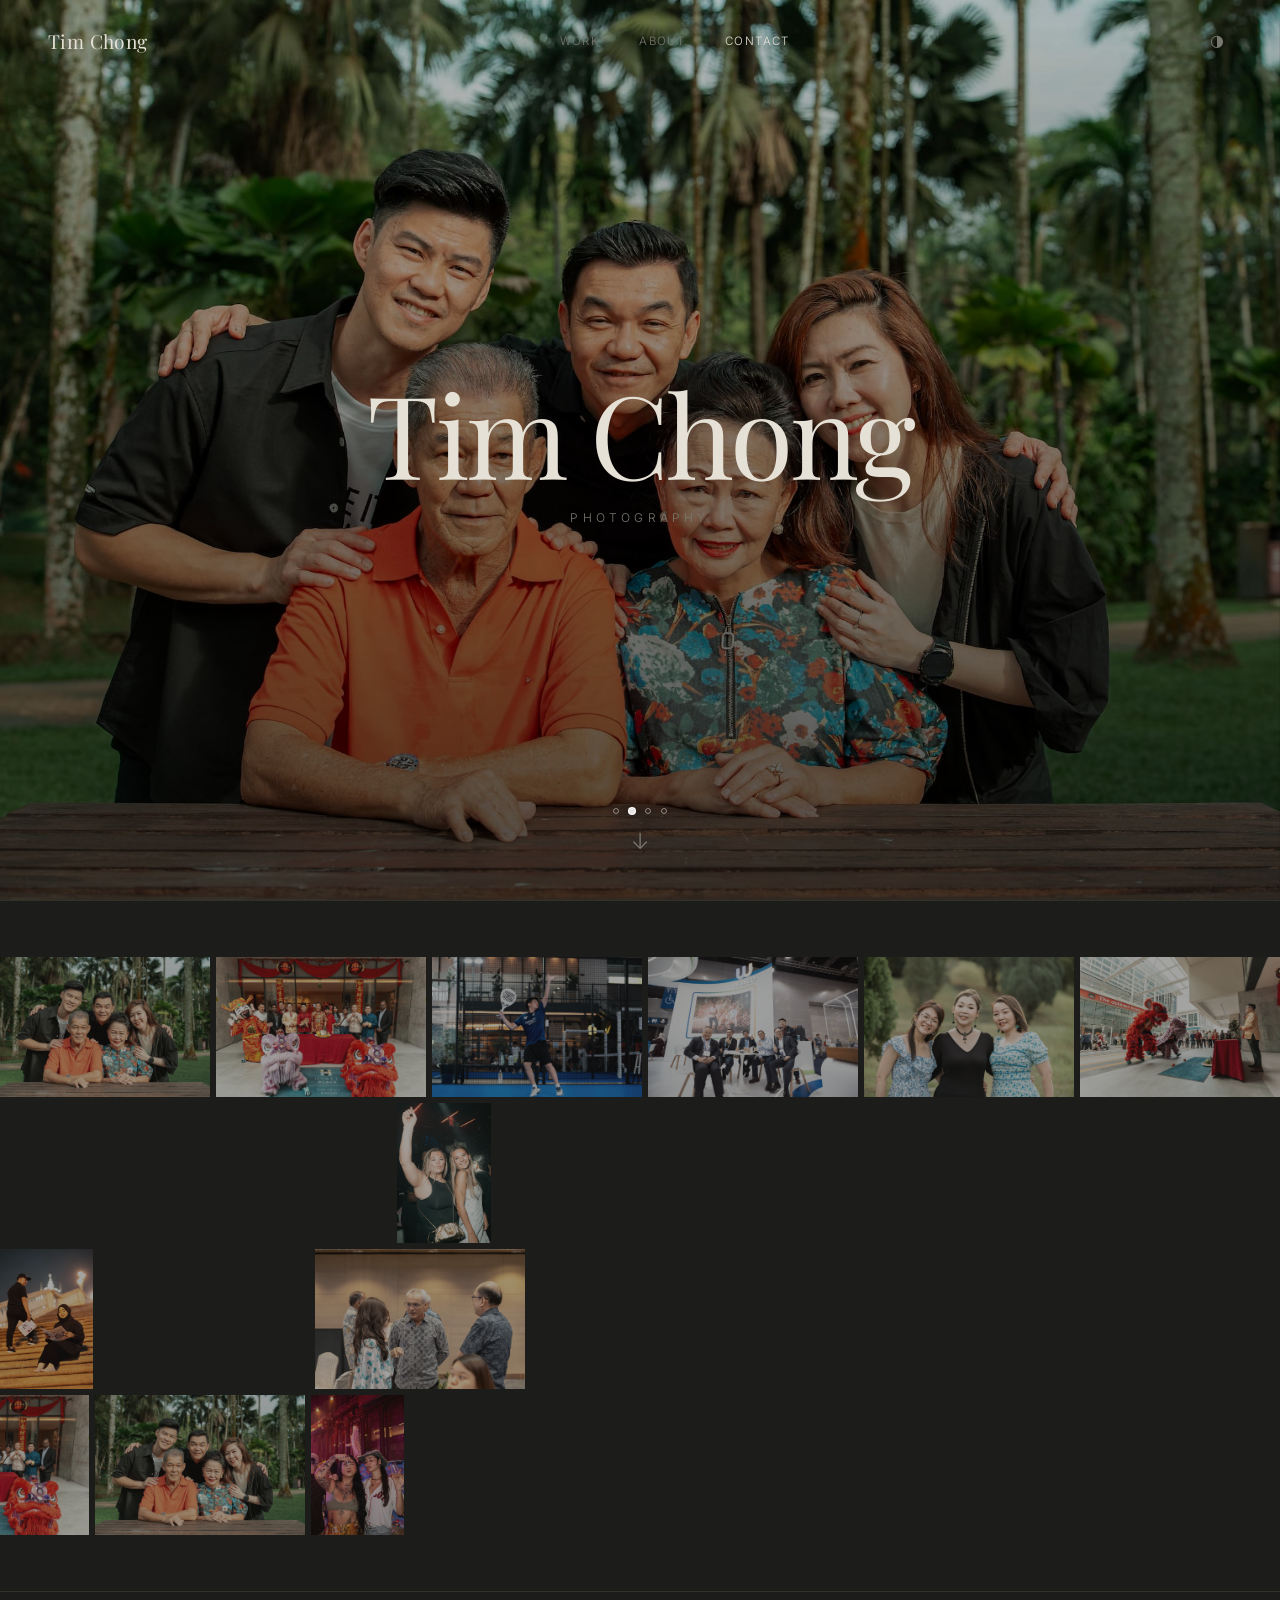
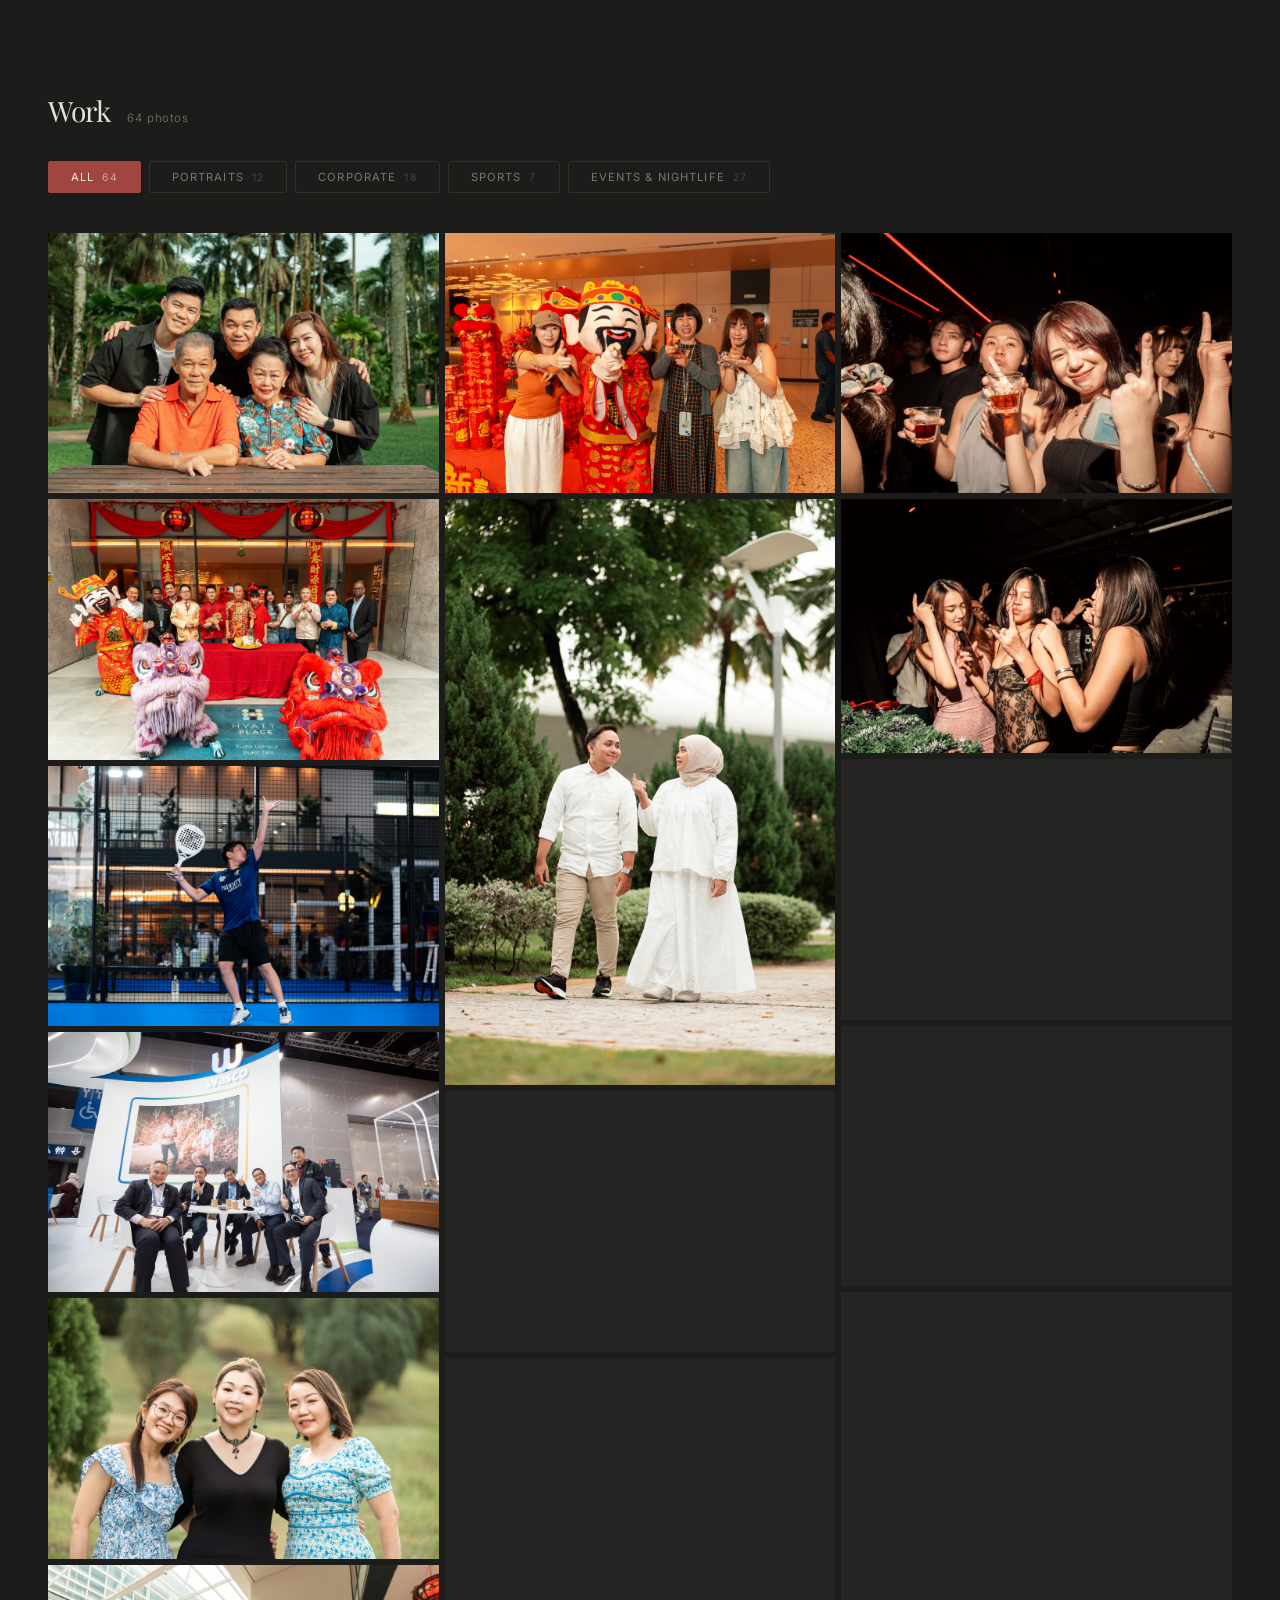
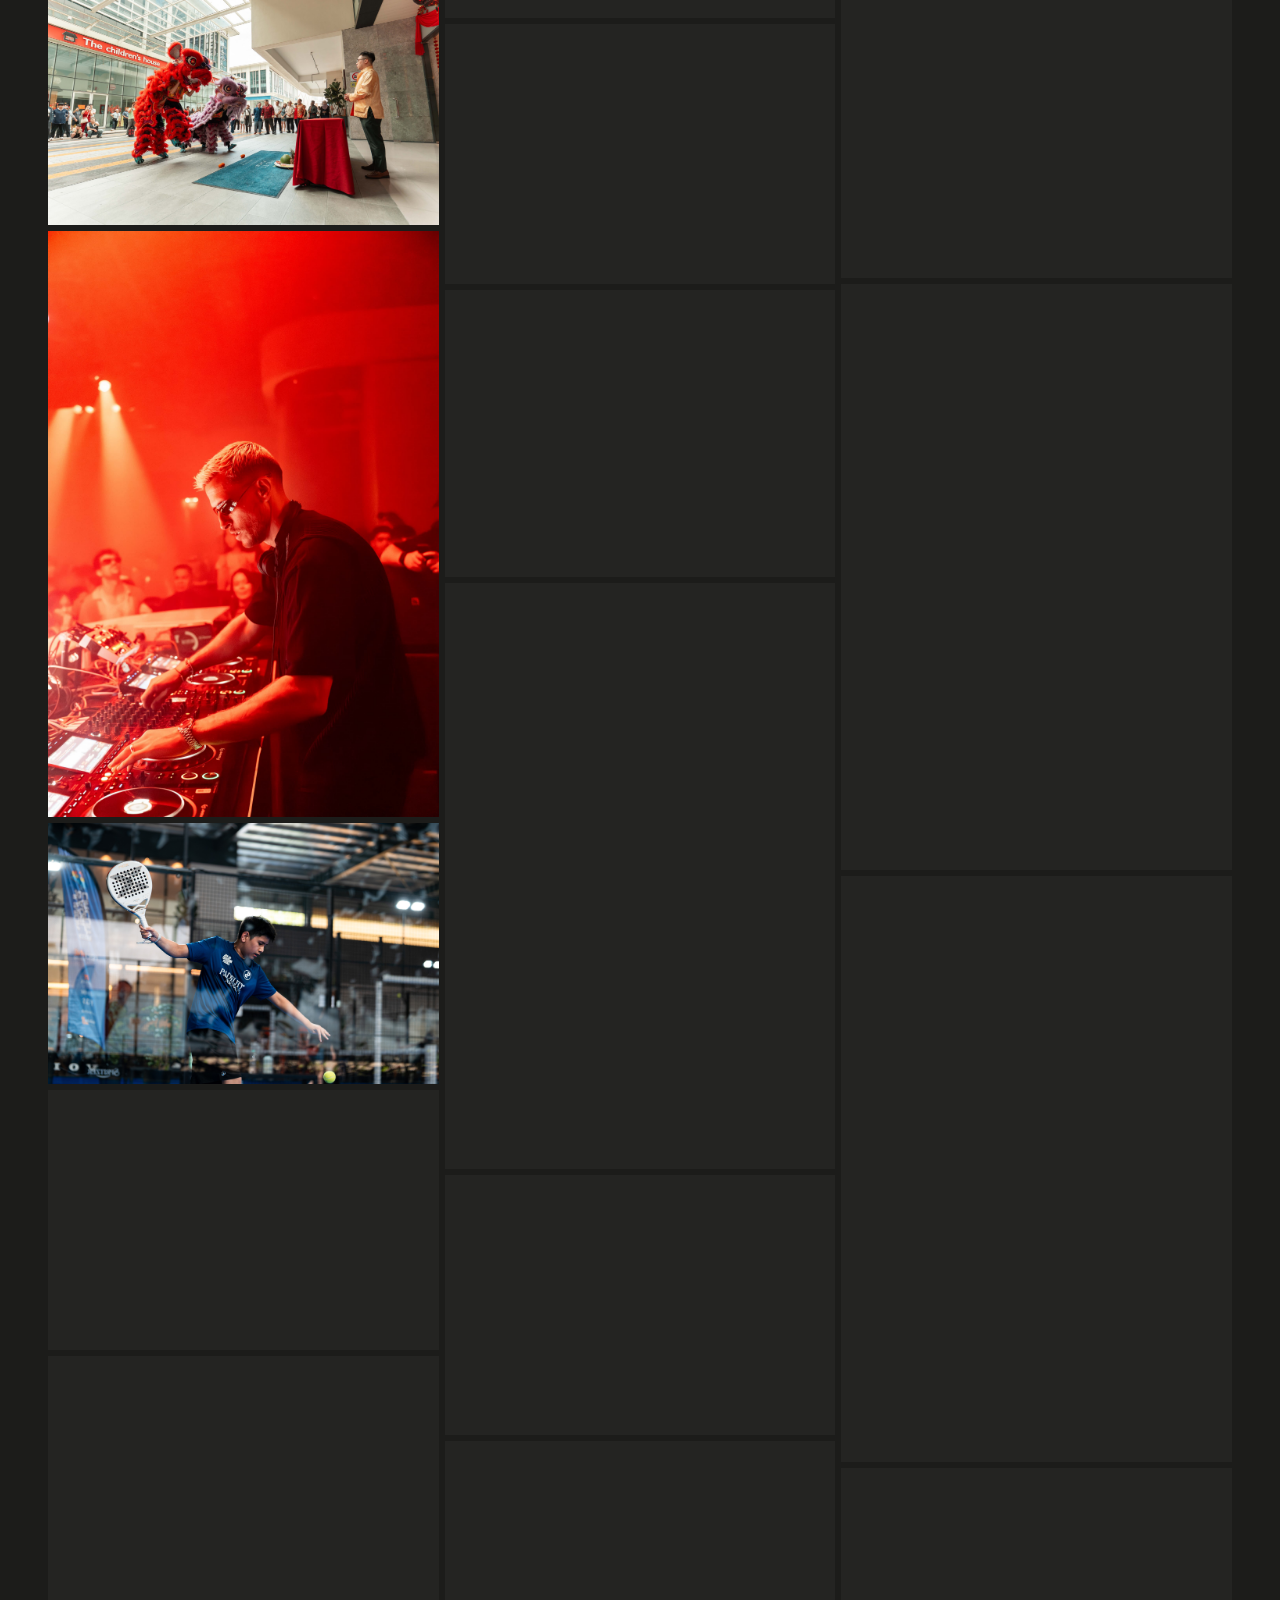
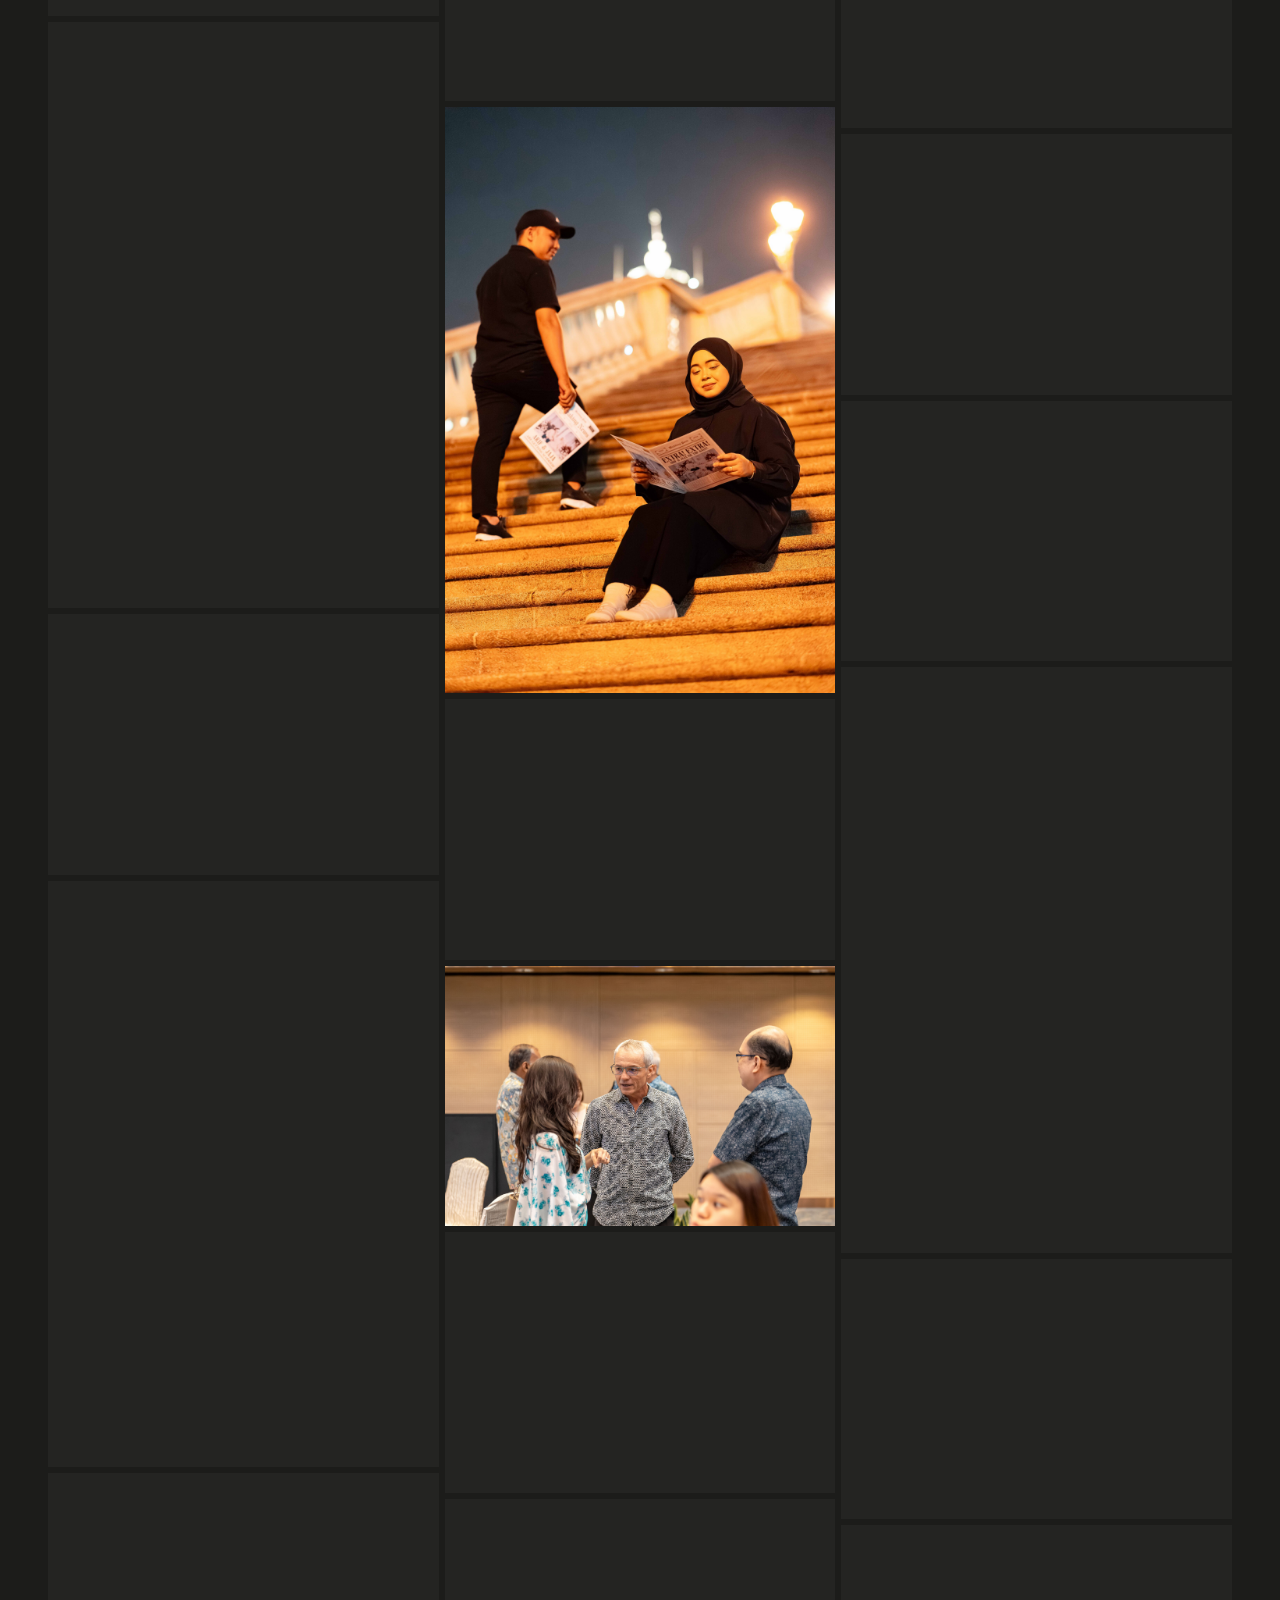
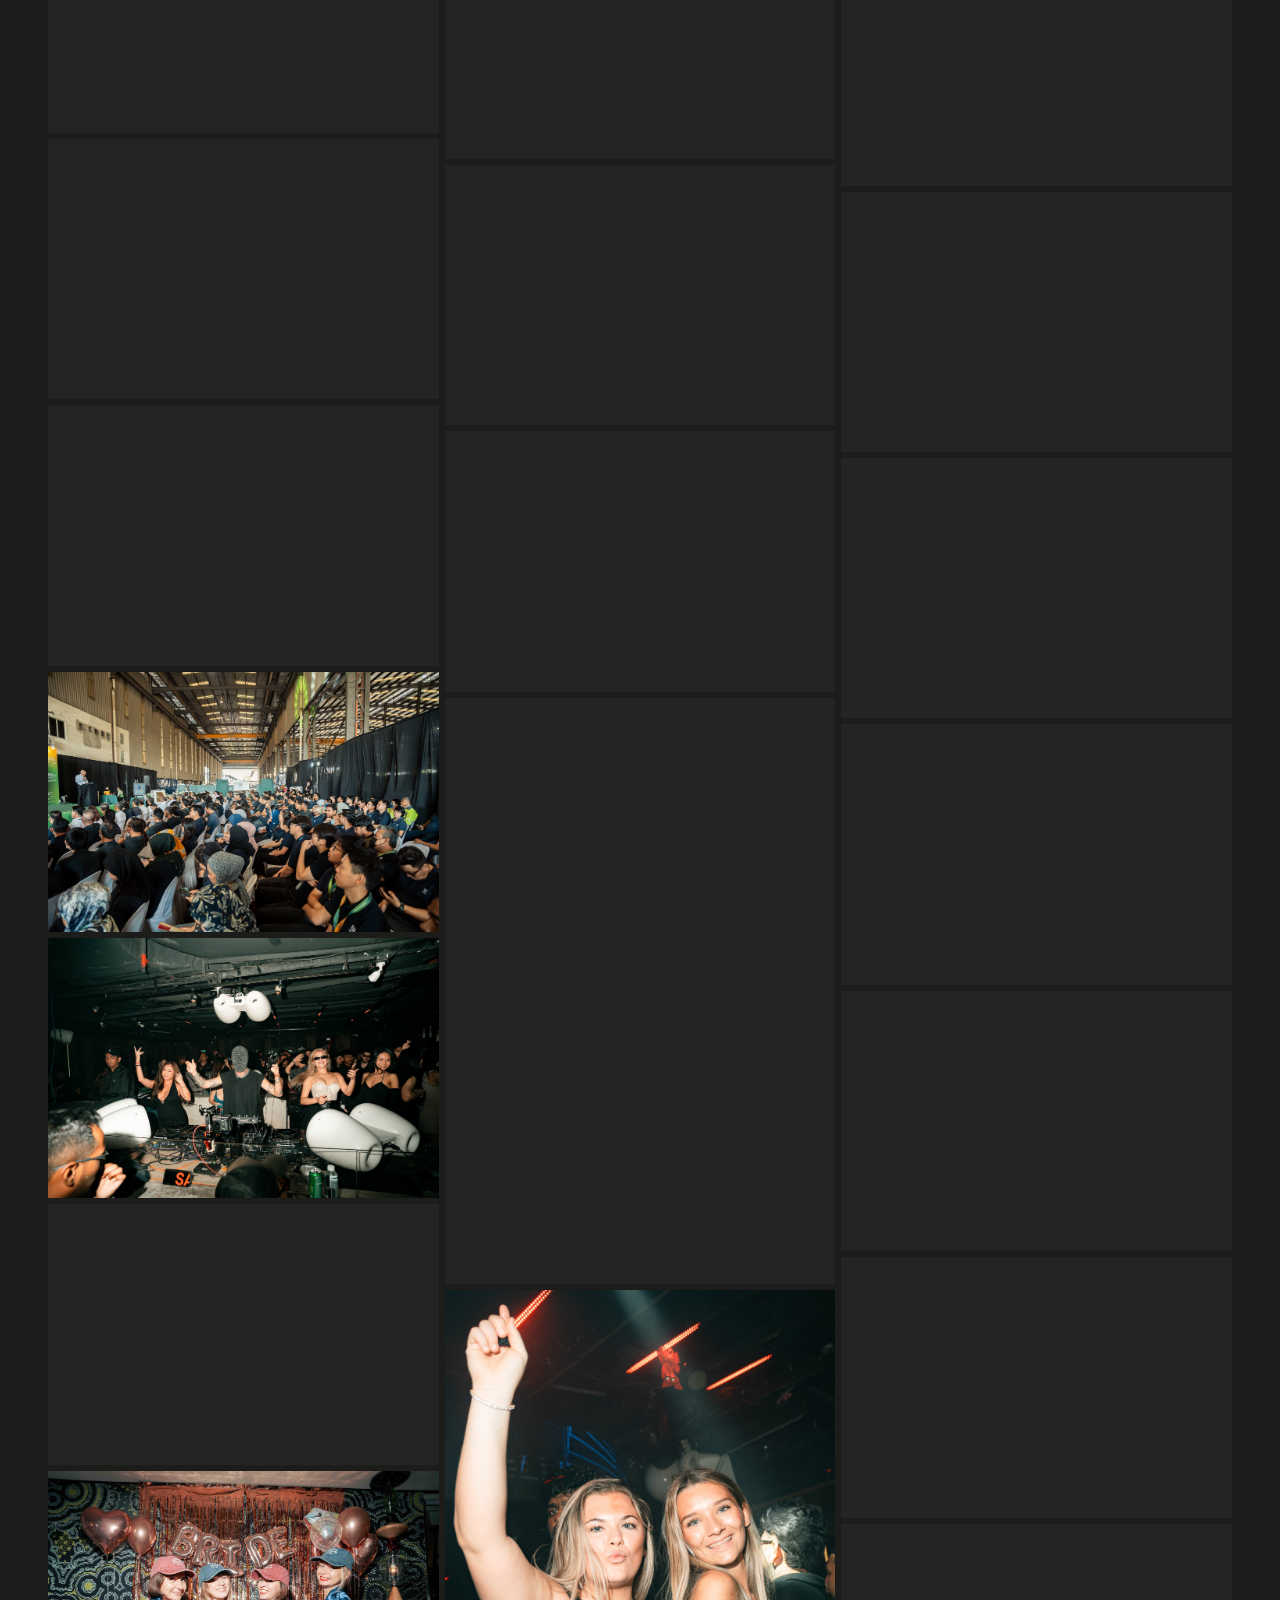
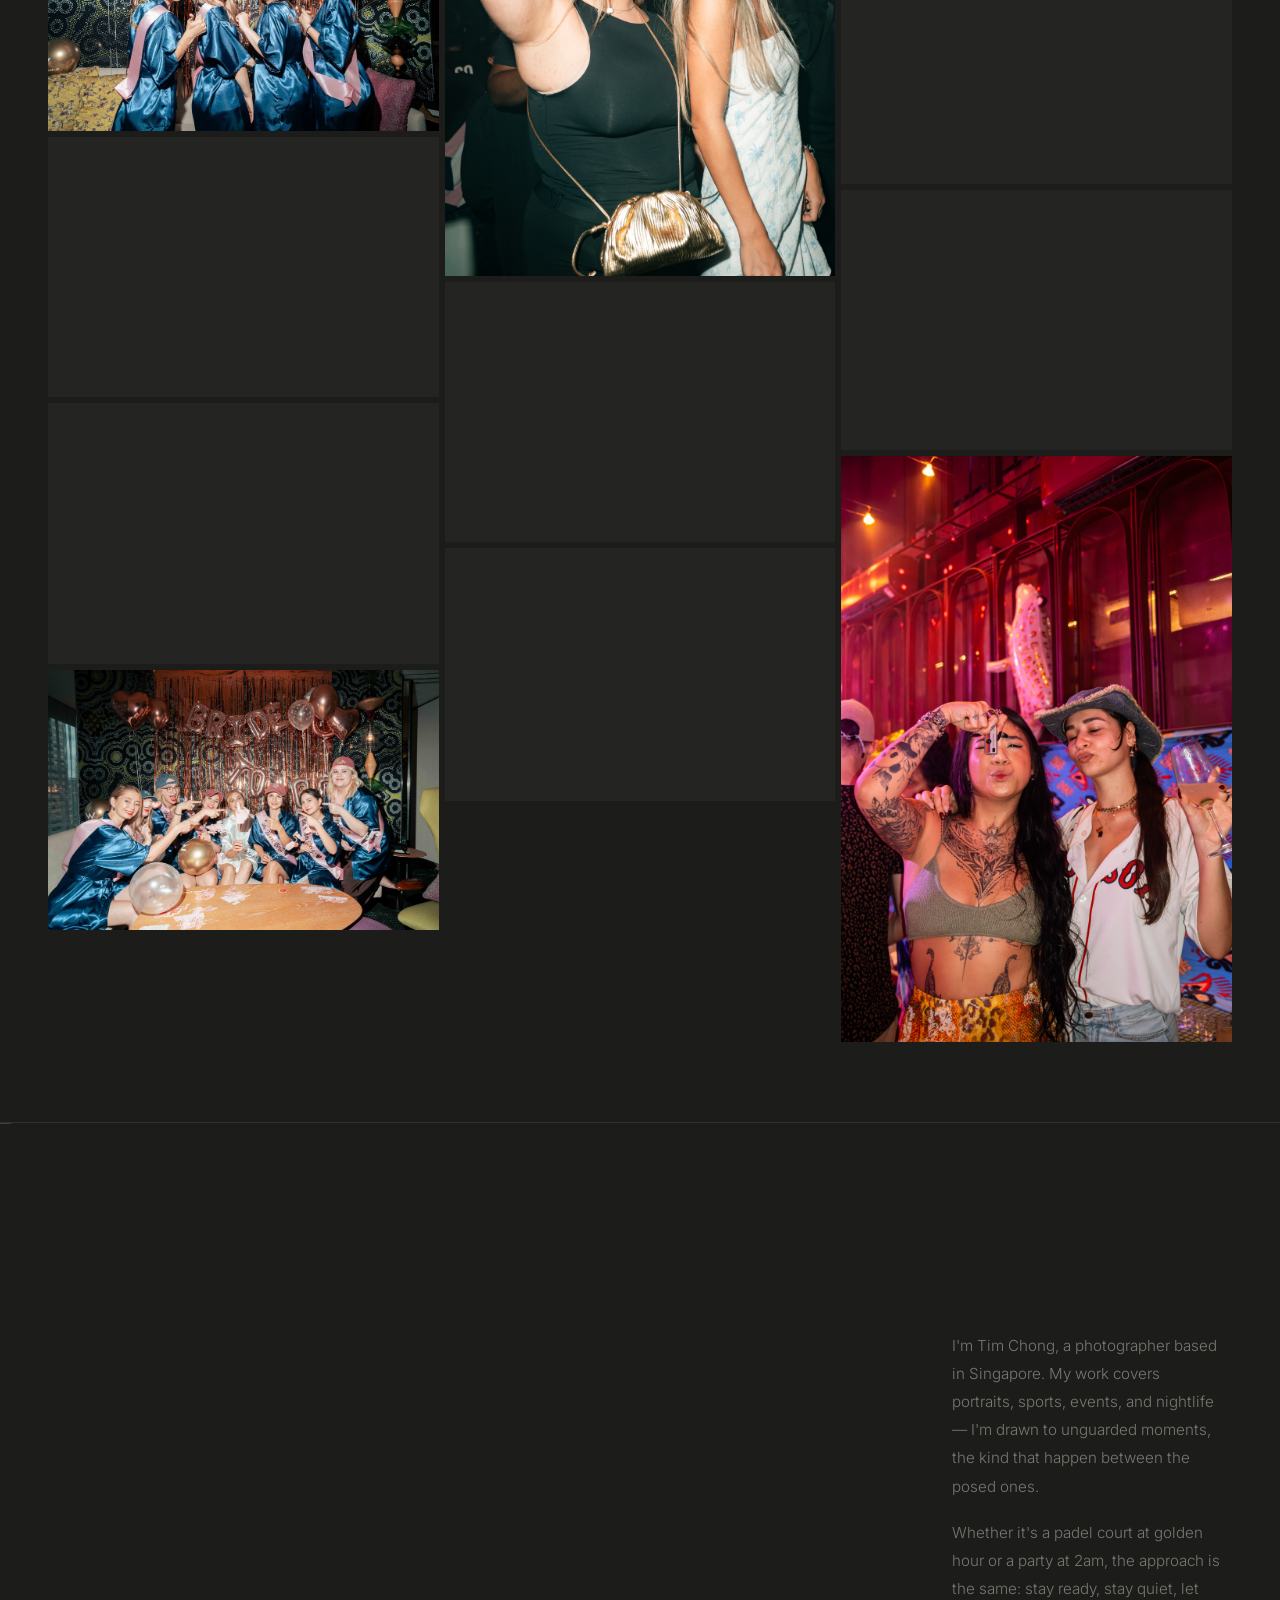
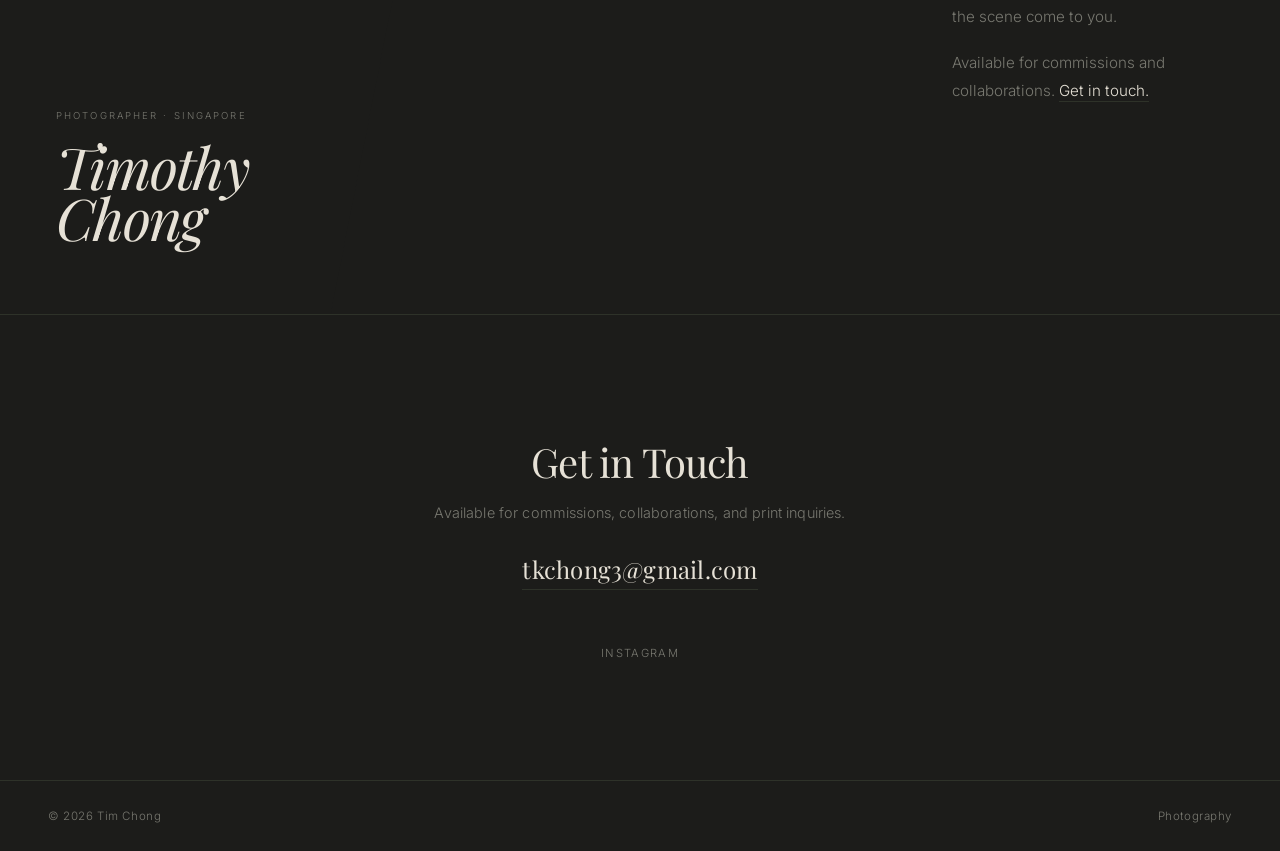
==== index.html @ 64c4831c "Scroll-driven collage + Edith Marshall about on mobile - Collage rows now move with scroll (parallax" ====
<!DOCTYPE html>
<html lang="en">
<head>
    <meta charset="UTF-8">
    <meta name="viewport" content="width=device-width, initial-scale=1.0">
    <title>Tim Chong — Photography</title>
    <script>if (history.scrollRestoration) history.scrollRestoration = 'manual';</script>

    <!-- Favicon -->
    <link rel="icon" type="image/svg+xml" href="data:image/svg+xml,%3Csvg xmlns='http://www.w3.org/2000/svg' viewBox='0 0 32 32'%3E%3Crect width='32' height='32' fill='%230d0d0d'/%3E%3Ctext x='16' y='21' font-size='13' font-weight='600' fill='%23fff' text-anchor='middle' font-family='Georgia%2C serif'%3ETC%3C/text%3E%3C/svg%3E">

    <!-- SEO -->
    <meta name="description" content="Photography by Tim Chong — portraits, corporate, sports, and events &amp; nightlife.">
    <meta name="author" content="Tim Chong">
    <link rel="canonical" href="https://tomotu.github.io/Tims-Website/">
    <link rel="preload" as="image" href="images/hero/SBD-Cup2025-7.jpg" fetchpriority="high">

    <!-- Open Graph -->
    <meta property="og:type" content="website">
    <meta property="og:url" content="https://tomotu.github.io/Tims-Website/">
    <meta property="og:title" content="Tim Chong — Photography">
    <meta property="og:description" content="Photography by Tim Chong — portraits, corporate, sports, and events &amp; nightlife.">
    <meta property="og:image" content="https://tomotu.github.io/Tims-Website/images/og-preview.jpg">

    <!-- Twitter Card -->
    <meta name="twitter:card" content="summary_large_image">
    <meta name="twitter:title" content="Tim Chong — Photography">
    <meta name="twitter:description" content="Photography by Tim Chong — portraits, corporate, sports, and events &amp; nightlife.">
    <meta name="twitter:image" content="https://tomotu.github.io/Tims-Website/images/og-preview.jpg">

    <meta name="theme-color" content="#1c1c1a">

    <script type="application/ld+json">
    {
      "@context": "https://schema.org",
      "@type": "Person",
      "name": "Tim Chong",
      "jobTitle": "Photographer",
      "url": "https://tomotu.github.io/Tims-Website/"
    }
    </script>

    <link rel="preconnect" href="https://fonts.googleapis.com">
    <link rel="preconnect" href="https://fonts.gstatic.com" crossorigin>
    <link href="https://fonts.googleapis.com/css2?family=Inter:wght@300;400;500&family=Playfair+Display:ital,wght@0,400;0,500;1,400&display=swap" rel="stylesheet">
    <link rel="stylesheet" href="styles.css?v=20260605">
</head>
<body>

    <div id="scroll-progress"></div>

    <div id="preloader">
        <div class="pl-panel pl-top"></div>
        <div class="pl-panel pl-bottom"></div>
        <div class="pl-content">
            <span class="preloader-name">Tim Chong</span>
            <div class="pl-bar"><span class="pl-bar-fill"></span></div>
        </div>
        <span class="pl-count"><span id="pl-count-num">0</span>%</span>
    </div>

    <nav id="navbar">
        <a href="#hero" class="nav-logo">Tim Chong</a>
        <div class="nav-links">
            <a href="#gallery">Work</a>
            <a href="#about">About</a>
            <a href="#contact">Contact</a>
        </div>
        <button id="theme-toggle" class="theme-toggle" aria-label="Toggle theme">◑</button>
        <button class="hamburger" id="hamburger" aria-label="Open menu" aria-expanded="false">
            <span></span>
            <span></span>
            <span></span>
        </button>
    </nav>

    <div class="mobile-menu" id="mobile-menu" aria-hidden="true">
        <a href="#gallery" class="mobile-link">Work</a>
        <a href="#about" class="mobile-link">About</a>
        <a href="#contact" class="mobile-link">Contact</a>
    </div>

    <section id="hero">
        <div class="hero-slides" id="hero-slides">
            <div class="hero-slide active" style="background-image:url('images/hero/SBD-Cup2025-7.jpg')"></div>
            <div class="hero-slide"        style="background-image:url('images/hero/Alicia-20thMay2026-67.jpg')"></div>
            <div class="hero-slide"        style="background-image:url('images/hero/DarylPadelTournament-23rdMay2026-53.jpg')"></div>
            <div class="hero-slide"        style="background-image:url('images/hero/Kyo-28thDec2025-35.jpg')"></div>
        </div>
        <div class="hero-overlay"></div>
        <div class="hero-content">
            <h1>Tim Chong</h1>
            <p class="hero-tagline">Photography</p>
        </div>
        <div class="hero-dots" id="hero-dots"></div>
        <a href="#gallery" class="scroll-indicator" aria-label="Scroll to gallery">↓</a>
    </section>

    <section id="collage" aria-hidden="true"></section>

    <section id="gallery">
        <div class="section-header">
            <h2>Work</h2>
            <span id="photo-count" class="photo-count"></span>
        </div>
        <div class="filters" id="filters">
            <button class="filter-btn active" data-category="all">All</button>
            <button class="filter-btn" data-category="portraits">Portraits</button>
            <button class="filter-btn" data-category="corporate">Corporate</button>
            <button class="filter-btn" data-category="sports">Sports</button>
            <button class="filter-btn" data-category="events">Events &amp; Nightlife</button>
        </div>
        <div id="mobile-gallery"></div>
        <div class="masonry-grid" id="masonry-grid">

            <div class="photo-item" data-category="portraits">
                <img loading="lazy" decoding="async" src="images/portraits/Alicia-20thMay2026-67.jpg" alt="Portrait">
            </div>
            <div class="photo-item" data-category="corporate">
                <img loading="lazy" decoding="async" src="images/corporate/Hyatt-21stFeb2026-31.jpg" alt="Corporate">
            </div>
            <div class="photo-item" data-category="sports">
                <img loading="lazy" decoding="async" src="images/sports/DarylPadelTournament-23rdMay2026-53.jpg" alt="Sports">
            </div>
            <div class="photo-item" data-category="corporate">
                <img loading="lazy" decoding="async" src="images/corporate/Wasco-OTCMarch2026-220.jpg" alt="Corporate">
            </div>
            <div class="photo-item" data-category="portraits">
                <img loading="lazy" decoding="async" src="images/portraits/AmandaChen-Birthday-8thNov2025-21.jpg" alt="Portrait">
            </div>
            <div class="photo-item" data-category="corporate">
                <img loading="lazy" decoding="async" src="images/corporate/Hyatt-21stFeb2026-42.jpg" alt="Corporate">
            </div>
            <div class="photo-item" data-category="events">
                <img loading="lazy" decoding="async" src="images/events/Lane23-EliBrown-26thApril2025-22.jpg" alt="Events &amp; Nightlife">
            </div>
            <div class="photo-item" data-category="sports">
                <img loading="lazy" decoding="async" src="images/sports/DarylPadelTournament-23rdMay2026-50.jpg" alt="Sports">
            </div>

            <div class="photo-item" data-category="portraits">
                <img loading="lazy" decoding="async" src="images/portraits/Anastasya-Bachelorettes-5thNov2025-36.jpg" alt="Portrait">
            </div>
            <div class="photo-item" data-category="corporate">
                <img loading="lazy" decoding="async" src="images/corporate/WascoGreenergy-Agm-15thMay2026-9.jpg" alt="Corporate">
            </div>
            <div class="photo-item" data-category="portraits">
                <img loading="lazy" decoding="async" src="images/portraits/AmandaChen-Birthday-8thNov2025-38.jpg" alt="Portrait">
            </div>
            <div class="photo-item" data-category="corporate">
                <img loading="lazy" decoding="async" src="images/corporate/Hyatt-21stFeb2026-59.jpg" alt="Corporate">
            </div>
            <div class="photo-item" data-category="sports">
                <img loading="lazy" decoding="async" src="images/sports/SBD-18May2023-70.jpg" alt="Sports">
            </div>
            <div class="photo-item" data-category="portraits">
                <img loading="lazy" decoding="async" src="images/portraits/Anastasya-Bachelorettes-5thNov2025-40.jpg" alt="Portrait">
            </div>

            <div class="photo-item" data-category="corporate">
                <img loading="lazy" decoding="async" src="images/corporate/Wasco-OTCMarch2026-256.jpg" alt="Corporate">
            </div>
            <div class="photo-item" data-category="portraits">
                <img loading="lazy" decoding="async" src="images/portraits/AmandaChen-Birthday-8thNov2025-48.jpg" alt="Portrait">
            </div>
            <div class="photo-item" data-category="corporate">
                <img loading="lazy" decoding="async" src="images/corporate/WascoGreenergy-Townhall-31stOct2025-57.jpg" alt="Corporate">
            </div>
            <div class="photo-item" data-category="events">
                <img loading="lazy" decoding="async" src="images/events/Kyo-28thDec2025-35.jpg" alt="Events &amp; Nightlife">
            </div>
            <div class="photo-item" data-category="corporate">
                <img loading="lazy" decoding="async" src="images/corporate/Hyatt-21stFeb2026-67.jpg" alt="Corporate">
            </div>
            <div class="photo-item" data-category="portraits">
                <img loading="lazy" decoding="async" src="images/portraits/Anastasya-Bachelorettes-5thNov2025-70.jpg" alt="Portrait">
            </div>

            <div class="photo-item" data-category="corporate">
                <img loading="lazy" decoding="async" src="images/corporate/WascoRaya-24thApril2026-40.jpg" alt="Corporate">
            </div>
            <div class="photo-item" data-category="sports">
                <img loading="lazy" decoding="async" src="images/sports/Wasco-BlueRibbonRun-17thMay2026-8.jpg" alt="Sports">
            </div>
            <div class="photo-item" data-category="portraits">
                <img loading="lazy" decoding="async" src="images/portraits/Anastasya-Bachelorettes-5thNov2025-99.jpg" alt="Portrait">
            </div>
            <div class="photo-item" data-category="corporate">
                <img loading="lazy" decoding="async" src="images/corporate/Hyatt-21stFeb2026-70.jpg" alt="Corporate">
            </div>
            <div class="photo-item" data-category="portraits">
                <img loading="lazy" decoding="async" src="images/portraits/Arif%26Jaja-Prewed-25thSept2025-3.jpg" alt="Portrait">
            </div>
            <div class="photo-item" data-category="corporate">
                <img loading="lazy" decoding="async" src="images/corporate/WascoGreenergy-Townhall-31stOct2025-73.jpg" alt="Corporate">
            </div>

            <div class="photo-item" data-category="sports">
                <img loading="lazy" decoding="async" src="images/sports/Wasco-BlueRibbonRun-17thMay2026-12.jpg" alt="Sports">
            </div>
            <div class="photo-item" data-category="portraits">
                <img loading="lazy" decoding="async" src="images/portraits/Arif%26Jaja-Prewed-25thSept2025-20.jpg" alt="Portrait">
            </div>
            <div class="photo-item" data-category="corporate">
                <img loading="lazy" decoding="async" src="images/corporate/Wasco-OTCMarch2026-299.jpg" alt="Corporate">
            </div>
            <div class="photo-item" data-category="portraits">
                <img loading="lazy" decoding="async" src="images/portraits/Arif%26Jaja-Prewed-25thSept2025-35.jpg" alt="Portrait">
            </div>
            <div class="photo-item" data-category="corporate">
                <img loading="lazy" decoding="async" src="images/corporate/Hyatt-21stFeb2026-85.jpg" alt="Corporate">
            </div>
            <div class="photo-item" data-category="sports">
                <img loading="lazy" decoding="async" src="images/sports/Wasco-BlueRibbonRun-17thMay2026-15.jpg" alt="Sports">
            </div>

            <div class="photo-item" data-category="portraits">
                <img loading="lazy" decoding="async" src="images/portraits/Arif%26Jaja-Prewed-25thSept2025-102.jpg" alt="Portrait">
            </div>
            <div class="photo-item" data-category="corporate">
                <img loading="lazy" decoding="async" src="images/corporate/WascoGreenergy-Townhall-31stOct2025-94.jpg" alt="Corporate">
            </div>
            <div class="photo-item" data-category="corporate">
                <img loading="lazy" decoding="async" src="images/corporate/WascoRaya-24thApril2026-45.jpg" alt="Corporate">
            </div>
            <div class="photo-item" data-category="sports">
                <img loading="lazy" decoding="async" src="images/sports/Wasco-BlueRibbonRun-17thMay2026-30.jpg" alt="Sports">
            </div>
            <div class="photo-item" data-category="corporate">
                <img loading="lazy" decoding="async" src="images/corporate/WascoRaya-24thApril2026-73.jpg" alt="Corporate">
            </div>
            <div class="photo-item" data-category="corporate">
                <img loading="lazy" decoding="async" src="images/corporate/WascoRaya-24thApril2026-120.jpg" alt="Corporate">
            </div>
            <div class="photo-item" data-category="corporate">
                <img loading="lazy" decoding="async" src="images/corporate/WascoRaya-24thApril2026-140.jpg" alt="Corporate">
            </div>

            <div class="photo-item" data-category="events">
                <img loading="lazy" decoding="async" src="images/events/TeeraMSkybar-30April2024-16.jpg" alt="Events &amp; Nightlife">
            </div>
            <div class="photo-item" data-category="events">
                <img loading="lazy" decoding="async" src="images/events/Kyo-28thDec2025-124.jpg" alt="Events &amp; Nightlife">
            </div>
            <div class="photo-item" data-category="events">
                <img loading="lazy" decoding="async" src="images/events/Kyo-24thDec2025-Export-32.jpg" alt="Events &amp; Nightlife">
            </div>
            <div class="photo-item" data-category="events">
                <img loading="lazy" decoding="async" src="images/events/Kyo-24thDec2025-Export-50.jpg" alt="Events &amp; Nightlife">
            </div>
            <div class="photo-item" data-category="events">
                <img loading="lazy" decoding="async" src="images/events/Kyo-24thDec2025-Export-51.jpg" alt="Events &amp; Nightlife">
            </div>
            <div class="photo-item" data-category="events">
                <img loading="lazy" decoding="async" src="images/events/Kyo-24thDec2025-Export-56.jpg" alt="Events &amp; Nightlife">
            </div>
            <div class="photo-item" data-category="events">
                <img loading="lazy" decoding="async" src="images/events/Kyo-24thDec2025-Export-79.jpg" alt="Events &amp; Nightlife">
            </div>
            <div class="photo-item" data-category="events">
                <img loading="lazy" decoding="async" src="images/events/Kyo-25thDec2025-Export-40.jpg" alt="Events &amp; Nightlife">
            </div>
            <div class="photo-item" data-category="events">
                <img loading="lazy" decoding="async" src="images/events/Kyo-31stDec2025-36.jpg" alt="Events &amp; Nightlife">
            </div>
            <div class="photo-item" data-category="events">
                <img loading="lazy" decoding="async" src="images/events/Kyo-31stDec2025-39.jpg" alt="Events &amp; Nightlife">
            </div>
            <div class="photo-item" data-category="events">
                <img loading="lazy" decoding="async" src="images/events/Kyo-31stDec2025-41.jpg" alt="Events &amp; Nightlife">
            </div>
            <div class="photo-item" data-category="events">
                <img loading="lazy" decoding="async" src="images/events/Kyo-18thDec2025-17.jpg" alt="Events &amp; Nightlife">
            </div>
            <div class="photo-item" data-category="events">
                <img loading="lazy" decoding="async" src="images/events/Kyo-18thDec2025-21.jpg" alt="Events &amp; Nightlife">
            </div>
            <div class="photo-item" data-category="events">
                <img loading="lazy" decoding="async" src="images/events/Kyo-18thDec2025-25.jpg" alt="Events &amp; Nightlife">
            </div>
            <div class="photo-item" data-category="events">
                <img loading="lazy" decoding="async" src="images/events/Kyo-1stFeb2026-43.jpg" alt="Events &amp; Nightlife">
            </div>
            <div class="photo-item" data-category="events">
                <img loading="lazy" decoding="async" src="images/events/Kyo-1stFeb2026-81.jpg" alt="Events &amp; Nightlife">
            </div>
            <div class="photo-item" data-category="events">
                <img loading="lazy" decoding="async" src="images/events/Kyo-13thFeb2026-7.jpg" alt="Events &amp; Nightlife">
            </div>
            <div class="photo-item" data-category="events">
                <img loading="lazy" decoding="async" src="images/events/Kyo-13thFeb2026-36.jpg" alt="Events &amp; Nightlife">
            </div>
            <div class="photo-item" data-category="events">
                <img loading="lazy" decoding="async" src="images/events/Kyo21stJan2026-Export-74.jpg" alt="Events &amp; Nightlife">
            </div>
            <div class="photo-item" data-category="events">
                <img loading="lazy" decoding="async" src="images/events/Kyo21stJan2026-Export-107.jpg" alt="Events &amp; Nightlife">
            </div>
            <div class="photo-item" data-category="events">
                <img loading="lazy" decoding="async" src="images/events/Kyo21stJan2026-Export-109.jpg" alt="Events &amp; Nightlife">
            </div>
            <div class="photo-item" data-category="events">
                <img loading="lazy" decoding="async" src="images/events/Kyo21stJan2026-Export-113.jpg" alt="Events &amp; Nightlife">
            </div>
            <div class="photo-item" data-category="events">
                <img loading="lazy" decoding="async" src="images/events/Kyo21stJan2026-Export-118.jpg" alt="Events &amp; Nightlife">
            </div>
            <div class="photo-item" data-category="events">
                <img loading="lazy" decoding="async" src="images/events/Kyo21stJan2026-Export-157.jpg" alt="Events &amp; Nightlife">
            </div>
            <div class="photo-item" data-category="events">
                <img loading="lazy" decoding="async" src="images/events/EvenIf-Residance-1stFeb2026-42.jpg" alt="Events &amp; Nightlife">
            </div>

        </div>
    </section>

    <section id="about">
        <div class="about-name">
            <p class="about-role-label">Photographer · Singapore</p>
            <h2>Timothy<br>Chong</h2>
        </div>
        <div class="about-image">
            <img loading="lazy" decoding="async" src="https://picsum.photos/id/1080/700/900" alt="Tim Chong">
        </div>
        <div class="about-text">
            <p>
                I'm Tim Chong, a photographer based in Singapore. My work covers portraits,
                sports, events, and nightlife — I'm drawn to unguarded moments, the kind that
                happen between the posed ones.
            </p>
            <p>
                Whether it's a padel court at golden hour or a party at 2am, the approach
                is the same: stay ready, stay quiet, let the scene come to you.
            </p>
            <p>
                Available for commissions and collaborations.
                <a href="mailto:tkchong3@gmail.com" class="about-email">Get in touch.</a>
            </p>
        </div>
    </section>

    <section id="contact">
        <h2>Get in Touch</h2>
        <p>Available for commissions, collaborations, and print inquiries.</p>
        <a href="mailto:tkchong3@gmail.com" class="contact-email">tkchong3@gmail.com</a>

        <div class="social-links">
            <a href="https://www.instagram.com/a_wild_timothy" target="_blank" rel="noopener me">Instagram</a>
        </div>
    </section>

    <footer>
        <span>© <span id="copyright-year"></span> Tim Chong</span>
        <span>Photography</span>
    </footer>

    <!-- Lightbox -->
    <div id="lightbox" class="lightbox" role="dialog" aria-modal="true" aria-label="Photo viewer">
        <button class="lightbox-close" aria-label="Close">×</button>
        <button class="lightbox-prev" aria-label="Previous photo">‹</button>
        <button class="lightbox-next" aria-label="Next photo">›</button>
        <div class="lightbox-img-container">
            <img id="lightbox-img" src="" alt="" title="Click to zoom">
        </div>
        <div class="lightbox-caption" id="lightbox-caption"></div>
        <div class="lightbox-counter" id="lightbox-counter"></div>
        <a id="lightbox-download" class="lightbox-download" href="#" download target="_blank" rel="noopener" aria-label="Download photo">↓</a>
    </div>

    <button id="back-to-top" aria-label="Back to top">↑</button>

    <script src="script.js?v=20260605"></script>

</body>
</html>
---- styles.css ----
:root {
    --bg: #1c1c1a;
    --bg-2: #242422;
    --border: #2e3229;
    --text: #e6e1d6;
    --text-muted: #787870;
    --gap: 6px;
    --shimmer: #252521;
    --nav-scrolled-bg: rgba(28, 28, 26, 0.93);
    --accent: #a0453f;
    --accent-2: #5a6a49;
}

body.light-mode {
    --bg: #e6e1d6;
    --bg-2: #d9d3c4;
    --border: #c6bfaf;
    --text: #1c1c1a;
    --text-muted: #5a6a49;
    --shimmer: #cfc8b8;
    --nav-scrolled-bg: rgba(230, 225, 214, 0.94);
}

*, *::before, *::after {
    margin: 0;
    padding: 0;
    box-sizing: border-box;
}

html {
    scroll-behavior: smooth;
}

/* ── Scroll progress ── */
#scroll-progress {
    position: fixed;
    top: 0;
    left: 0;
    height: 2px;
    width: 0%;
    background: var(--accent);
    z-index: 9998;
    transition: width 0.1s linear;
    opacity: 0.9;
}

body {
    background: var(--bg);
    color: var(--text);
    font-family: 'Inter', system-ui, -apple-system, sans-serif;
    font-weight: 300;
    -webkit-font-smoothing: antialiased;
}

/* ── Preloader: cinematic curtain reveal ── */
#preloader {
    position: fixed;
    inset: 0;
    z-index: 9999;
    overflow: hidden;
    pointer-events: none;
}

/* Two halves that slide apart to unveil the hero behind. */
.pl-panel {
    position: absolute;
    left: 0;
    width: 100%;
    height: 50.5%;
    background: var(--bg);
    transition: transform 1s cubic-bezier(0.76, 0, 0.24, 1);
}
.pl-top    { top: 0; }
.pl-bottom { bottom: 0; }
#preloader.reveal .pl-top    { transform: translateY(-101%); }
#preloader.reveal .pl-bottom { transform: translateY(101%); }

.pl-content {
    position: absolute;
    inset: 0;
    z-index: 1;
    display: flex;
    flex-direction: column;
    align-items: center;
    justify-content: center;
    gap: 24px;
    transition: opacity 0.5s ease, transform 0.7s cubic-bezier(0.76, 0, 0.24, 1);
}
#preloader.reveal .pl-content { opacity: 0; transform: translateY(-24px); }

.preloader-name {
    font-family: 'Playfair Display', Georgia, serif;
    font-size: clamp(2rem, 6vw, 4rem);
    font-weight: 400;
    letter-spacing: -0.02em;
    color: var(--text);
    opacity: 0;
    animation: preloaderReveal 0.7s cubic-bezier(0.16, 1, 0.3, 1) 0.15s forwards;
}

.pl-bar {
    position: relative;
    width: clamp(140px, 30vw, 240px);
    height: 1px;
    background: var(--border);
    overflow: hidden;
}
.pl-bar-fill {
    position: absolute;
    inset: 0;
    background: var(--accent);
    transform: scaleX(0);
    transform-origin: left center;
    transition: transform 0.2s linear;
}

.pl-count {
    position: absolute;
    right: 36px;
    bottom: 30px;
    z-index: 1;
    font-family: 'Inter', sans-serif;
    font-size: 0.72rem;
    font-weight: 400;
    letter-spacing: 0.28em;
    color: var(--text-muted);
    font-variant-numeric: tabular-nums;
    transition: opacity 0.4s ease;
}
#preloader.reveal .pl-count { opacity: 0; }

@keyframes preloaderReveal {
    from { opacity: 0; transform: translateY(14px); filter: blur(3px); }
    to   { opacity: 1; transform: translateY(0);    filter: blur(0);   }
}

@keyframes shimmer {
    from { background-position: -200% 0; }
    to   { background-position:  200% 0; }
}

/* ── Nav ── */
#navbar {
    position: fixed;
    top: 0;
    left: 0;
    right: 0;
    z-index: 100;
    display: flex;
    justify-content: space-between;
    align-items: center;
    padding: 28px 48px;
    transition: background 0.4s, padding 0.3s, border-color 0.4s;
    border-bottom: 1px solid transparent;
}

#navbar.scrolled {
    background: var(--nav-scrolled-bg);
    backdrop-filter: blur(12px);
    -webkit-backdrop-filter: blur(12px);
    padding: 18px 48px;
    border-bottom-color: var(--border);
}

.nav-logo {
    font-family: 'Playfair Display', Georgia, serif;
    font-size: 1.2rem;
    color: var(--text);
    text-decoration: none;
    letter-spacing: 0.02em;
}

.nav-links {
    display: flex;
    gap: 40px;
}

.nav-links a {
    color: var(--text-muted);
    text-decoration: none;
    font-size: 0.72rem;
    letter-spacing: 0.12em;
    text-transform: uppercase;
    transition: color 0.2s;
}

.nav-links a:hover,
.nav-links a.active {
    color: var(--text);
}

/* ── Hamburger ── */
.hamburger {
    display: none;
    flex-direction: column;
    justify-content: center;
    gap: 5px;
    background: none;
    border: none;
    cursor: pointer;
    padding: 4px;
    z-index: 200;
}

.hamburger span {
    display: block;
    width: 22px;
    height: 1px;
    background: var(--text);
    transition: transform 0.3s ease, opacity 0.3s ease;
    transform-origin: center;
}

.hamburger.open span:nth-child(1) {
    transform: translateY(6px) rotate(45deg);
}

.hamburger.open span:nth-child(2) {
    opacity: 0;
}

.hamburger.open span:nth-child(3) {
    transform: translateY(-6px) rotate(-45deg);
}

/* ── Mobile menu ── */
.mobile-menu {
    display: none;
    position: fixed;
    inset: 0;
    background: var(--bg);
    z-index: 150;
    flex-direction: column;
    align-items: center;
    justify-content: center;
    gap: 40px;
    opacity: 0;
    visibility: hidden;
    pointer-events: none;
    transition: opacity 0.35s ease, visibility 0.35s ease;
}

.mobile-menu.open {
    opacity: 1;
    visibility: visible;
    pointer-events: all;
}

.mobile-link {
    font-family: 'Playfair Display', Georgia, serif;
    font-size: 2.5rem;
    color: var(--text);
    text-decoration: none;
    letter-spacing: -0.01em;
    transition: color 0.2s;
}

.mobile-link:hover {
    color: var(--text-muted);
}

/* ── Hero ── */
#hero {
    height: 100vh;
    display: flex;
    flex-direction: column;
    align-items: center;
    justify-content: center;
    text-align: center;
    position: relative;
    overflow: hidden;
}

.hero-slides {
    position: absolute;
    inset: 0;
}

.hero-slide {
    position: absolute;
    inset: 0;
    background-size: cover;
    background-position: center;
    opacity: 0;
    transform: scale(1.06);
    transition: opacity 1.6s ease, transform 6s ease;
    will-change: opacity, transform;
}

.hero-slide.active {
    opacity: 1;
    transform: scale(1);
}

.hero-overlay {
    position: absolute;
    inset: 0;
    background: linear-gradient(to bottom, rgba(0,0,0,0.25) 0%, rgba(0,0,0,0.5) 55%, rgba(0,0,0,0.68) 100%);
    z-index: 1;
}

.hero-content {
    position: relative;
    z-index: 2;
}

.scroll-indicator {
    position: absolute;
    z-index: 2;
}

#hero h1 {
    font-family: 'Playfair Display', Georgia, serif;
    font-size: clamp(3.5rem, 9vw, 8rem);
    font-weight: 400;
    letter-spacing: -0.03em;
    line-height: 1;
    margin-bottom: 20px;
}

.hero-tagline {
    font-size: 0.75rem;
    letter-spacing: 0.35em;
    text-transform: uppercase;
    color: var(--text-muted);
}

.scroll-indicator {
    position: absolute;
    bottom: 48px;
    color: var(--text-muted);
    text-decoration: none;
    font-size: 1.4rem;
    line-height: 1;
    animation: nudge 2.5s ease-in-out infinite;
    transition: color 0.2s;
}

.scroll-indicator:hover {
    color: var(--text);
}

@keyframes nudge {
    0%, 100% { transform: translateY(0); }
    50% { transform: translateY(10px); }
}

/* ── Hero dots ── */
.hero-dots {
    position: absolute;
    bottom: 86px;
    left: 50%;
    transform: translateX(-50%);
    display: flex;
    gap: 10px;
    z-index: 2;
}

.hero-dot {
    width: 6px;
    height: 6px;
    border-radius: 50%;
    background: none;
    border: 1px solid rgba(255, 255, 255, 0.45);
    padding: 0;
    cursor: pointer;
    transition: background 0.35s ease, border-color 0.35s ease, transform 0.35s ease;
}

.hero-dot.active {
    background: rgba(255, 255, 255, 0.88);
    border-color: rgba(255, 255, 255, 0.88);
    transform: scale(1.35);
}

.hero-dot:hover:not(.active) {
    border-color: rgba(255, 255, 255, 0.75);
    background: rgba(255, 255, 255, 0.18);
}

/* ── Hero character reveal ── */
#hero h1 {
    perspective: 600px;
}

#hero h1 .char {
    display: inline-block;
    opacity: 0;
}

/* Fired by JS the moment the intro curtain starts to open. */
body.intro-done #hero h1 .char {
    animation: charReveal 0.8s cubic-bezier(0.16, 1, 0.3, 1) both;
    animation-delay: calc(var(--ci, 0) * 45ms);
}

@keyframes charReveal {
    from { opacity: 0; transform: translateY(0.55em); filter: blur(4px); }
    to   { opacity: 1; transform: translateY(0);      filter: blur(0);   }
}

/* ── Hero parallax ── */
.hero-slides,
.hero-content { will-change: transform; }

/* ── Photo item 3D tilt ── */
.photo-item {
    transform-style: preserve-3d;
}

/* ── Gallery ── */
#gallery {
    padding: 100px 48px 80px;
    max-width: 1440px;
    margin: 0 auto;
}

.section-header {
    margin-bottom: 32px;
}

.section-header h2 {
    font-family: 'Playfair Display', Georgia, serif;
    font-size: 1.75rem;
    font-weight: 400;
    letter-spacing: -0.01em;
}

/* ── Filters ── */
.filters {
    display: flex;
    gap: 8px;
    margin-bottom: 40px;
    flex-wrap: wrap;
}

.filter-btn {
    background: none;
    border: 1px solid var(--border);
    color: var(--text-muted);
    padding: 8px 22px;
    border-radius: 2px;
    cursor: pointer;
    font-family: 'Inter', sans-serif;
    font-size: 0.7rem;
    font-weight: 400;
    letter-spacing: 0.1em;
    text-transform: uppercase;
    transition: background 0.2s, border-color 0.2s, color 0.2s;
}

.filter-btn:hover {
    border-color: var(--accent-2);
    color: var(--text);
}

.filter-count {
    opacity: 0.45;
    font-size: 0.65rem;
    margin-left: 4px;
}

.filter-btn.active .filter-count {
    opacity: 0.6;
}

.filter-btn.active {
    background: var(--accent);
    border-color: var(--accent);
    color: #f0ece4;
}

/* ── Masonry Grid ── */
.masonry-grid {
    columns: 3;
    column-gap: var(--gap);
}

.photo-item {
    break-inside: avoid;
    margin-bottom: var(--gap);
    overflow: hidden;
    cursor: pointer;
    position: relative;
    background: linear-gradient(90deg, var(--bg-2) 25%, var(--shimmer) 50%, var(--bg-2) 75%);
    background-size: 200% 100%;
    animation: shimmer 1.6s ease-in-out infinite;
    touch-action: manipulation;
}

.photo-item.img-loaded {
    background: var(--bg-2);
    animation: none;
}

@media (hover: none) {
    .photo-item:hover img { transform: none; }
    .photo-item::after    { display: none; }
    .photo-cat            { display: none; }
}

.photo-item img {
    width: 100%;
    display: block;
    transition: transform 0.5s cubic-bezier(0.25, 0.46, 0.45, 0.94), opacity 0.3s;
    opacity: 0;
}

.photo-item img.loaded {
    opacity: 1;
}

.photo-item:hover img {
    transform: scale(1.03);
}

.photo-item::after {
    content: '';
    position: absolute;
    inset: 0;
    background-color: rgba(0, 0, 0, 0.25);
    background-image: url("data:image/svg+xml,%3Csvg xmlns='http://www.w3.org/2000/svg' width='36' height='36' viewBox='0 0 36 36'%3E%3Ccircle cx='18' cy='18' r='16' fill='none' stroke='rgba(255,255,255,0.85)' stroke-width='1'/%3E%3Cline x1='18' y1='10' x2='18' y2='26' stroke='rgba(255,255,255,0.85)' stroke-width='1'/%3E%3Cline x1='10' y1='18' x2='26' y2='18' stroke='rgba(255,255,255,0.85)' stroke-width='1'/%3E%3C/svg%3E");
    background-repeat: no-repeat;
    background-position: center;
    background-size: 36px;
    opacity: 0;
    transition: opacity 0.35s ease;
    pointer-events: none;
}

.photo-item:hover::after {
    opacity: 1;
}

.photo-item:focus-visible {
    outline: 2px solid var(--accent);
    outline-offset: 2px;
}

.photo-item.hidden {
    display: none;
}

/* ── Scrolling photo collage — 4 rows, scroll-driven ── */
#collage {
    overflow: hidden;
    padding: 56px 0;
    display: flex;
    flex-direction: column;
    gap: 6px;
    border-top: 1px solid var(--border);
    border-bottom: 1px solid var(--border);
    user-select: none;
}

.collage-row {
    display: flex;
    gap: 6px;
    will-change: transform;
}

.collage-row img {
    height: 140px;
    width: auto;
    flex-shrink: 0;
    display: block;
    object-fit: cover;
    opacity: 0.6;
    filter: grayscale(0.2);
    pointer-events: none;
}

/* ── About — Edith Marshall style ──────────────────────────────────────────
   Photo fills the full section as background.
   Left panel: solid bg-colour with a diagonal right edge clips the name area.
   Right panel: solid bg-colour with the bio text.
   The photo shows through the gap between the two panels.
   ─────────────────────────────────────────────────────────────────────────*/
#about {
    position: relative;
    display: flex;
    align-items: stretch;
    min-height: 88vh;
    border-top: 1px solid var(--border);
    overflow: hidden;
}

/* Photo is the full-bleed background of the section */
.about-image {
    position: absolute;
    inset: 0;
    z-index: 0;
}
.about-image img {
    width: 100%;
    height: 100%;
    object-fit: cover;
    object-position: center top;
    display: block;
}

/* Left panel: solid background, diagonal right edge reveals photo behind it */
.about-name {
    position: relative;
    z-index: 2;
    flex: 0 0 38%;
    background: var(--bg);
    /* Diagonal: top-right at full width, bottom-right cuts in to 68% */
    clip-path: polygon(0 0, 100% 0, 68% 100%, 0 100%);
    padding: 72px 96px 72px 56px;
    display: flex;
    flex-direction: column;
    justify-content: flex-end;
    gap: 20px;
}

.about-role-label {
    font-size: 0.6rem;
    letter-spacing: 0.22em;
    text-transform: uppercase;
    color: var(--text-muted);
}

.about-name h2 {
    font-family: 'Playfair Display', Georgia, serif;
    font-size: clamp(3rem, 4.5vw, 6.5rem);
    font-weight: 400;
    font-style: italic;
    letter-spacing: -0.03em;
    line-height: 0.88;
    color: var(--text);
}

/* Right panel: solid background with bio text, auto-pushed to the right edge */
.about-text {
    position: relative;
    z-index: 2;
    flex: 0 0 30%;
    margin-left: auto;
    background: var(--bg);
    padding: 72px 56px;
    display: flex;
    flex-direction: column;
    justify-content: center;
}

.about-text p {
    color: var(--text-muted);
    line-height: 1.85;
    margin-bottom: 18px;
    font-size: 0.95rem;
}

.about-text p:last-child { margin-bottom: 0; }

/* ── About inline email link ── */
.about-email {
    color: var(--text);
    text-decoration: none;
    border-bottom: 1px solid var(--border);
    padding-bottom: 1px;
    transition: border-color 0.2s;
}
.about-email:hover {
    border-color: var(--text);
}

/* ── Contact ── */
#contact {
    padding: 120px 48px;
    text-align: center;
    border-top: 1px solid var(--border);
}

#contact h2 {
    font-family: 'Playfair Display', Georgia, serif;
    font-size: 2.5rem;
    font-weight: 400;
    margin-bottom: 16px;
    letter-spacing: -0.02em;
}

#contact > p {
    color: var(--text-muted);
    margin-bottom: 32px;
    font-size: 0.9rem;
    letter-spacing: 0.01em;
}

.contact-email {
    display: inline-block;
    margin: 0 auto 56px;
    font-family: 'Playfair Display', Georgia, serif;
    font-size: clamp(1.1rem, 2.5vw, 1.5rem);
    color: var(--text);
    text-decoration: none;
    border-bottom: 1px solid var(--border);
    padding-bottom: 4px;
    transition: border-color 0.2s, color 0.2s;
    letter-spacing: 0.01em;
}

.contact-email:hover {
    border-color: var(--text);
}


.social-links {
    display: flex;
    gap: 32px;
    justify-content: center;
}

.social-links a {
    color: var(--text-muted);
    text-decoration: none;
    font-size: 0.7rem;
    letter-spacing: 0.12em;
    text-transform: uppercase;
    transition: color 0.2s;
}

.social-links a:hover {
    color: var(--text);
}

/* ── Footer ── */
footer {
    padding: 28px 48px;
    border-top: 1px solid var(--border);
    display: flex;
    justify-content: space-between;
    color: var(--text-muted);
    font-size: 0.72rem;
    letter-spacing: 0.05em;
}

/* ── Lightbox ── */
.lightbox {
    display: none;
    position: fixed;
    inset: 0;
    background: rgba(20, 20, 18, 0.97);
    z-index: 1000;
    align-items: center;
    justify-content: center;
}

.lightbox.active {
    display: flex;
}

.lightbox-img-container {
    display: flex;
    align-items: center;
    justify-content: center;
    max-width: 90vw;
    max-height: 90vh;
}

.lightbox-close {
    position: absolute;
    top: 24px;
    right: 32px;
    background: none;
    border: none;
    color: var(--text);
    font-size: 2rem;
    line-height: 1;
    cursor: pointer;
    opacity: 0.5;
    transition: opacity 0.2s;
    padding: 8px;
}

.lightbox-close:hover {
    opacity: 1;
}

.lightbox-prev,
.lightbox-next {
    position: absolute;
    top: 50%;
    transform: translateY(-50%);
    background: none;
    border: none;
    color: var(--text);
    font-size: 2.5rem;
    line-height: 1;
    cursor: pointer;
    opacity: 0.4;
    transition: opacity 0.2s;
    padding: 16px 20px;
    user-select: none;
}

.lightbox-prev:hover,
.lightbox-next:hover {
    opacity: 1;
}

.lightbox-prev { left: 16px; }
.lightbox-next { right: 16px; }

.lightbox-caption {
    position: absolute;
    bottom: 48px;
    left: 50%;
    transform: translateX(-50%);
    font-size: 0.62rem;
    letter-spacing: 0.2em;
    text-transform: uppercase;
    color: var(--text-muted);
    user-select: none;
    white-space: nowrap;
}

.lightbox-counter {
    position: absolute;
    bottom: 24px;
    left: 50%;
    transform: translateX(-50%);
    font-size: 0.7rem;
    letter-spacing: 0.15em;
    color: var(--text-muted);
    user-select: none;
}

/* ── Theme toggle ── */
.theme-toggle {
    background: none;
    border: none;
    color: var(--text-muted);
    font-size: 1rem;
    cursor: pointer;
    padding: 4px 8px;
    transition: color 0.2s;
    line-height: 1;
}
.theme-toggle:hover { color: var(--text); }

/* ── Section header with count ── */
.section-header {
    display: flex;
    align-items: baseline;
    gap: 16px;
    margin-bottom: 32px;
}
.photo-count {
    font-size: 0.72rem;
    letter-spacing: 0.08em;
    color: var(--text-muted);
}


/* ── Photo hover caption — hidden per design brief ── */
.photo-cat { display: none; }

/* ── Lightbox image ── */
#lightbox-img {
    max-width: 90vw;
    max-height: 90vh;
    object-fit: contain;
    display: block;
    cursor: zoom-in;
    transition: transform 0.35s ease, opacity 0.2s ease;
}
#lightbox-img.zoomed {
    transform: scale(1.9);
    cursor: zoom-out;
}

/* ── Lightbox download ── */
.lightbox-download {
    position: absolute;
    top: 24px;
    right: 80px;
    color: var(--text);
    font-size: 1.1rem;
    text-decoration: none;
    opacity: 0.5;
    transition: opacity 0.2s;
    padding: 8px;
    line-height: 1;
}
.lightbox-download:hover { opacity: 1; }

/* ── Back to top ── */
#back-to-top {
    position: fixed;
    bottom: 36px;
    right: 36px;
    z-index: 90;
    background: none;
    border: 1px solid var(--border);
    color: var(--text-muted);
    width: 40px;
    height: 40px;
    border-radius: 50%;
    cursor: pointer;
    font-size: 1rem;
    line-height: 1;
    display: flex;
    align-items: center;
    justify-content: center;
    opacity: 0;
    transform: translateY(12px);
    transition: opacity 0.3s ease, transform 0.3s ease, border-color 0.2s, color 0.2s;
    pointer-events: none;
}

#back-to-top.visible {
    opacity: 1;
    transform: translateY(0);
    pointer-events: all;
}

#back-to-top:hover {
    border-color: var(--text-muted);
    color: var(--text);
}

/* ── Scroll reveal ── */
.reveal {
    opacity: 0;
    transform: translateY(28px);
    transition: opacity 0.65s ease, transform 0.65s ease;
}

.reveal.visible {
    opacity: 1;
    transform: translateY(0);
}

/* ── Responsive ── */
@media (max-width: 1024px) {
    .masonry-grid {
        columns: 2;
    }

    /* About: tablet — shrink panels, keep diagonal */
    .about-name { flex: 0 0 44%; padding: 56px 80px 56px 40px; }
    .about-text  { flex: 0 0 34%; padding: 56px 40px; }
}

/* ── Mobile gallery carousels ── */
#mobile-gallery { display: none; }

@media (max-width: 640px) {
    /* Hide desktop grid + filter bar; show mobile carousels instead */
    .masonry-grid, .filters, #photo-count { display: none !important; }
    #mobile-gallery { display: block; }

    .mob-cat-section {
        margin-bottom: 48px;
    }

    .mob-cat-label {
        font-family: 'Playfair Display', Georgia, serif;
        font-size: 1.35rem;
        font-weight: 400;
        letter-spacing: -0.01em;
        color: var(--text);
        margin-bottom: 16px;
        padding: 0 2px;
    }

    /* Carousel wrapper — clips the track and shows peeking neighbours */
    .mob-carousel {
        position: relative;
    }

    .mob-track-wrap {
        overflow: hidden;
        /* Side padding reveals ~10% of prev/next slides */
        padding: 0 42px;
    }

    .mob-track {
        display: flex;
        gap: 10px;
        transition: transform 0.42s cubic-bezier(0.25, 0.46, 0.45, 0.94);
        will-change: transform;
    }

    .mob-slide {
        flex: 0 0 100%;
        /* The padding on the wrap already carves out the peek area,
           so the slide fills its natural slot */
        position: relative;
        border-radius: 2px;
        overflow: hidden;
        cursor: pointer;
    }

    .mob-slide img {
        width: 100%;
        display: block;
        aspect-ratio: 4/3;
        object-fit: cover;
        transition: opacity 0.3s;
    }

    /* Dim neighbours; brighten the active one */
    .mob-slide {
        opacity: 0.38;
        transform: scale(0.96);
        transition: opacity 0.42s ease, transform 0.42s cubic-bezier(0.25, 0.46, 0.45, 0.94);
    }
    .mob-slide.active {
        opacity: 1;
        transform: scale(1);
    }

    /* Arrow buttons sit outside the track */
    .mob-arrow {
        position: absolute;
        top: 50%;
        transform: translateY(-50%);
        z-index: 2;
        background: none;
        border: none;
        color: var(--text);
        font-size: 1.3rem;
        padding: 8px 6px;
        cursor: pointer;
        line-height: 1;
        opacity: 0.7;
        transition: opacity 0.2s;
    }
    .mob-arrow:active { opacity: 1; }
    .mob-arrow.prev { left: 0; }
    .mob-arrow.next { right: 0; }
    .mob-arrow[disabled] { opacity: 0.18; pointer-events: none; }

    /* Dots */
    .mob-dots {
        display: flex;
        justify-content: center;
        gap: 6px;
        margin-top: 12px;
    }
    .mob-dot {
        width: 5px;
        height: 5px;
        border-radius: 50%;
        background: var(--border);
        border: none;
        padding: 0;
        cursor: pointer;
        transition: background 0.25s, transform 0.25s;
    }
    .mob-dot.active {
        background: var(--text);
        transform: scale(1.35);
    }
}

@media (max-width: 640px) {
    #navbar,
    #navbar.scrolled {
        padding: 20px 24px;
    }

    .nav-links {
        display: none;
    }

    .hamburger {
        display: flex;
    }

    .mobile-menu {
        display: flex;
    }

    #gallery {
        padding: 80px 16px 60px;
    }

    /* About on mobile: stacked — image in flow, name + text below */
    #about {
        display: block;
        min-height: 0;
    }
    .about-image {
        position: relative;
        inset: auto;
    }
    .about-image img {
        height: 72vw;
        min-height: 0;
    }
    .about-name {
        position: relative;
        flex: none;
        width: 100%;
        clip-path: none;
        padding: 36px 24px 24px;
    }
    .about-text {
        flex: none;
        margin-left: 0;
        width: 100%;
        padding: 0 24px 56px;
    }

    #collage { padding: 32px 0; }
    .collage-row img { height: 90px; }

    #contact {
        padding: 80px 24px;
    }

    footer {
        padding: 24px;
        flex-direction: column;
        gap: 6px;
        text-align: center;
    }

    .lightbox-prev,
    .lightbox-next {
        font-size: 1.8rem;
        padding: 12px;
    }
}

/* ── Reduced motion ── */
@media (prefers-reduced-motion: reduce) {
    .photo-item {
        animation: none;
        background: var(--bg-2);
    }
    .hero-slide {
        transition: opacity 0.3s ease;
        transform: none !important;
        will-change: auto;
    }
    .preloader-name {
        animation: none;
        opacity: 1;
    }
    .pl-panel { transition: opacity 0.5s ease; }
    #preloader.reveal { opacity: 0; transition: opacity 0.5s ease; }
    #preloader.reveal .pl-top,
    #preloader.reveal .pl-bottom { transform: none; }
    .scroll-indicator {
        animation: none;
    }
    #lightbox-img {
        transition: none;
    }
    .reveal {
        transition: opacity 0.3s ease;
        transform: none;
    }
    #hero h1 .char {
        animation: none;
        opacity: 1;
        transform: none;
        filter: none;
    }
    .hero-slides, .hero-content { transform: none !important; opacity: 1 !important; }
    .hero-dot { transition: none; }
}

/* ── 404 ── */
.not-found {
    height: 100vh;
    display: flex;
    flex-direction: column;
    align-items: center;
    justify-content: center;
    gap: 8px;
    text-align: center;
    padding: 48px;
}

.not-found-code {
    font-family: 'Playfair Display', Georgia, serif;
    font-size: clamp(5rem, 20vw, 12rem);
    font-weight: 400;
    line-height: 1;
    color: var(--border);
    letter-spacing: -0.04em;
    margin-bottom: 8px;
}

.not-found-msg {
    font-size: 0.8rem;
    font-weight: 300;
    letter-spacing: 0.18em;
    text-transform: uppercase;
    color: var(--text-muted);
}

.not-found-link {
    margin-top: 32px;
    font-size: 0.72rem;
    letter-spacing: 0.1em;
    text-transform: uppercase;
    color: var(--text-muted);
    text-decoration: none;
    border-bottom: 1px solid var(--border);
    padding-bottom: 2px;
    transition: color 0.2s, border-color 0.2s;
}

.not-found-link:hover {
    color: var(--text);
    border-color: var(--text-muted);
}

/* ── Print ── */
@media print {
    #navbar, #preloader, #scroll-progress, #back-to-top,
    .filters, .lightbox, footer { display: none !important; }

    body { background: #fff; color: #000; }

    #hero {
        height: auto;
        padding: 60px 0 40px;
        page-break-after: always;
    }
    .hero-slides, .hero-overlay { display: none; }
    #hero h1 { color: #000; font-size: 3rem; }
    .hero-tagline { color: #555; }

    #about { grid-template-columns: 55% 45%; min-height: 0; }
    .about-image img { min-height: 0; height: auto; }

    .masonry-grid { columns: 3; }
    .photo-item { break-inside: avoid; margin-bottom: 8px; }
    .photo-item img { width: 100%; opacity: 1 !important; }
    .photo-item.hidden { display: none !important; }
}
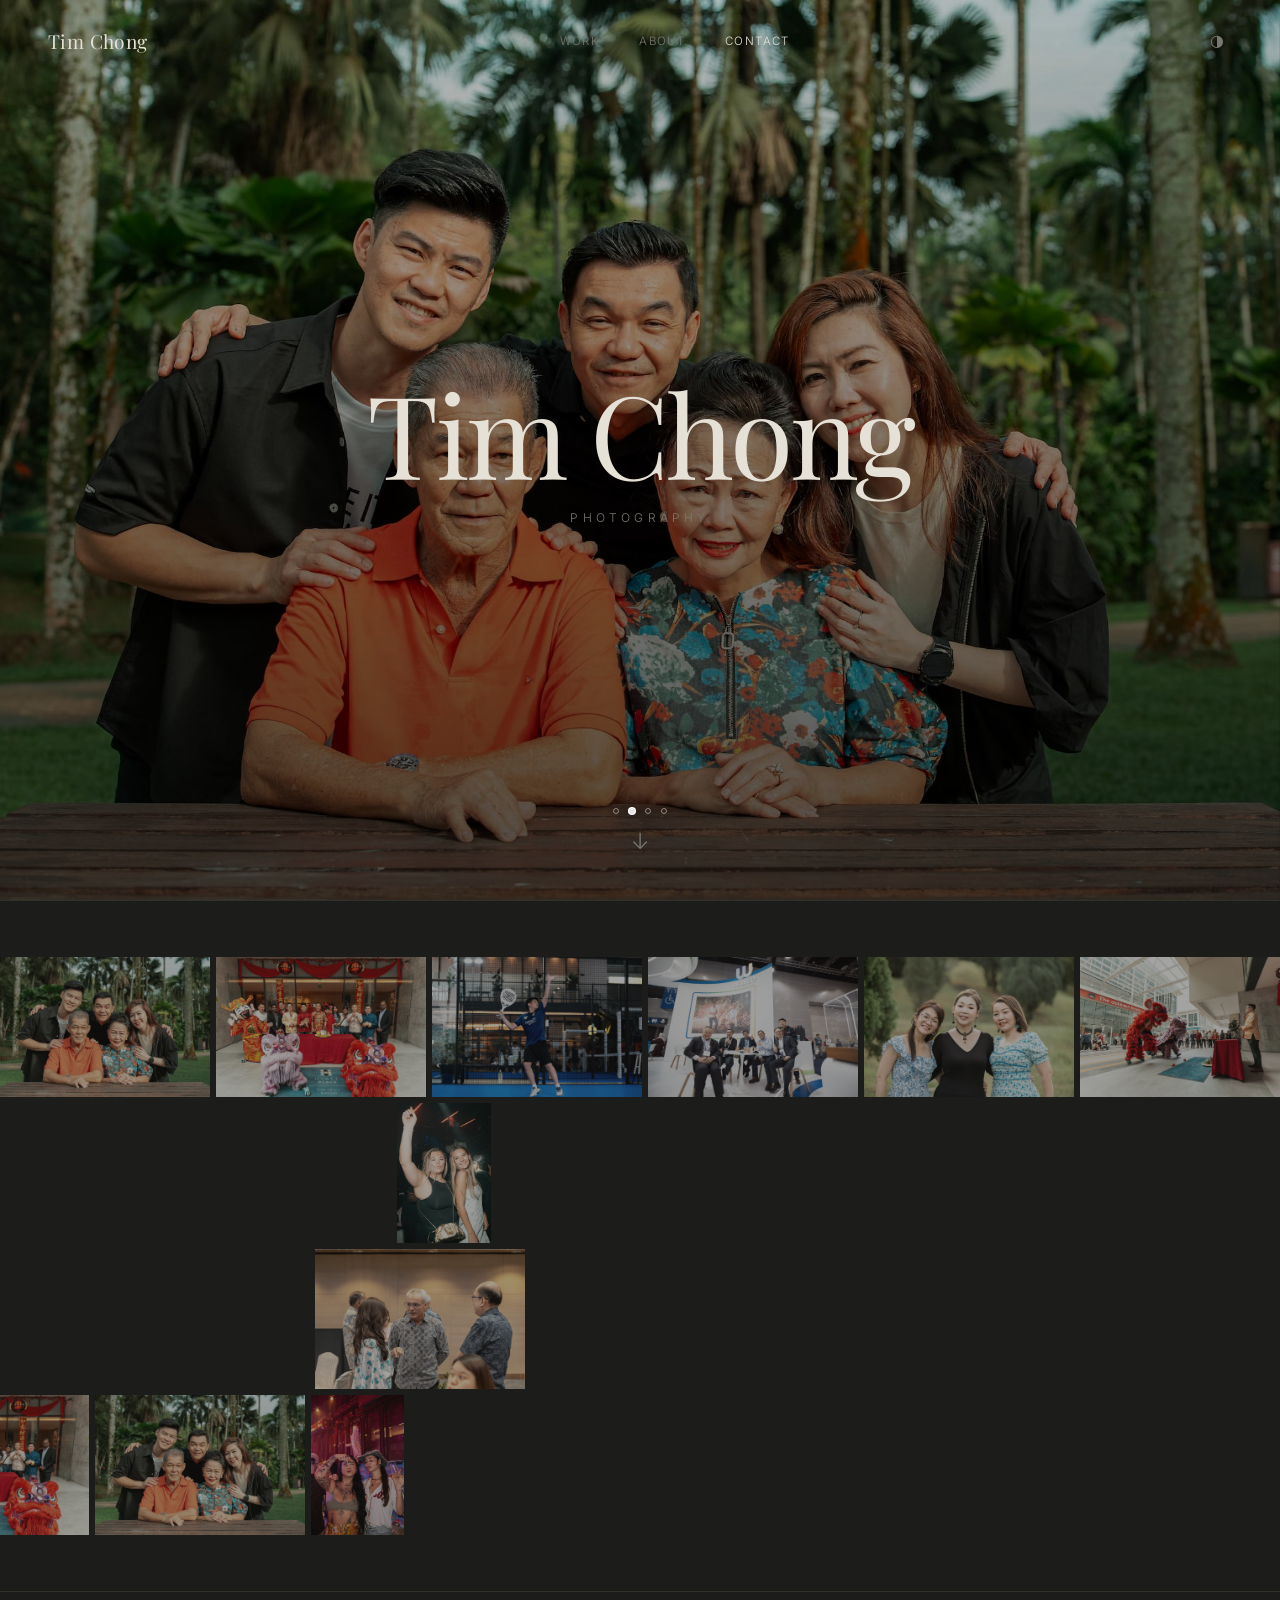
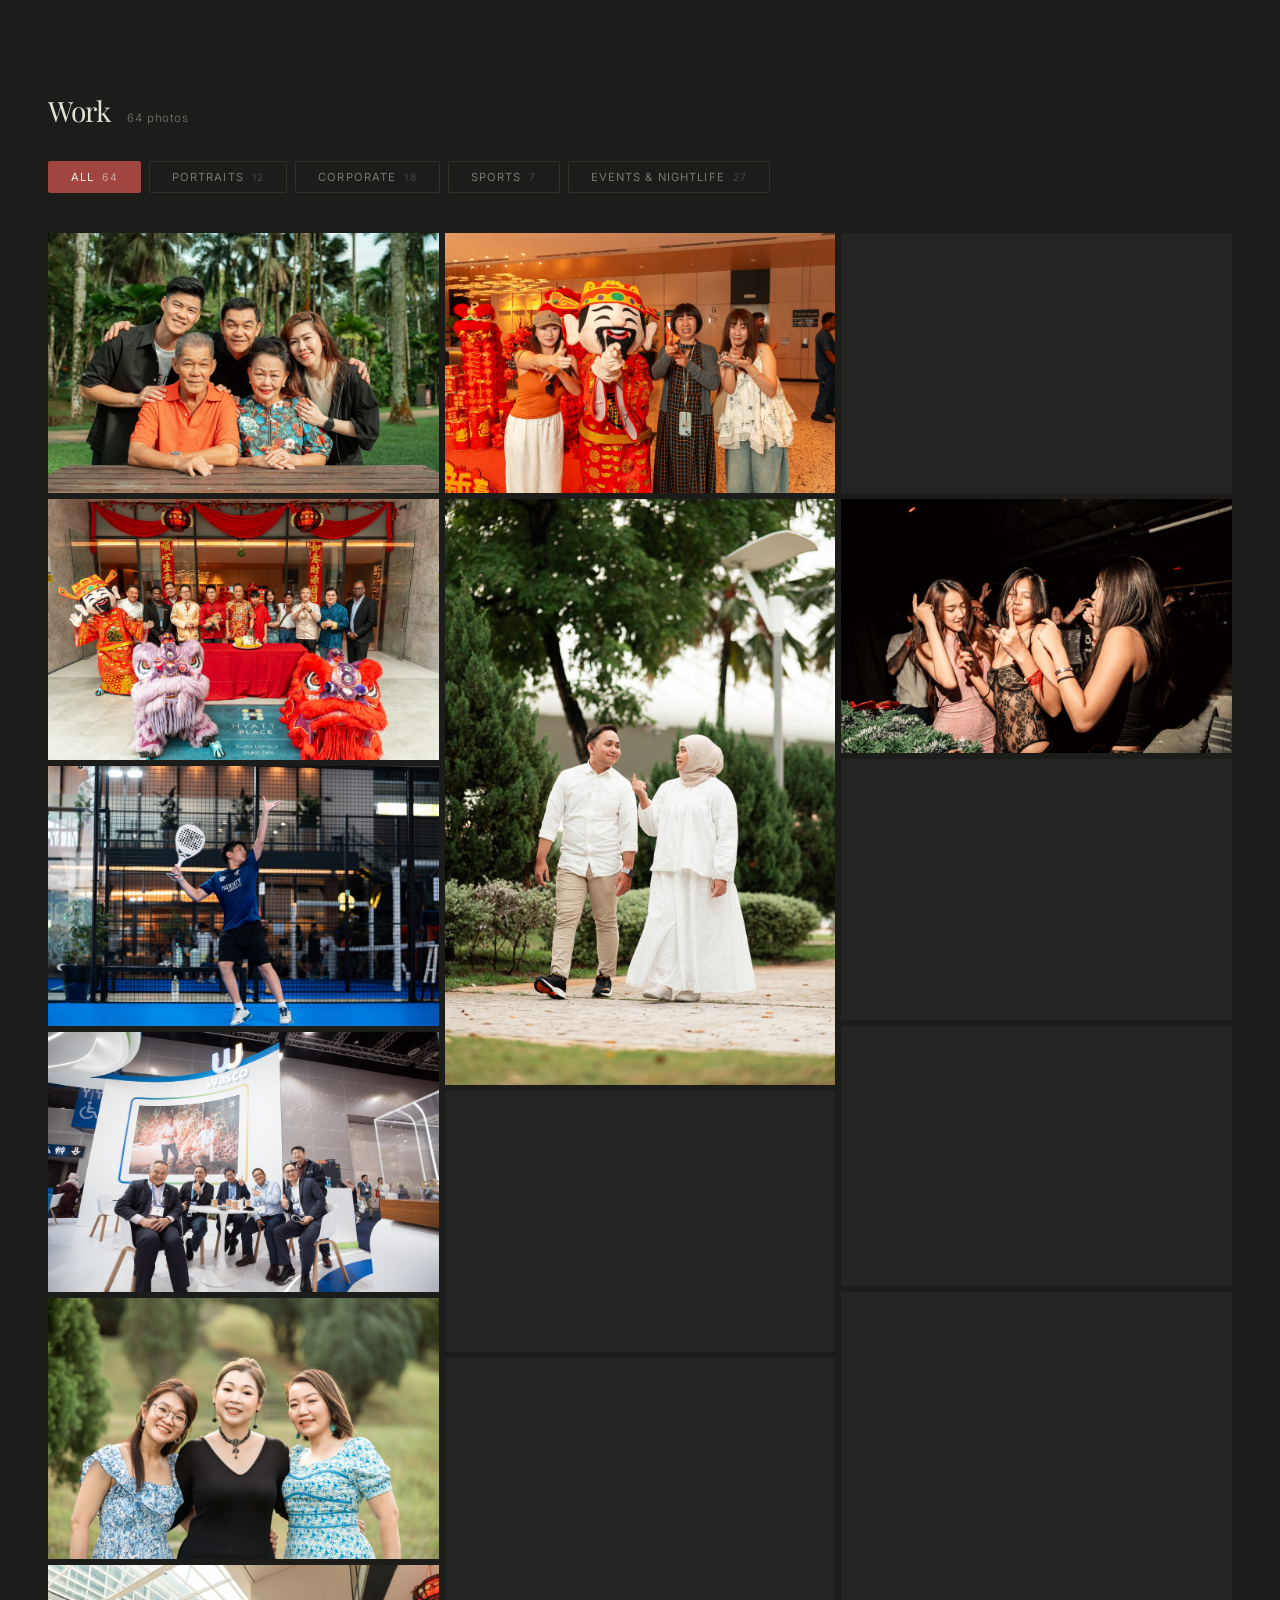
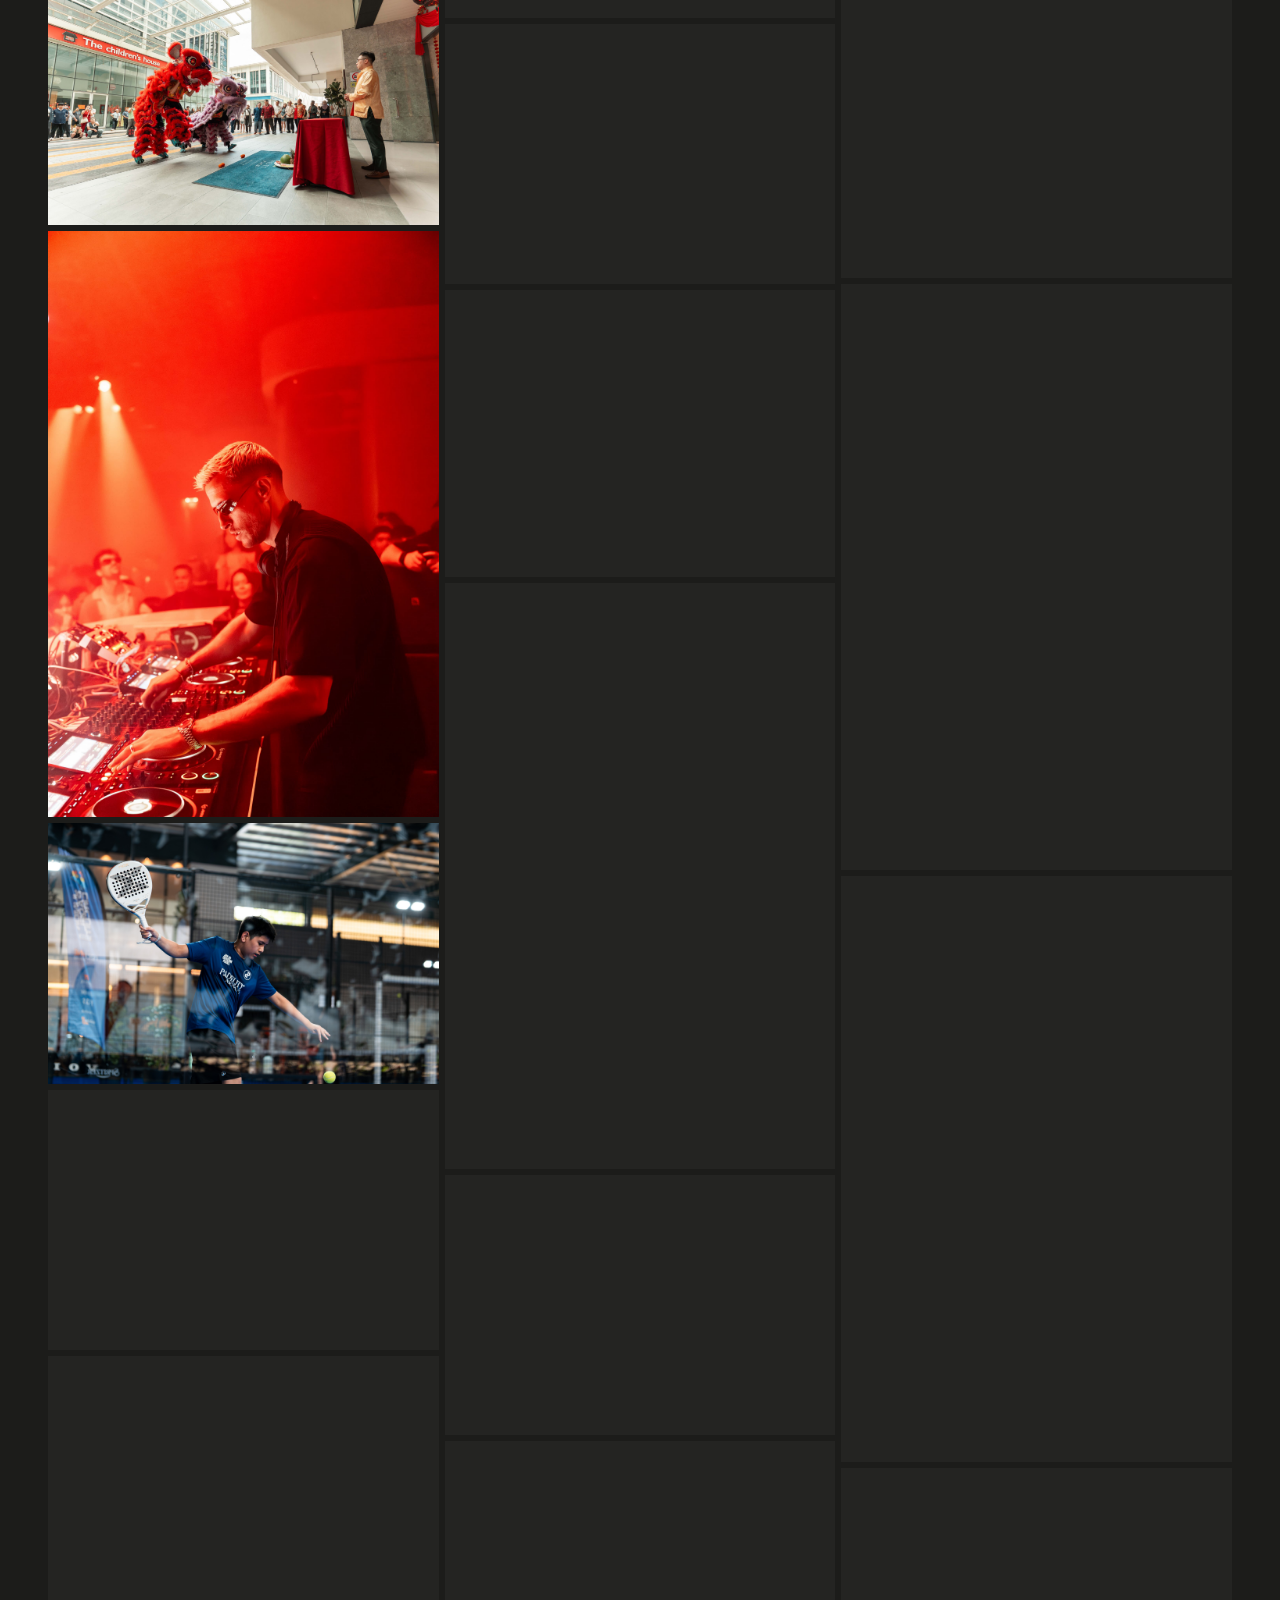
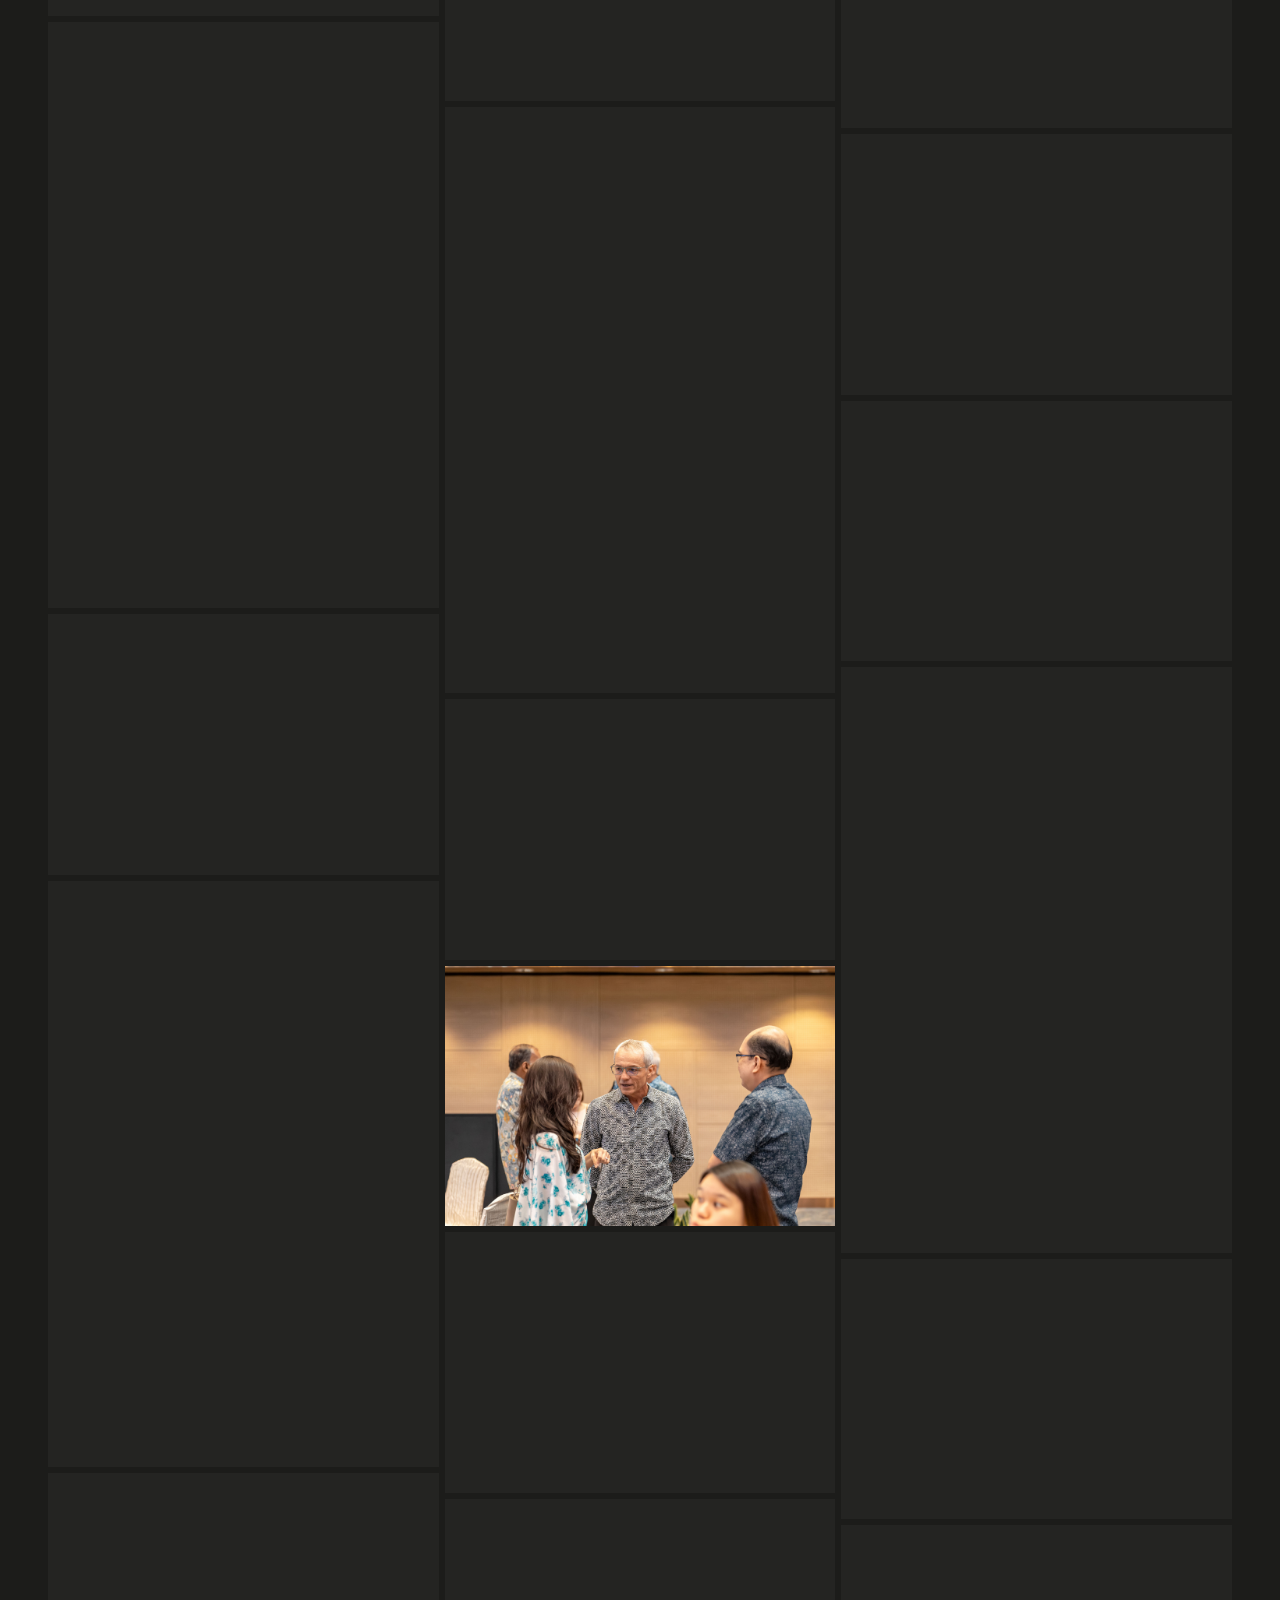
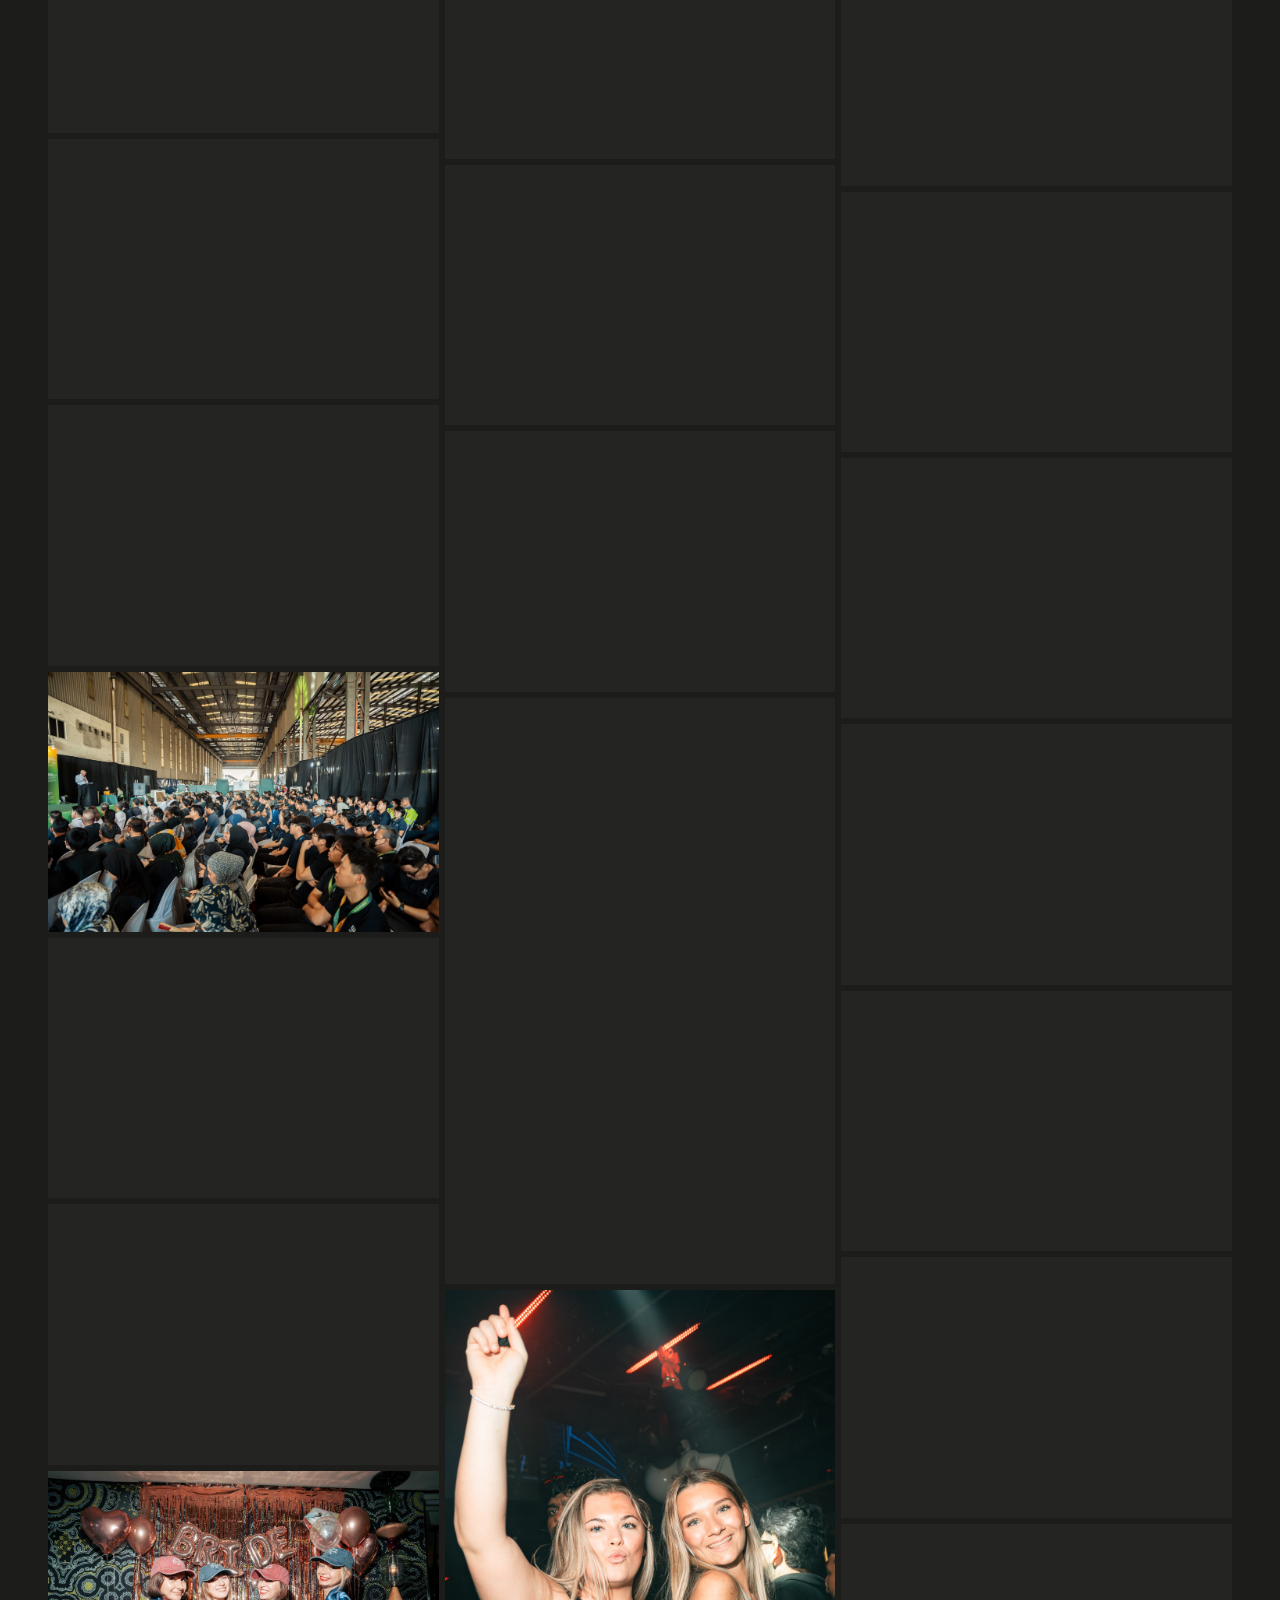
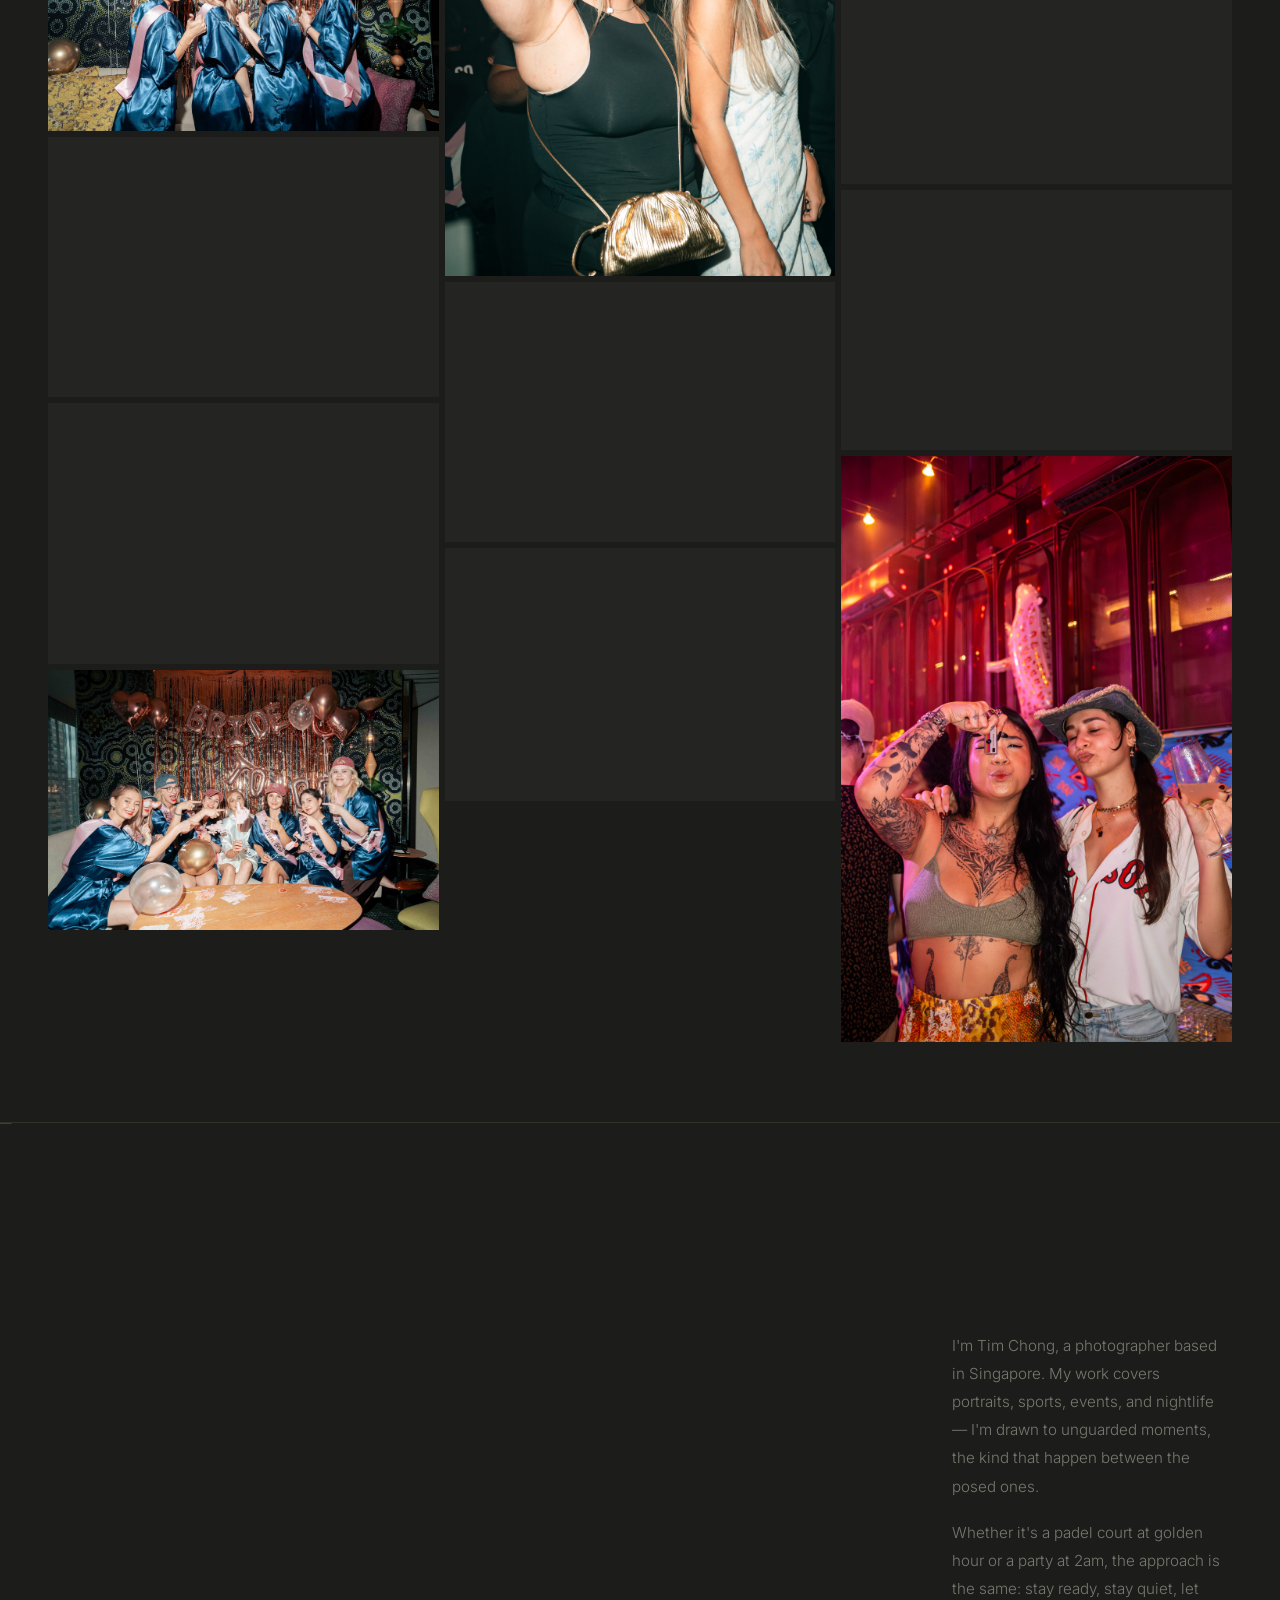
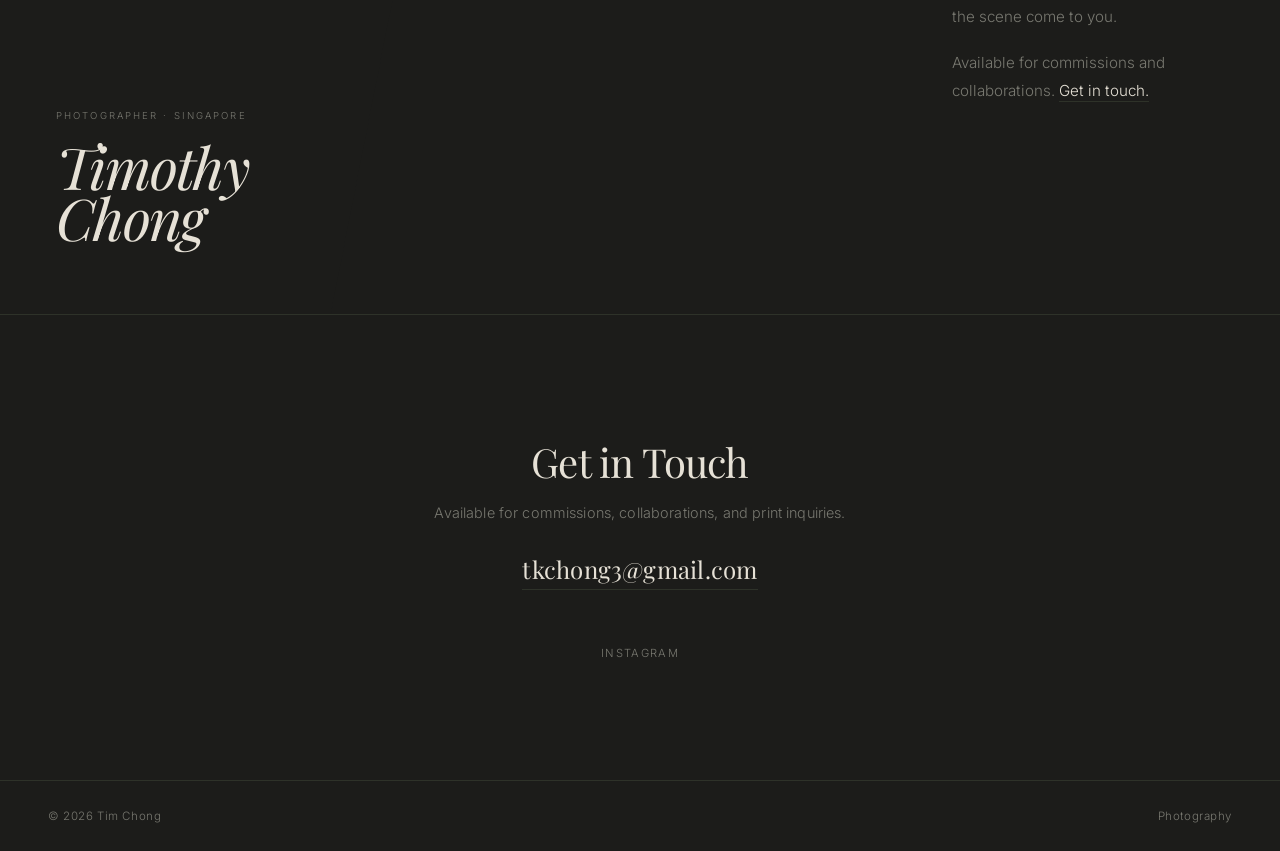
==== commit 5b39baa9: "Mobile about: match diagonal slant from desktop layout Grid-overlap the image and name panel on mobi" ====
--- a/index.html
+++ b/index.html
@@ -43,7 +43,7 @@
     <link rel="preconnect" href="https://fonts.googleapis.com">
     <link rel="preconnect" href="https://fonts.gstatic.com" crossorigin>
     <link href="https://fonts.googleapis.com/css2?family=Inter:wght@300;400;500&family=Playfair+Display:ital,wght@0,400;0,500;1,400&display=swap" rel="stylesheet">
-    <link rel="stylesheet" href="styles.css?v=20260605">
+    <link rel="stylesheet" href="styles.css?v=20260606">
 </head>
 <body>
 
--- a/styles.css
+++ b/styles.css
@@ -1078,31 +1078,43 @@
         padding: 80px 16px 60px;
     }
 
-    /* About on mobile: stacked — image in flow, name + text below */
+    /* About on mobile: image + name overlap (grid-row 1), text below */
     #about {
-        display: block;
+        display: grid;
+        grid-template-columns: 1fr;
         min-height: 0;
     }
     .about-image {
         position: relative;
         inset: auto;
+        grid-column: 1;
+        grid-row: 1;
     }
     .about-image img {
-        height: 72vw;
+        height: 90vw;
         min-height: 0;
+        width: 100%;
+        object-fit: cover;
     }
     .about-name {
         position: relative;
         flex: none;
         width: 100%;
-        clip-path: none;
-        padding: 36px 24px 24px;
+        grid-column: 1;
+        grid-row: 1;
+        align-self: end;
+        z-index: 2;
+        /* Diagonal bottom edge — mirrors the right-edge slant from desktop */
+        clip-path: polygon(0 0, 100% 0, 100% 72%, 0 100%);
+        padding: 48px 24px 72px;
     }
     .about-text {
         flex: none;
         margin-left: 0;
         width: 100%;
-        padding: 0 24px 56px;
+        grid-column: 1;
+        grid-row: 2;
+        padding: 36px 24px 56px;
     }
 
     #collage { padding: 32px 0; }
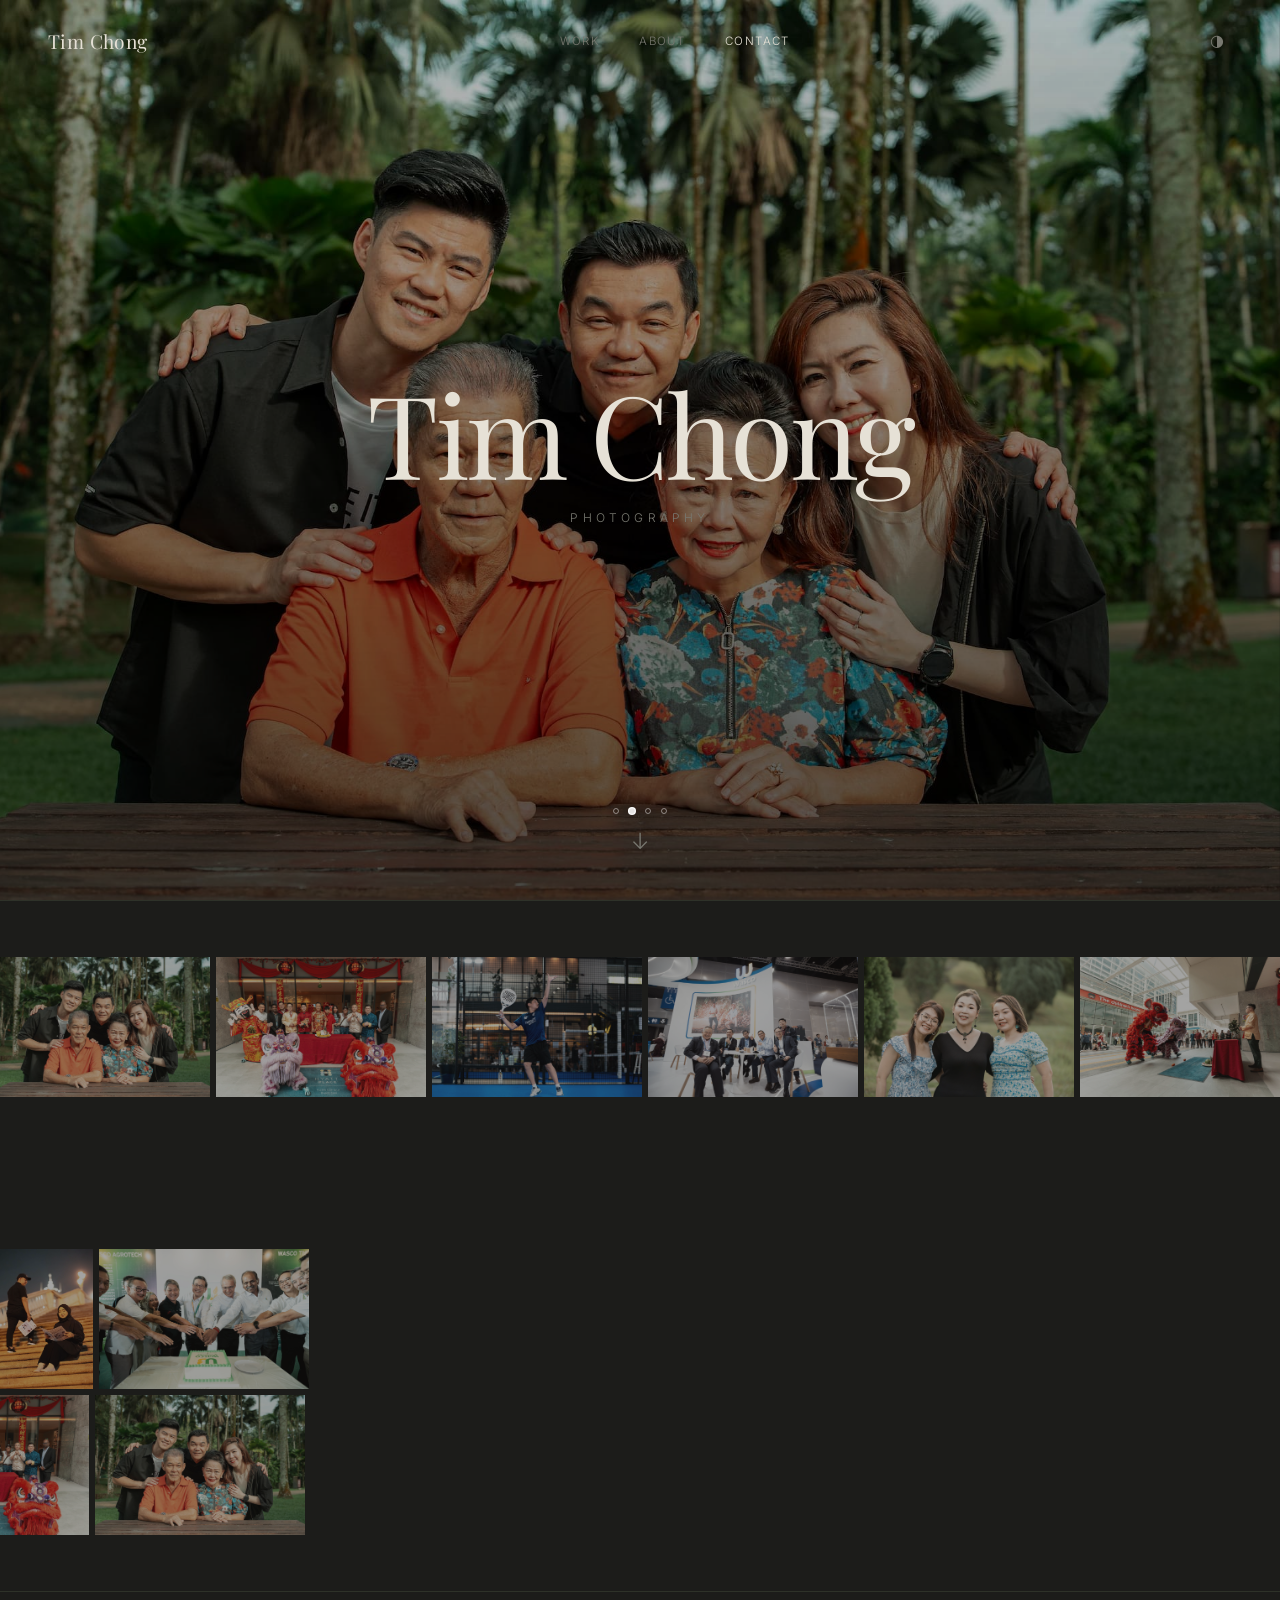
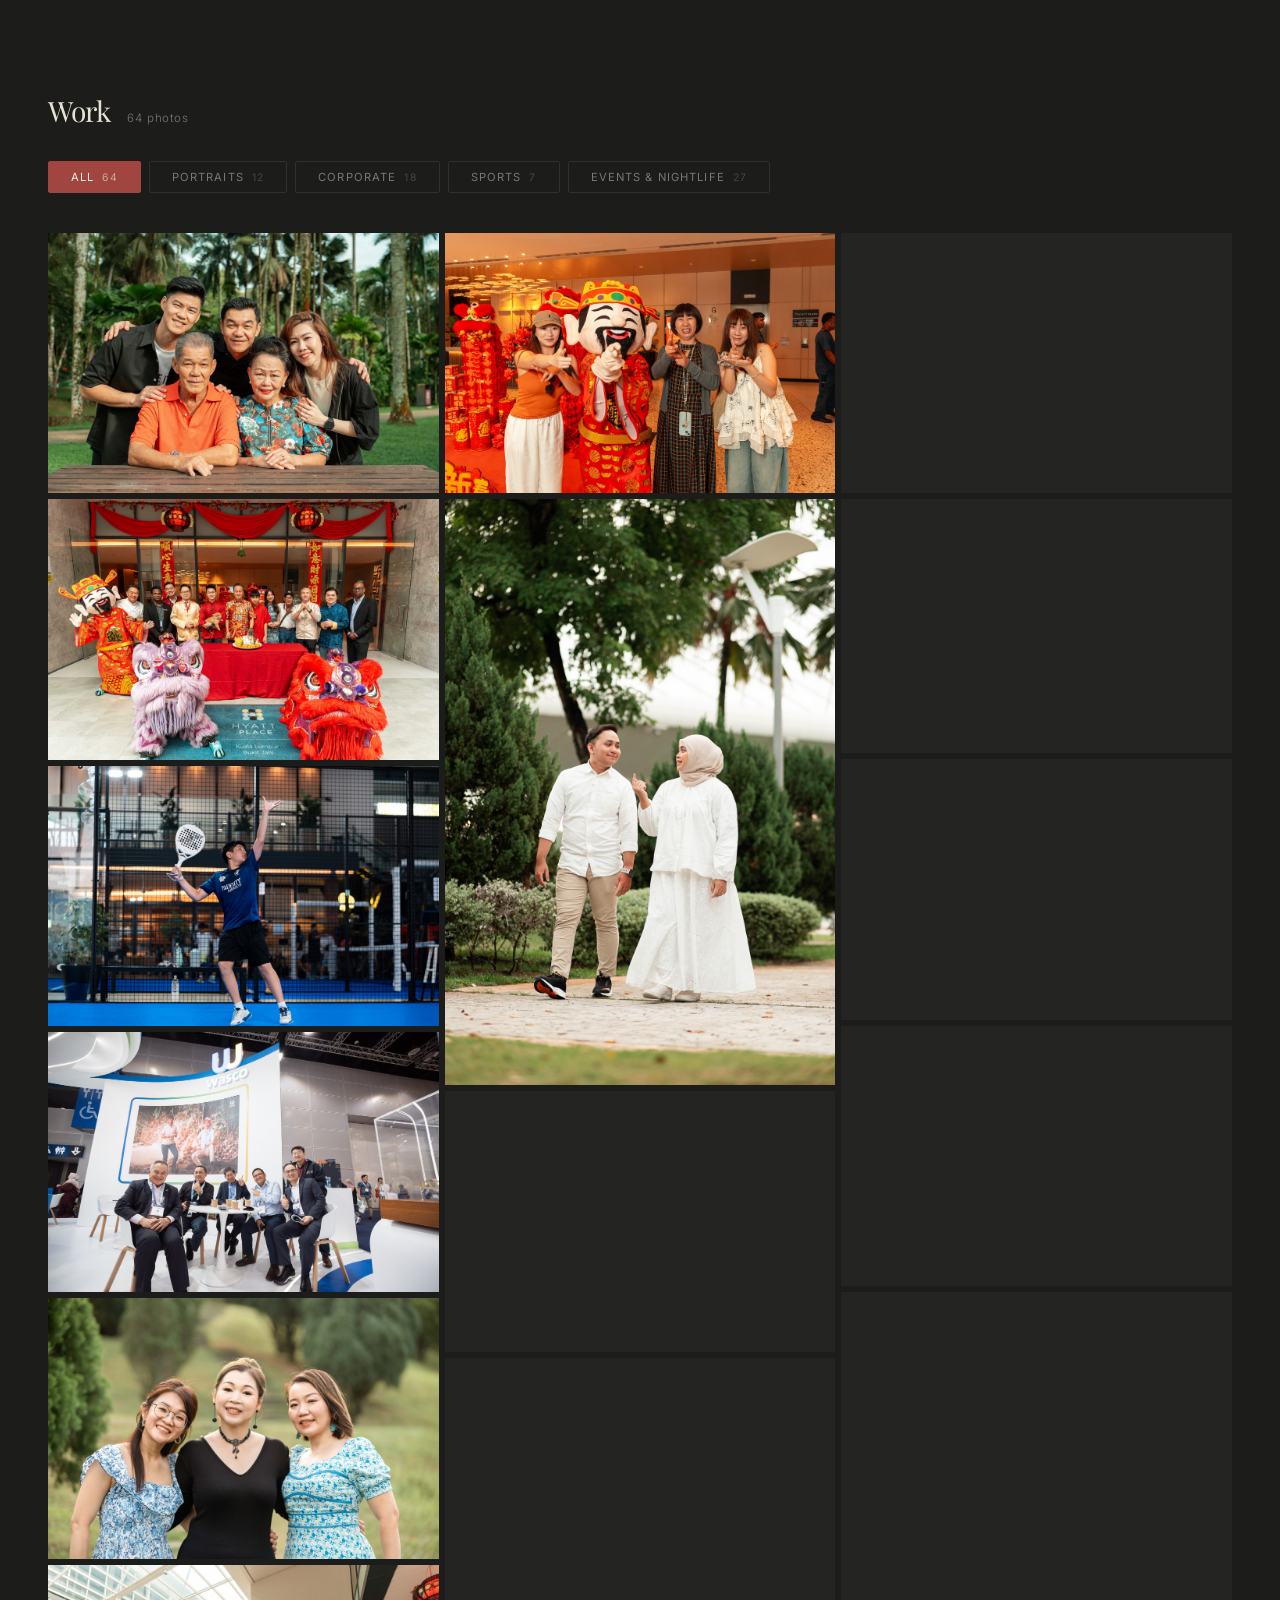
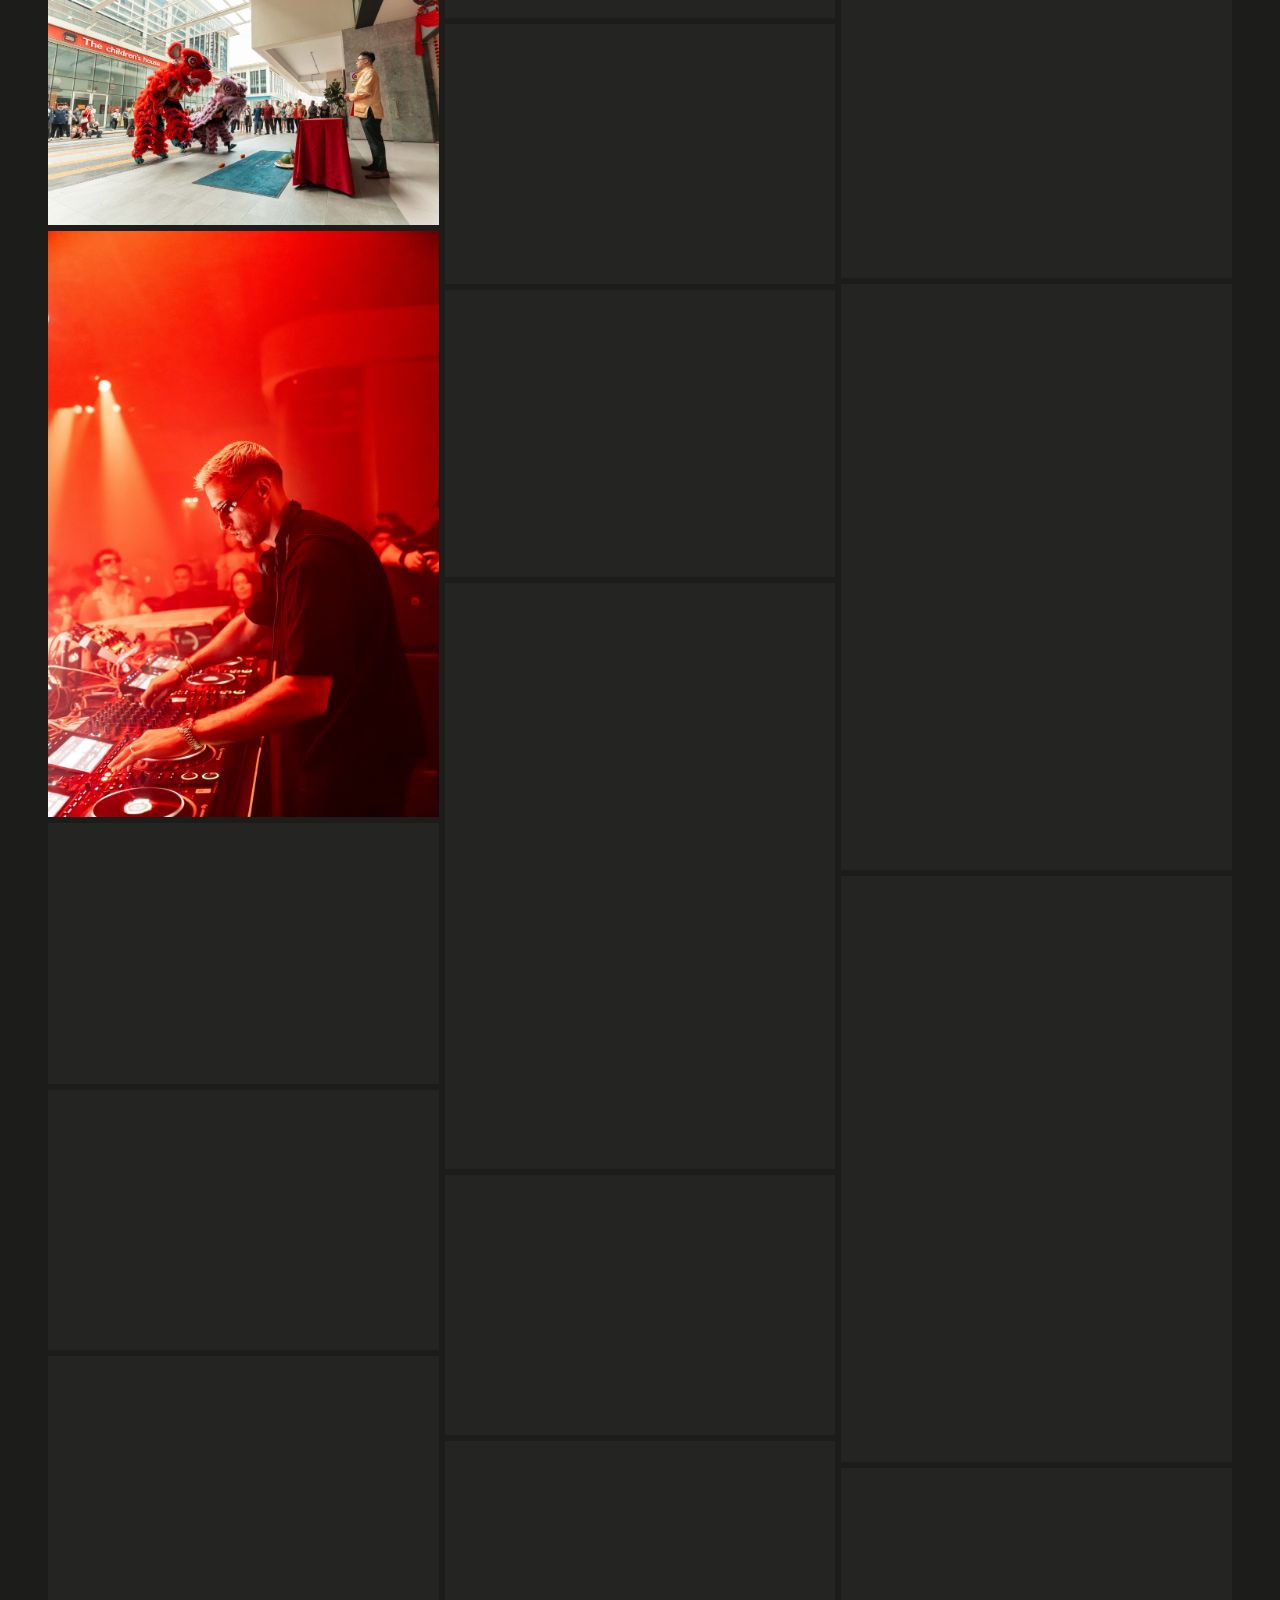
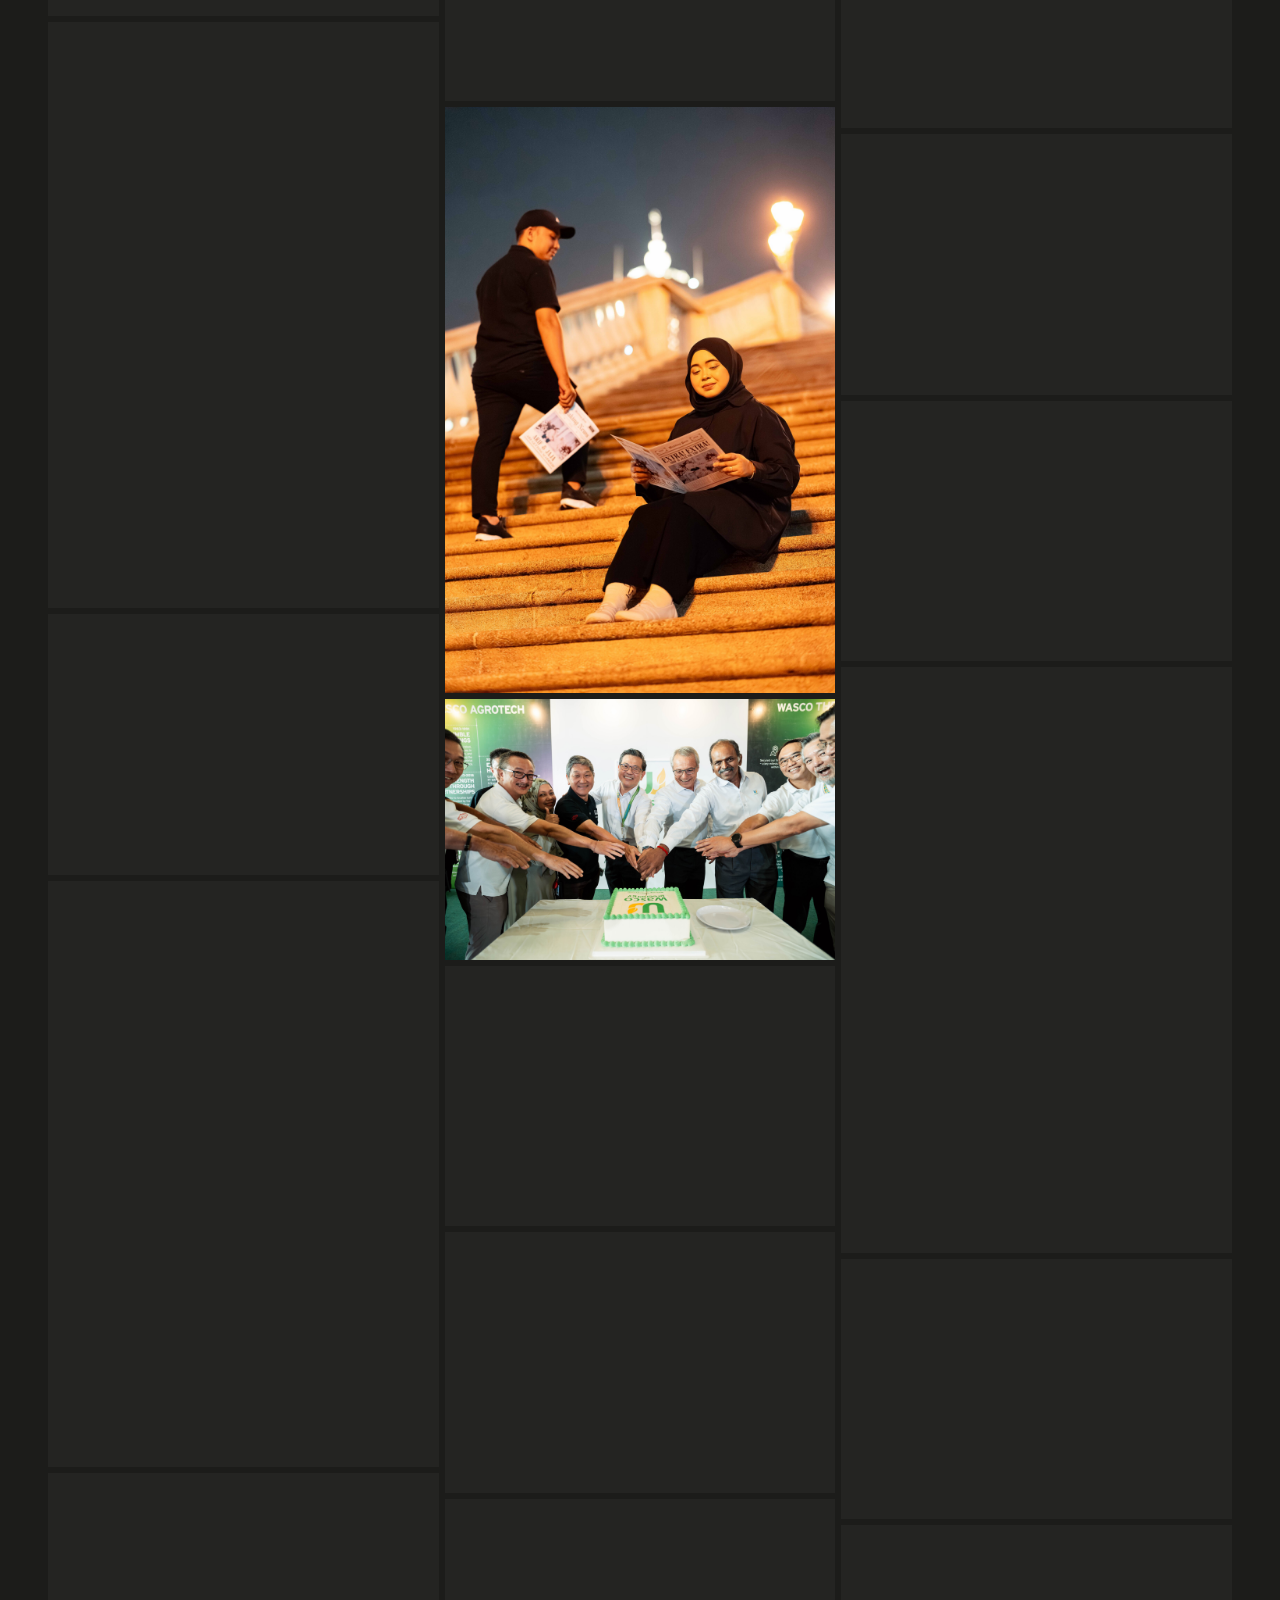
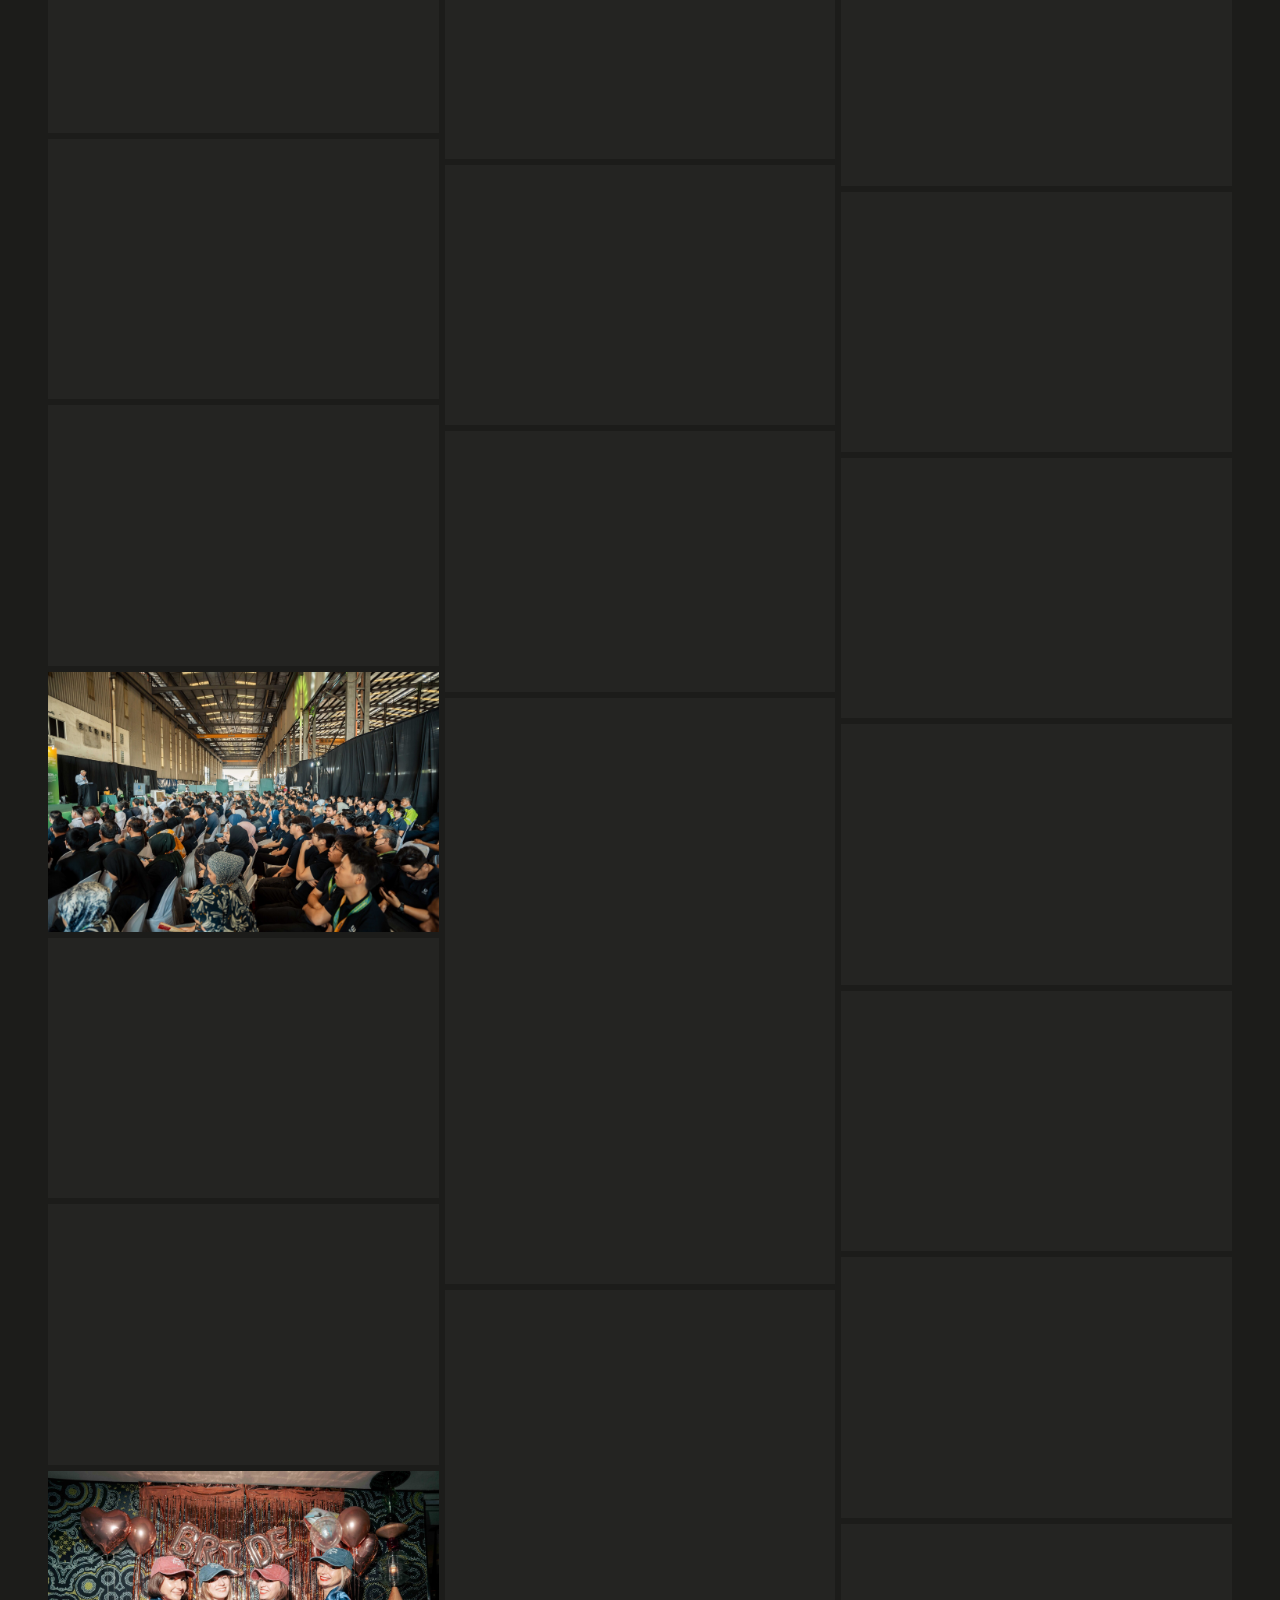
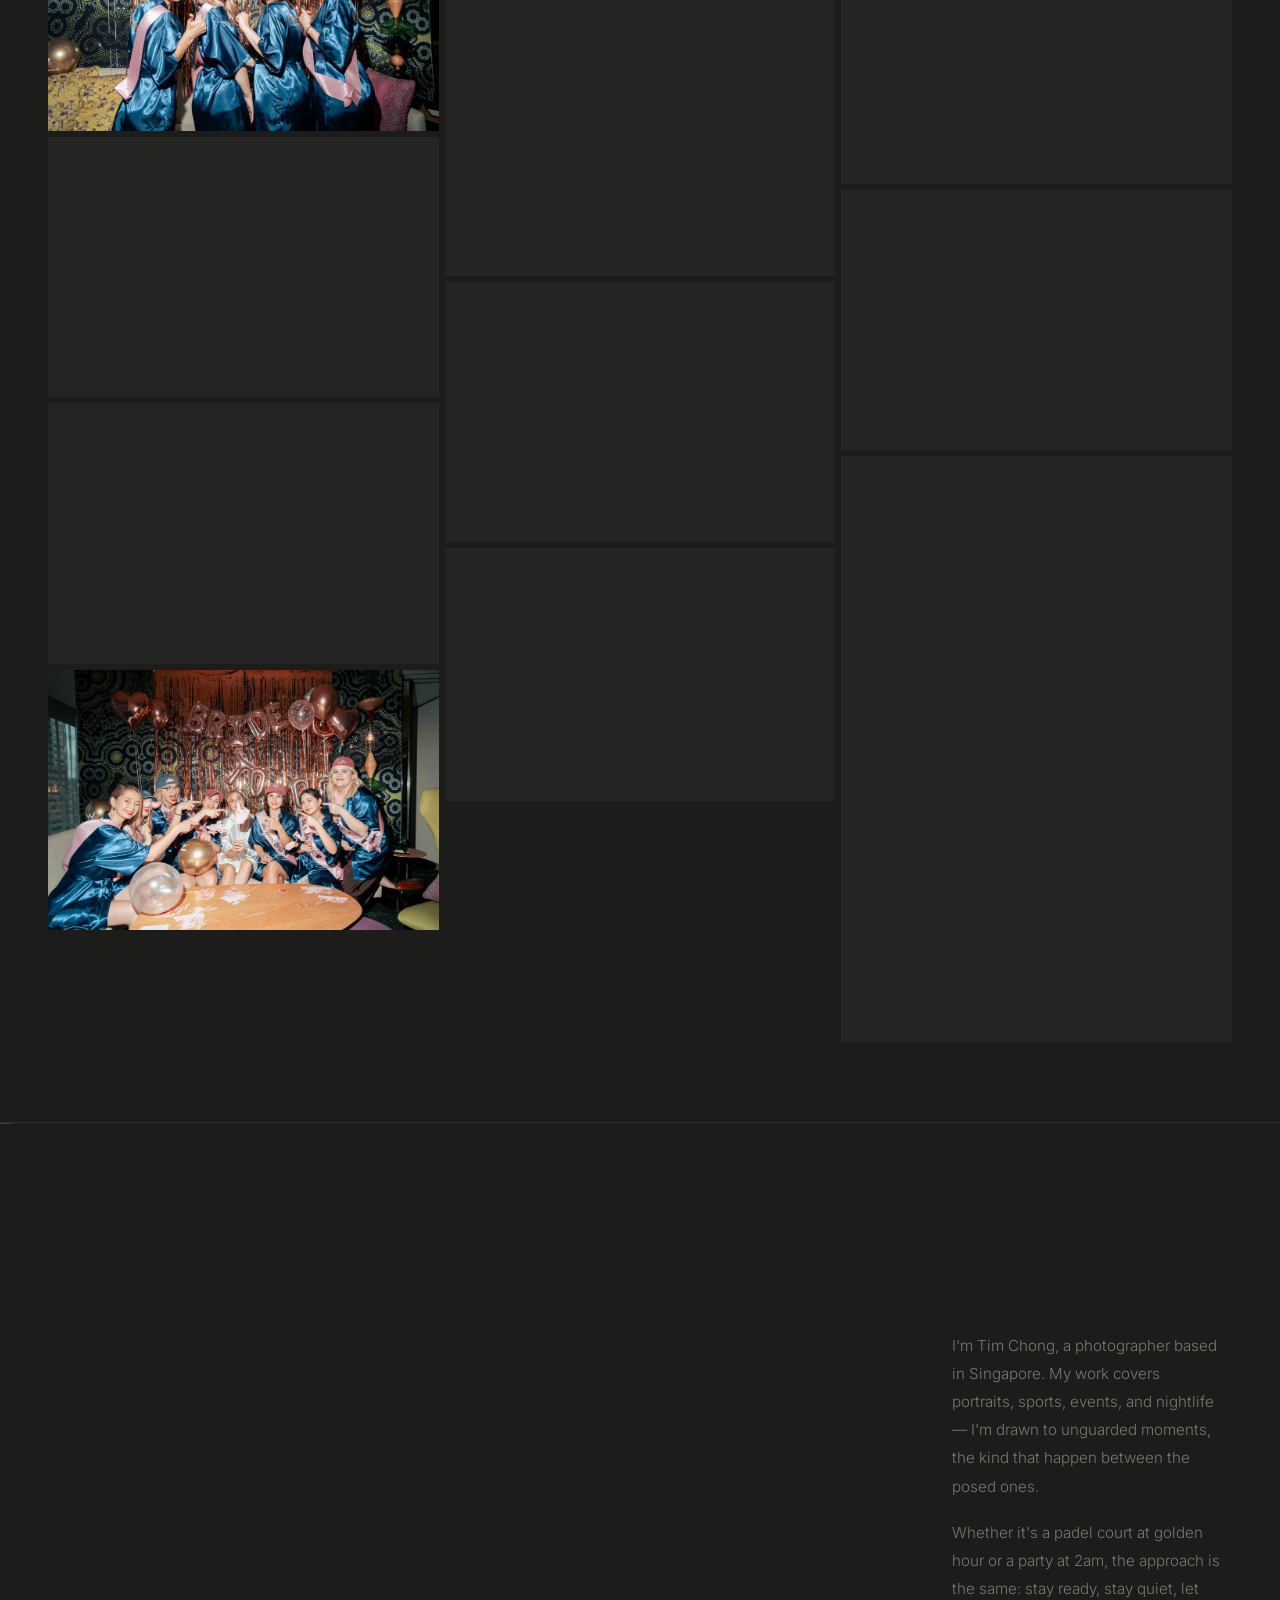
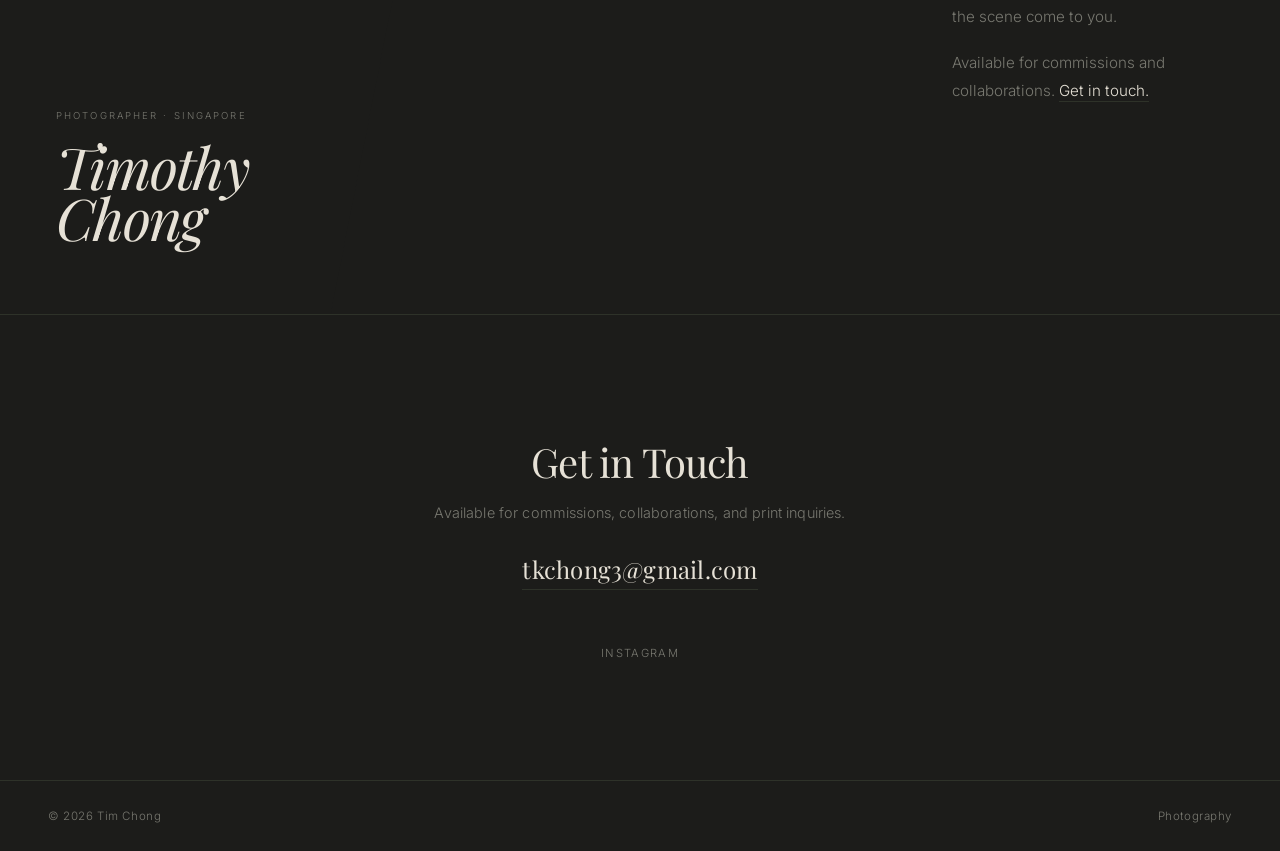
==== commit 89a120ad: "Mobile about: steeper diagonal cut (48% → 100%)" ====
--- a/index.html
+++ b/index.html
@@ -43,7 +43,7 @@
     <link rel="preconnect" href="https://fonts.googleapis.com">
     <link rel="preconnect" href="https://fonts.gstatic.com" crossorigin>
     <link href="https://fonts.googleapis.com/css2?family=Inter:wght@300;400;500&family=Playfair+Display:ital,wght@0,400;0,500;1,400&display=swap" rel="stylesheet">
-    <link rel="stylesheet" href="styles.css?v=20260606">
+    <link rel="stylesheet" href="styles.css?v=20260607">
 </head>
 <body>
 
--- a/styles.css
+++ b/styles.css
@@ -1105,8 +1105,8 @@
         align-self: end;
         z-index: 2;
         /* Diagonal bottom edge — mirrors the right-edge slant from desktop */
-        clip-path: polygon(0 0, 100% 0, 100% 72%, 0 100%);
-        padding: 48px 24px 72px;
+        clip-path: polygon(0 0, 100% 0, 100% 48%, 0 100%);
+        padding: 48px 24px 96px;
     }
     .about-text {
         flex: none;
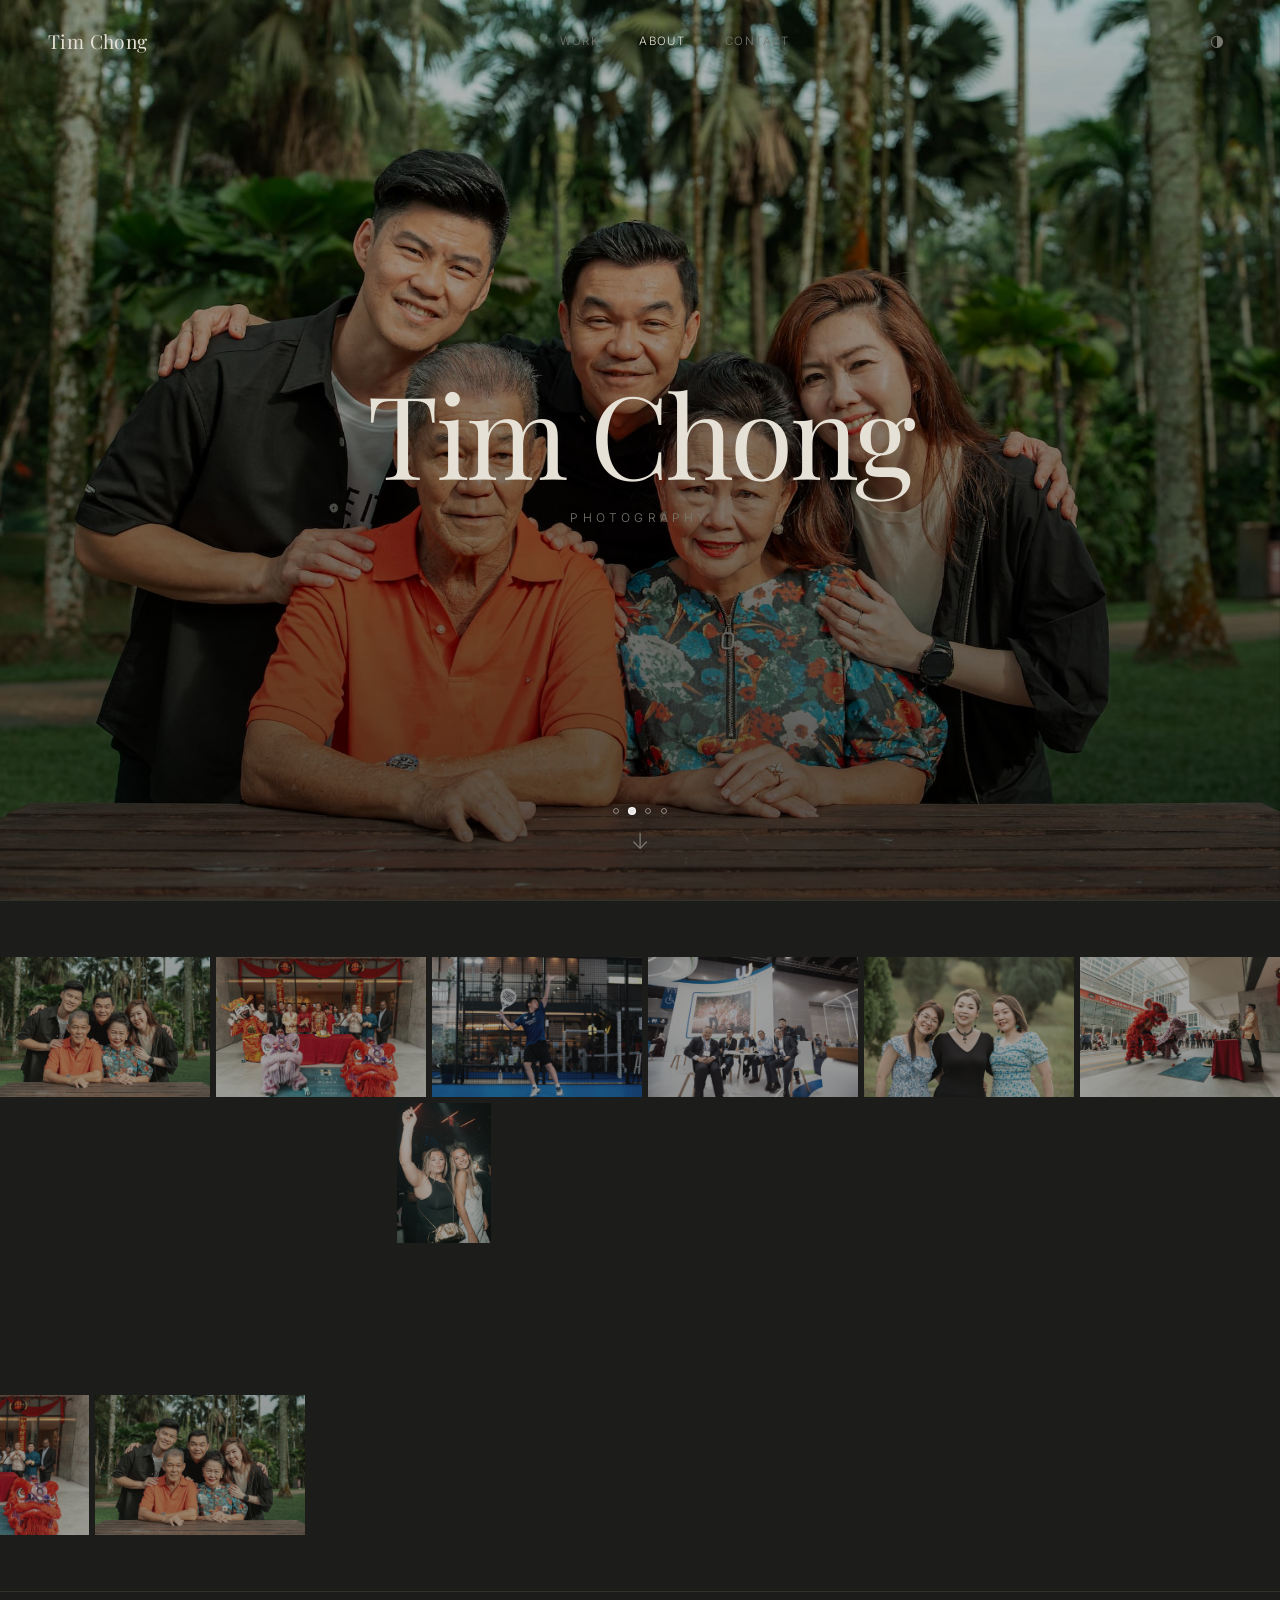
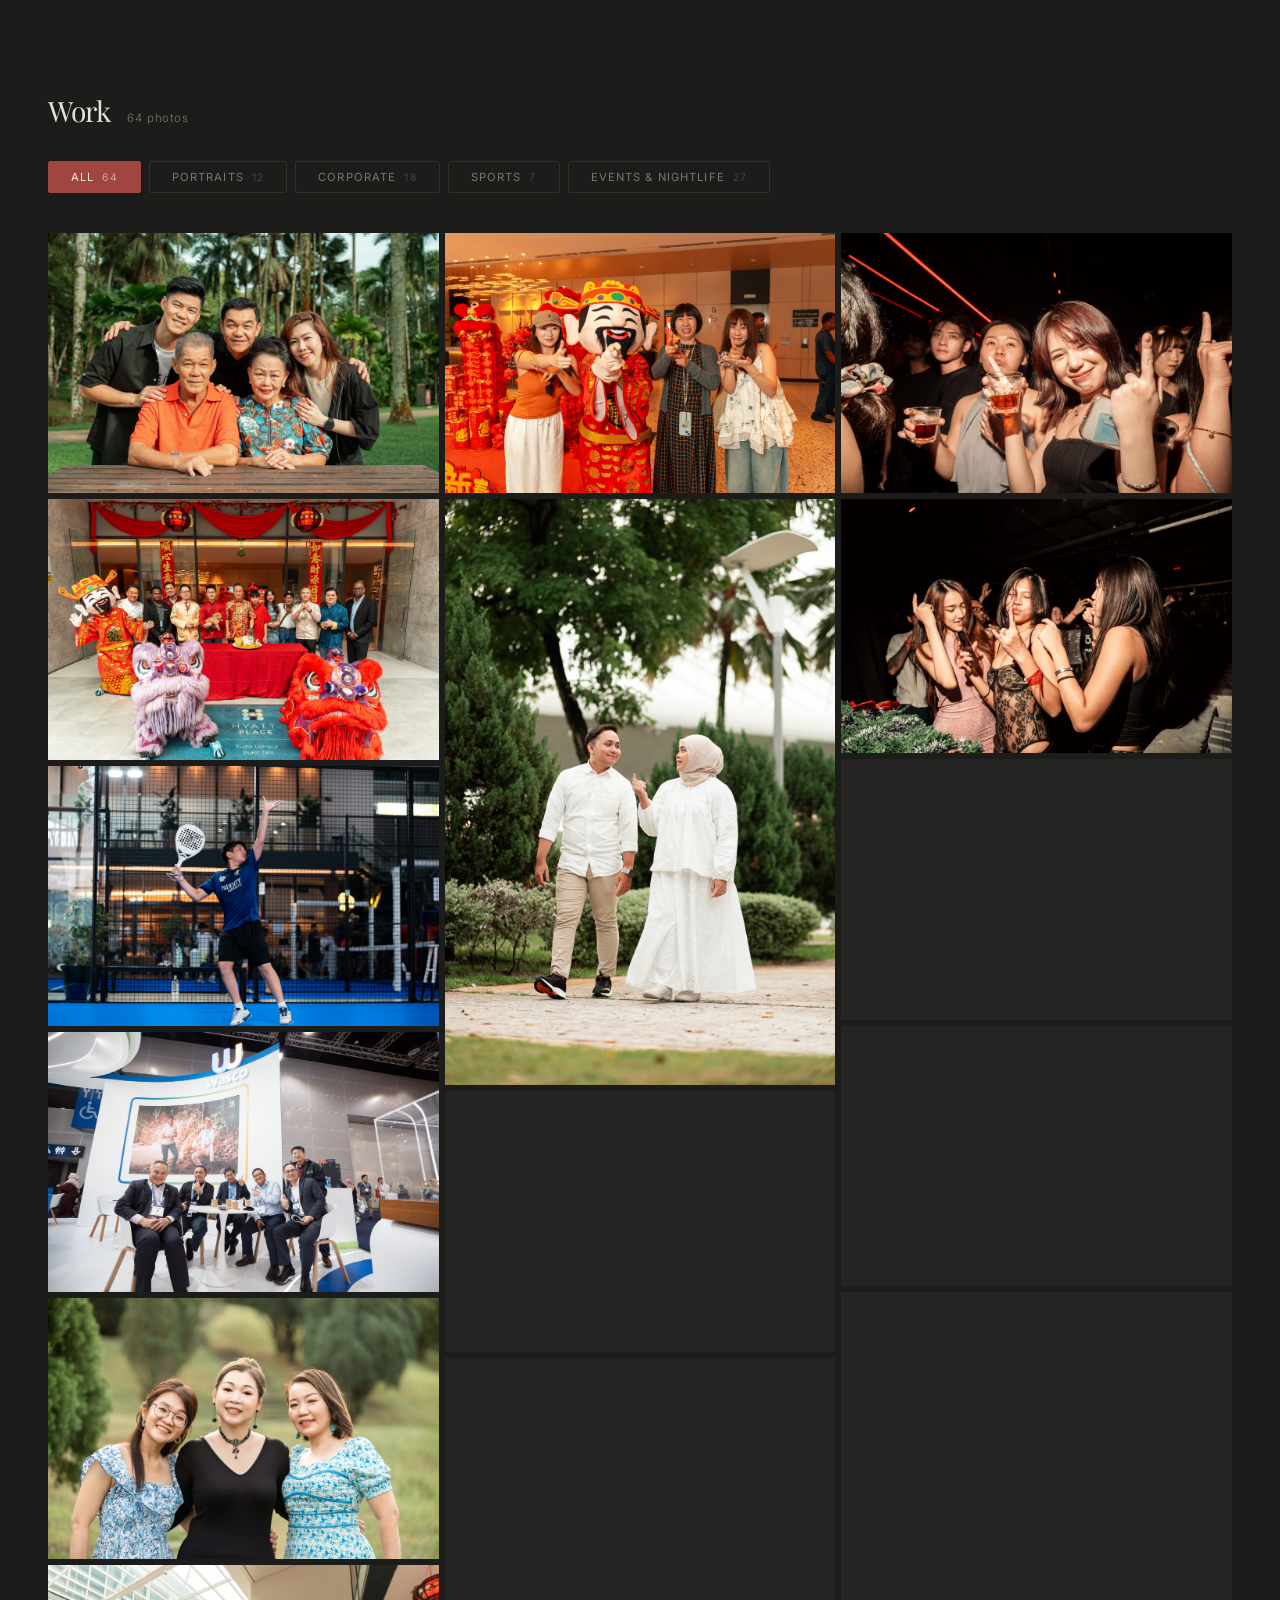
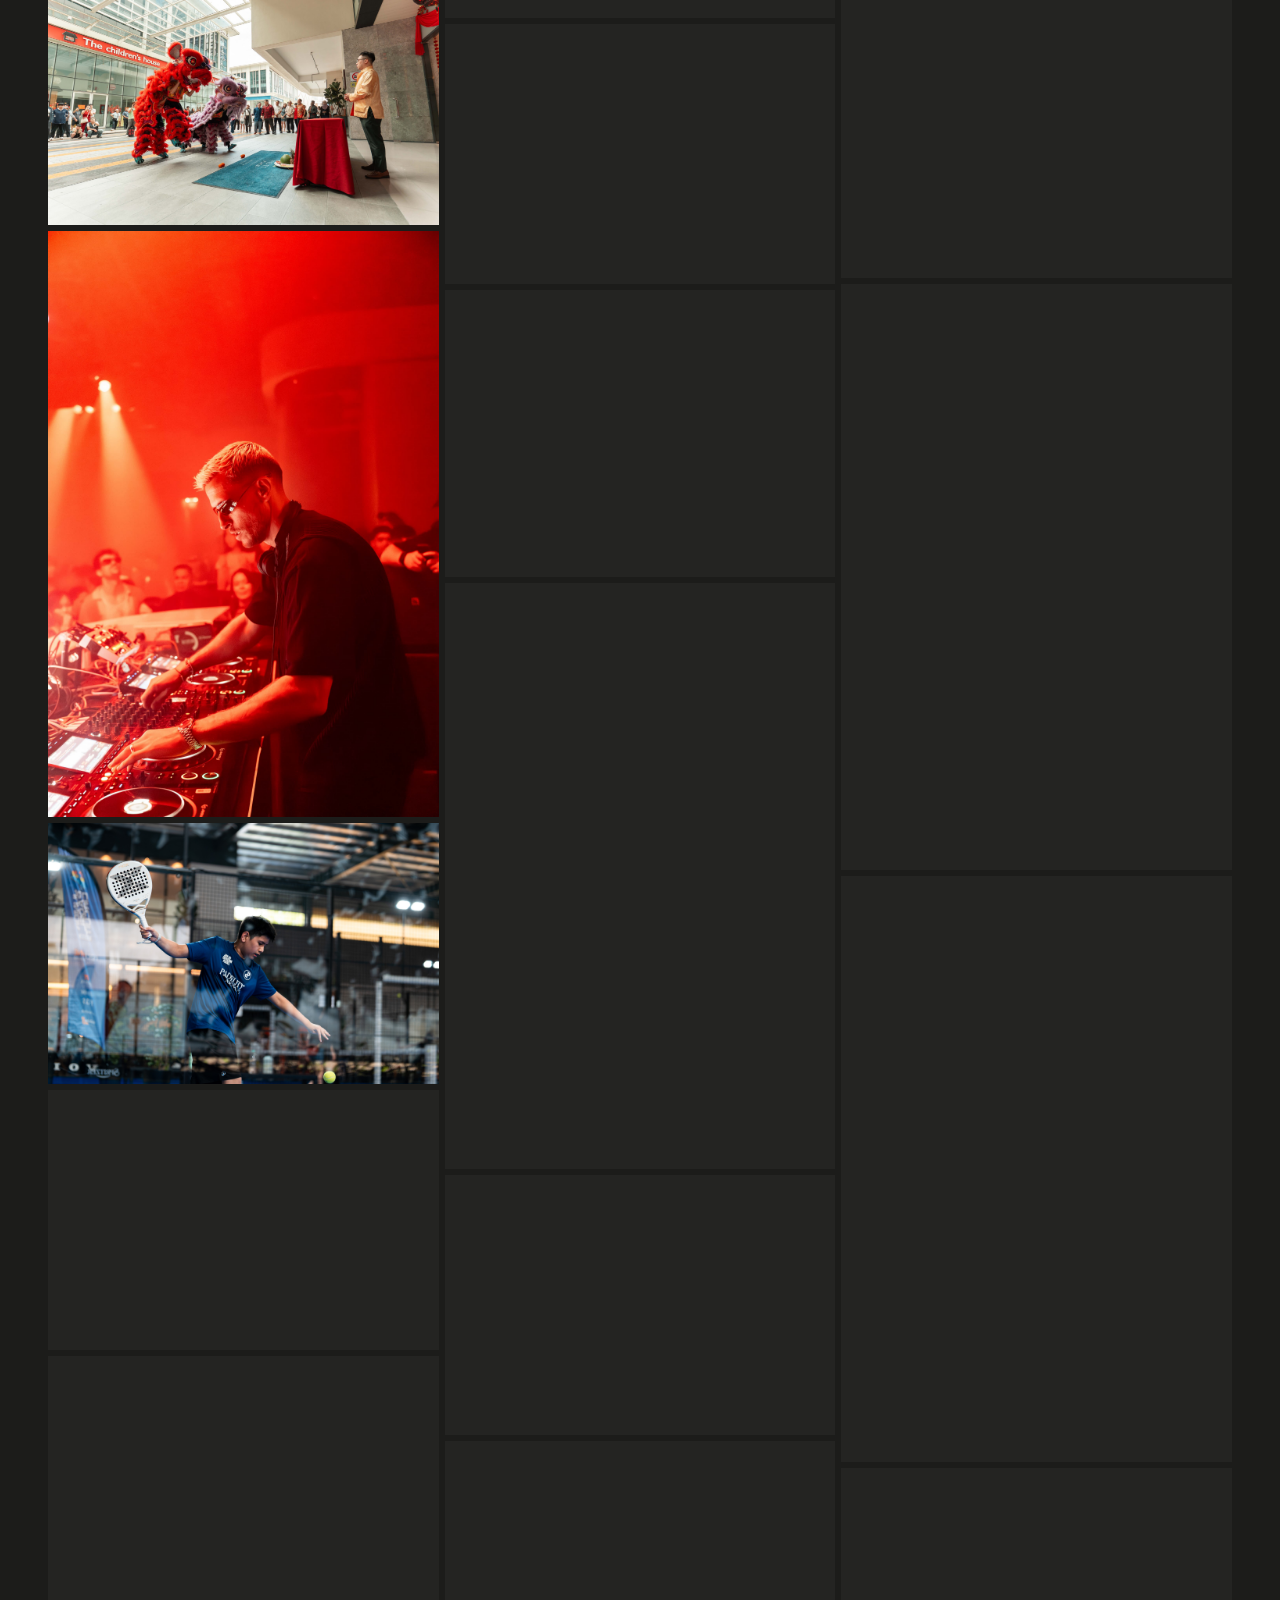
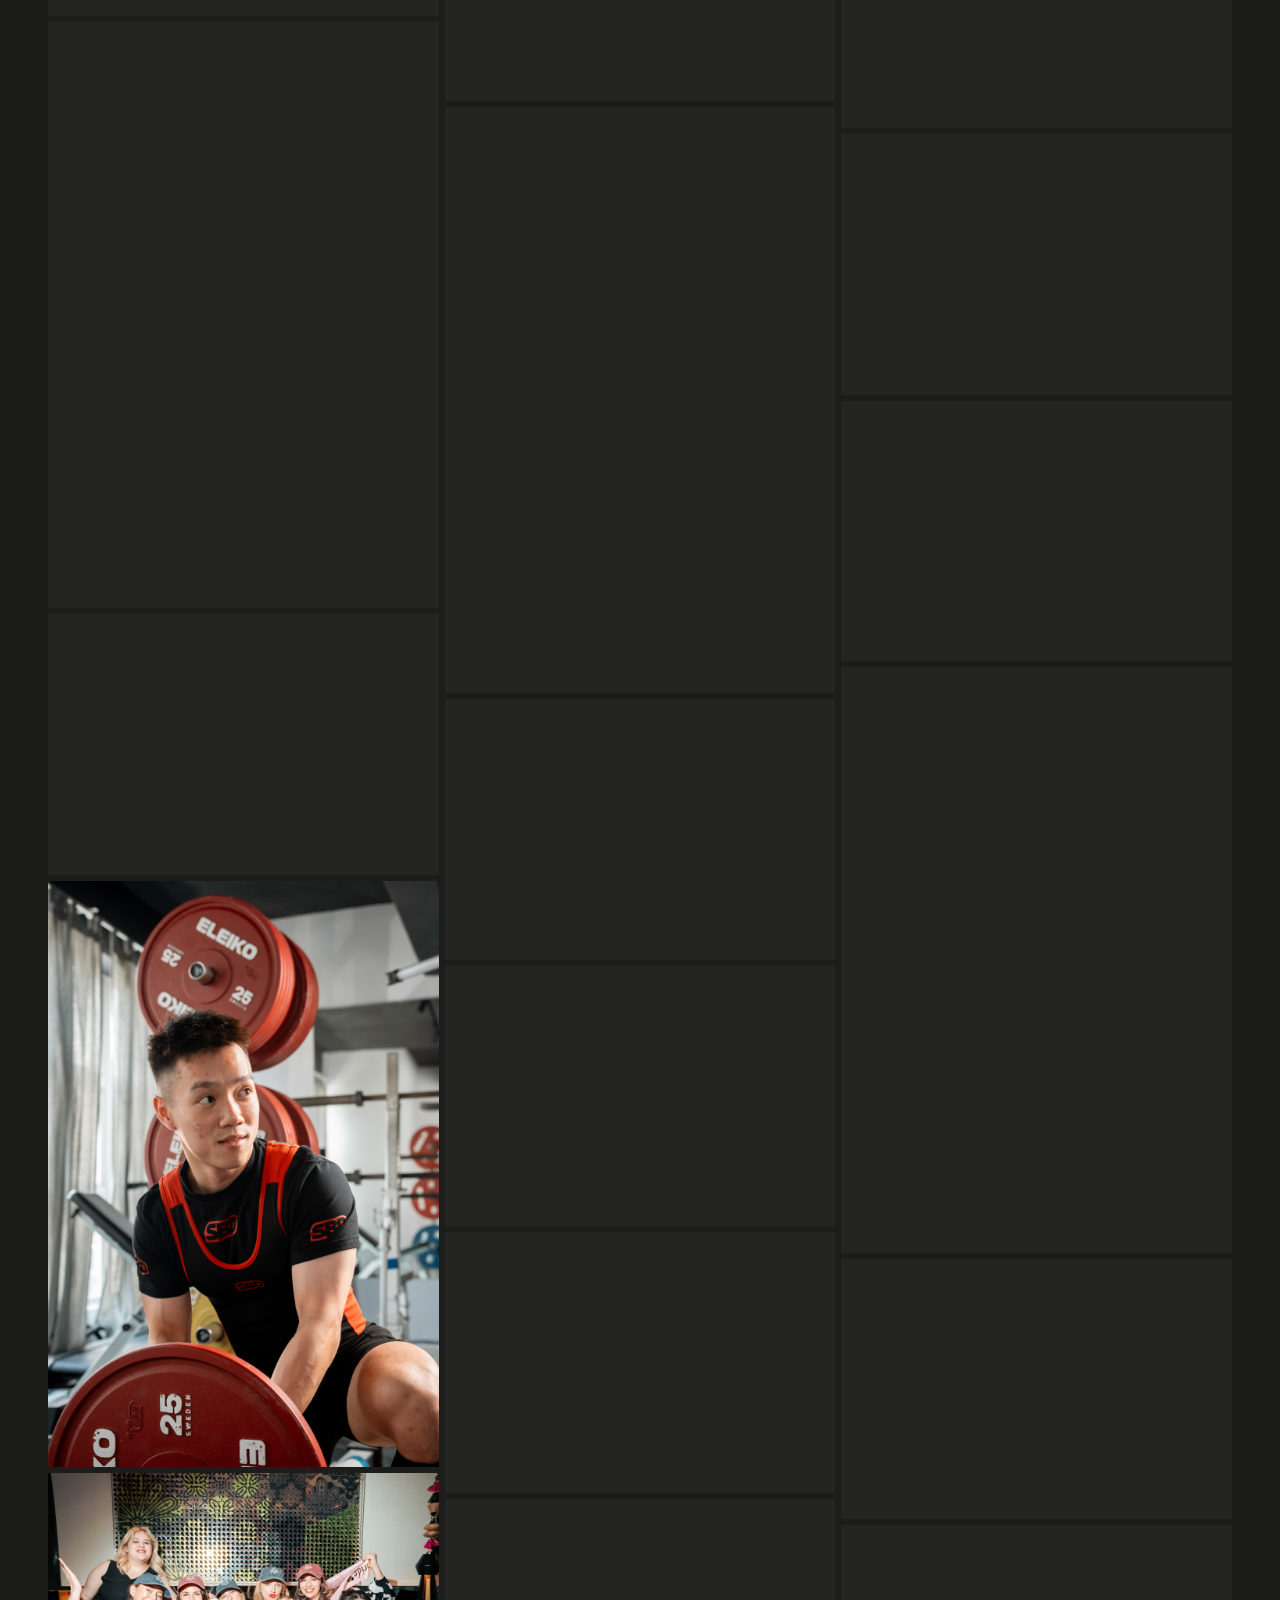
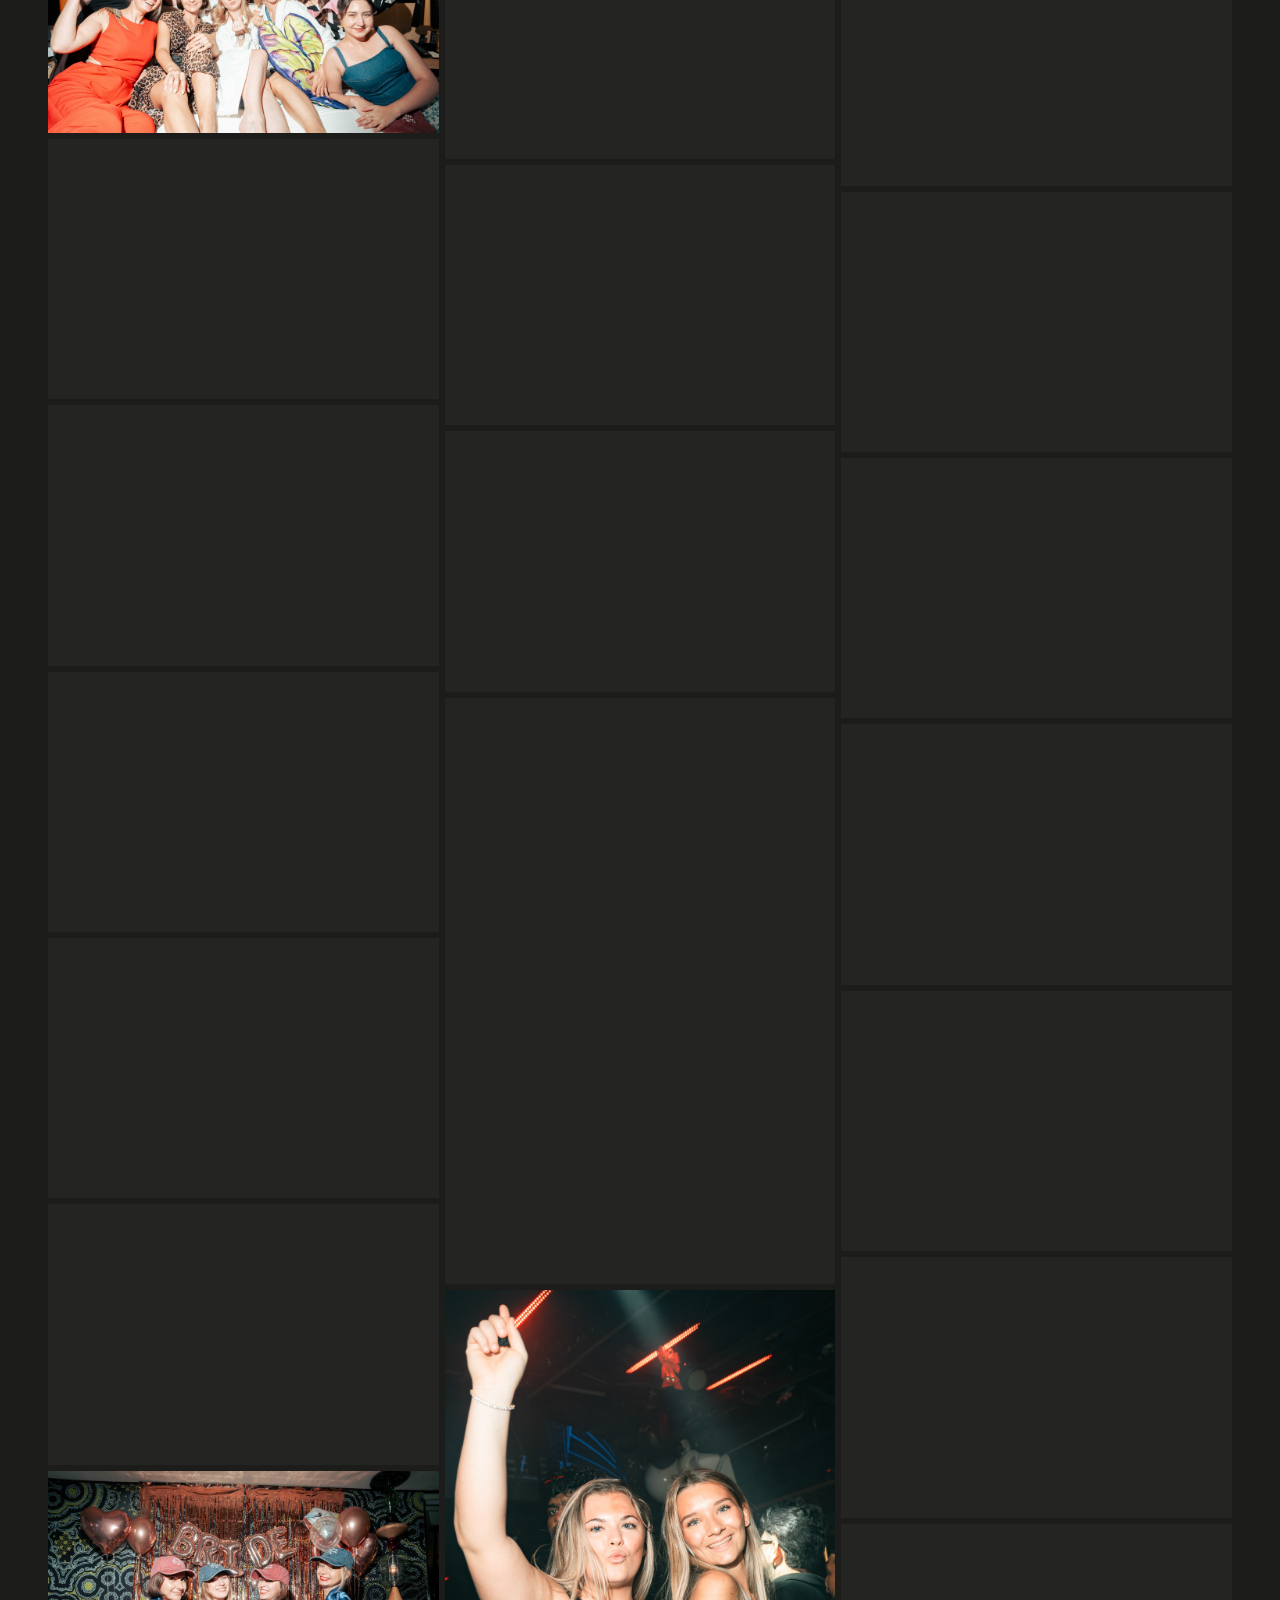
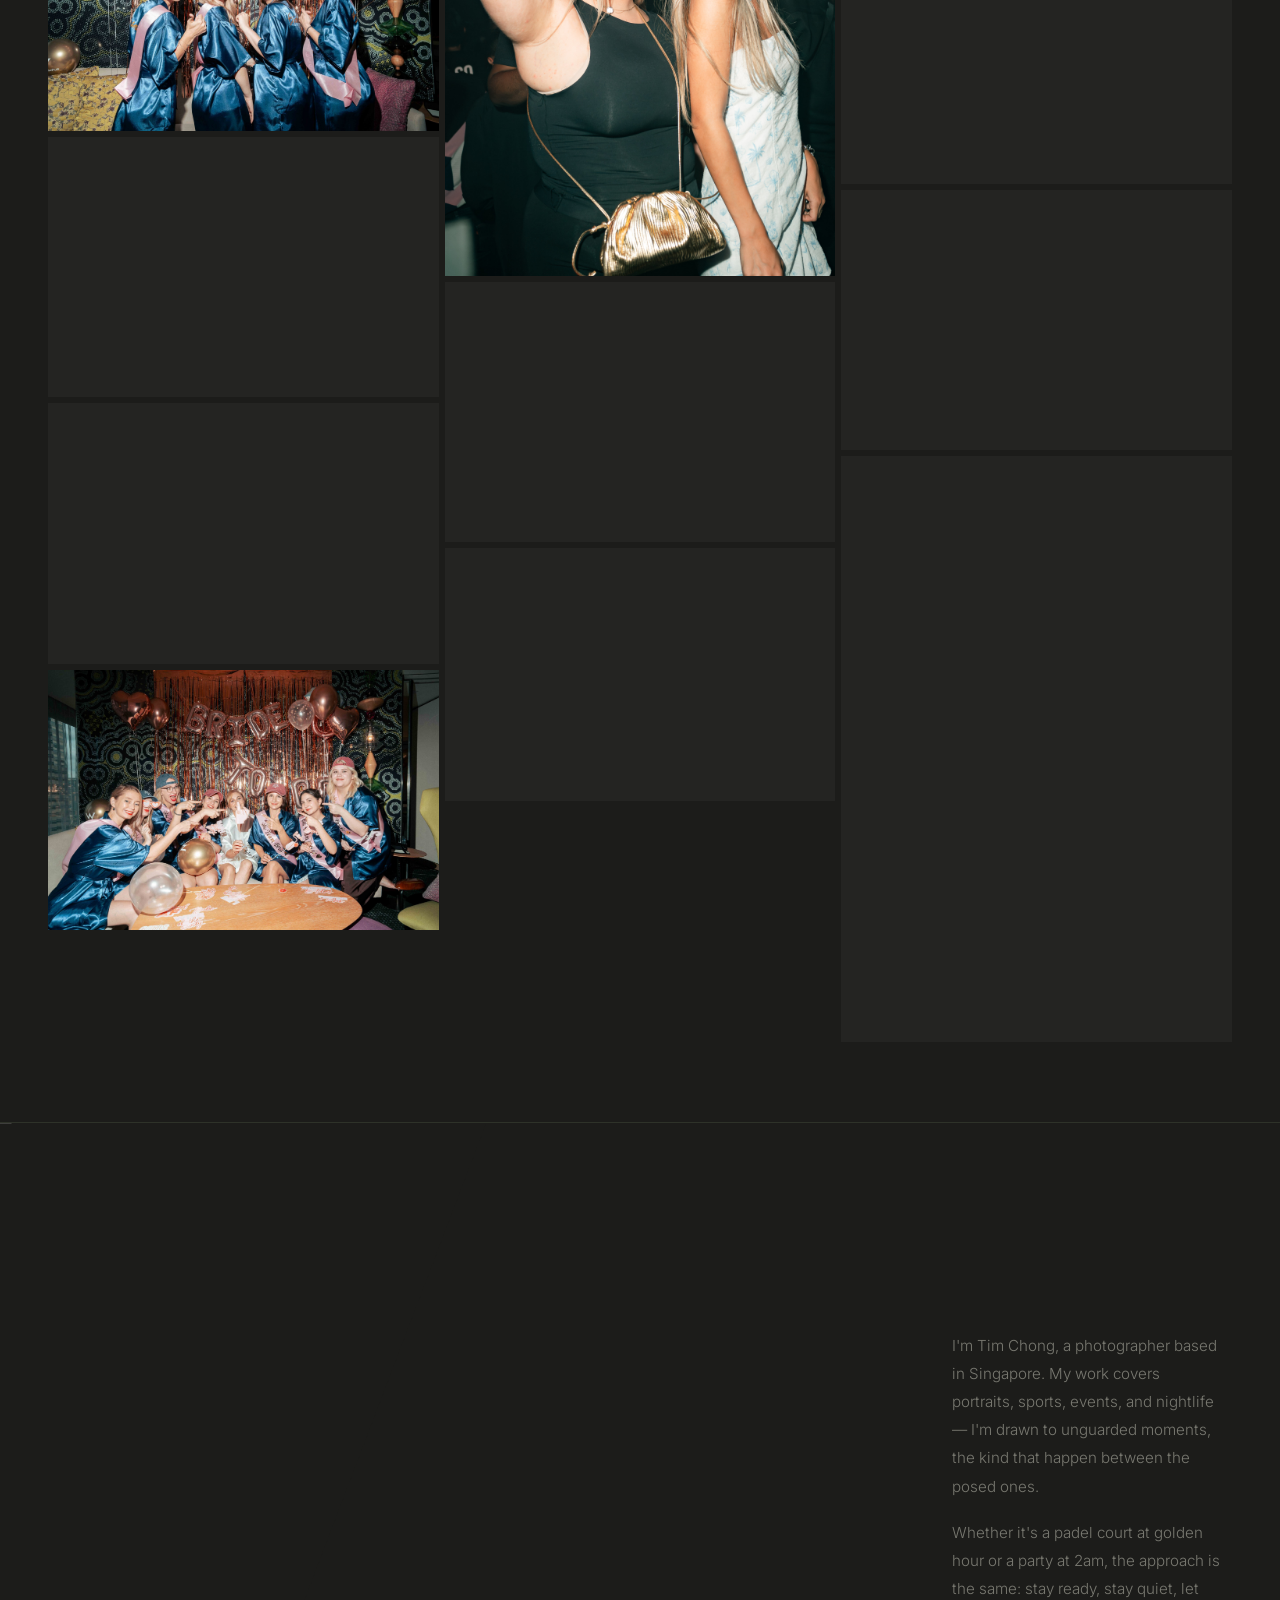
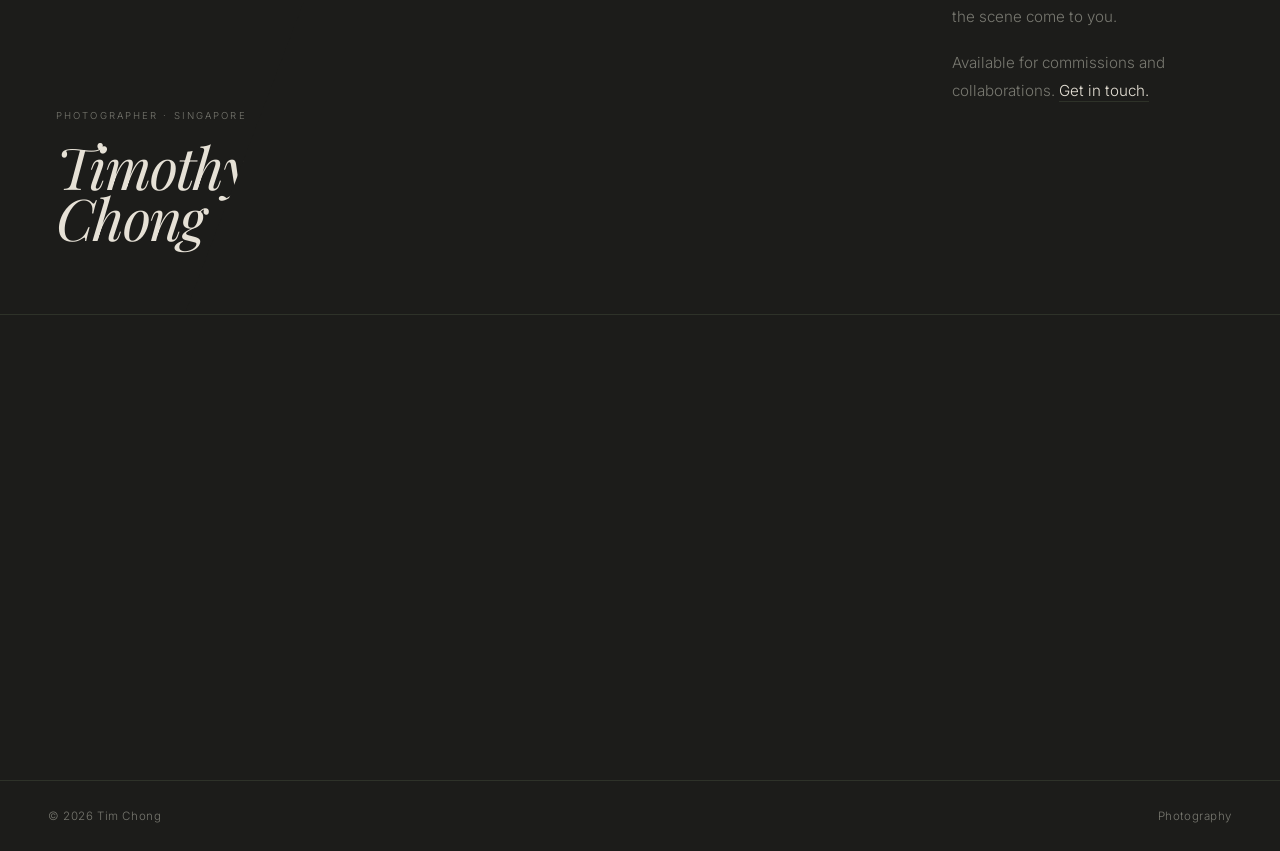
==== commit 4617a494: "Steepen about diagonal — desktop 38%, mobile 22%" ====
--- a/index.html
+++ b/index.html
@@ -43,7 +43,7 @@
     <link rel="preconnect" href="https://fonts.googleapis.com">
     <link rel="preconnect" href="https://fonts.gstatic.com" crossorigin>
     <link href="https://fonts.googleapis.com/css2?family=Inter:wght@300;400;500&family=Playfair+Display:ital,wght@0,400;0,500;1,400&display=swap" rel="stylesheet">
-    <link rel="stylesheet" href="styles.css?v=20260607">
+    <link rel="stylesheet" href="styles.css?v=20260608">
 </head>
 <body>
 
--- a/styles.css
+++ b/styles.css
@@ -605,9 +605,8 @@
     z-index: 2;
     flex: 0 0 38%;
     background: var(--bg);
-    /* Diagonal: top-right at full width, bottom-right cuts in to 68% */
-    clip-path: polygon(0 0, 100% 0, 68% 100%, 0 100%);
-    padding: 72px 96px 72px 56px;
+    clip-path: polygon(0 0, 100% 0, 38% 100%, 0 100%);
+    padding: 72px 120px 72px 56px;
     display: flex;
     flex-direction: column;
     justify-content: flex-end;
@@ -1105,7 +1104,7 @@
         align-self: end;
         z-index: 2;
         /* Diagonal bottom edge — mirrors the right-edge slant from desktop */
-        clip-path: polygon(0 0, 100% 0, 100% 48%, 0 100%);
+        clip-path: polygon(0 0, 100% 0, 100% 22%, 0 100%);
         padding: 48px 24px 96px;
     }
     .about-text {
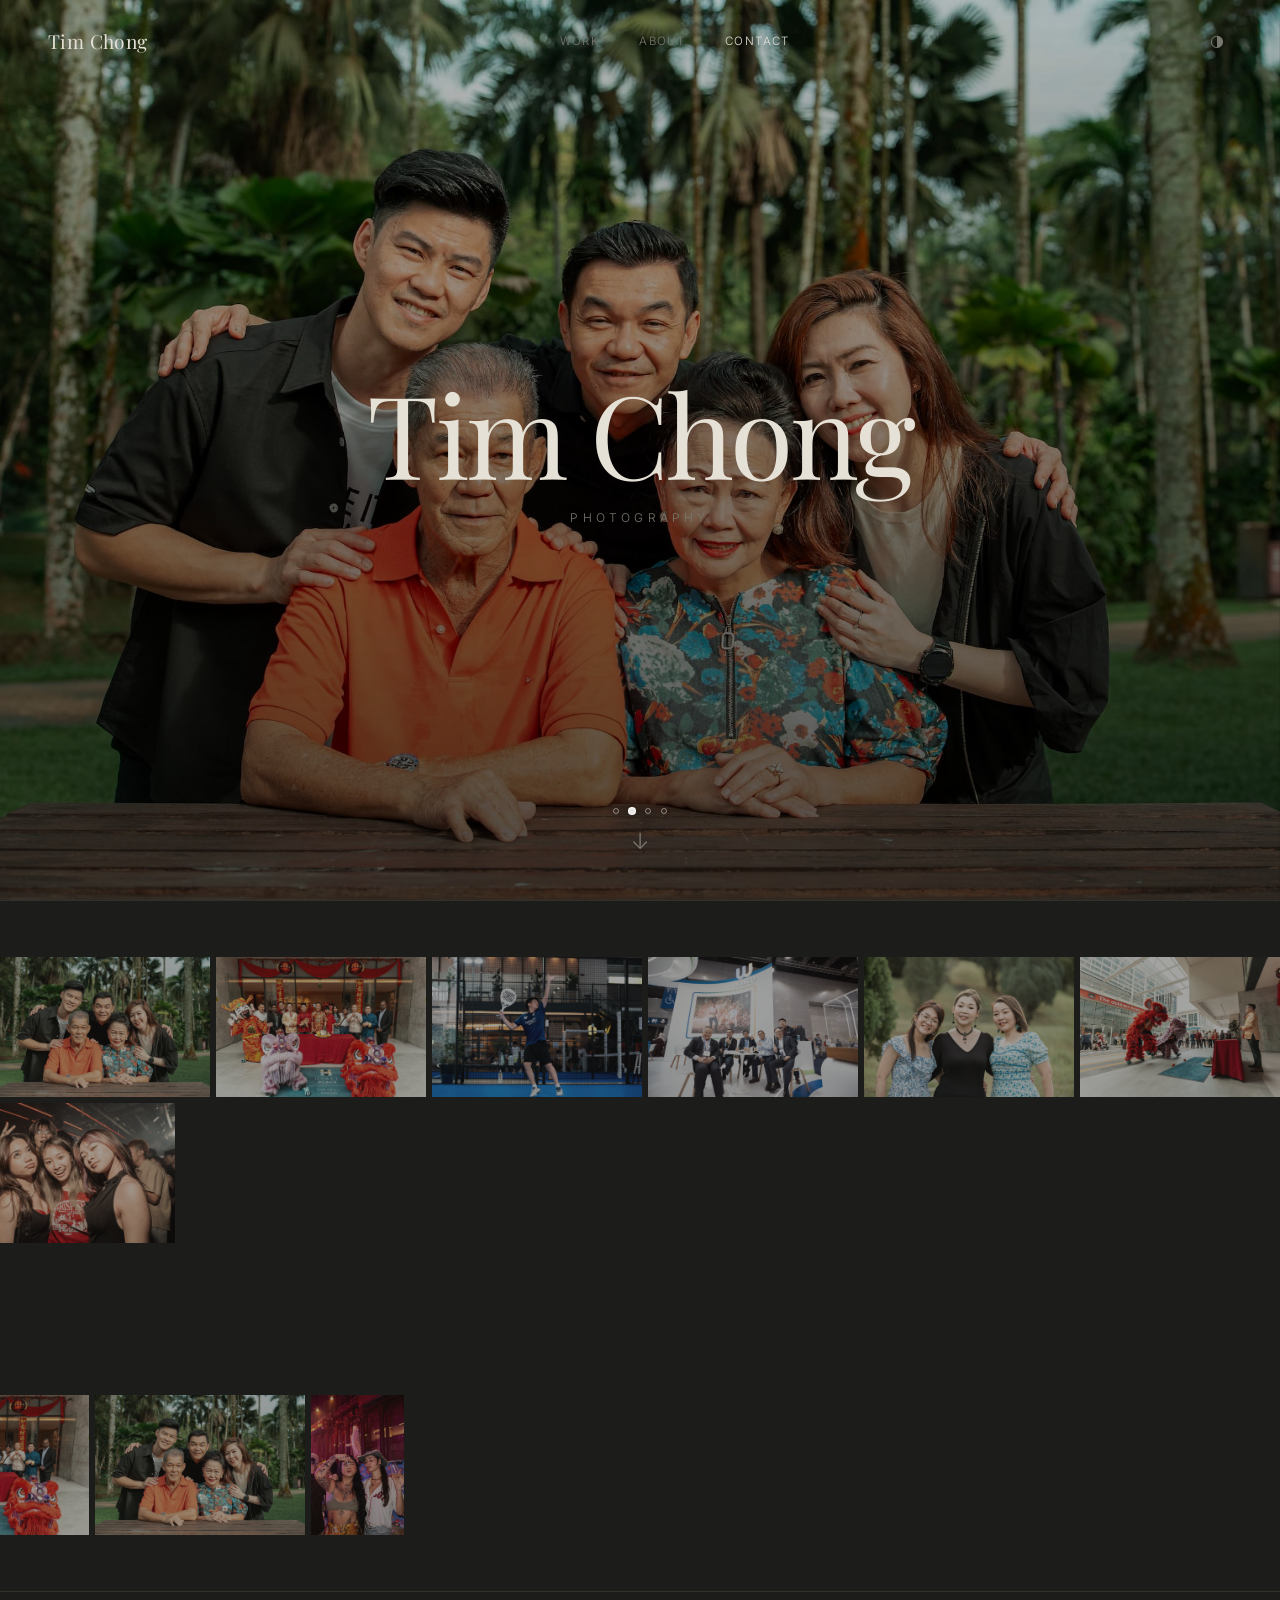
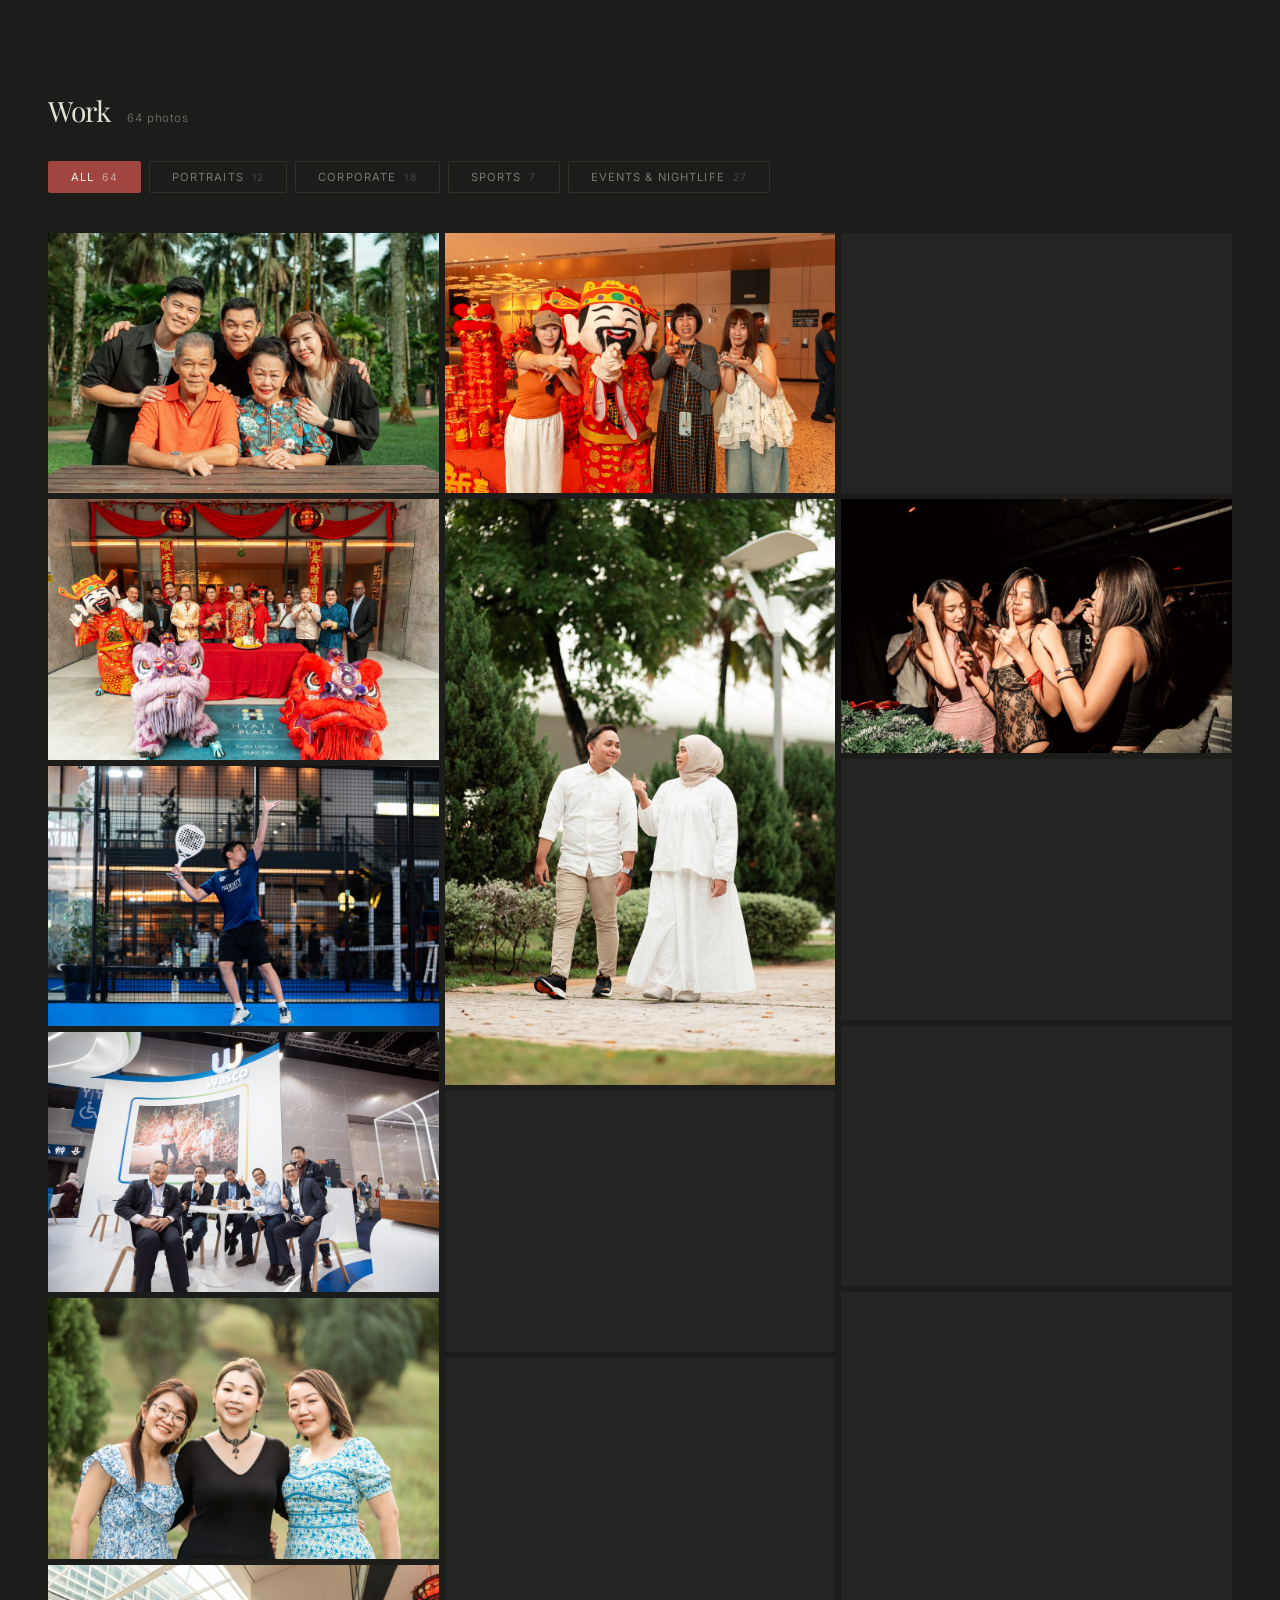
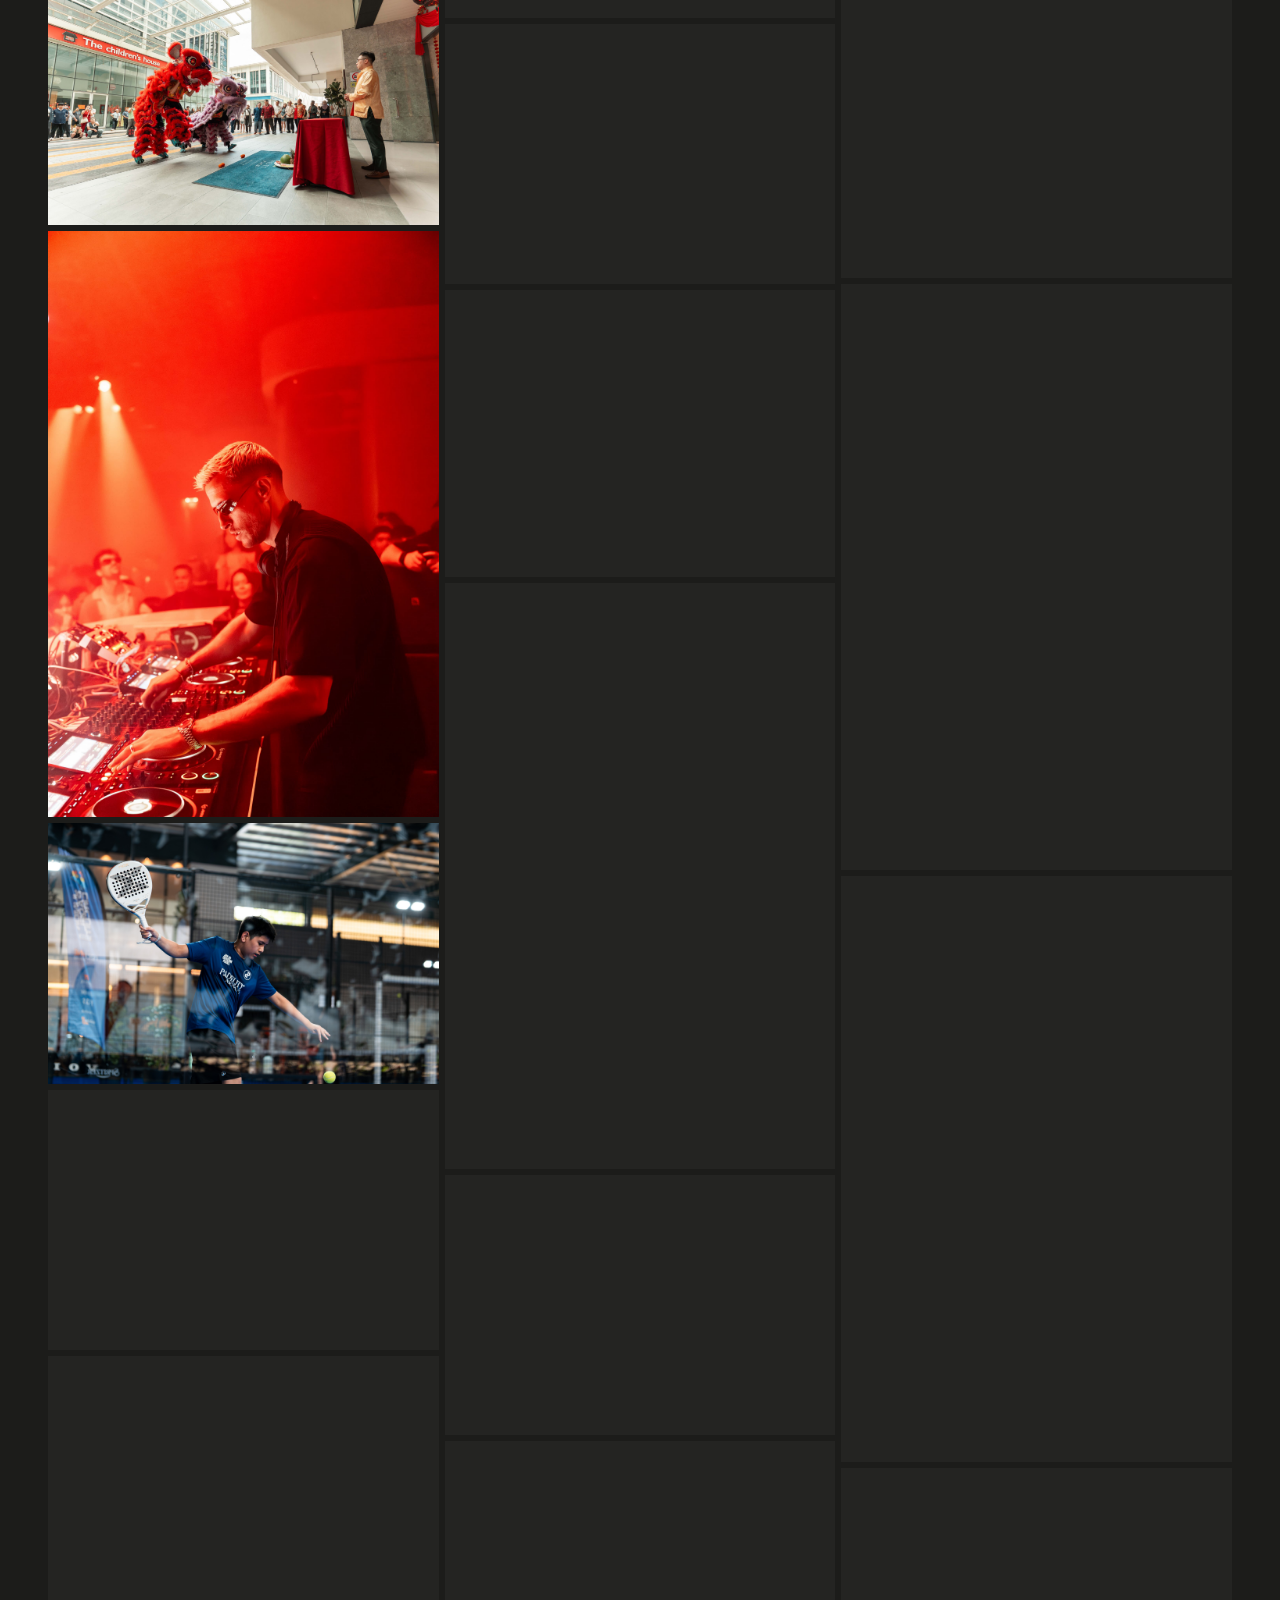
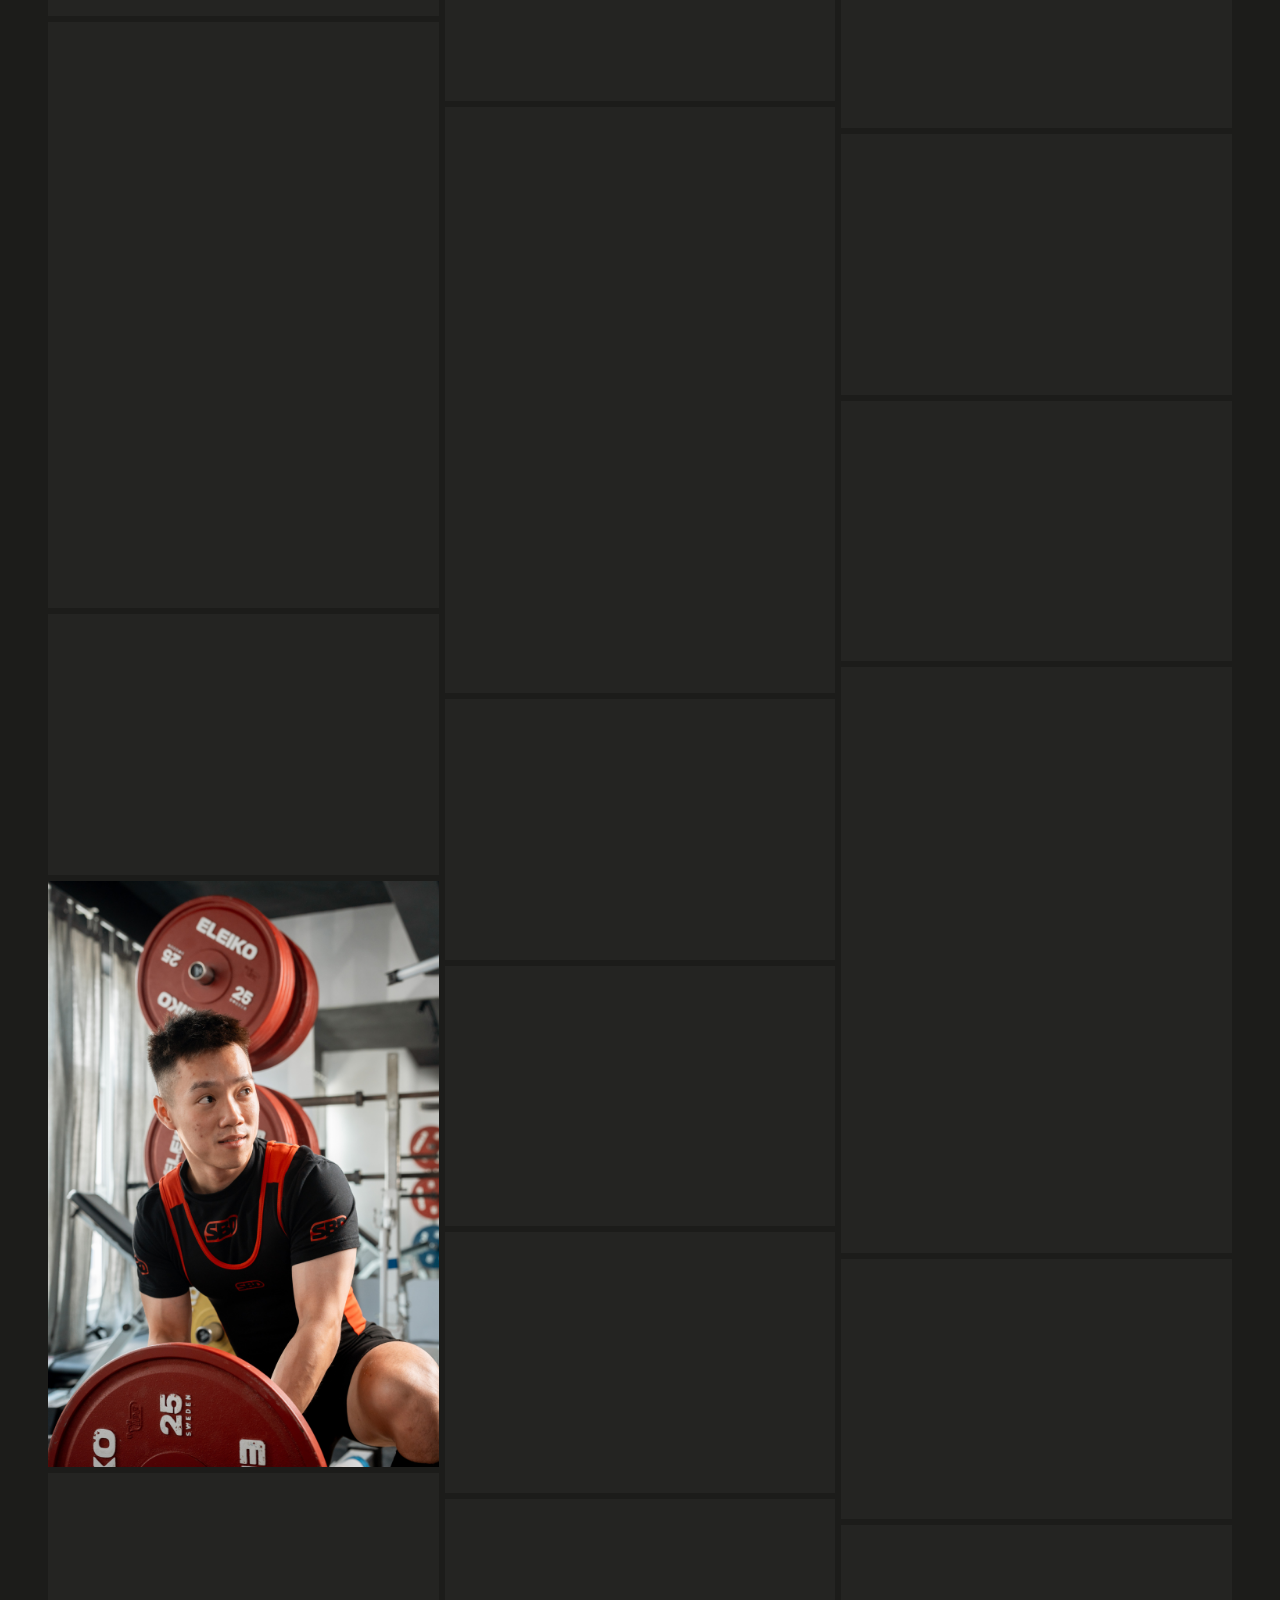
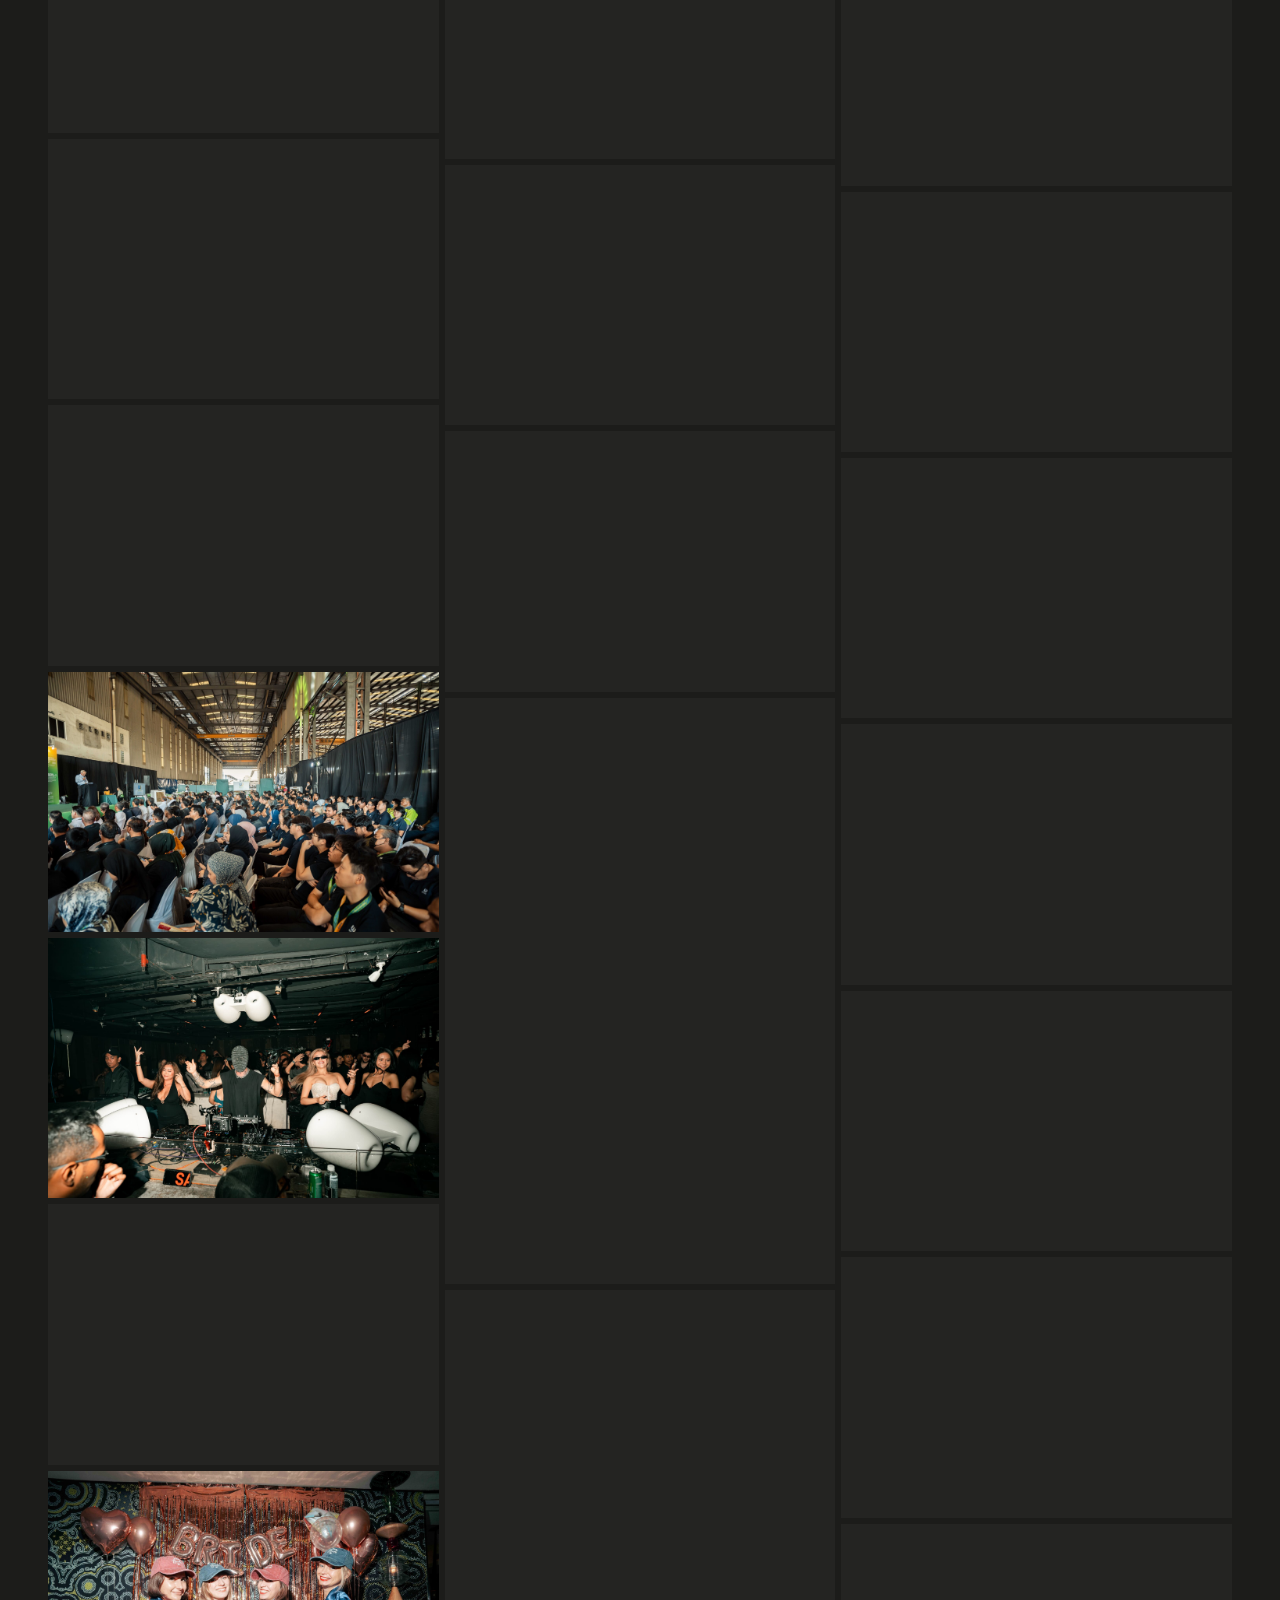
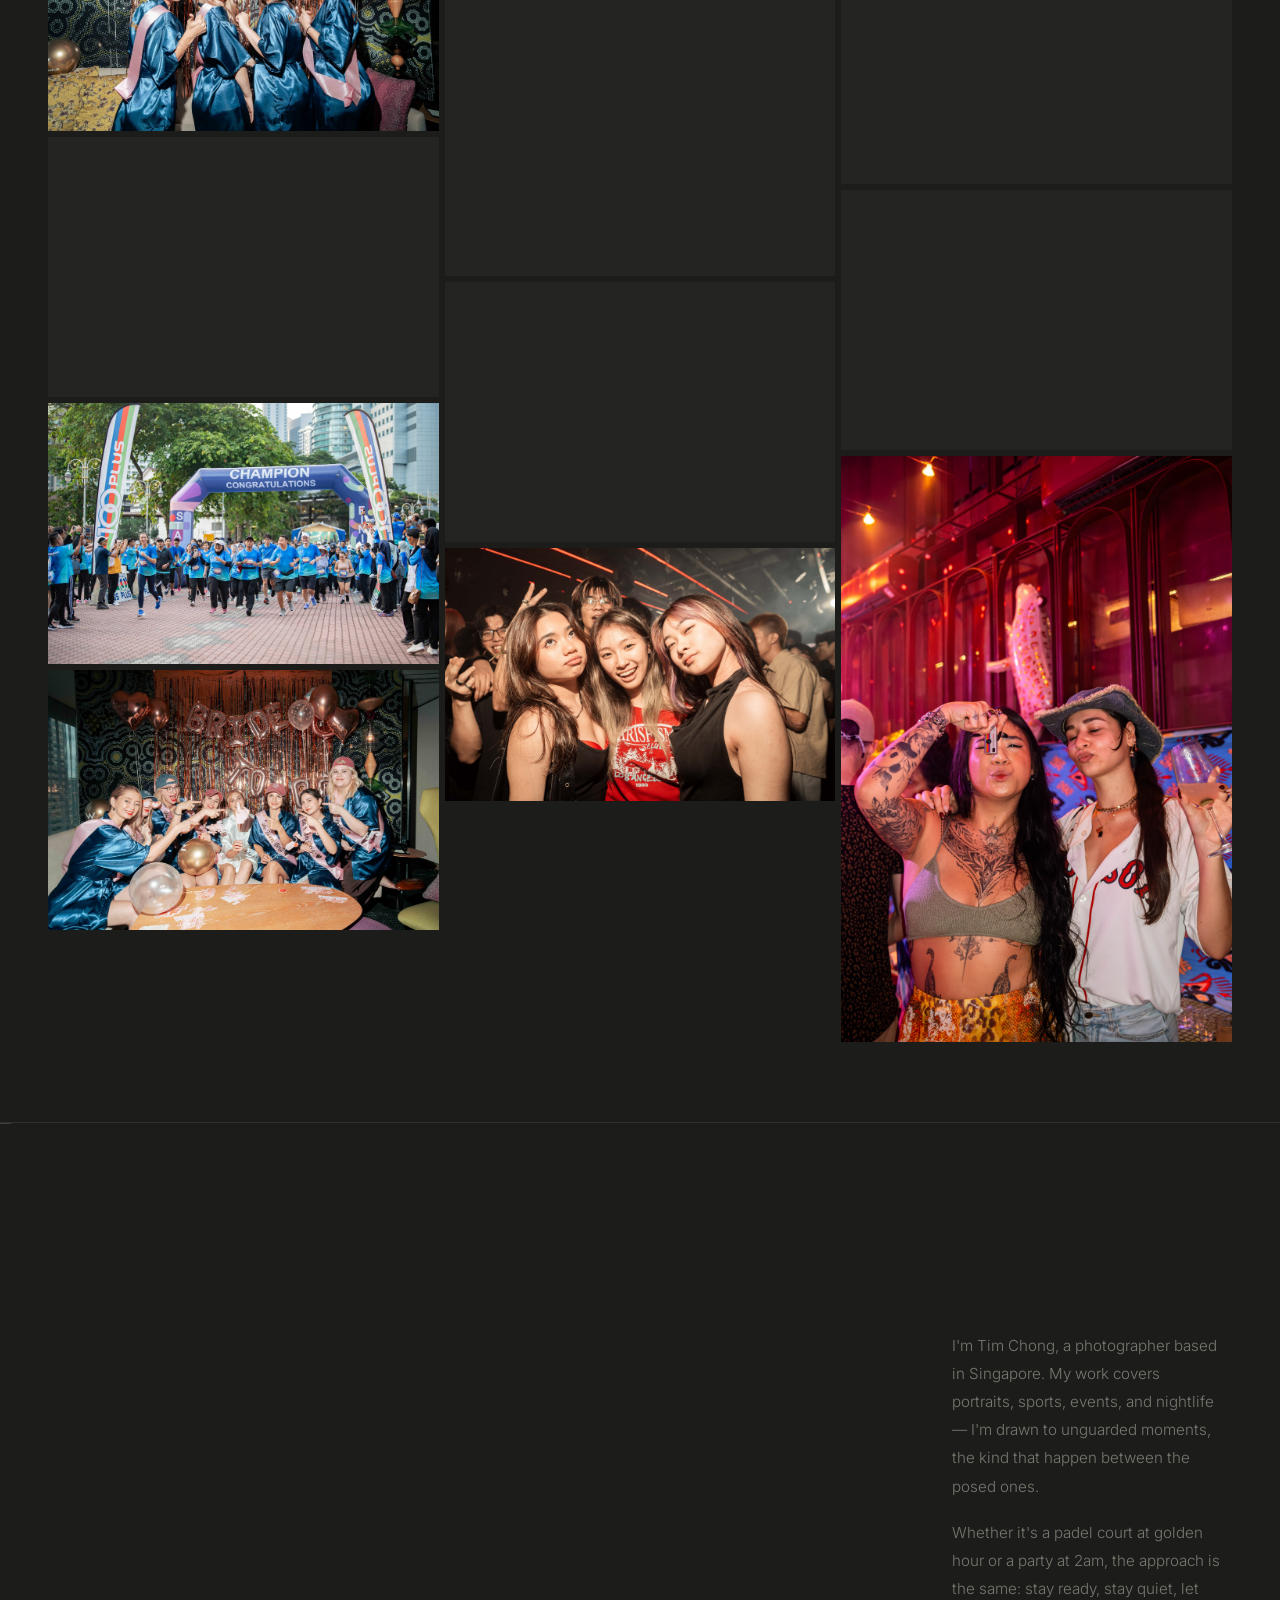
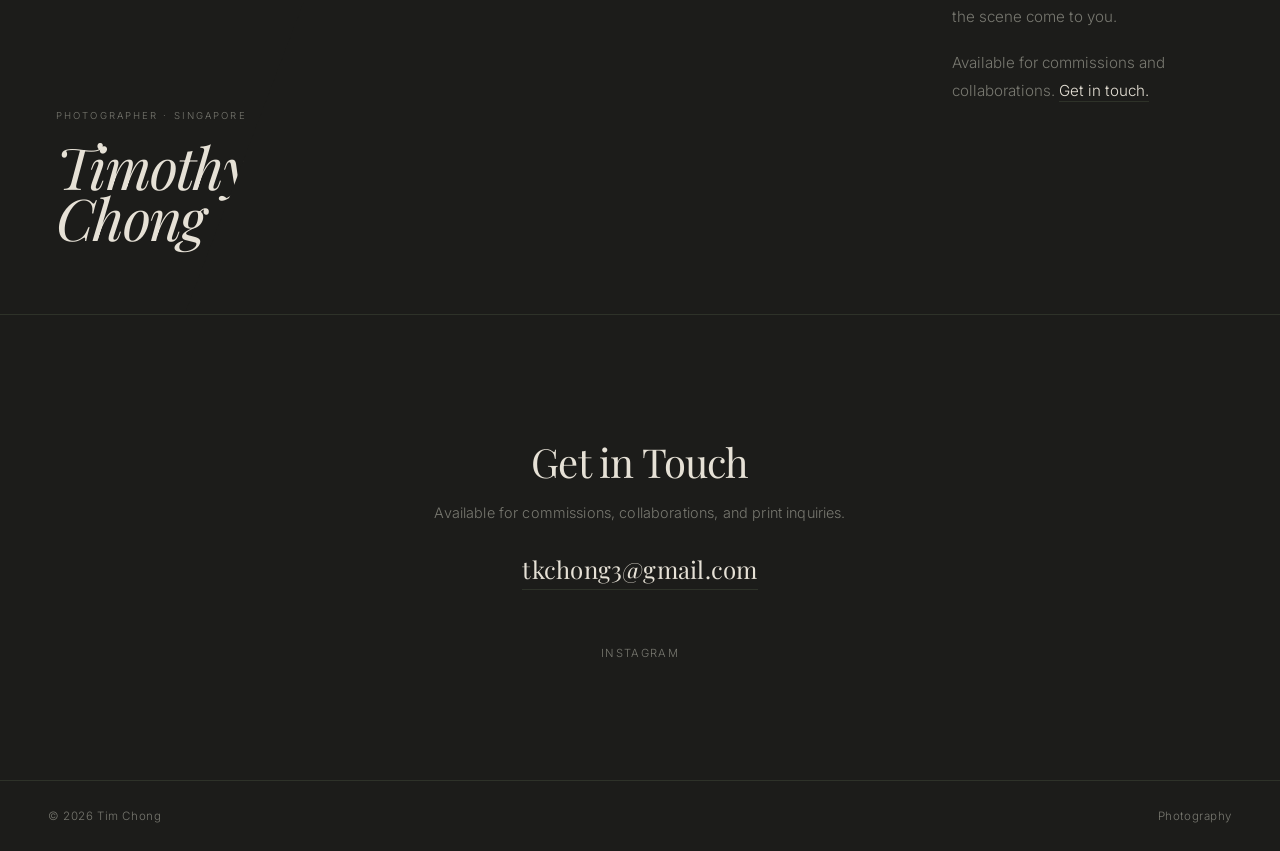
==== commit ded06282: "Performance optimisations - Remove unused Google Fonts weights (Inter 500, Playfair 500) — saves ~2-" ====
--- a/index.html
+++ b/index.html
@@ -42,8 +42,8 @@
 
     <link rel="preconnect" href="https://fonts.googleapis.com">
     <link rel="preconnect" href="https://fonts.gstatic.com" crossorigin>
-    <link href="https://fonts.googleapis.com/css2?family=Inter:wght@300;400;500&family=Playfair+Display:ital,wght@0,400;0,500;1,400&display=swap" rel="stylesheet">
-    <link rel="stylesheet" href="styles.css?v=20260608">
+    <link href="https://fonts.googleapis.com/css2?family=Inter:wght@300;400&family=Playfair+Display:ital,wght@0,400;1,400&display=swap" rel="stylesheet">
+    <link rel="stylesheet" href="styles.css?v=20260609">
 </head>
 <body>
 
@@ -370,7 +370,7 @@
 
     <button id="back-to-top" aria-label="Back to top">↑</button>
 
-    <script src="script.js?v=20260605"></script>
+    <script src="script.js?v=20260609"></script>
 
 </body>
 </html>
--- a/styles.css
+++ b/styles.css
@@ -1053,29 +1053,14 @@
         background: var(--text);
         transform: scale(1.35);
     }
-}
-
-@media (max-width: 640px) {
+
     #navbar,
-    #navbar.scrolled {
-        padding: 20px 24px;
-    }
-
-    .nav-links {
-        display: none;
-    }
-
-    .hamburger {
-        display: flex;
-    }
-
-    .mobile-menu {
-        display: flex;
-    }
-
-    #gallery {
-        padding: 80px 16px 60px;
-    }
+    #navbar.scrolled { padding: 20px 24px; }
+    .nav-links { display: none; }
+    .hamburger { display: flex; }
+    .mobile-menu { display: flex; }
+
+    #gallery { padding: 80px 16px 60px; }
 
     /* About on mobile: image + name overlap (grid-row 1), text below */
     #about {
@@ -1103,7 +1088,6 @@
         grid-row: 1;
         align-self: end;
         z-index: 2;
-        /* Diagonal bottom edge — mirrors the right-edge slant from desktop */
         clip-path: polygon(0 0, 100% 0, 100% 22%, 0 100%);
         padding: 48px 24px 96px;
     }
@@ -1119,9 +1103,7 @@
     #collage { padding: 32px 0; }
     .collage-row img { height: 90px; }
 
-    #contact {
-        padding: 80px 24px;
-    }
+    #contact { padding: 80px 24px; }
 
     footer {
         padding: 24px;
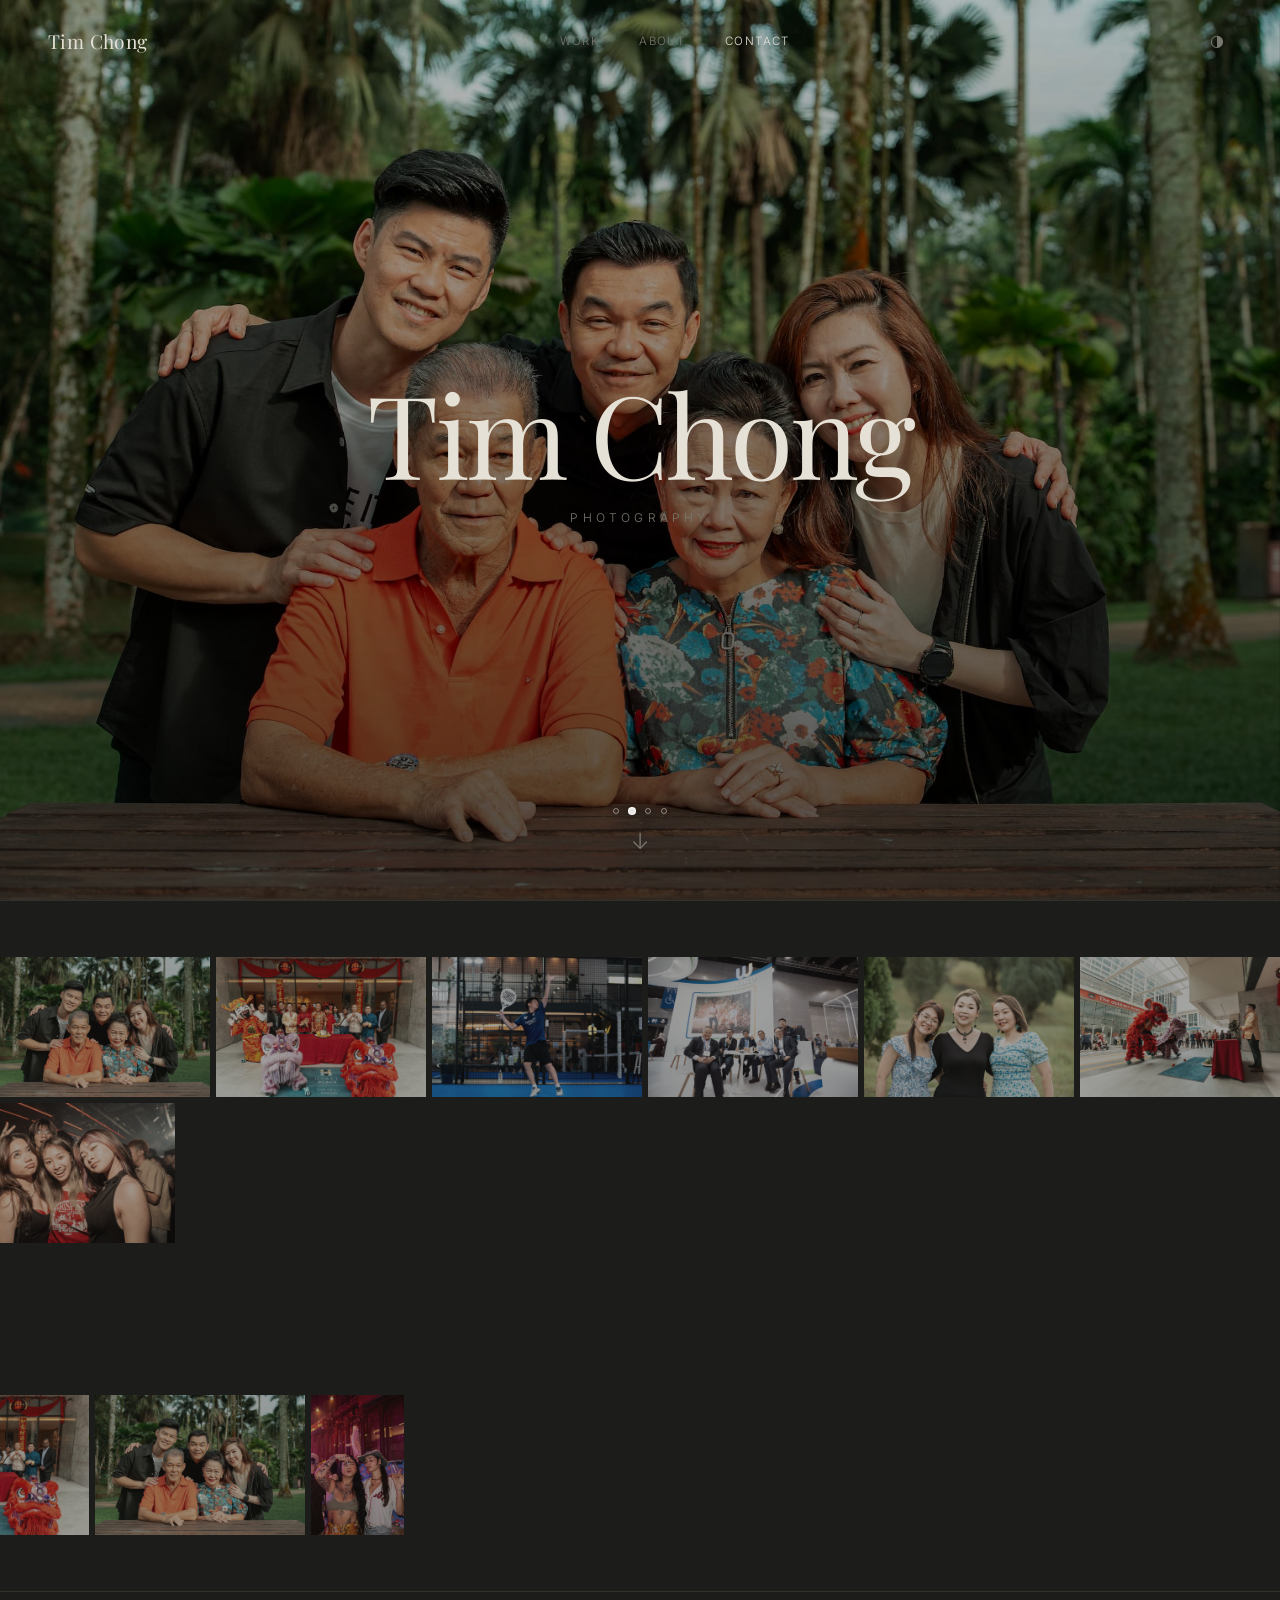
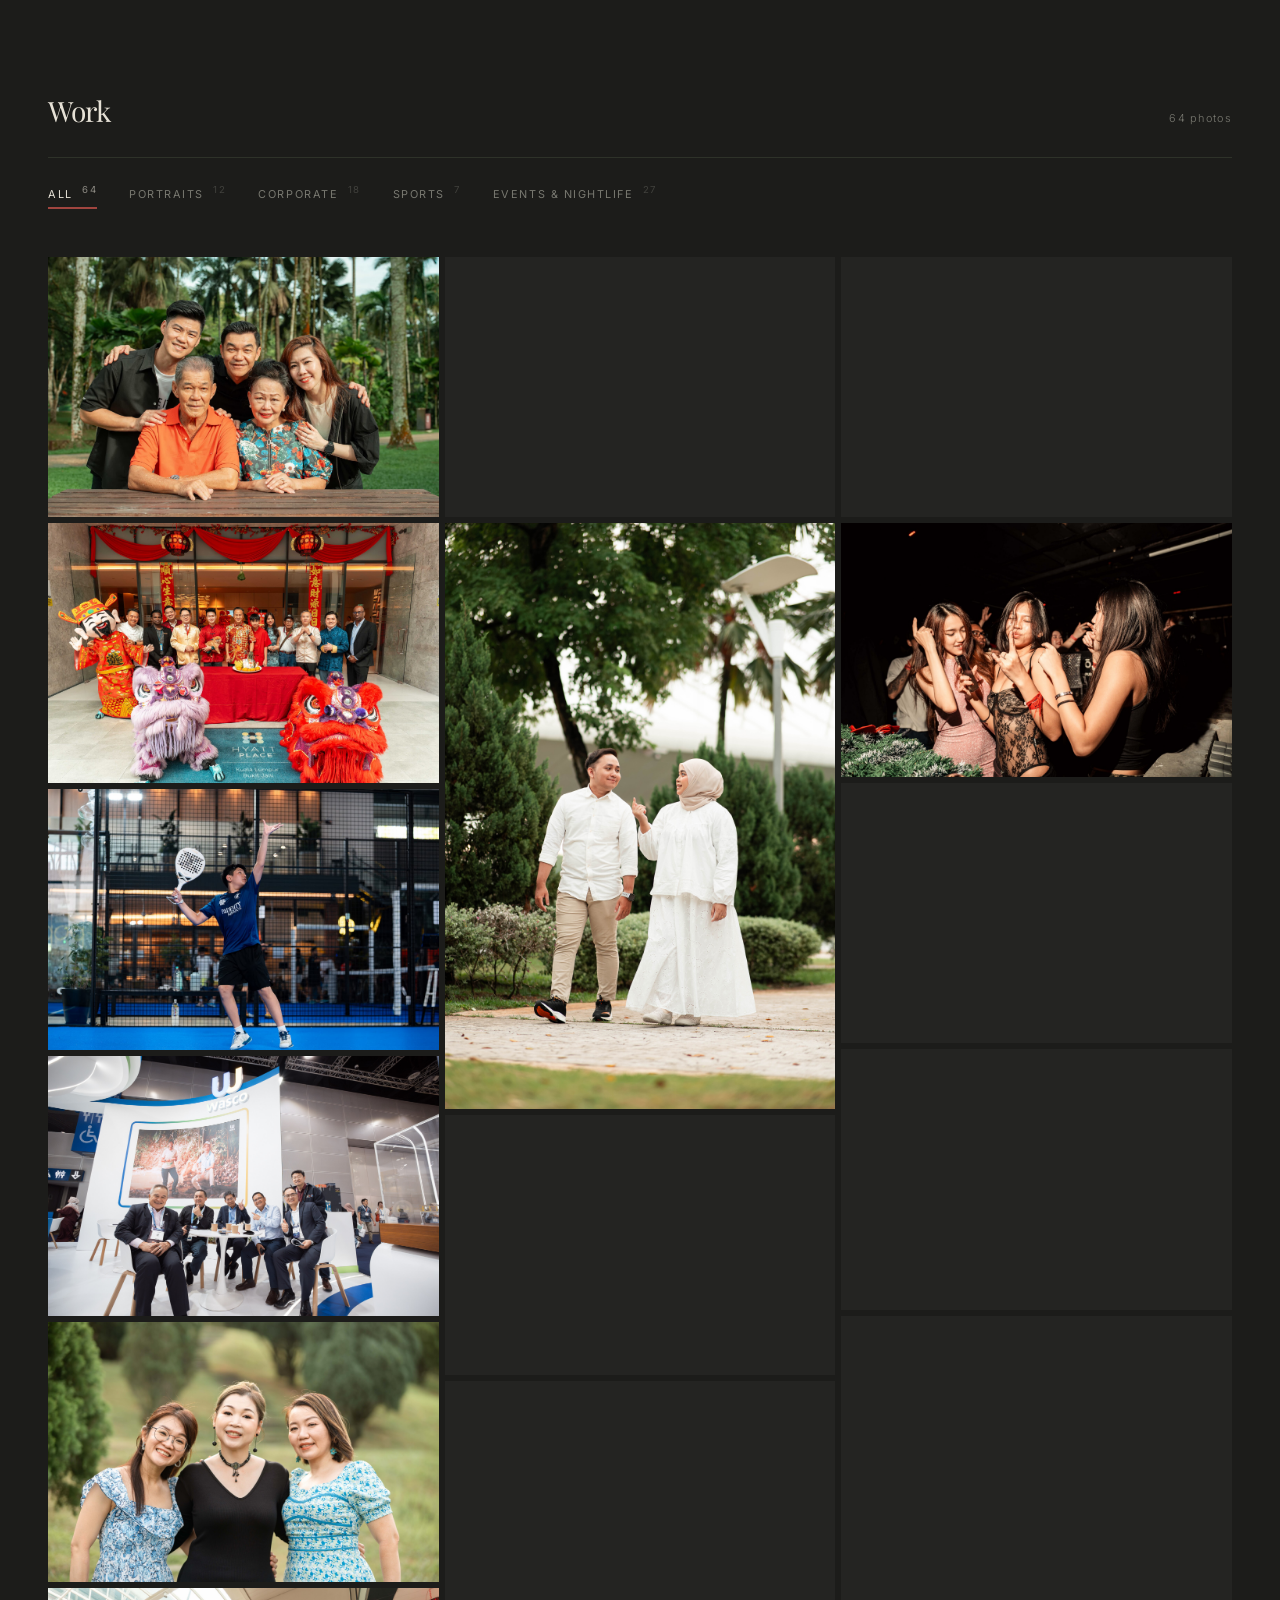
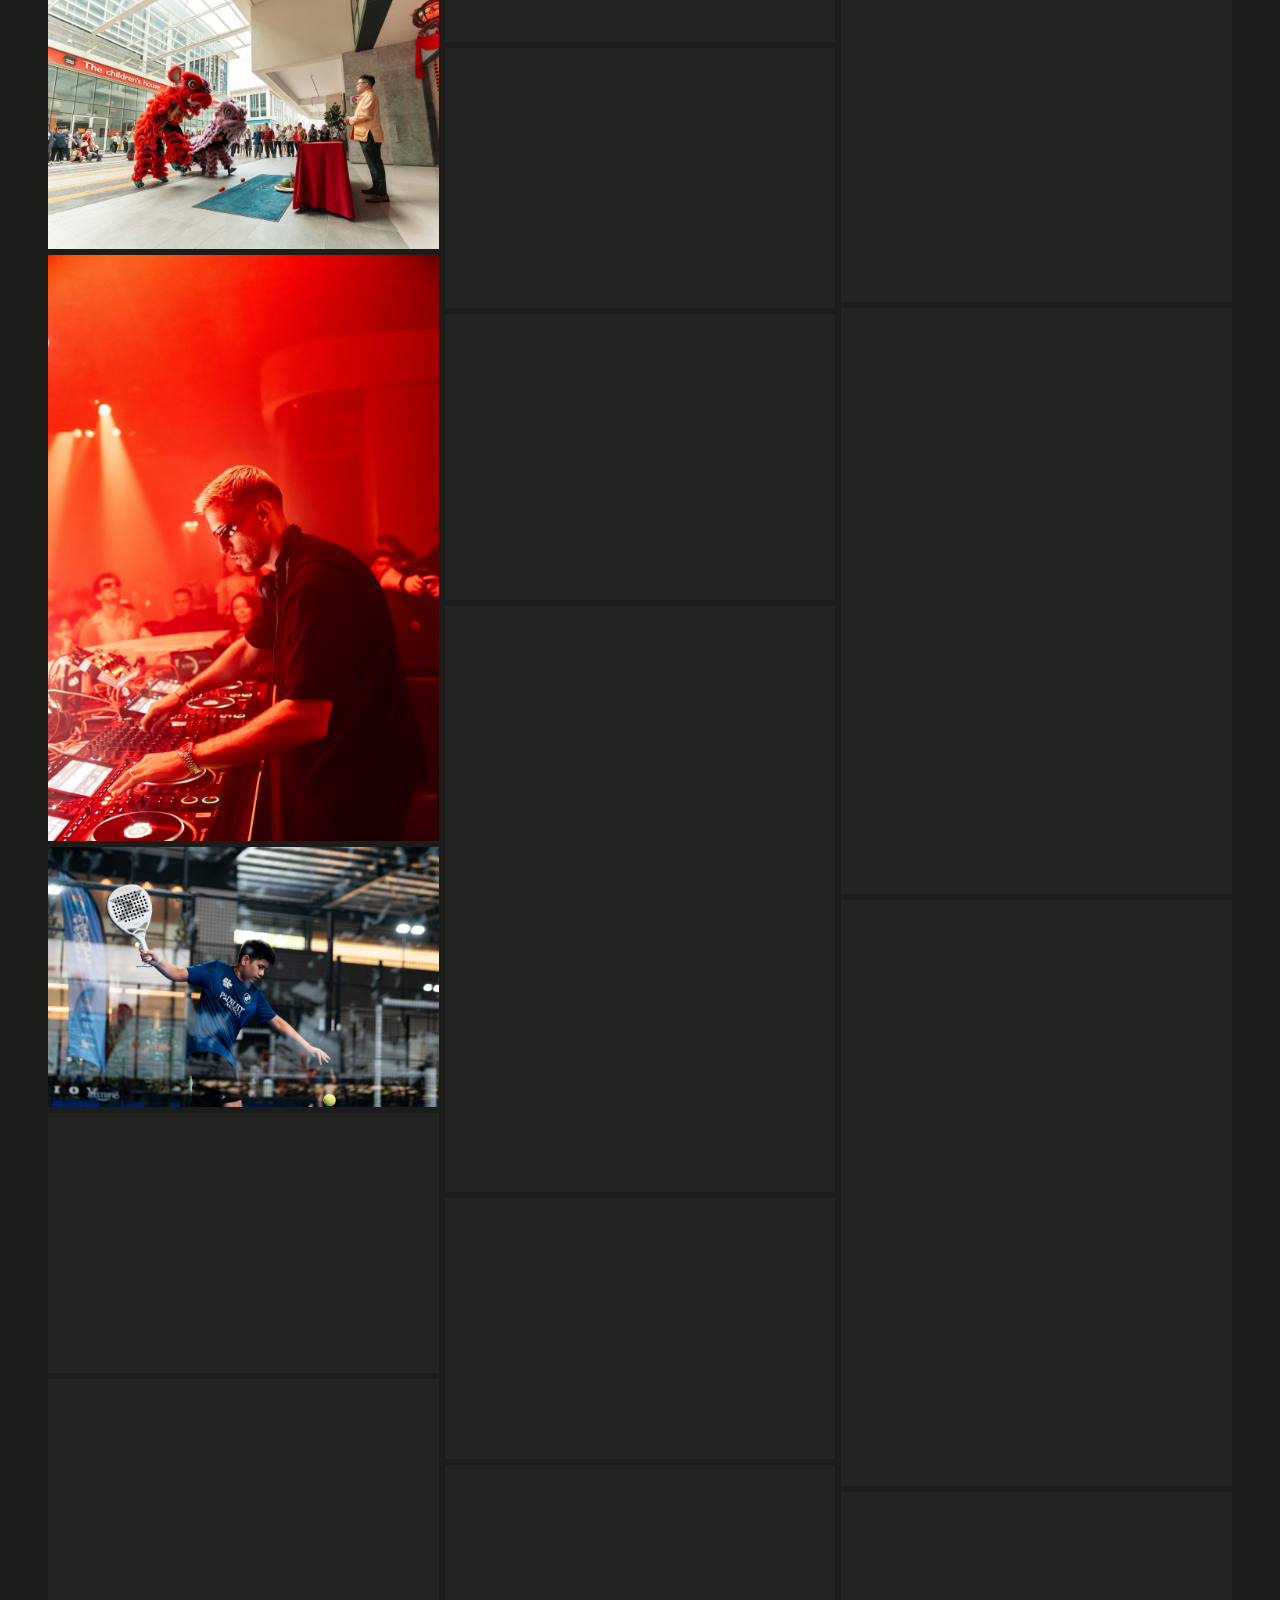
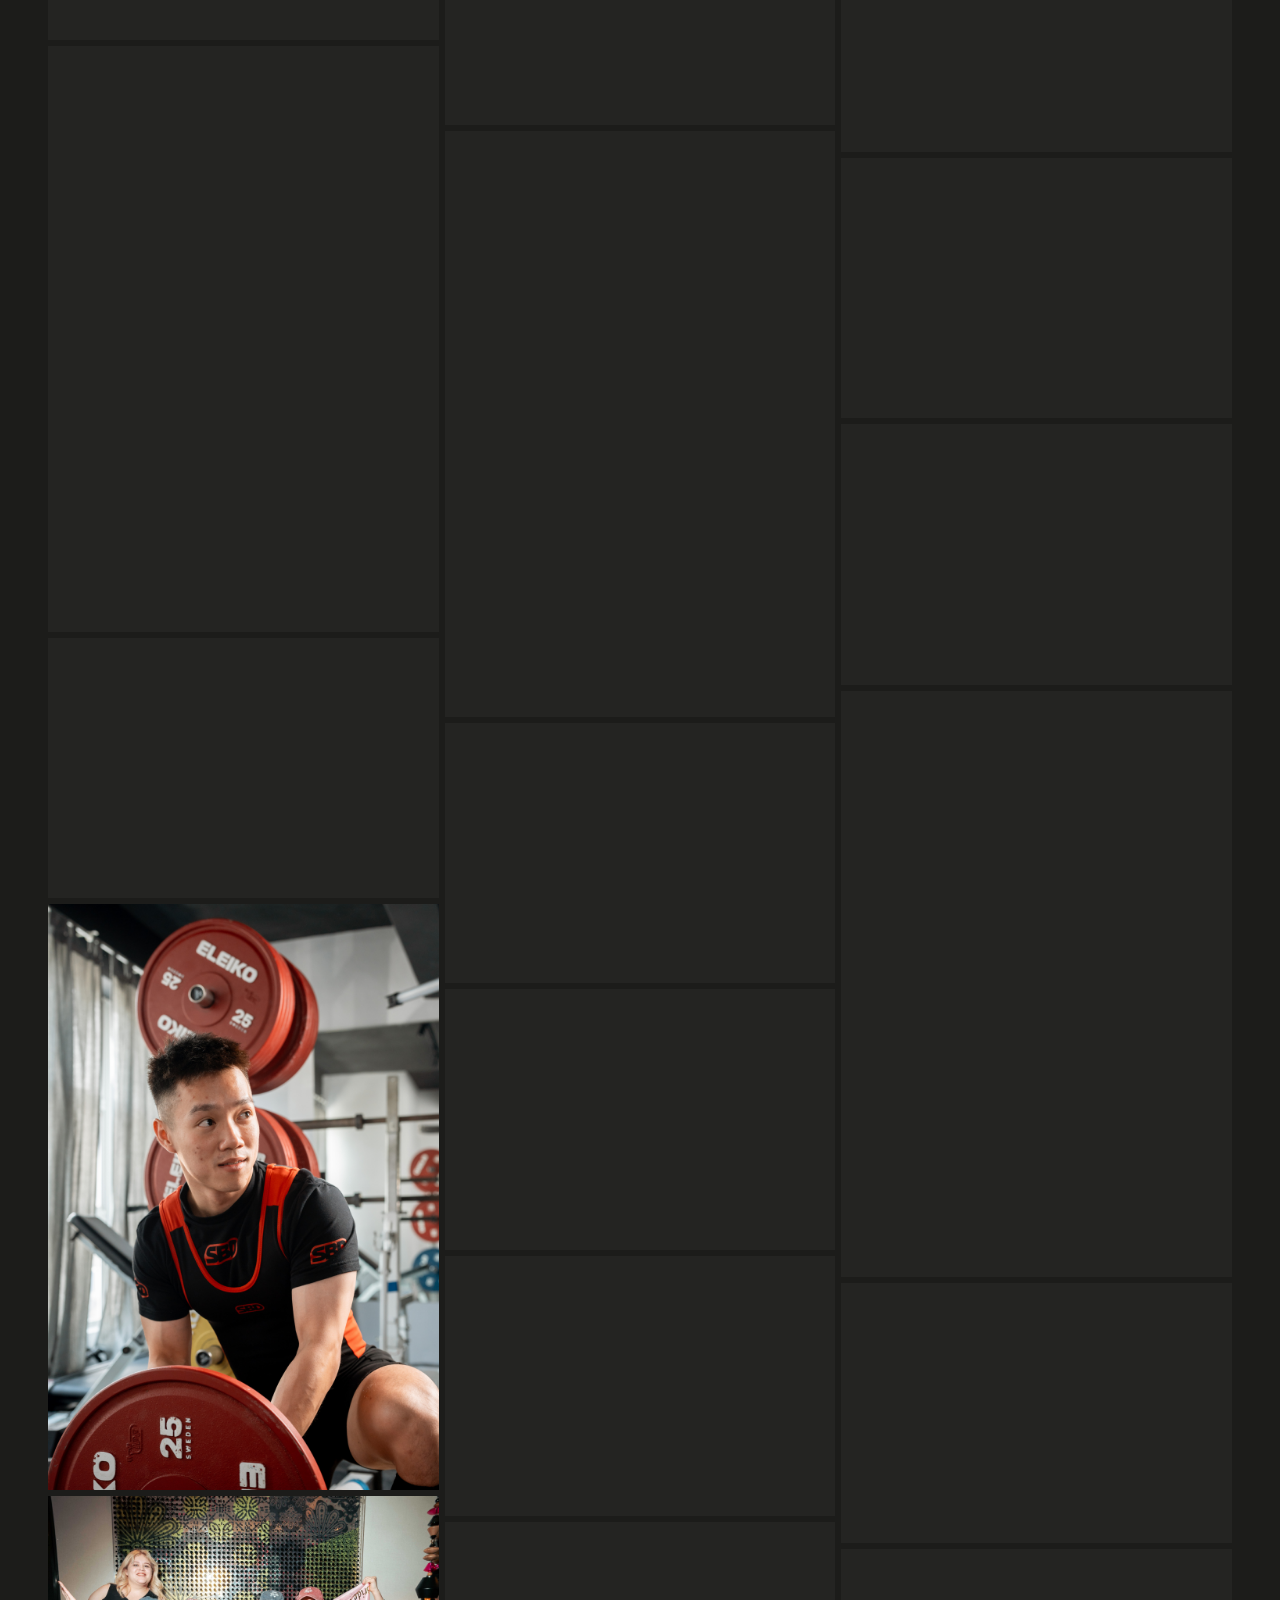
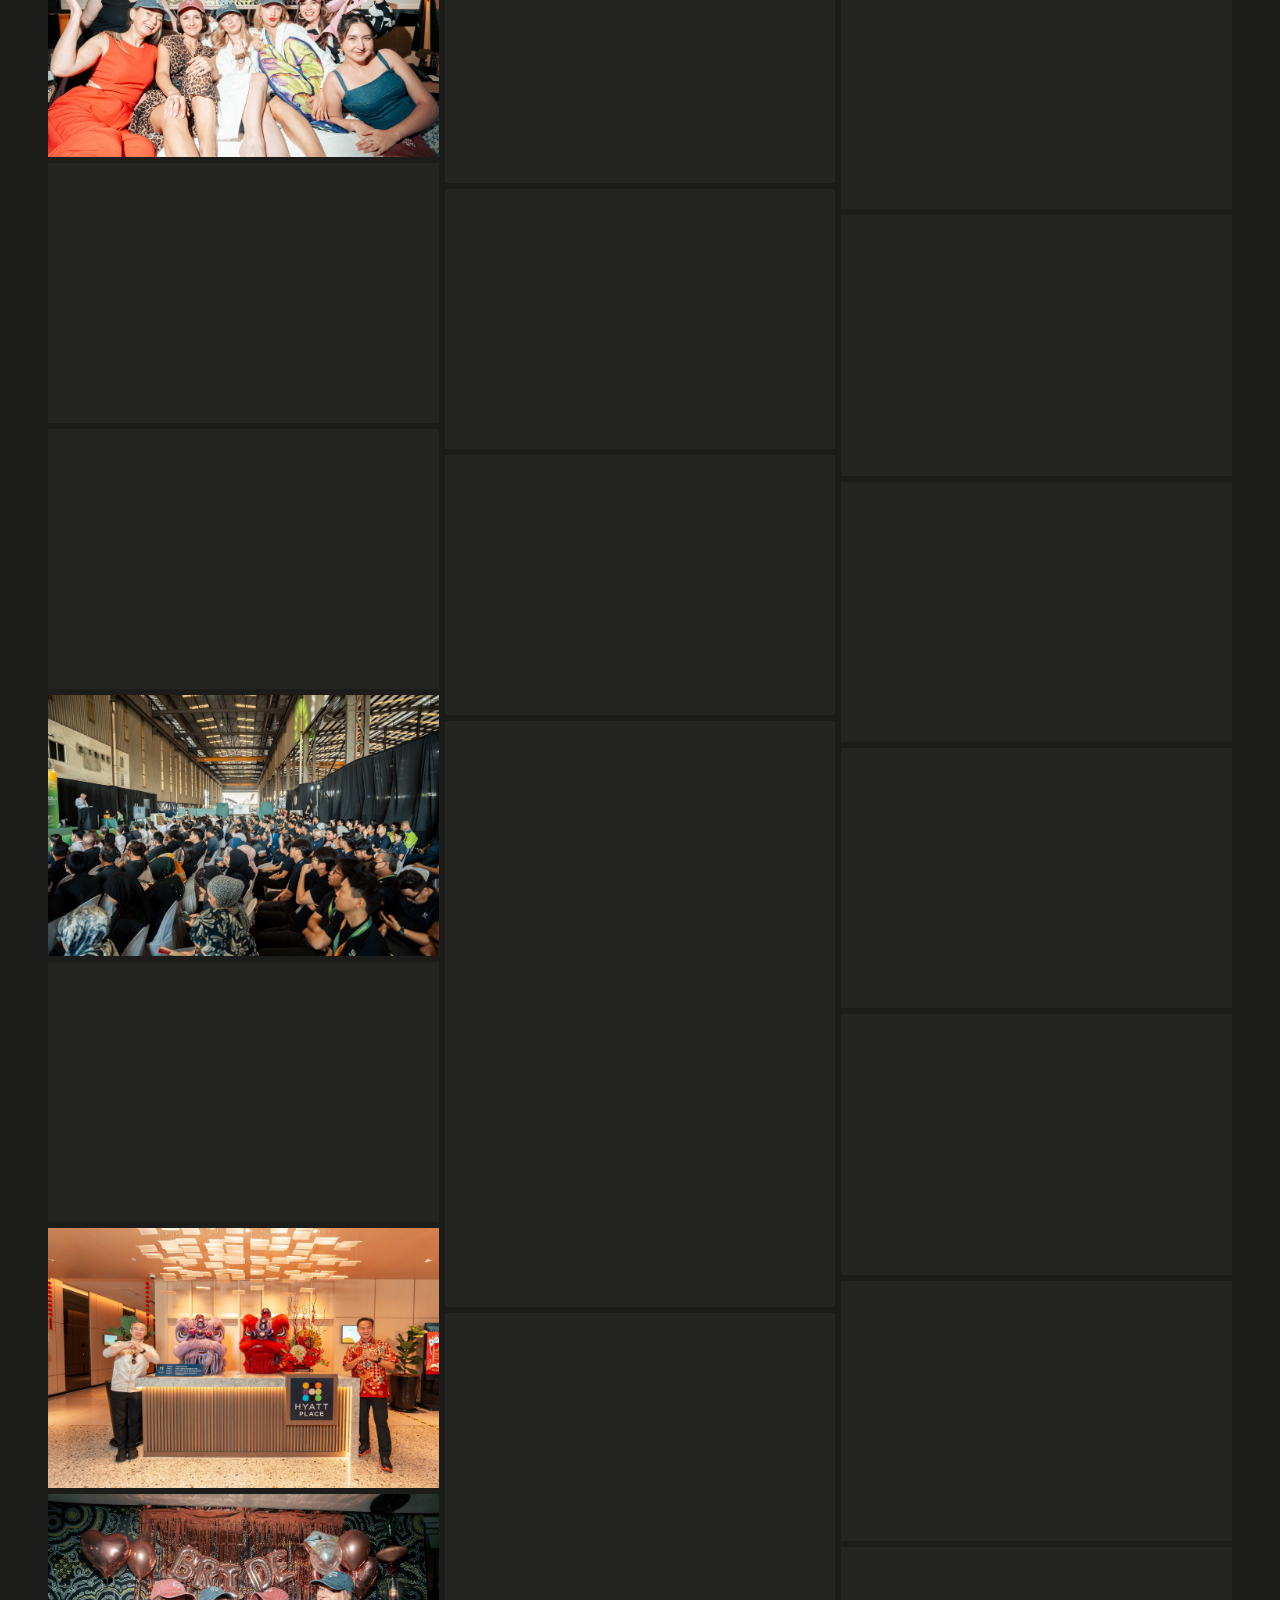
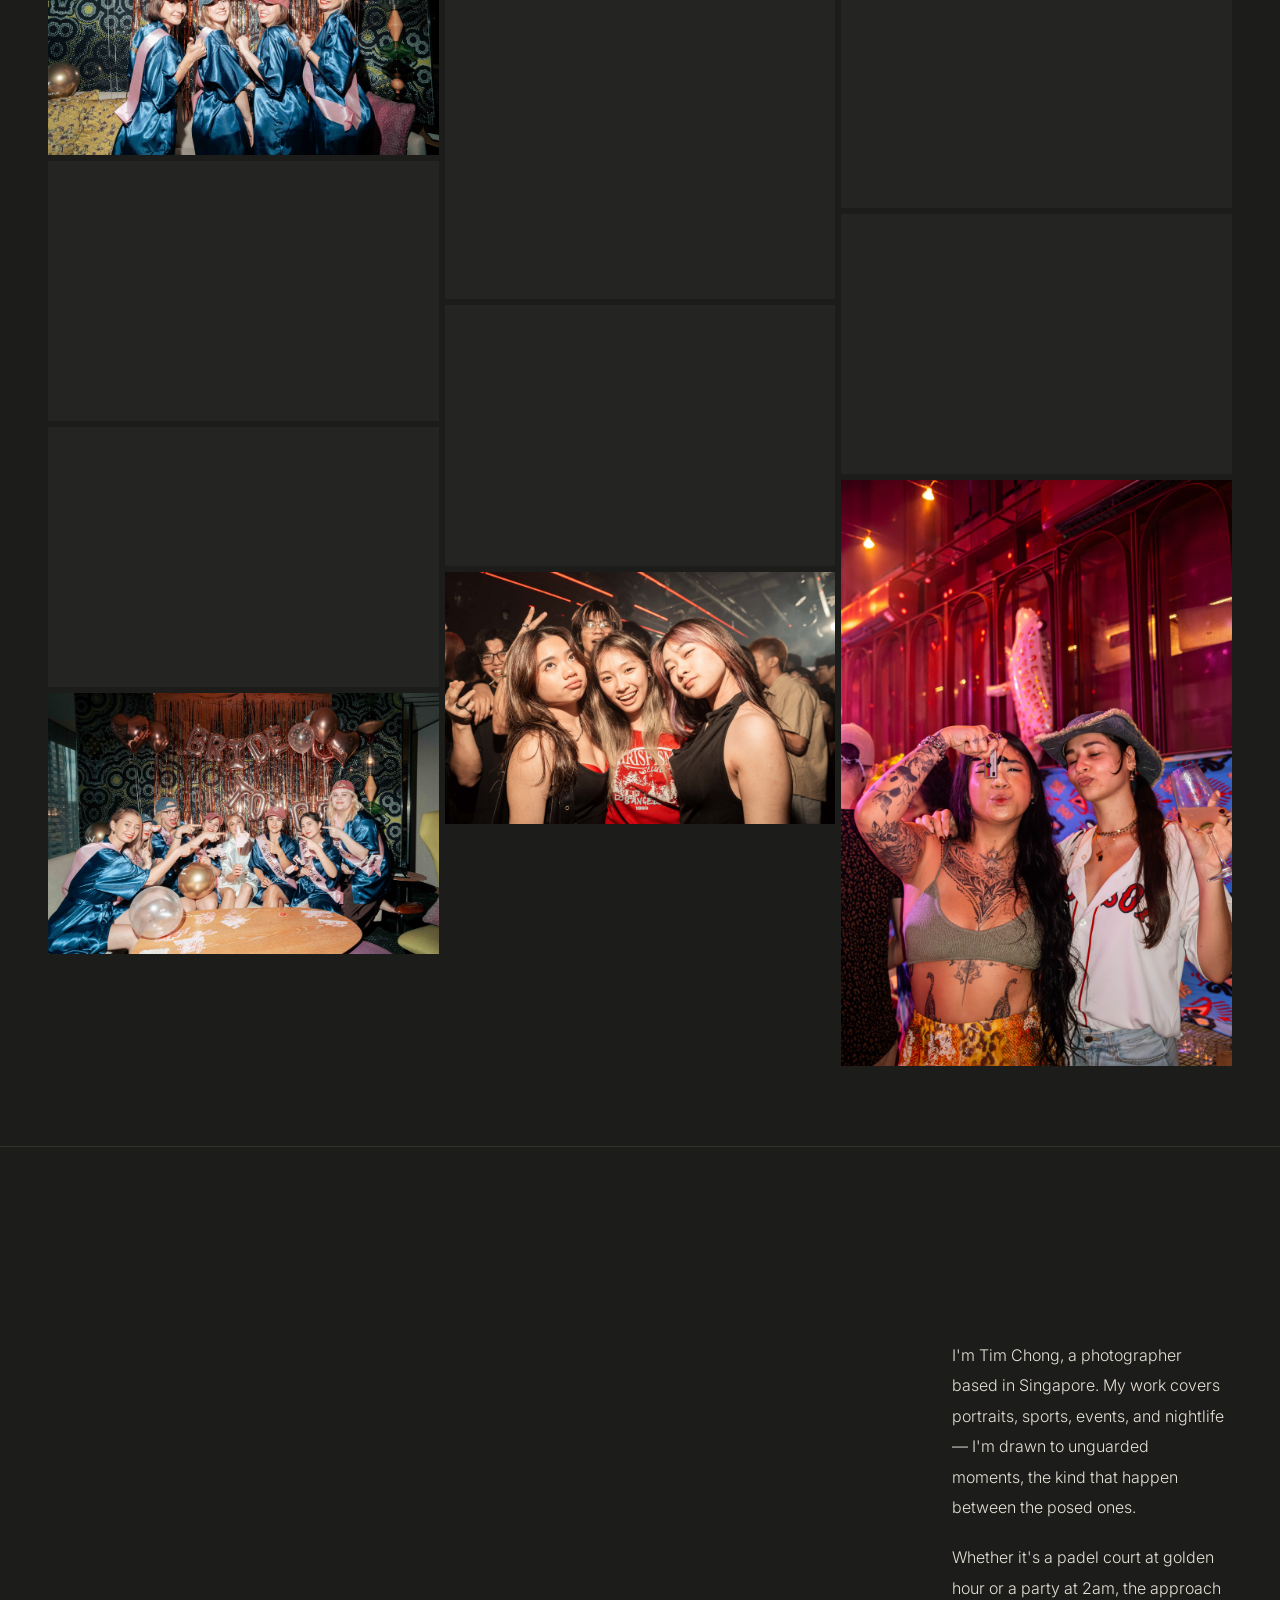
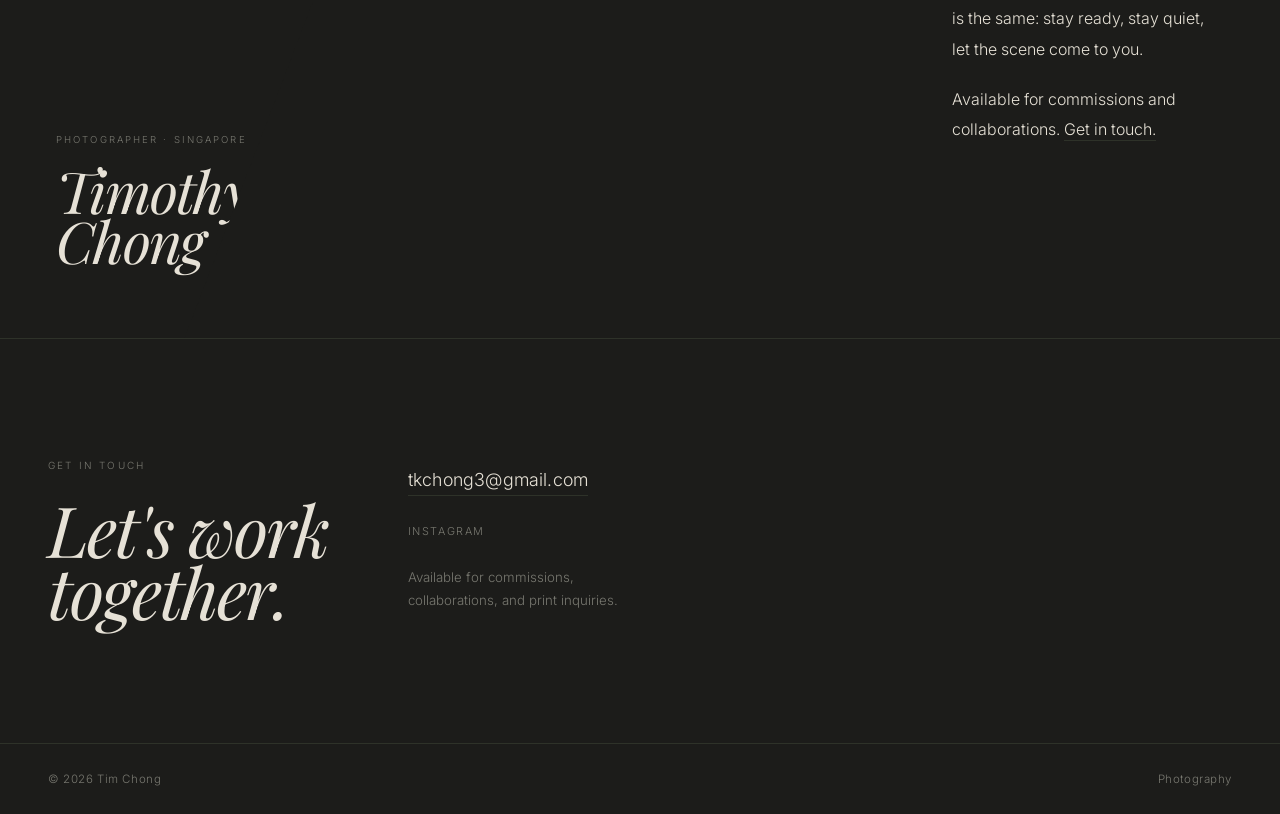
==== commit b7f480f0: "Design improvements — filters, contact, about text - Filter buttons: remove bordered pills, switch t" ====
--- a/index.html
+++ b/index.html
@@ -43,7 +43,7 @@
     <link rel="preconnect" href="https://fonts.googleapis.com">
     <link rel="preconnect" href="https://fonts.gstatic.com" crossorigin>
     <link href="https://fonts.googleapis.com/css2?family=Inter:wght@300;400&family=Playfair+Display:ital,wght@0,400;1,400&display=swap" rel="stylesheet">
-    <link rel="stylesheet" href="styles.css?v=20260609">
+    <link rel="stylesheet" href="styles.css?v=20260610">
 </head>
 <body>
 
@@ -341,12 +341,18 @@
     </section>
 
     <section id="contact">
-        <h2>Get in Touch</h2>
-        <p>Available for commissions, collaborations, and print inquiries.</p>
-        <a href="mailto:tkchong3@gmail.com" class="contact-email">tkchong3@gmail.com</a>
-
-        <div class="social-links">
-            <a href="https://www.instagram.com/a_wild_timothy" target="_blank" rel="noopener me">Instagram</a>
+        <div class="contact-inner">
+            <div class="contact-left">
+                <p class="contact-eyebrow">Get in touch</p>
+                <h2>Let's work<br>together.</h2>
+            </div>
+            <div class="contact-right">
+                <a href="mailto:tkchong3@gmail.com" class="contact-email">tkchong3@gmail.com</a>
+                <div class="social-links">
+                    <a href="https://www.instagram.com/a_wild_timothy" target="_blank" rel="noopener me">Instagram</a>
+                </div>
+                <p class="contact-note">Available for commissions,<br>collaborations, and print inquiries.</p>
+            </div>
         </div>
     </section>
 
--- a/styles.css
+++ b/styles.css
@@ -415,59 +415,50 @@
     margin: 0 auto;
 }
 
-.section-header {
-    margin-bottom: 32px;
-}
-
-.section-header h2 {
-    font-family: 'Playfair Display', Georgia, serif;
-    font-size: 1.75rem;
-    font-weight: 400;
-    letter-spacing: -0.01em;
-}
-
 /* ── Filters ── */
 .filters {
     display: flex;
-    gap: 8px;
-    margin-bottom: 40px;
+    gap: 0;
+    margin-bottom: 48px;
     flex-wrap: wrap;
+    border-top: 1px solid var(--border);
+    padding-top: 20px;
 }
 
 .filter-btn {
     background: none;
-    border: 1px solid var(--border);
-    color: var(--text-muted);
-    padding: 8px 22px;
-    border-radius: 2px;
+    border: none;
+    border-bottom: 2px solid transparent;
+    color: var(--text-muted);
+    padding: 6px 0;
+    margin-right: 32px;
     cursor: pointer;
     font-family: 'Inter', sans-serif;
-    font-size: 0.7rem;
+    font-size: 0.68rem;
     font-weight: 400;
-    letter-spacing: 0.1em;
+    letter-spacing: 0.14em;
     text-transform: uppercase;
-    transition: background 0.2s, border-color 0.2s, color 0.2s;
+    transition: color 0.2s, border-color 0.2s;
 }
 
 .filter-btn:hover {
-    border-color: var(--accent-2);
     color: var(--text);
 }
 
 .filter-count {
-    opacity: 0.45;
-    font-size: 0.65rem;
-    margin-left: 4px;
+    opacity: 0.4;
+    font-size: 0.6rem;
+    margin-left: 5px;
+    vertical-align: super;
 }
 
 .filter-btn.active .filter-count {
-    opacity: 0.6;
+    opacity: 0.55;
 }
 
 .filter-btn.active {
-    background: var(--accent);
-    border-color: var(--accent);
-    color: #f0ece4;
+    color: var(--text);
+    border-bottom-color: var(--accent);
 }
 
 /* ── Masonry Grid ── */
@@ -644,10 +635,11 @@
 }
 
 .about-text p {
-    color: var(--text-muted);
-    line-height: 1.85;
-    margin-bottom: 18px;
-    font-size: 0.95rem;
+    color: var(--text);
+    opacity: 0.65;
+    line-height: 1.9;
+    margin-bottom: 20px;
+    font-size: 1rem;
 }
 
 .about-text p:last-child { margin-bottom: 0; }
@@ -667,35 +659,50 @@
 /* ── Contact ── */
 #contact {
     padding: 120px 48px;
-    text-align: center;
     border-top: 1px solid var(--border);
 }
 
-#contact h2 {
+.contact-inner {
+    display: flex;
+    align-items: center;
+    gap: 80px;
+    max-width: 1100px;
+}
+
+.contact-eyebrow {
+    font-size: 0.62rem;
+    letter-spacing: 0.22em;
+    text-transform: uppercase;
+    color: var(--text-muted);
+    margin-bottom: 28px;
+}
+
+.contact-left h2 {
     font-family: 'Playfair Display', Georgia, serif;
-    font-size: 2.5rem;
+    font-size: clamp(3.5rem, 5.5vw, 6rem);
     font-weight: 400;
-    margin-bottom: 16px;
-    letter-spacing: -0.02em;
-}
-
-#contact > p {
-    color: var(--text-muted);
-    margin-bottom: 32px;
-    font-size: 0.9rem;
-    letter-spacing: 0.01em;
+    font-style: italic;
+    line-height: 0.88;
+    letter-spacing: -0.03em;
+    color: var(--text);
+}
+
+.contact-right {
+    flex: 0 0 auto;
+    display: flex;
+    flex-direction: column;
+    align-items: flex-start;
+    gap: 28px;
 }
 
 .contact-email {
-    display: inline-block;
-    margin: 0 auto 56px;
-    font-family: 'Playfair Display', Georgia, serif;
-    font-size: clamp(1.1rem, 2.5vw, 1.5rem);
+    font-family: 'Inter', sans-serif;
+    font-size: clamp(0.95rem, 1.4vw, 1.15rem);
     color: var(--text);
     text-decoration: none;
     border-bottom: 1px solid var(--border);
-    padding-bottom: 4px;
-    transition: border-color 0.2s, color 0.2s;
+    padding-bottom: 5px;
+    transition: border-color 0.2s;
     letter-spacing: 0.01em;
 }
 
@@ -703,24 +710,28 @@
     border-color: var(--text);
 }
 
-
 .social-links {
     display: flex;
-    gap: 32px;
-    justify-content: center;
+    gap: 28px;
 }
 
 .social-links a {
     color: var(--text-muted);
     text-decoration: none;
-    font-size: 0.7rem;
-    letter-spacing: 0.12em;
+    font-size: 0.68rem;
+    letter-spacing: 0.14em;
     text-transform: uppercase;
     transition: color 0.2s;
 }
 
 .social-links a:hover {
     color: var(--text);
+}
+
+.contact-note {
+    font-size: 0.83rem;
+    color: var(--text-muted);
+    line-height: 1.75;
 }
 
 /* ── Footer ── */
@@ -842,12 +853,20 @@
 .section-header {
     display: flex;
     align-items: baseline;
-    gap: 16px;
-    margin-bottom: 32px;
+    gap: 0;
+    margin-bottom: 28px;
+}
+.section-header h2 {
+    flex-shrink: 0;
+    font-family: 'Playfair Display', Georgia, serif;
+    font-size: 1.75rem;
+    font-weight: 400;
+    letter-spacing: -0.01em;
 }
 .photo-count {
-    font-size: 0.72rem;
-    letter-spacing: 0.08em;
+    margin-left: auto;
+    font-size: 0.68rem;
+    letter-spacing: 0.12em;
     color: var(--text-muted);
 }
 
@@ -1103,7 +1122,9 @@
     #collage { padding: 32px 0; }
     .collage-row img { height: 90px; }
 
-    #contact { padding: 80px 24px; }
+    #contact { padding: 72px 24px; }
+    .contact-inner { flex-direction: column; gap: 48px; align-items: flex-start; }
+    .contact-left h2 { font-size: clamp(3rem, 12vw, 4.5rem); }
 
     footer {
         padding: 24px;
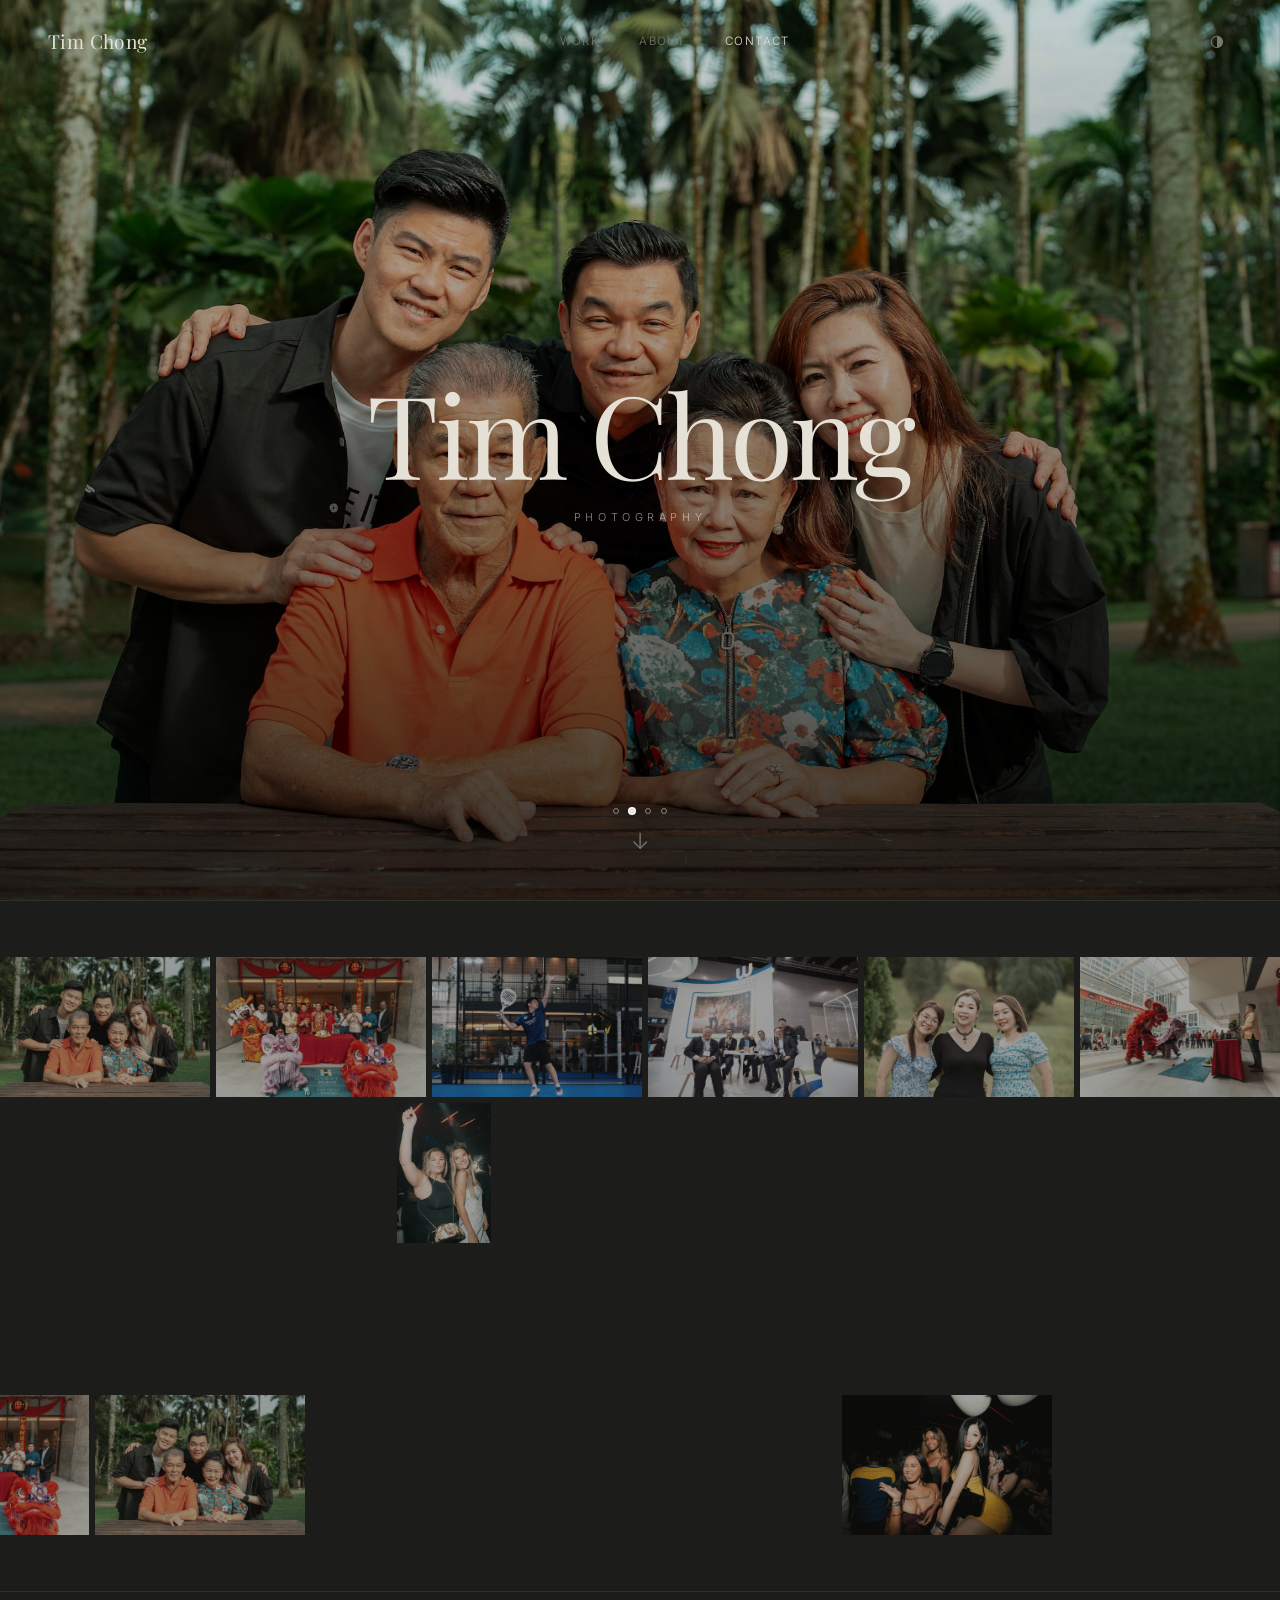
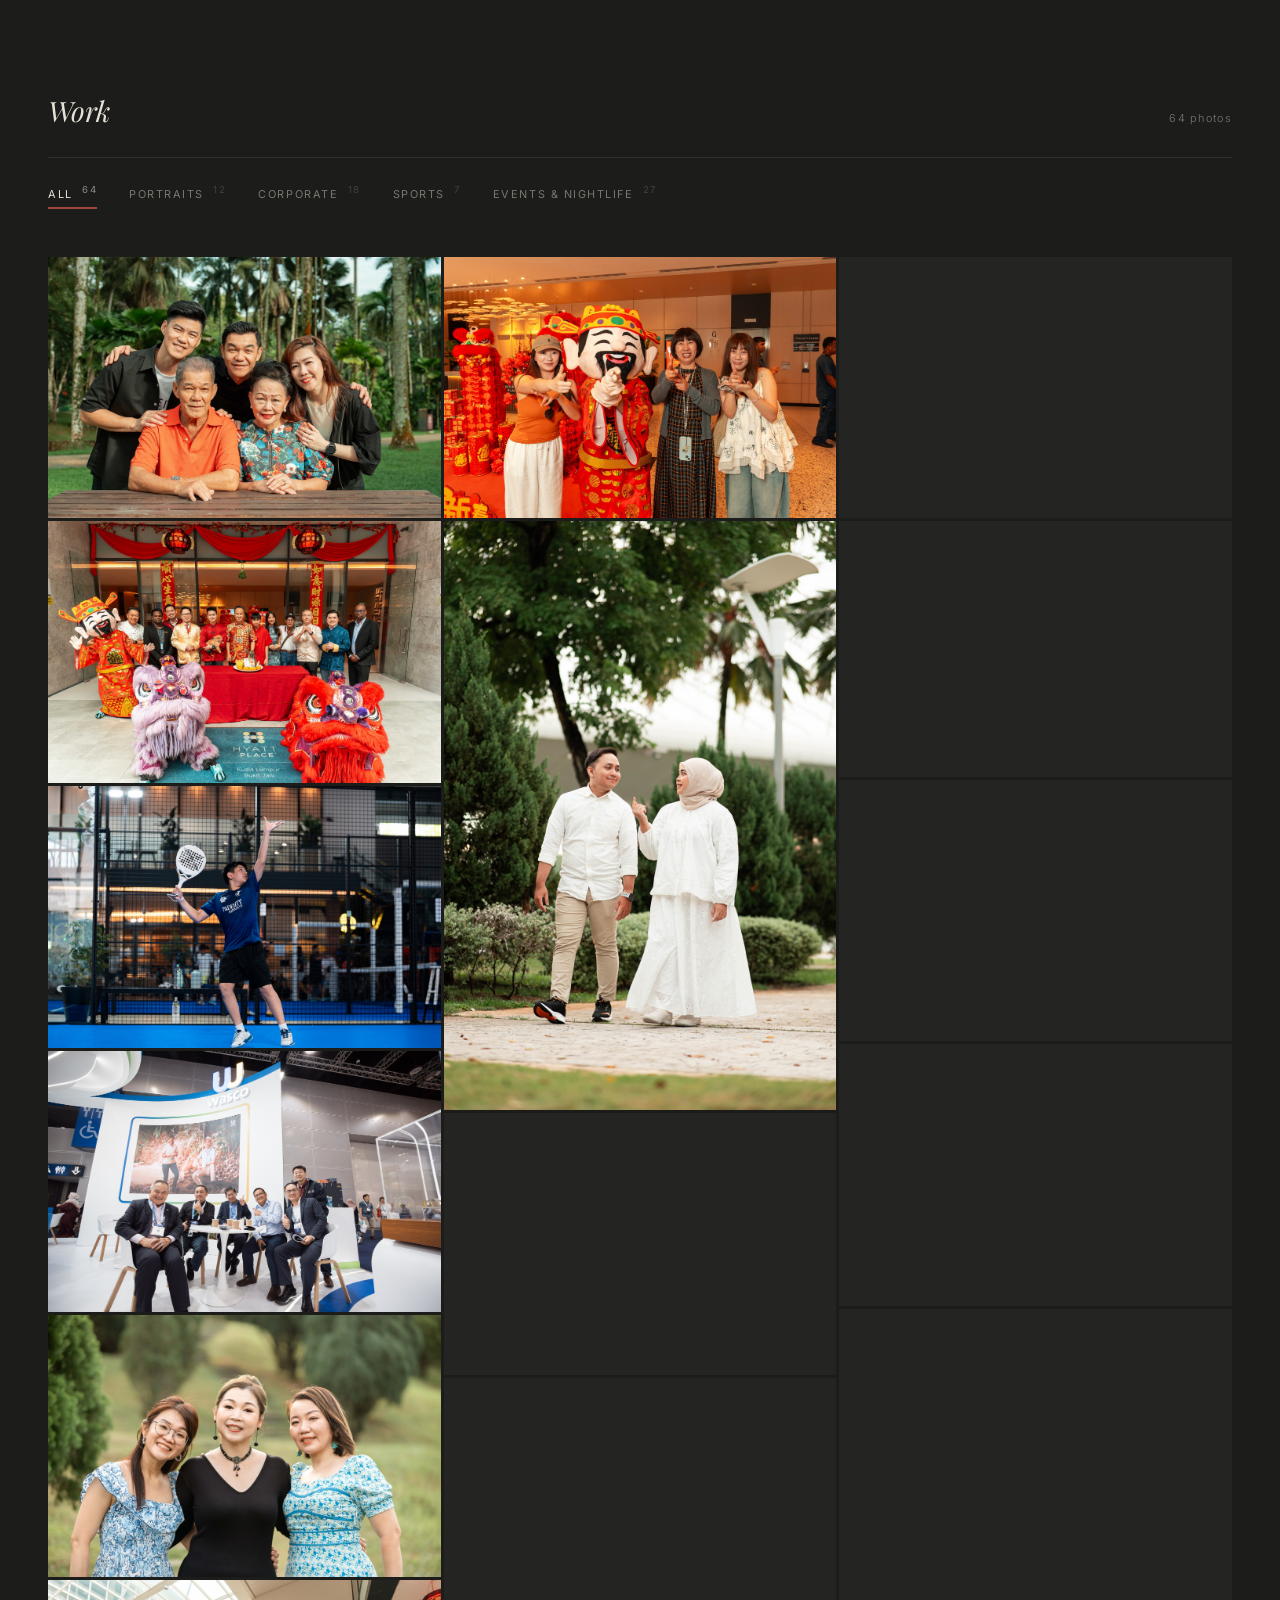
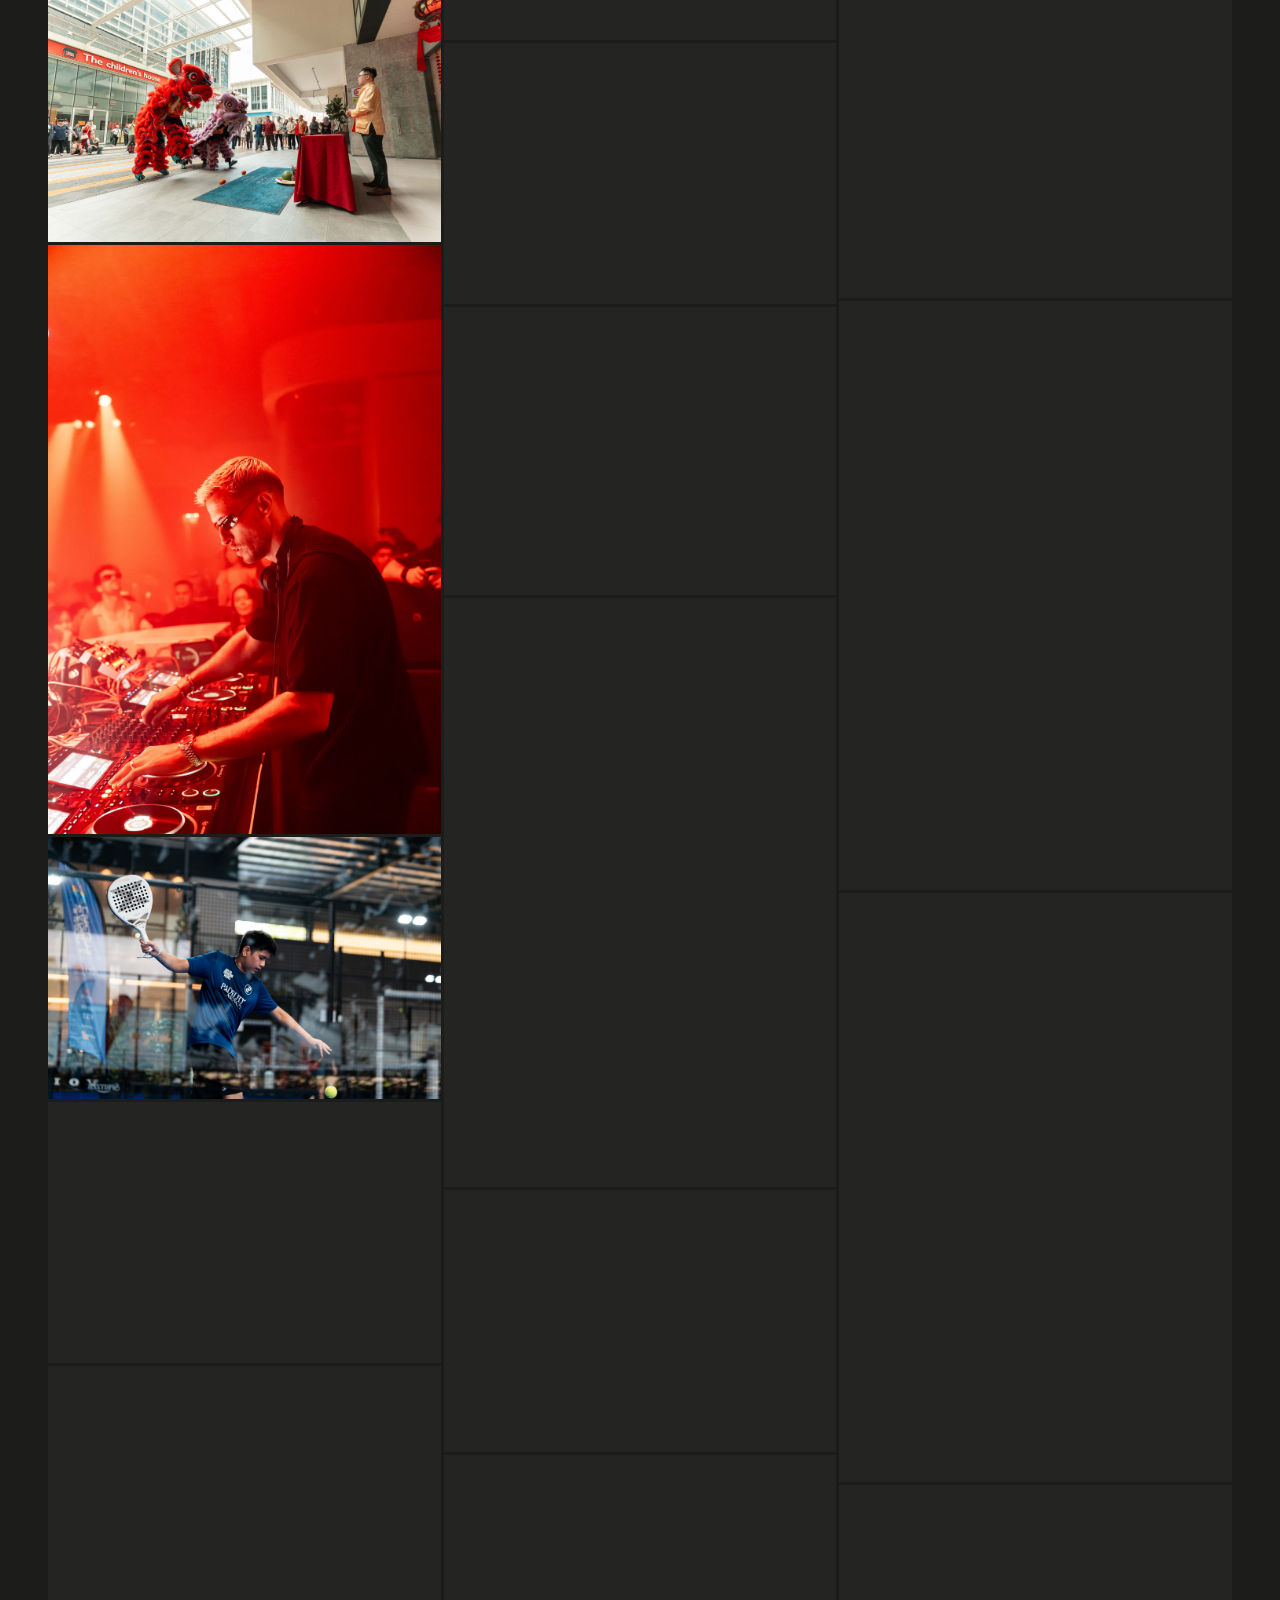
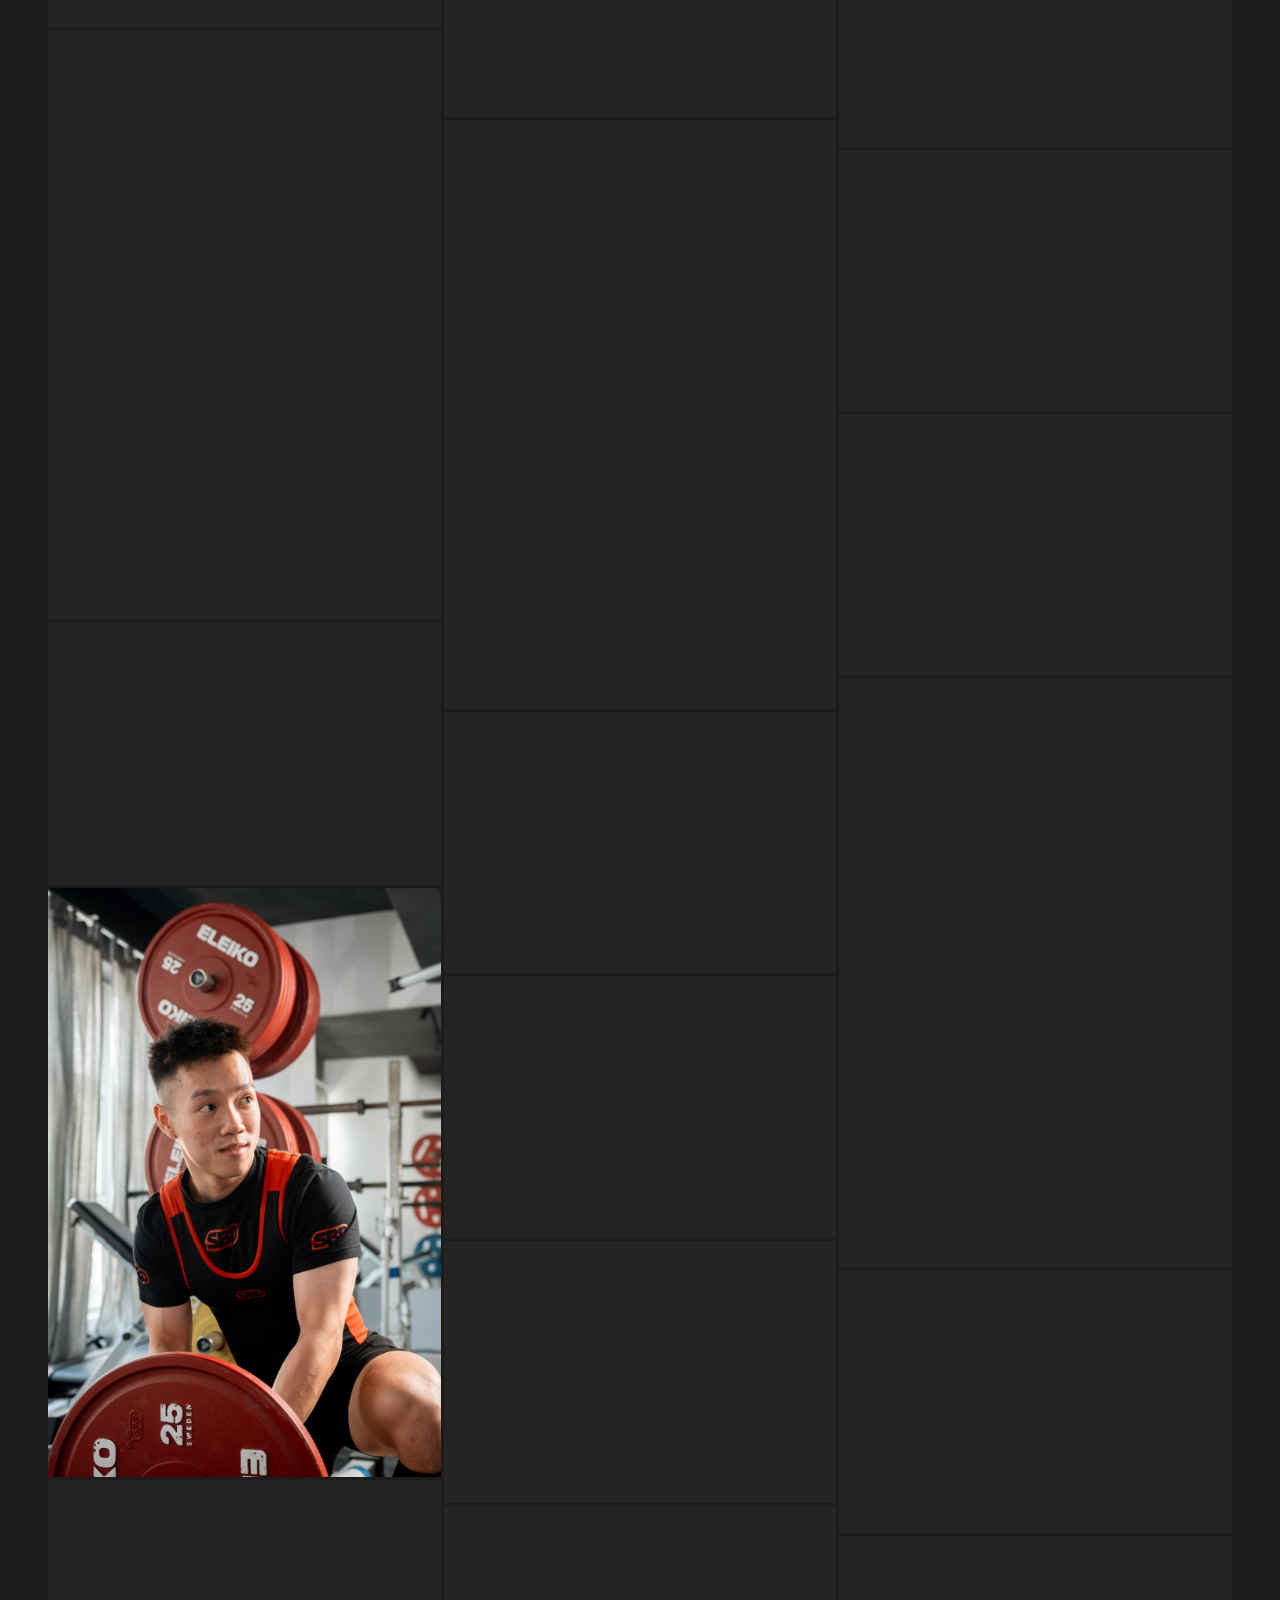
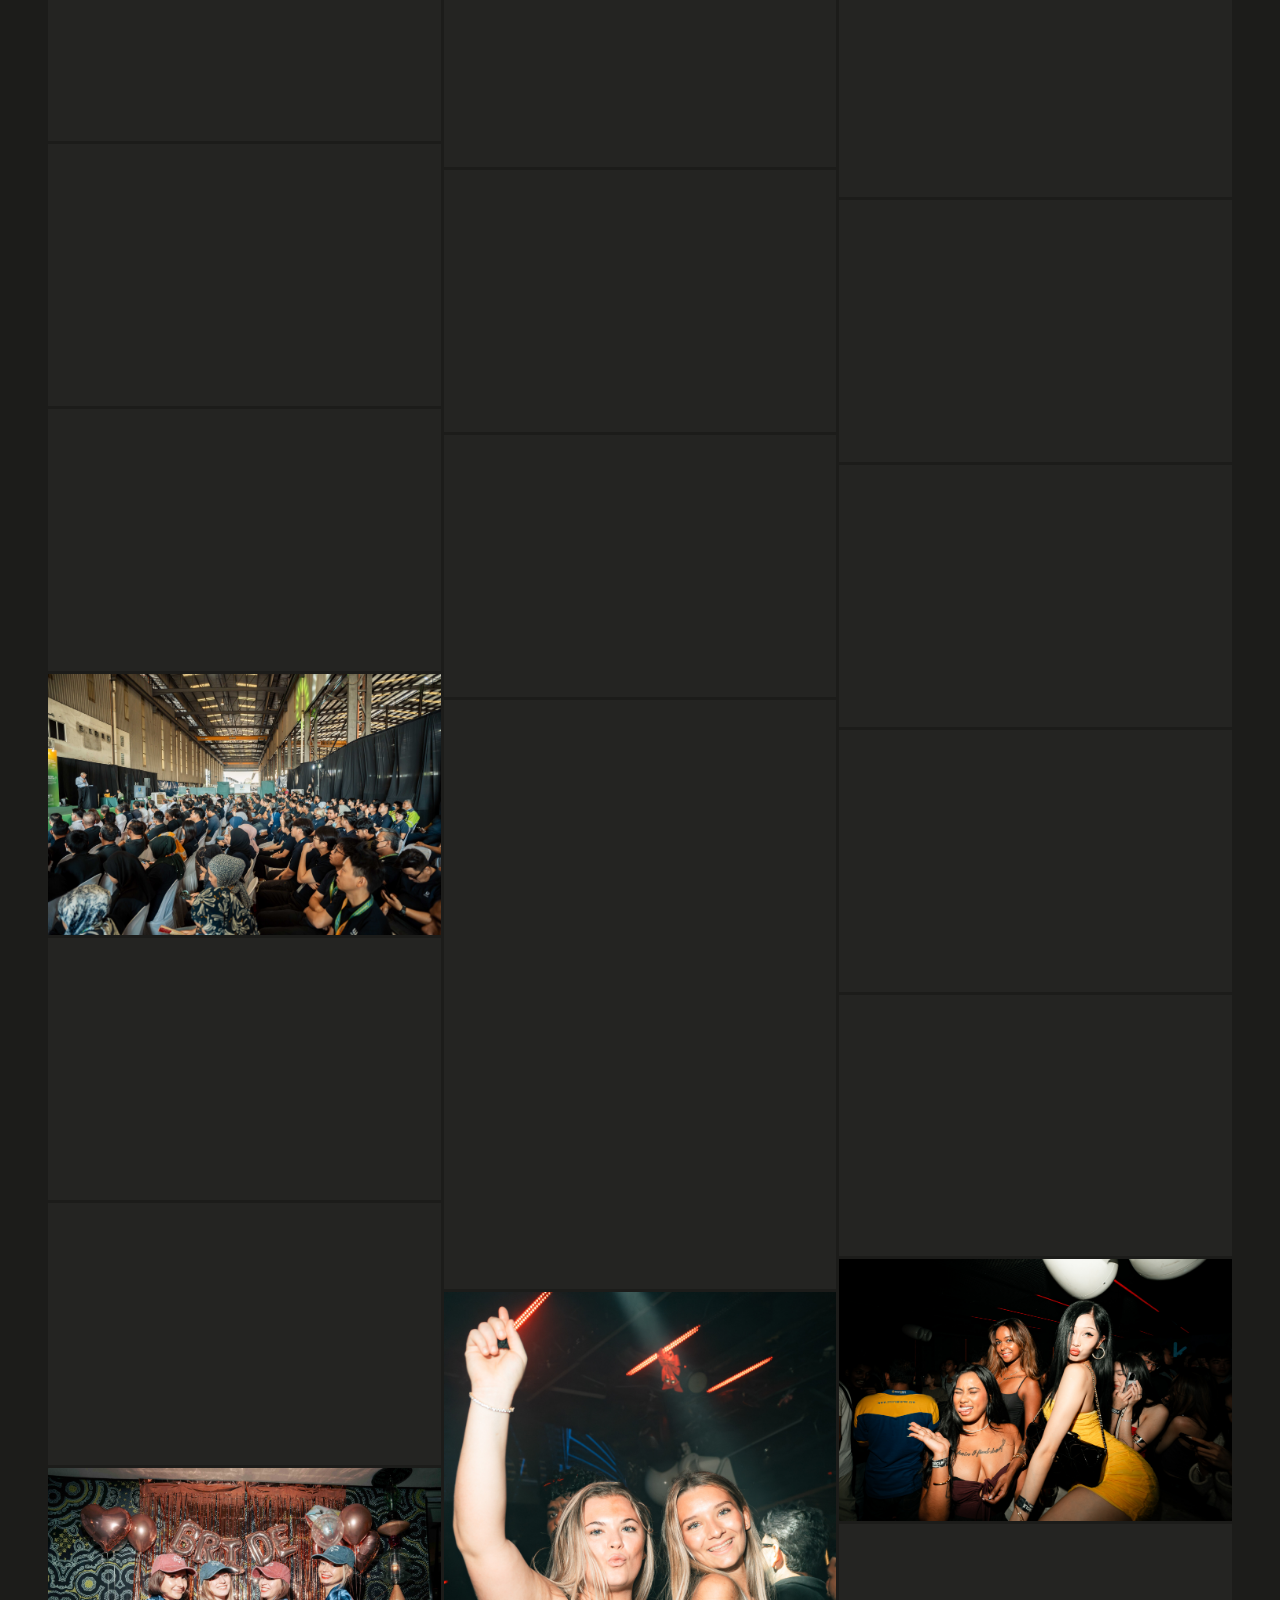
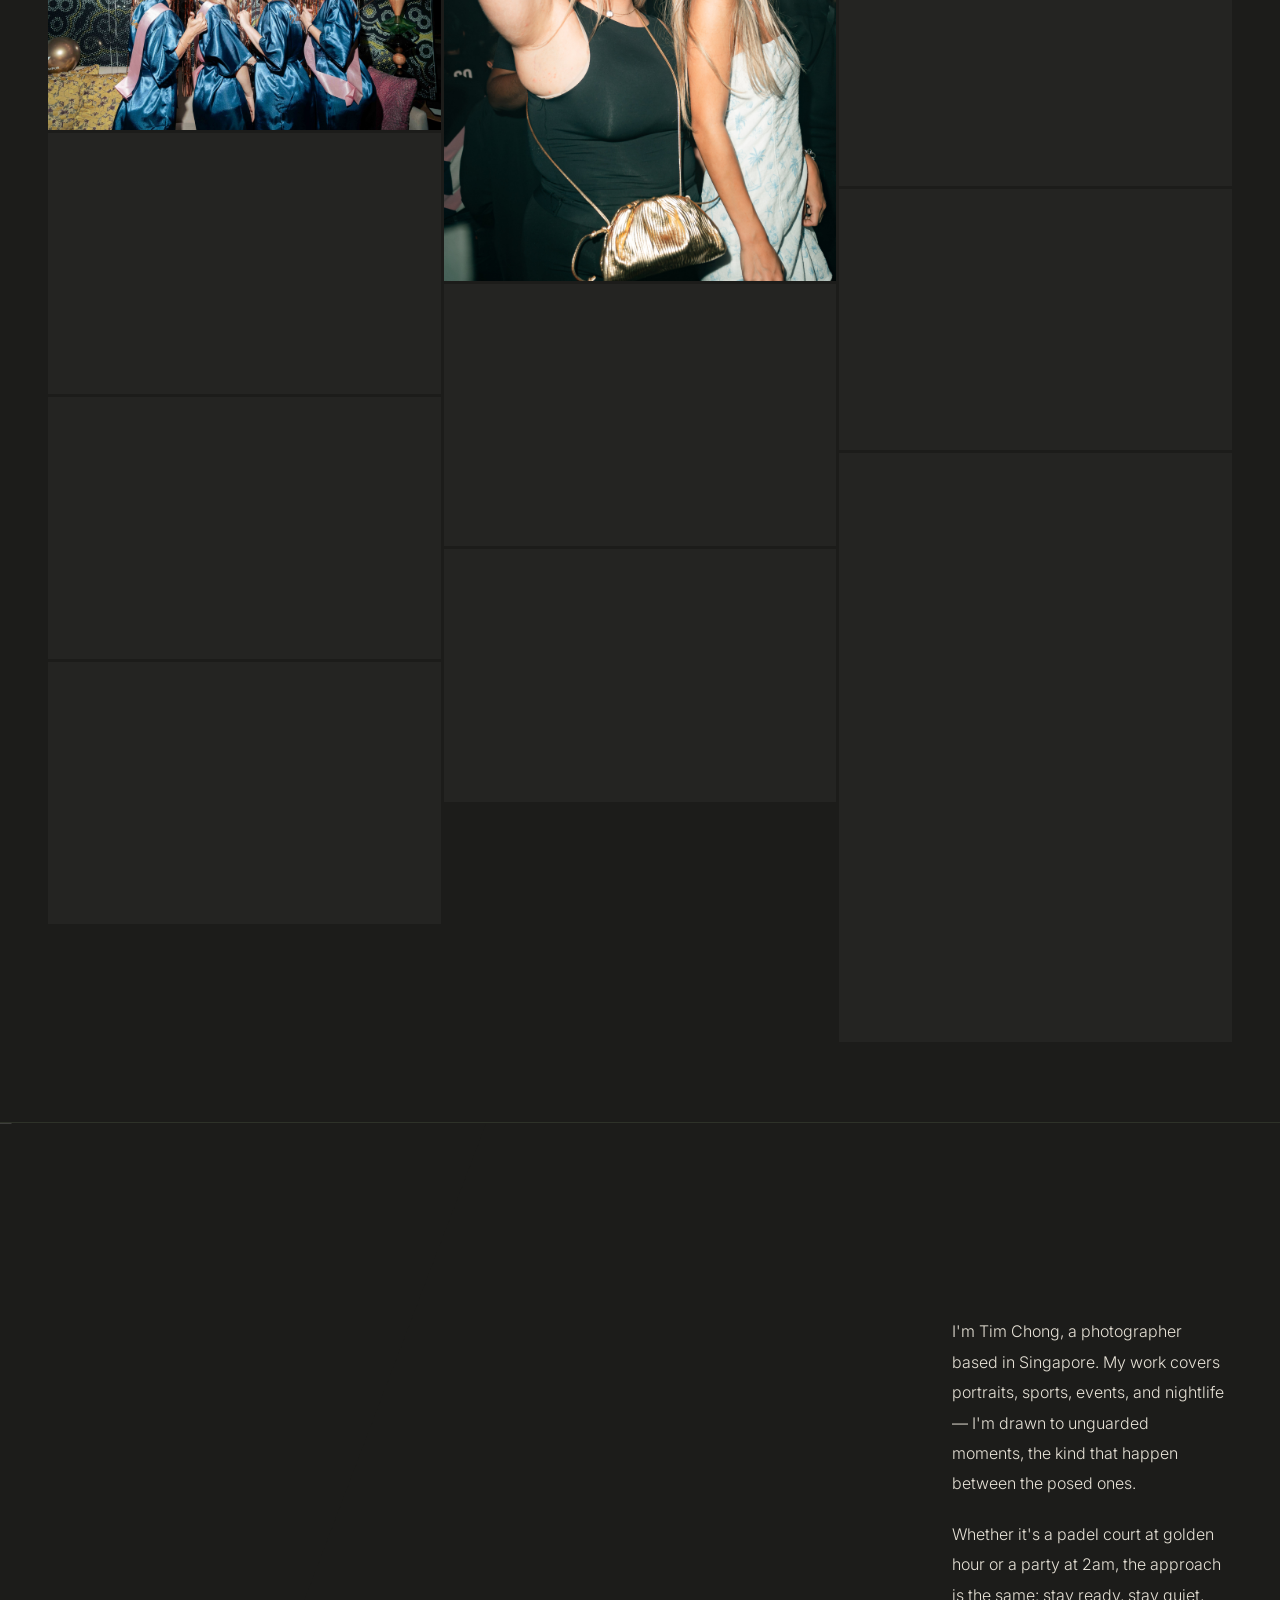
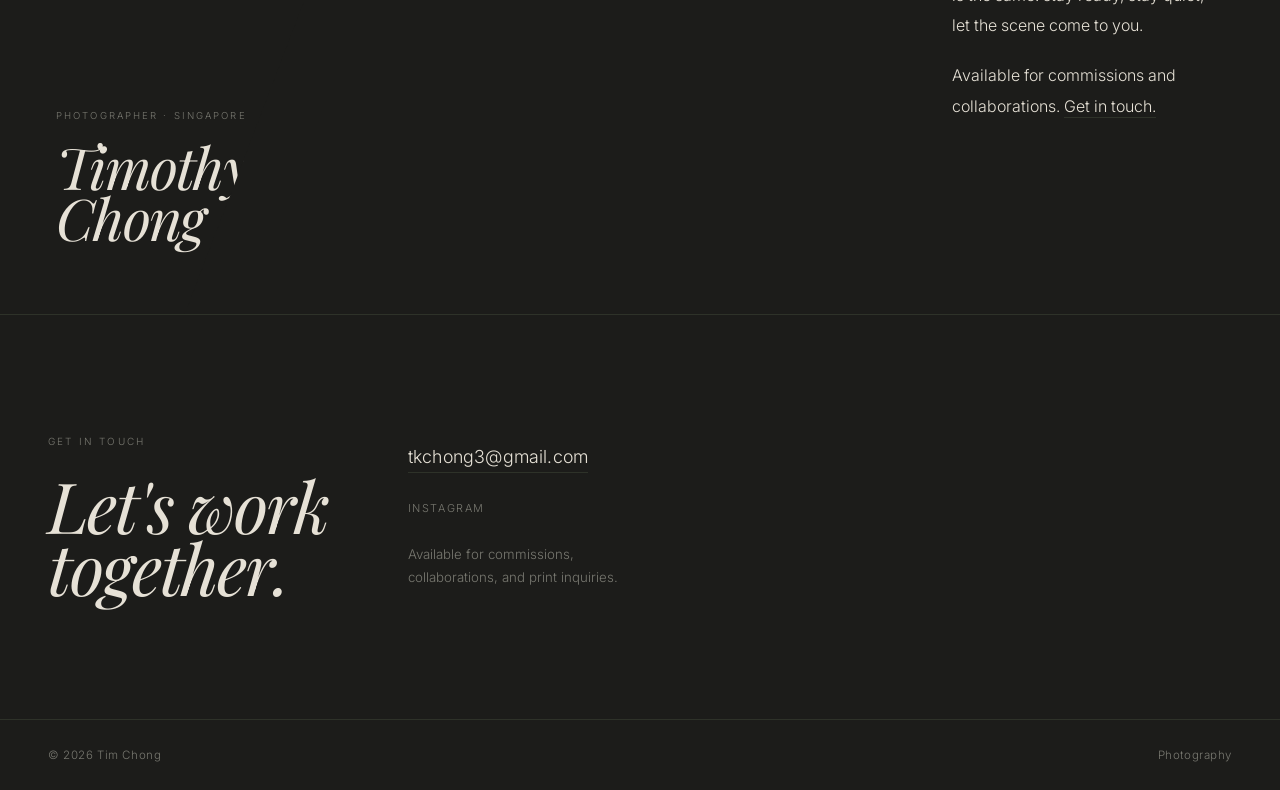
==== commit 258fa09e: "Further design polish - Gallery grid gap: 6px → 3px for tighter editorial look - Hero overlay: stron" ====
--- a/index.html
+++ b/index.html
@@ -43,7 +43,7 @@
     <link rel="preconnect" href="https://fonts.googleapis.com">
     <link rel="preconnect" href="https://fonts.gstatic.com" crossorigin>
     <link href="https://fonts.googleapis.com/css2?family=Inter:wght@300;400&family=Playfair+Display:ital,wght@0,400;1,400&display=swap" rel="stylesheet">
-    <link rel="stylesheet" href="styles.css?v=20260610">
+    <link rel="stylesheet" href="styles.css?v=20260611">
 </head>
 <body>
 
--- a/styles.css
+++ b/styles.css
@@ -4,7 +4,7 @@
     --border: #2e3229;
     --text: #e6e1d6;
     --text-muted: #787870;
-    --gap: 6px;
+    --gap: 3px;
     --shimmer: #252521;
     --nav-scrolled-bg: rgba(28, 28, 26, 0.93);
     --accent: #a0453f;
@@ -295,7 +295,7 @@
 .hero-overlay {
     position: absolute;
     inset: 0;
-    background: linear-gradient(to bottom, rgba(0,0,0,0.25) 0%, rgba(0,0,0,0.5) 55%, rgba(0,0,0,0.68) 100%);
+    background: linear-gradient(to bottom, rgba(0,0,0,0.15) 0%, rgba(0,0,0,0.42) 50%, rgba(0,0,0,0.78) 100%);
     z-index: 1;
 }
 
@@ -319,10 +319,10 @@
 }
 
 .hero-tagline {
-    font-size: 0.75rem;
-    letter-spacing: 0.35em;
+    font-size: 0.68rem;
+    letter-spacing: 0.42em;
     text-transform: uppercase;
-    color: var(--text-muted);
+    color: rgba(255, 255, 255, 0.55);
 }
 
 .scroll-indicator {
@@ -493,7 +493,7 @@
 .photo-item img {
     width: 100%;
     display: block;
-    transition: transform 0.5s cubic-bezier(0.25, 0.46, 0.45, 0.94), opacity 0.3s;
+    transition: transform 0.6s cubic-bezier(0.25, 0.46, 0.45, 0.94), opacity 0.3s, filter 0.4s;
     opacity: 0;
 }
 
@@ -502,7 +502,8 @@
 }
 
 .photo-item:hover img {
-    transform: scale(1.03);
+    transform: scale(1.04);
+    filter: brightness(0.88);
 }
 
 .photo-item::after {
@@ -861,7 +862,8 @@
     font-family: 'Playfair Display', Georgia, serif;
     font-size: 1.75rem;
     font-weight: 400;
-    letter-spacing: -0.01em;
+    font-style: italic;
+    letter-spacing: -0.02em;
 }
 .photo-count {
     margin-left: auto;
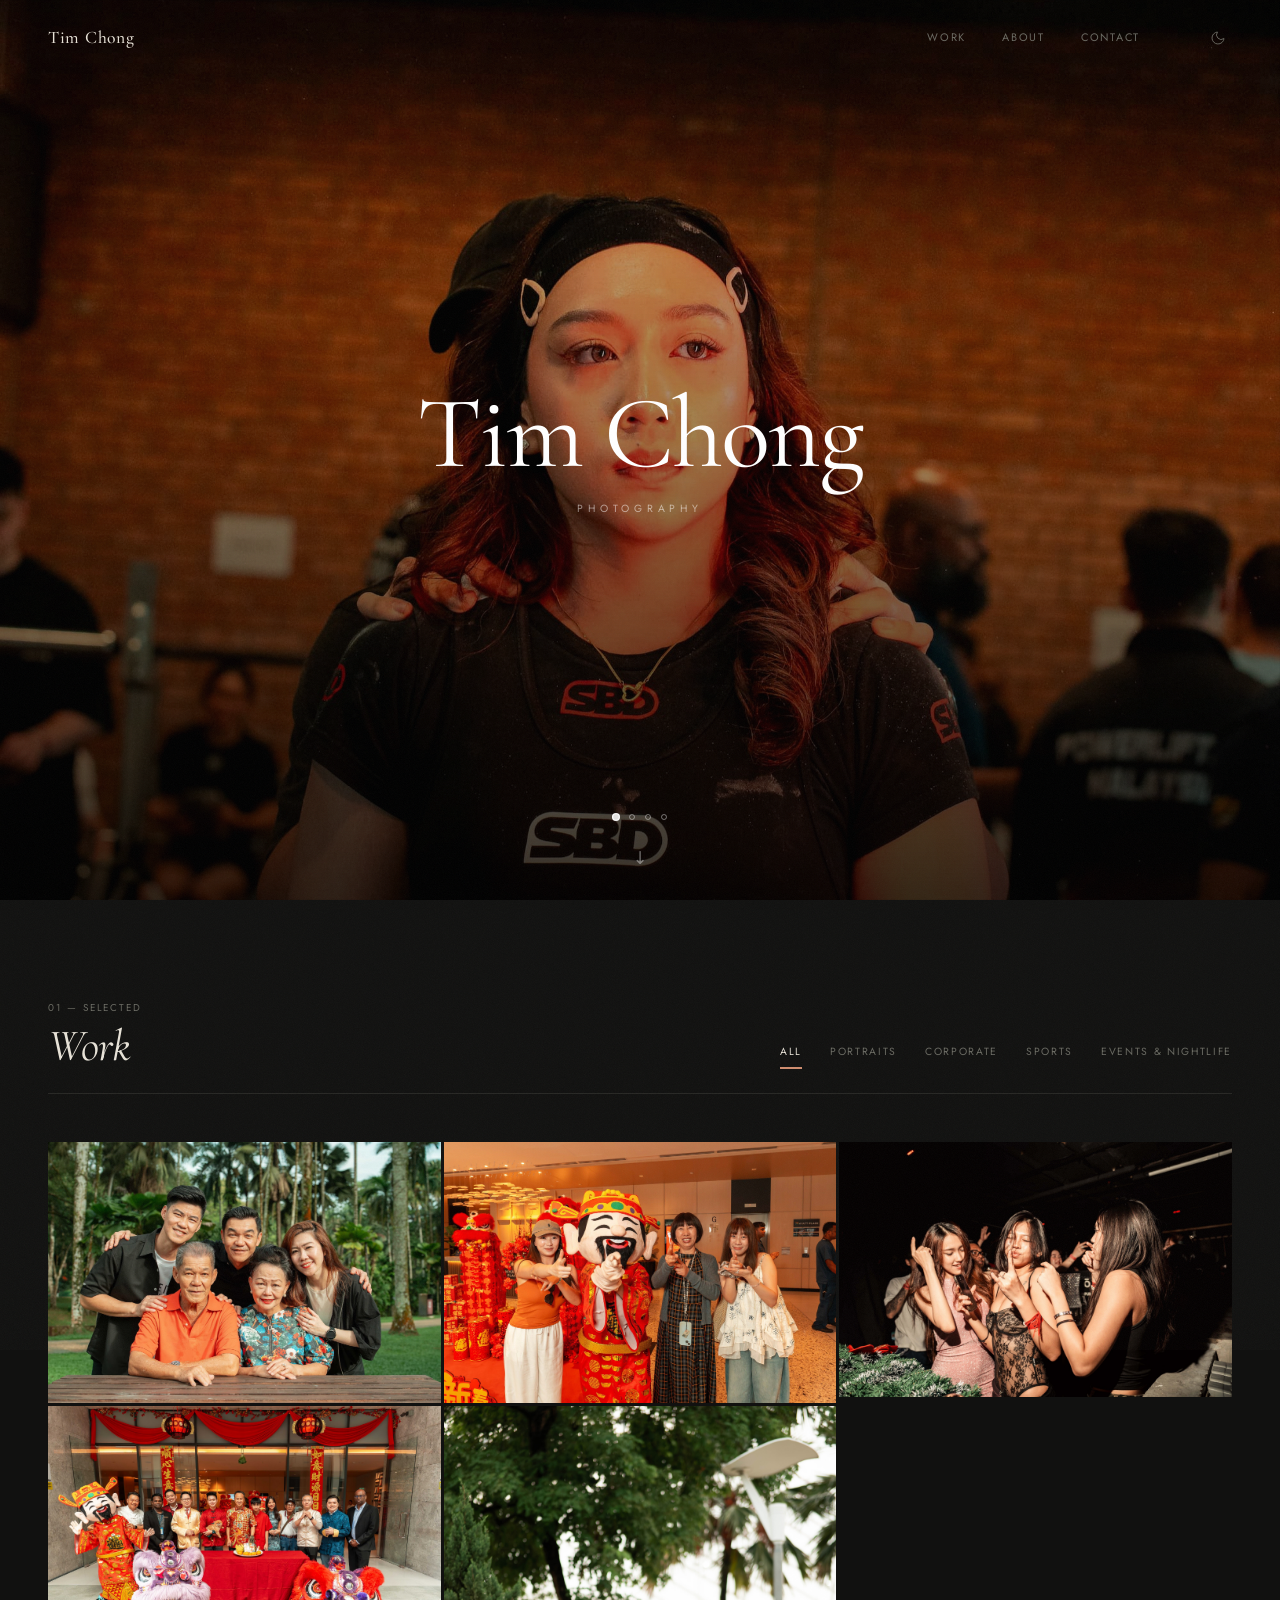
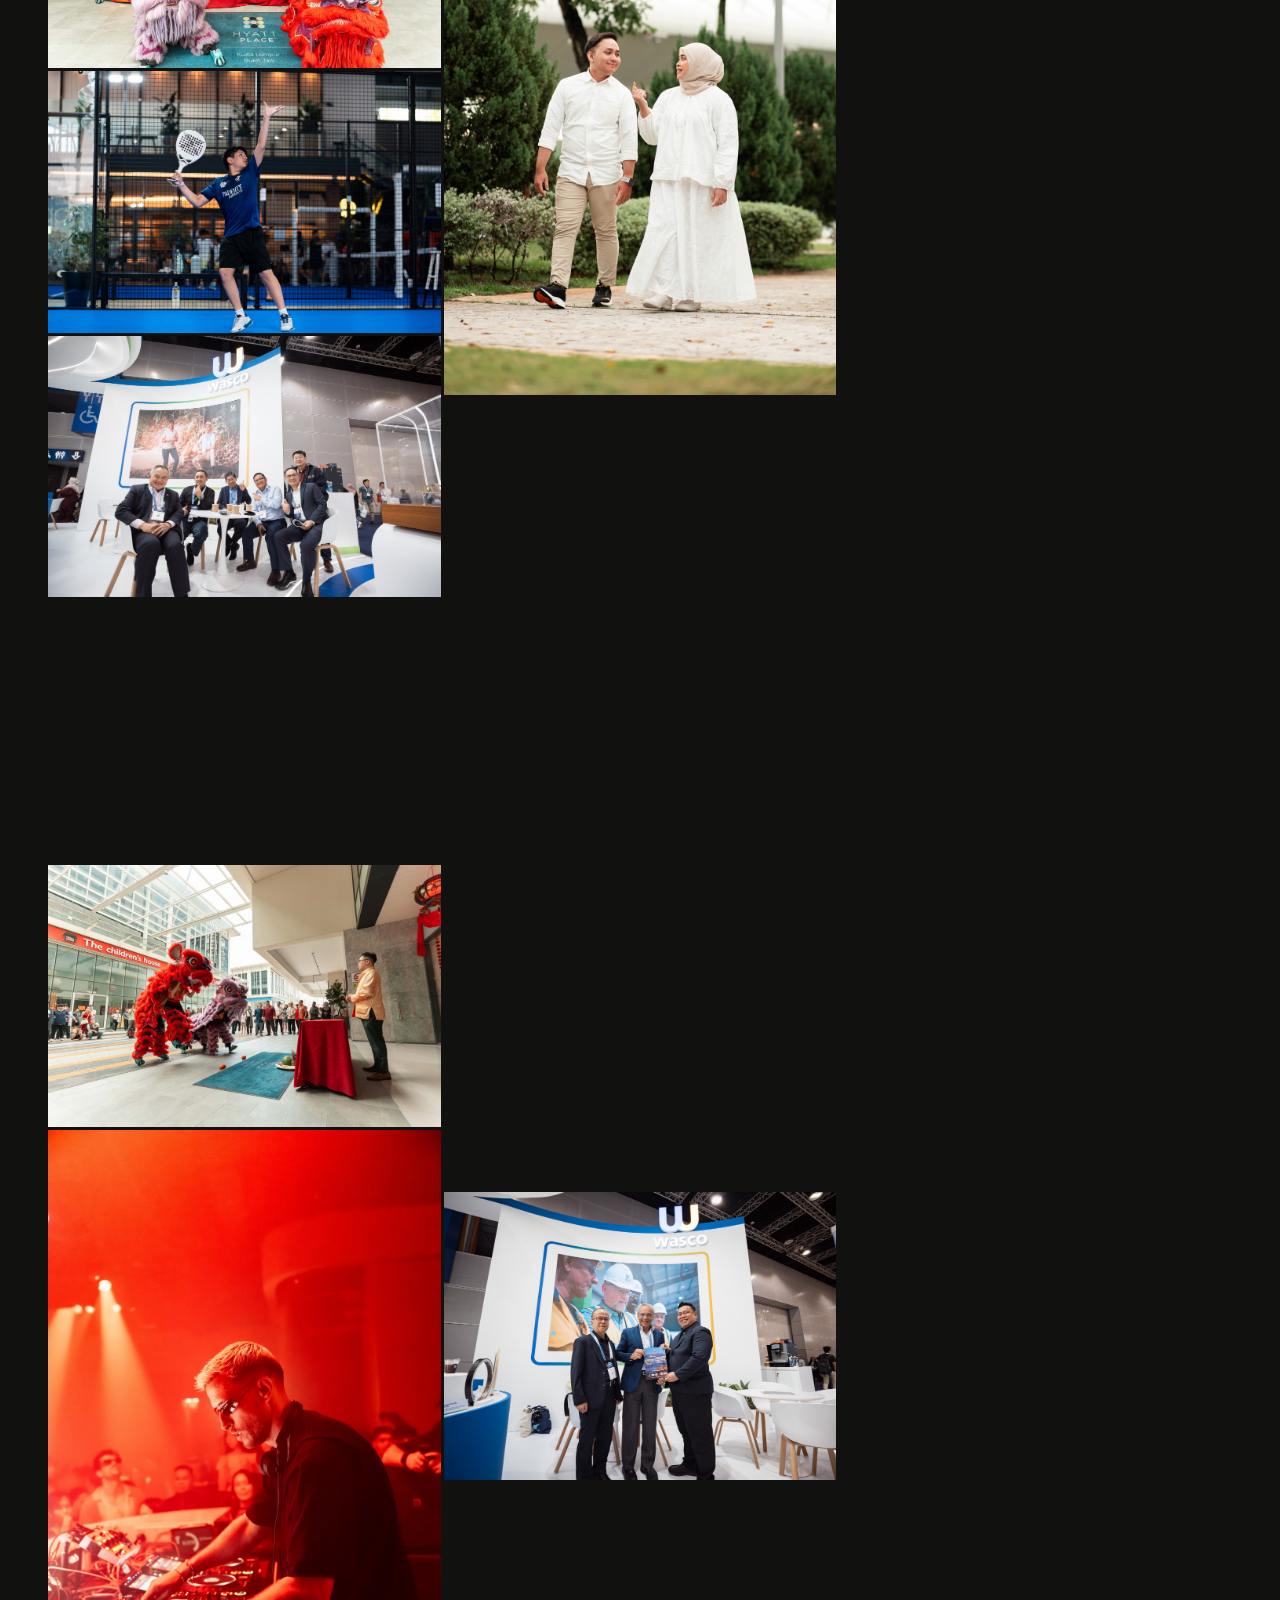
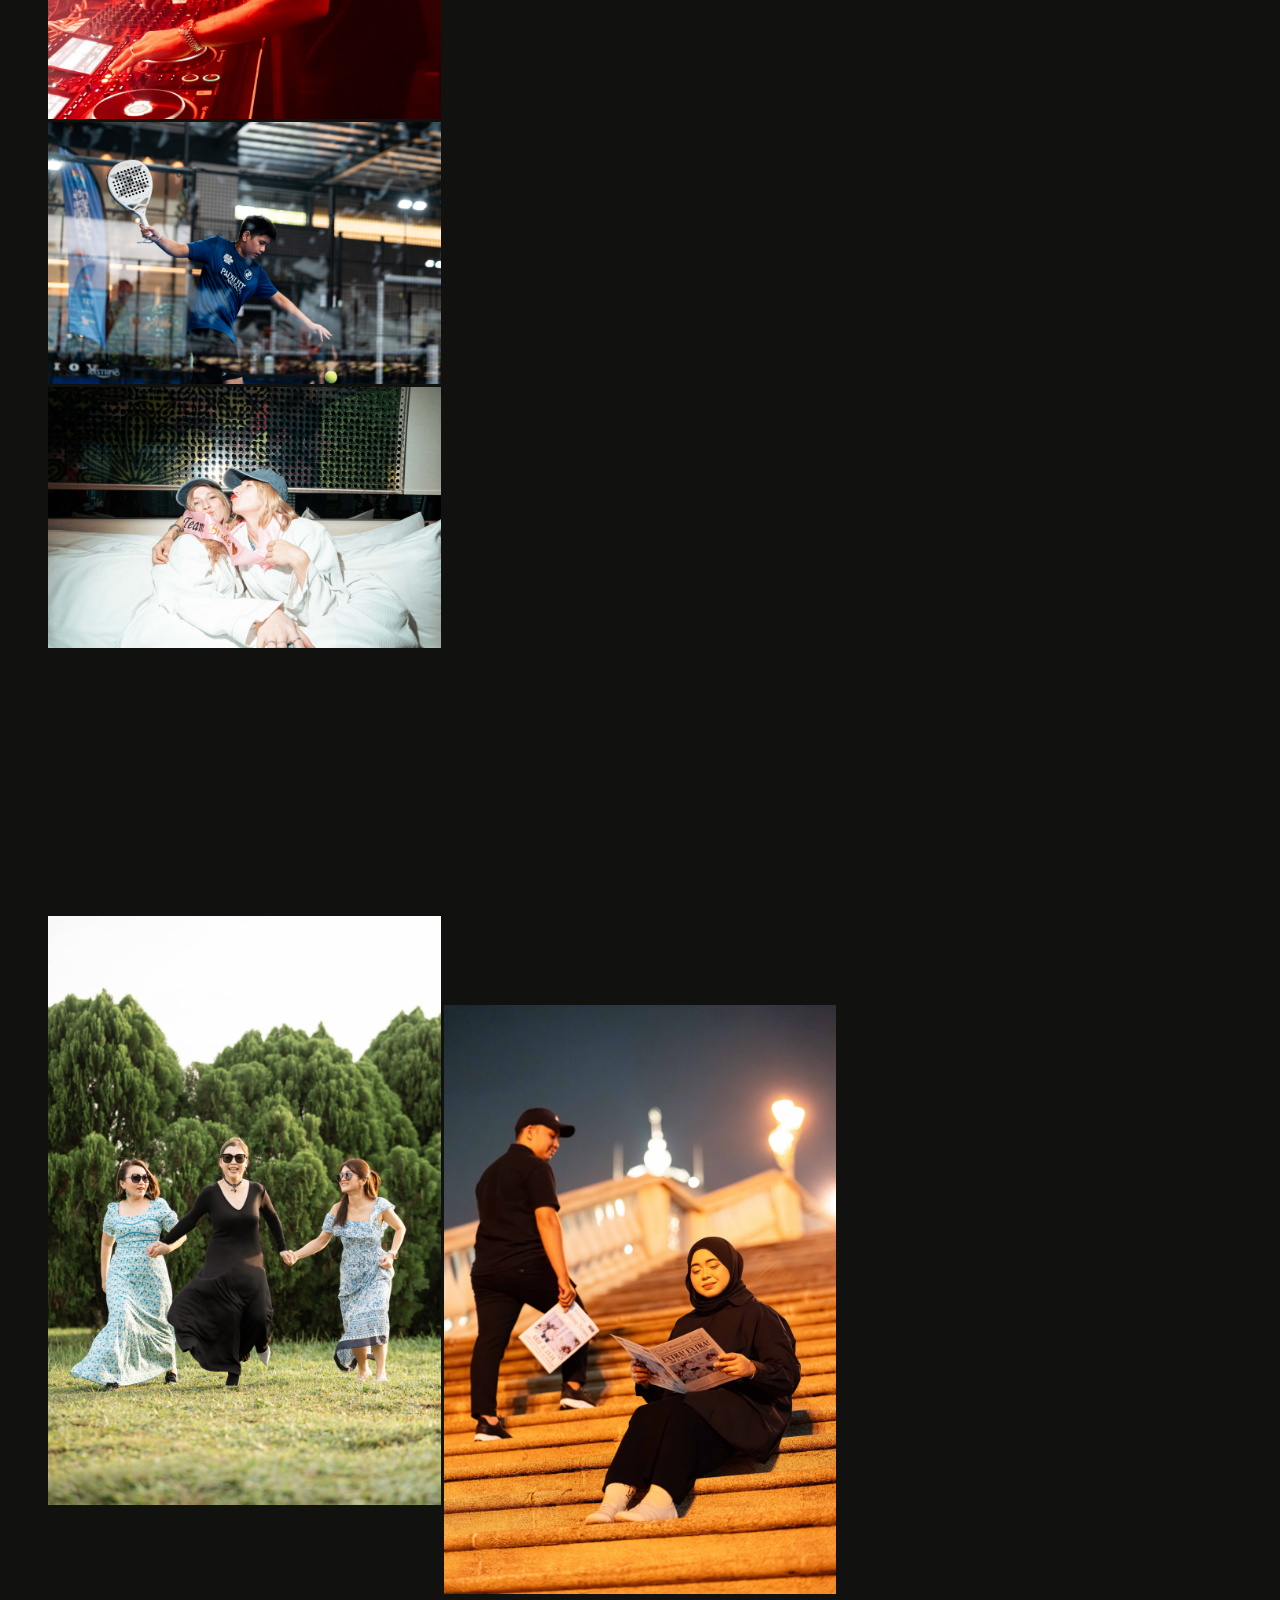
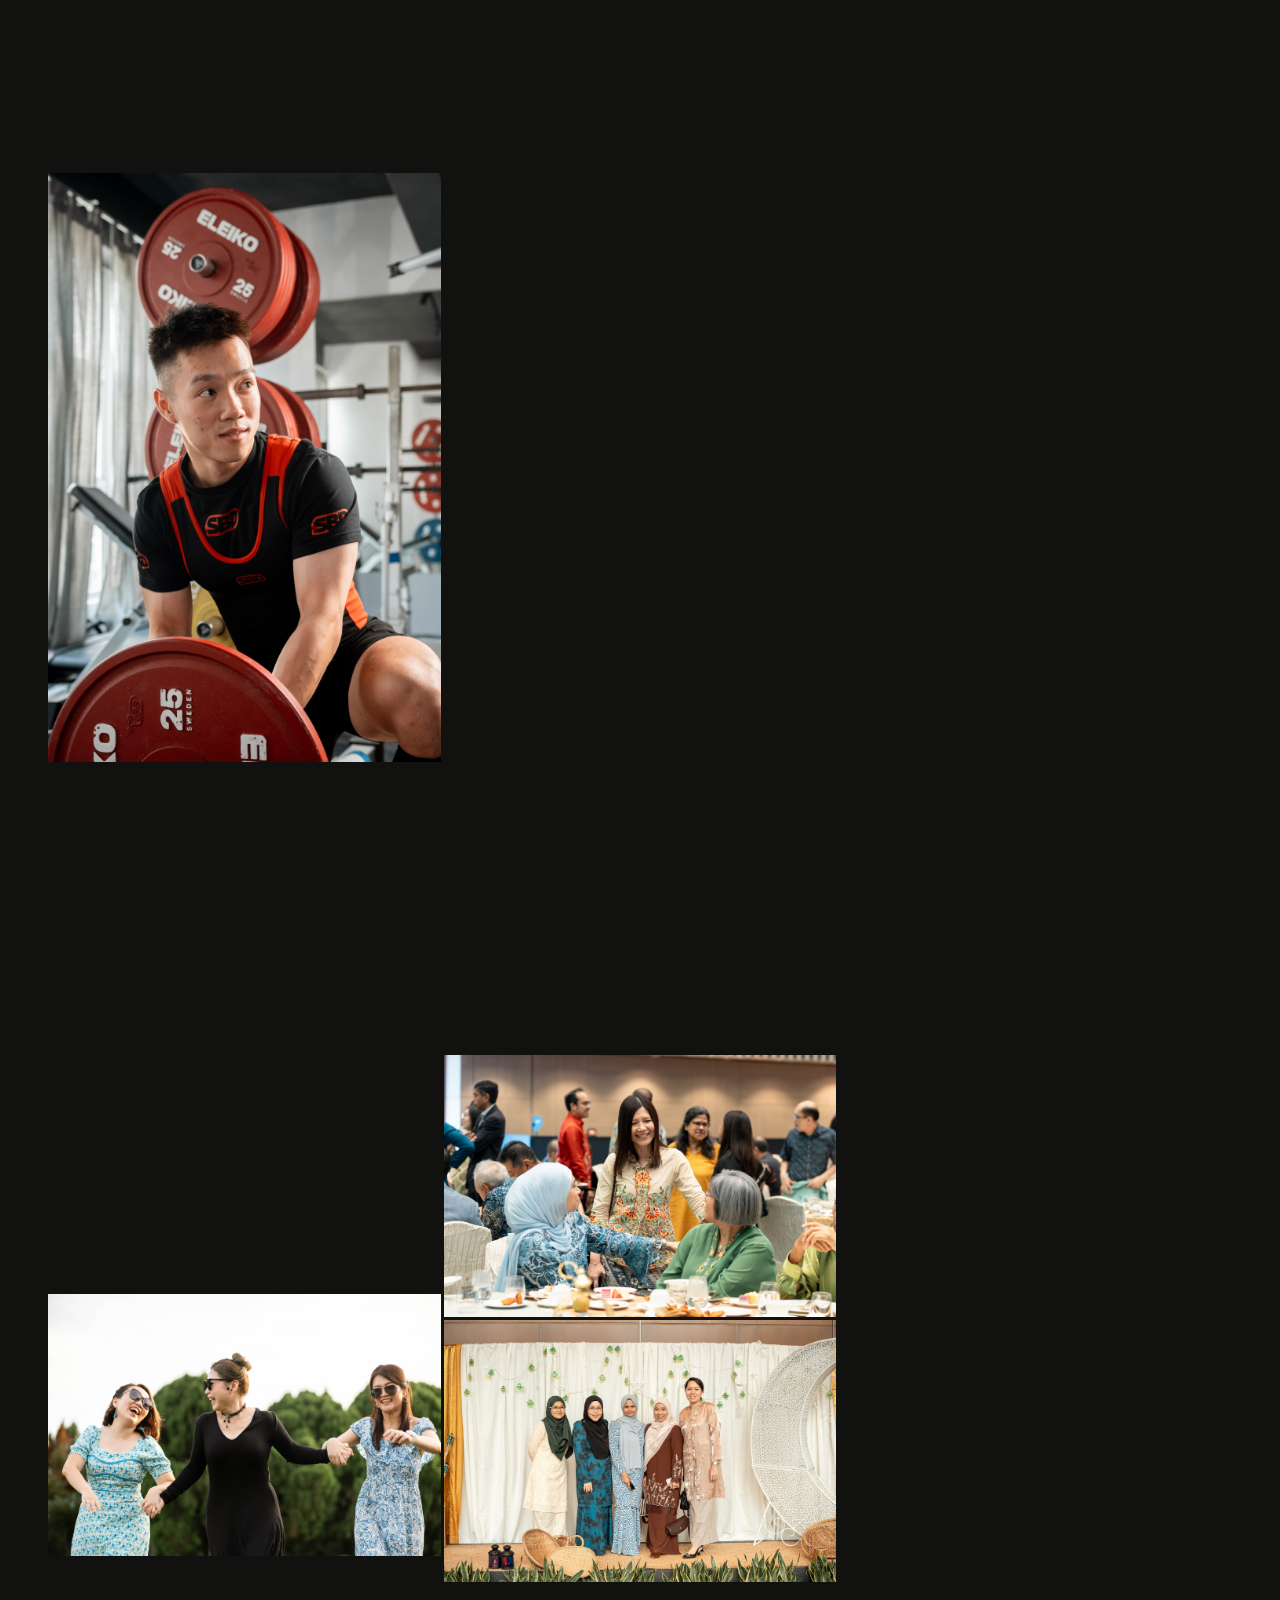
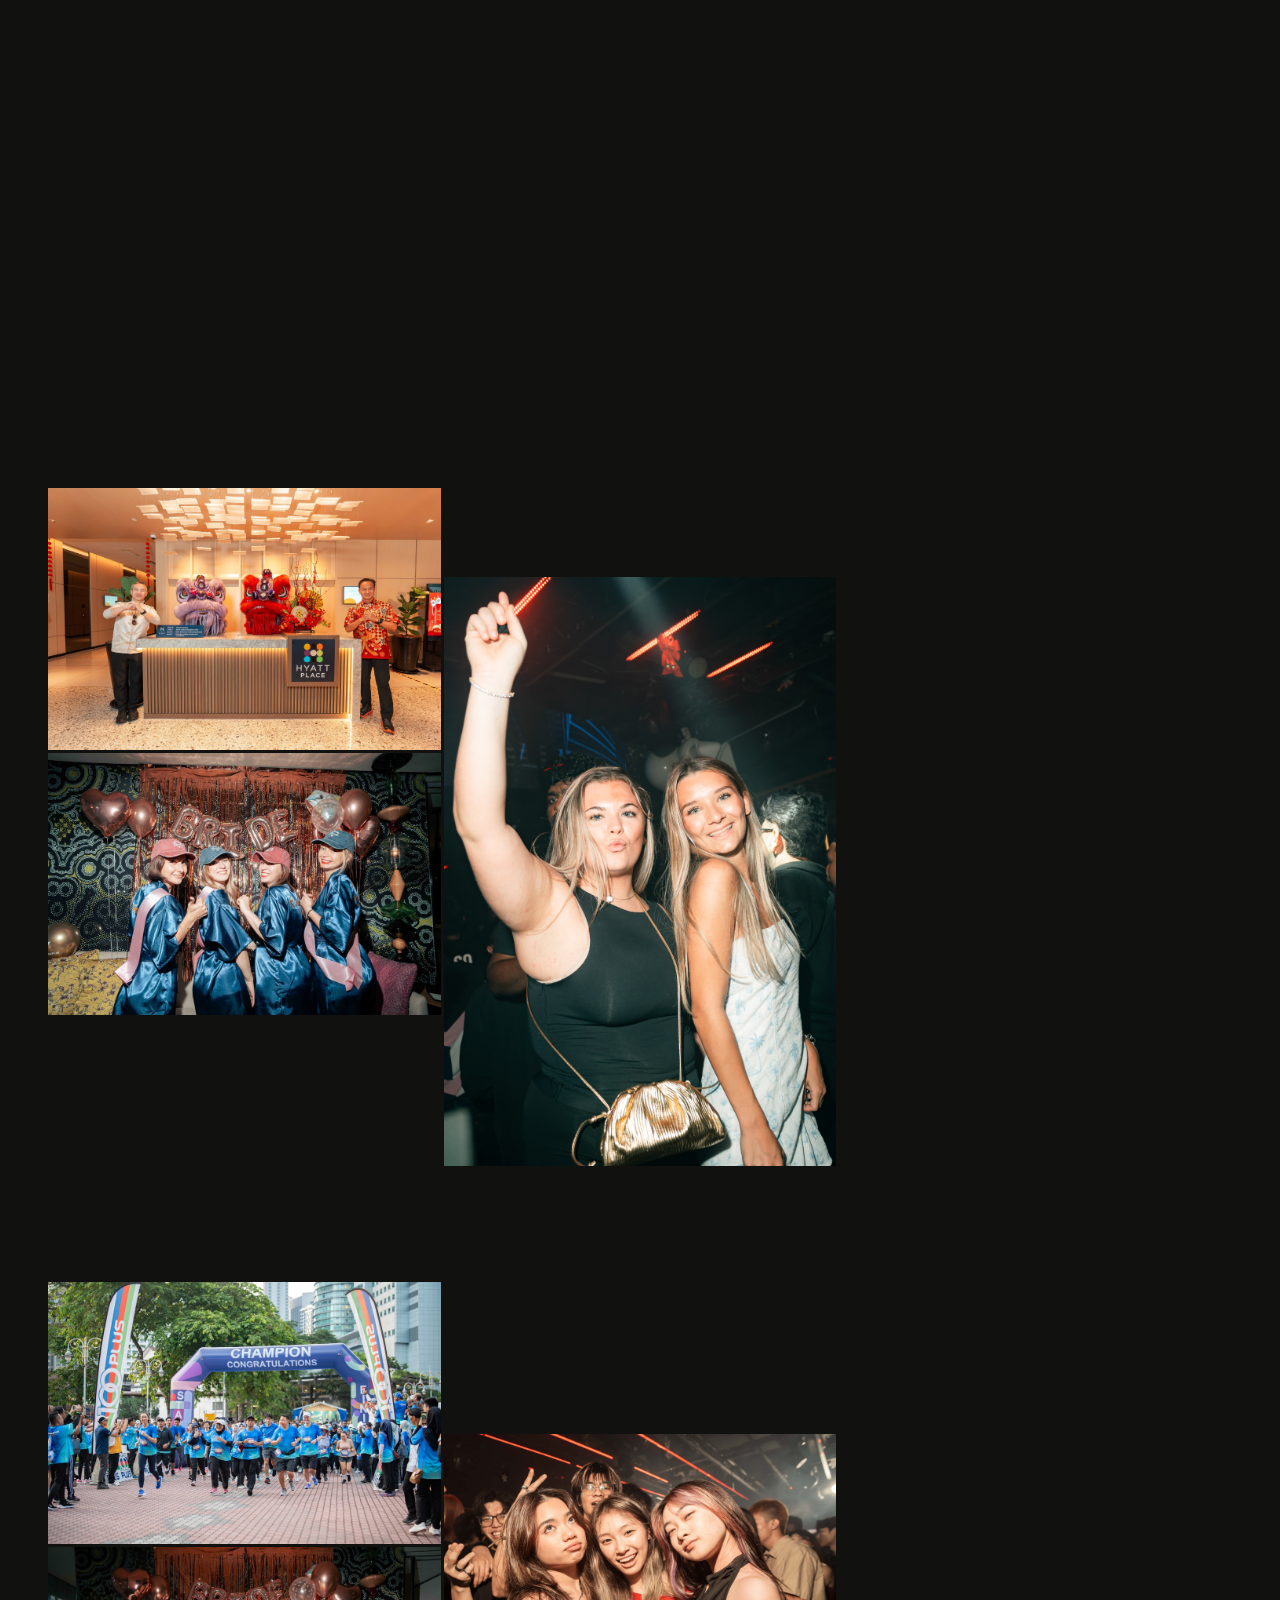
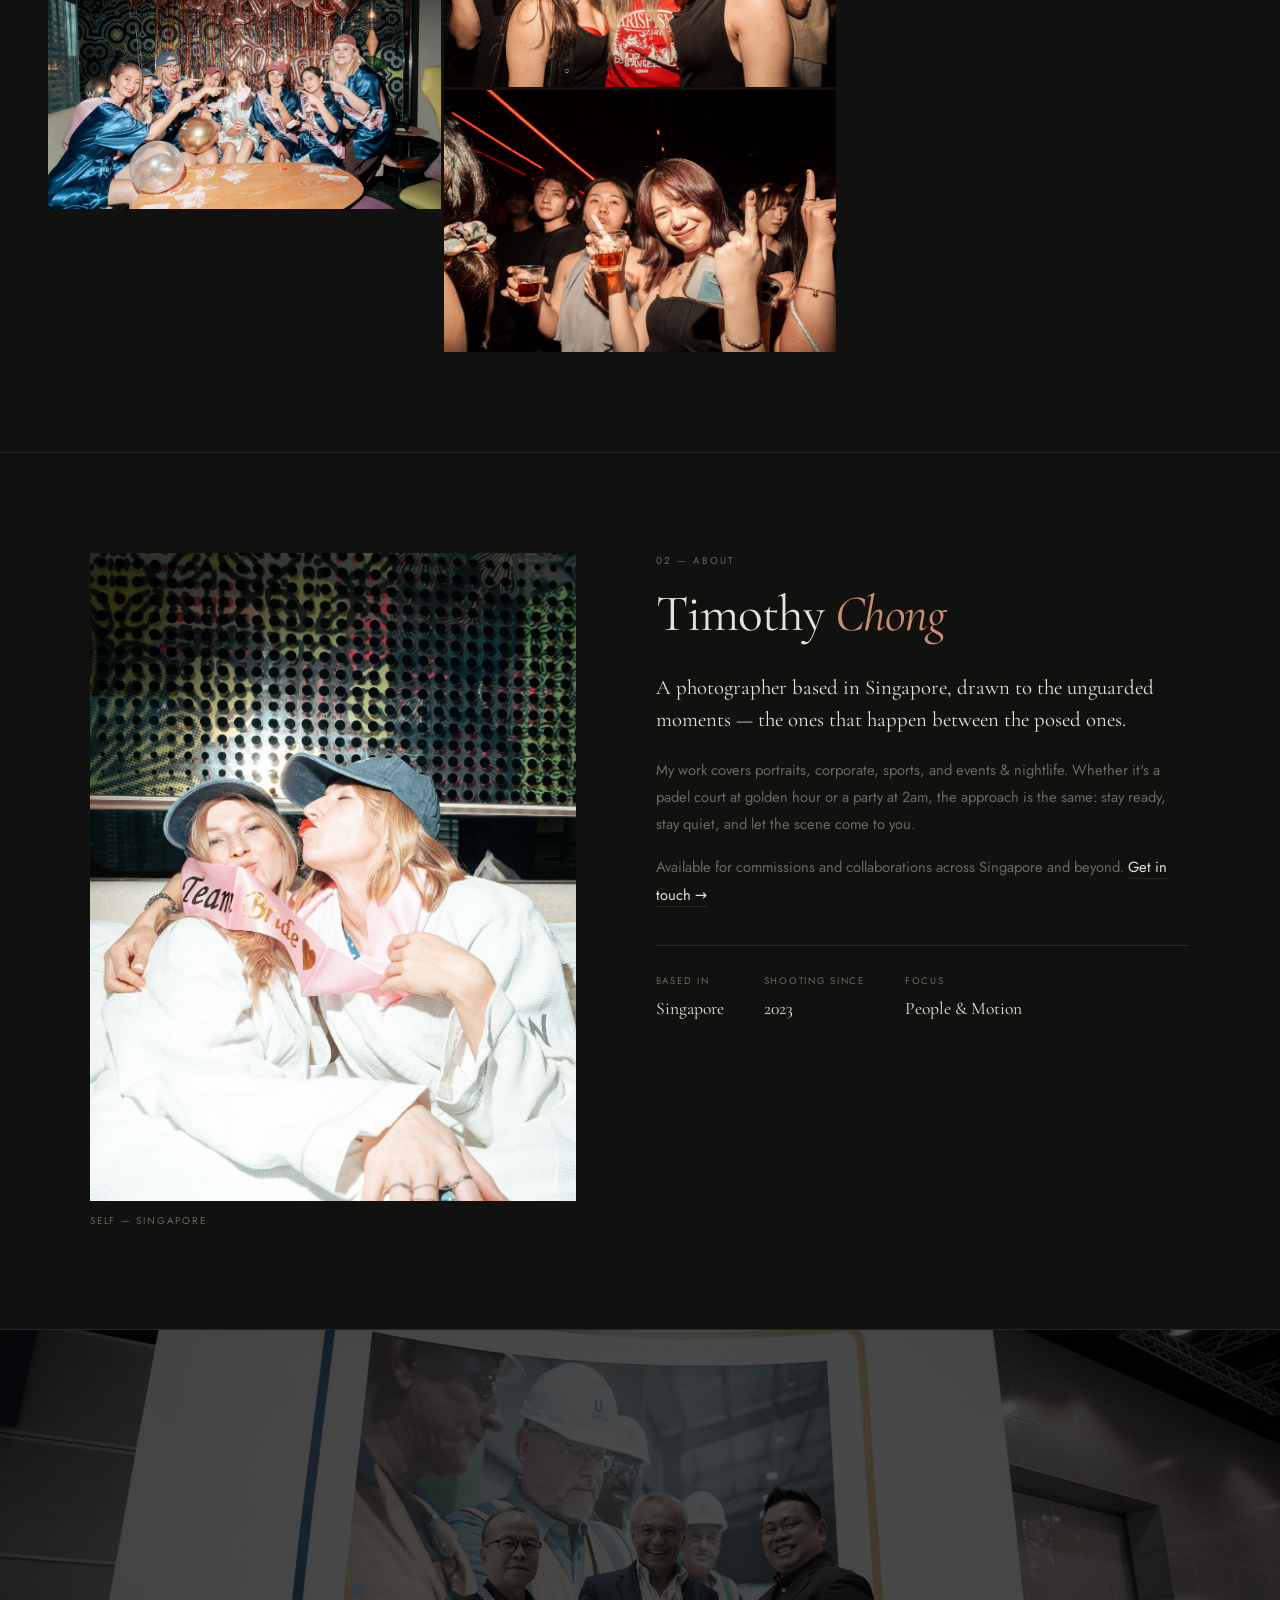
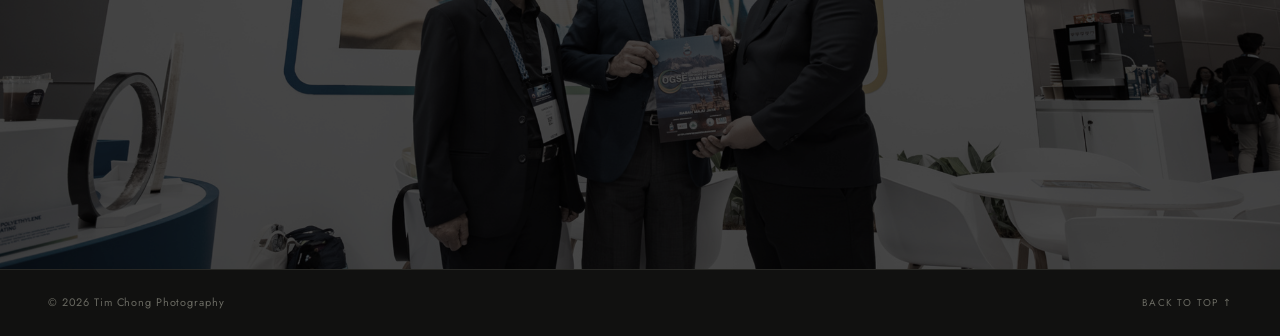
==== commit 5cd9b119: "Complete redesign — Cormorant Garamond + Jost, film grain, new component system New design tokens, f" ====
--- a/index.html
+++ b/index.html
@@ -1,382 +1,218 @@
 <!DOCTYPE html>
-<html lang="en">
+<html lang="en" data-theme="dark" data-grain="on">
 <head>
-    <meta charset="UTF-8">
-    <meta name="viewport" content="width=device-width, initial-scale=1.0">
-    <title>Tim Chong — Photography</title>
-    <script>if (history.scrollRestoration) history.scrollRestoration = 'manual';</script>
-
-    <!-- Favicon -->
-    <link rel="icon" type="image/svg+xml" href="data:image/svg+xml,%3Csvg xmlns='http://www.w3.org/2000/svg' viewBox='0 0 32 32'%3E%3Crect width='32' height='32' fill='%230d0d0d'/%3E%3Ctext x='16' y='21' font-size='13' font-weight='600' fill='%23fff' text-anchor='middle' font-family='Georgia%2C serif'%3ETC%3C/text%3E%3C/svg%3E">
-
-    <!-- SEO -->
-    <meta name="description" content="Photography by Tim Chong — portraits, corporate, sports, and events &amp; nightlife.">
-    <meta name="author" content="Tim Chong">
-    <link rel="canonical" href="https://tomotu.github.io/Tims-Website/">
-    <link rel="preload" as="image" href="images/hero/SBD-Cup2025-7.jpg" fetchpriority="high">
-
-    <!-- Open Graph -->
-    <meta property="og:type" content="website">
-    <meta property="og:url" content="https://tomotu.github.io/Tims-Website/">
-    <meta property="og:title" content="Tim Chong — Photography">
-    <meta property="og:description" content="Photography by Tim Chong — portraits, corporate, sports, and events &amp; nightlife.">
-    <meta property="og:image" content="https://tomotu.github.io/Tims-Website/images/og-preview.jpg">
-
-    <!-- Twitter Card -->
-    <meta name="twitter:card" content="summary_large_image">
-    <meta name="twitter:title" content="Tim Chong — Photography">
-    <meta name="twitter:description" content="Photography by Tim Chong — portraits, corporate, sports, and events &amp; nightlife.">
-    <meta name="twitter:image" content="https://tomotu.github.io/Tims-Website/images/og-preview.jpg">
-
-    <meta name="theme-color" content="#1c1c1a">
-
-    <script type="application/ld+json">
-    {
-      "@context": "https://schema.org",
-      "@type": "Person",
-      "name": "Tim Chong",
-      "jobTitle": "Photographer",
-      "url": "https://tomotu.github.io/Tims-Website/"
-    }
-    </script>
-
-    <link rel="preconnect" href="https://fonts.googleapis.com">
-    <link rel="preconnect" href="https://fonts.gstatic.com" crossorigin>
-    <link href="https://fonts.googleapis.com/css2?family=Inter:wght@300;400&family=Playfair+Display:ital,wght@0,400;1,400&display=swap" rel="stylesheet">
-    <link rel="stylesheet" href="styles.css?v=20260611">
+<meta charset="UTF-8" />
+<meta name="viewport" content="width=device-width, initial-scale=1.0" />
+<title>Tim Chong — Photography</title>
+<meta name="description" content="Photography by Tim Chong — portraits, corporate, sports, and events & nightlife." />
+<meta name="author" content="Tim Chong" />
+<link rel="canonical" href="https://tomotu.github.io/Tims-Website/" />
+<link rel="icon" type="image/svg+xml" href="data:image/svg+xml,%3Csvg xmlns='http://www.w3.org/2000/svg' viewBox='0 0 32 32'%3E%3Crect width='32' height='32' fill='%230d0d0d'/%3E%3Ctext x='16' y='21' font-size='13' font-weight='600' fill='%23fff' text-anchor='middle' font-family='Georgia%2C serif'%3ETC%3C/text%3E%3C/svg%3E">
+<meta name="theme-color" content="#111110" />
+
+<link rel="preconnect" href="https://fonts.googleapis.com" />
+<link rel="preconnect" href="https://fonts.gstatic.com" crossorigin />
+<link href="https://fonts.googleapis.com/css2?family=Cormorant+Garamond:ital,wght@0,400;0,500;1,400;1,500&family=Jost:wght@300;400;500&display=swap" rel="stylesheet" />
+
+<link rel="preload" as="image" href="images/hero/SBD-Cup2025-7.jpg" fetchpriority="high" />
+<link rel="stylesheet" href="styles.css" />
 </head>
 <body>
 
-    <div id="scroll-progress"></div>
-
-    <div id="preloader">
-        <div class="pl-panel pl-top"></div>
-        <div class="pl-panel pl-bottom"></div>
-        <div class="pl-content">
-            <span class="preloader-name">Tim Chong</span>
-            <div class="pl-bar"><span class="pl-bar-fill"></span></div>
+<!-- film grain -->
+<div class="grain"></div>
+
+<!-- scroll progress -->
+<div id="scroll-progress"></div>
+
+<!-- preloader -->
+<div class="loader" id="loader">
+  <div class="loader-inner">
+    <div class="loader-name">Tim Chong</div>
+    <div class="loader-bar"><i id="loaderBar"></i></div>
+    <div class="loader-pct"><span id="loaderPct">0</span> — Photography</div>
+  </div>
+</div>
+
+<!-- nav -->
+<header class="nav" id="nav">
+  <a href="#hero" class="nav-logo">Tim Chong</a>
+  <nav class="nav-links main">
+    <a href="#work"    class="nav-link">Work</a>
+    <a href="#about"   class="nav-link">About</a>
+    <a href="#contact" class="nav-link">Contact</a>
+  </nav>
+  <div class="nav-right">
+    <button class="theme-toggle" id="themeToggle" aria-label="Toggle theme">
+      <svg viewBox="0 0 24 24" fill="none" stroke="currentColor" stroke-width="1.4"><path d="M21 12.8A9 9 0 1 1 11.2 3a7 7 0 0 0 9.8 9.8z"/></svg>
+    </button>
+    <button class="nav-burger" id="burger" aria-label="Menu">
+      <span></span><span></span><span></span>
+    </button>
+  </div>
+</header>
+
+<!-- mobile menu -->
+<div class="mobile-menu" id="mobileMenu">
+  <a href="#work">Work</a>
+  <a href="#about">About</a>
+  <a href="#contact">Contact</a>
+</div>
+
+<!-- hero -->
+<section class="hero" id="hero">
+  <div class="hero-slides" id="heroSlides"></div>
+  <div class="hero-overlay"></div>
+  <div class="hero-center">
+    <h1 class="hero-title">Tim Chong</h1>
+    <div class="hero-sub">Photography</div>
+  </div>
+  <div class="hero-foot"><div class="hero-dots" id="heroDots"></div></div>
+  <a href="#work" class="scroll-cue" aria-label="Scroll to work">↓</a>
+</section>
+
+<!-- work -->
+<section class="section" id="work">
+  <div class="section-head reveal">
+    <div>
+      <div class="section-index">01 — Selected</div>
+      <h2 class="section-title">Work</h2>
+    </div>
+    <div class="filters" id="filters">
+      <button class="filter on"  data-filter="all">All</button>
+      <button class="filter"     data-filter="portraits">Portraits</button>
+      <button class="filter"     data-filter="corporate">Corporate</button>
+      <button class="filter"     data-filter="sports">Sports</button>
+      <button class="filter"     data-filter="events">Events &amp; Nightlife</button>
+    </div>
+  </div>
+  <div class="gallery" id="gallery"></div>
+</section>
+
+<!-- about -->
+<section class="section about" id="about">
+  <div class="about-grid">
+    <div class="about-portrait reveal">
+      <image-slot
+        src="images/portraits/Anastasya-Bachelorettes-5thNov2025-36.jpg"
+        placeholder="Portrait"
+        shape="rect">
+      </image-slot>
+      <span class="frame-tag">Self — Singapore</span>
+    </div>
+    <div class="about-body">
+      <div class="eyebrow reveal">02 — About</div>
+      <h2 class="about-name reveal" data-d="1">Timothy <em>Chong</em></h2>
+      <p class="about-lead reveal" data-d="1">A photographer based in Singapore, drawn to the unguarded moments — the ones that happen between the posed ones.</p>
+      <p class="about-text reveal" data-d="2">My work covers portraits, corporate, sports, and events &amp; nightlife. Whether it's a padel court at golden hour or a party at 2am, the approach is the same: stay ready, stay quiet, and let the scene come to you.</p>
+      <p class="about-text reveal" data-d="2">Available for commissions and collaborations across Singapore and beyond. <a href="#contact">Get in touch →</a></p>
+      <div class="about-specs reveal" data-d="3">
+        <div>
+          <div class="spec-label">Based in</div>
+          <div class="spec-val">Singapore</div>
         </div>
-        <span class="pl-count"><span id="pl-count-num">0</span>%</span>
-    </div>
-
-    <nav id="navbar">
-        <a href="#hero" class="nav-logo">Tim Chong</a>
-        <div class="nav-links">
-            <a href="#gallery">Work</a>
-            <a href="#about">About</a>
-            <a href="#contact">Contact</a>
+        <div>
+          <div class="spec-label">Shooting since</div>
+          <div class="spec-val">2023</div>
         </div>
-        <button id="theme-toggle" class="theme-toggle" aria-label="Toggle theme">◑</button>
-        <button class="hamburger" id="hamburger" aria-label="Open menu" aria-expanded="false">
-            <span></span>
-            <span></span>
-            <span></span>
-        </button>
-    </nav>
-
-    <div class="mobile-menu" id="mobile-menu" aria-hidden="true">
-        <a href="#gallery" class="mobile-link">Work</a>
-        <a href="#about" class="mobile-link">About</a>
-        <a href="#contact" class="mobile-link">Contact</a>
-    </div>
-
-    <section id="hero">
-        <div class="hero-slides" id="hero-slides">
-            <div class="hero-slide active" style="background-image:url('images/hero/SBD-Cup2025-7.jpg')"></div>
-            <div class="hero-slide"        style="background-image:url('images/hero/Alicia-20thMay2026-67.jpg')"></div>
-            <div class="hero-slide"        style="background-image:url('images/hero/DarylPadelTournament-23rdMay2026-53.jpg')"></div>
-            <div class="hero-slide"        style="background-image:url('images/hero/Kyo-28thDec2025-35.jpg')"></div>
+        <div>
+          <div class="spec-label">Focus</div>
+          <div class="spec-val">People &amp; Motion</div>
         </div>
-        <div class="hero-overlay"></div>
-        <div class="hero-content">
-            <h1>Tim Chong</h1>
-            <p class="hero-tagline">Photography</p>
-        </div>
-        <div class="hero-dots" id="hero-dots"></div>
-        <a href="#gallery" class="scroll-indicator" aria-label="Scroll to gallery">↓</a>
-    </section>
-
-    <section id="collage" aria-hidden="true"></section>
-
-    <section id="gallery">
-        <div class="section-header">
-            <h2>Work</h2>
-            <span id="photo-count" class="photo-count"></span>
-        </div>
-        <div class="filters" id="filters">
-            <button class="filter-btn active" data-category="all">All</button>
-            <button class="filter-btn" data-category="portraits">Portraits</button>
-            <button class="filter-btn" data-category="corporate">Corporate</button>
-            <button class="filter-btn" data-category="sports">Sports</button>
-            <button class="filter-btn" data-category="events">Events &amp; Nightlife</button>
-        </div>
-        <div id="mobile-gallery"></div>
-        <div class="masonry-grid" id="masonry-grid">
-
-            <div class="photo-item" data-category="portraits">
-                <img loading="lazy" decoding="async" src="images/portraits/Alicia-20thMay2026-67.jpg" alt="Portrait">
-            </div>
-            <div class="photo-item" data-category="corporate">
-                <img loading="lazy" decoding="async" src="images/corporate/Hyatt-21stFeb2026-31.jpg" alt="Corporate">
-            </div>
-            <div class="photo-item" data-category="sports">
-                <img loading="lazy" decoding="async" src="images/sports/DarylPadelTournament-23rdMay2026-53.jpg" alt="Sports">
-            </div>
-            <div class="photo-item" data-category="corporate">
-                <img loading="lazy" decoding="async" src="images/corporate/Wasco-OTCMarch2026-220.jpg" alt="Corporate">
-            </div>
-            <div class="photo-item" data-category="portraits">
-                <img loading="lazy" decoding="async" src="images/portraits/AmandaChen-Birthday-8thNov2025-21.jpg" alt="Portrait">
-            </div>
-            <div class="photo-item" data-category="corporate">
-                <img loading="lazy" decoding="async" src="images/corporate/Hyatt-21stFeb2026-42.jpg" alt="Corporate">
-            </div>
-            <div class="photo-item" data-category="events">
-                <img loading="lazy" decoding="async" src="images/events/Lane23-EliBrown-26thApril2025-22.jpg" alt="Events &amp; Nightlife">
-            </div>
-            <div class="photo-item" data-category="sports">
-                <img loading="lazy" decoding="async" src="images/sports/DarylPadelTournament-23rdMay2026-50.jpg" alt="Sports">
-            </div>
-
-            <div class="photo-item" data-category="portraits">
-                <img loading="lazy" decoding="async" src="images/portraits/Anastasya-Bachelorettes-5thNov2025-36.jpg" alt="Portrait">
-            </div>
-            <div class="photo-item" data-category="corporate">
-                <img loading="lazy" decoding="async" src="images/corporate/WascoGreenergy-Agm-15thMay2026-9.jpg" alt="Corporate">
-            </div>
-            <div class="photo-item" data-category="portraits">
-                <img loading="lazy" decoding="async" src="images/portraits/AmandaChen-Birthday-8thNov2025-38.jpg" alt="Portrait">
-            </div>
-            <div class="photo-item" data-category="corporate">
-                <img loading="lazy" decoding="async" src="images/corporate/Hyatt-21stFeb2026-59.jpg" alt="Corporate">
-            </div>
-            <div class="photo-item" data-category="sports">
-                <img loading="lazy" decoding="async" src="images/sports/SBD-18May2023-70.jpg" alt="Sports">
-            </div>
-            <div class="photo-item" data-category="portraits">
-                <img loading="lazy" decoding="async" src="images/portraits/Anastasya-Bachelorettes-5thNov2025-40.jpg" alt="Portrait">
-            </div>
-
-            <div class="photo-item" data-category="corporate">
-                <img loading="lazy" decoding="async" src="images/corporate/Wasco-OTCMarch2026-256.jpg" alt="Corporate">
-            </div>
-            <div class="photo-item" data-category="portraits">
-                <img loading="lazy" decoding="async" src="images/portraits/AmandaChen-Birthday-8thNov2025-48.jpg" alt="Portrait">
-            </div>
-            <div class="photo-item" data-category="corporate">
-                <img loading="lazy" decoding="async" src="images/corporate/WascoGreenergy-Townhall-31stOct2025-57.jpg" alt="Corporate">
-            </div>
-            <div class="photo-item" data-category="events">
-                <img loading="lazy" decoding="async" src="images/events/Kyo-28thDec2025-35.jpg" alt="Events &amp; Nightlife">
-            </div>
-            <div class="photo-item" data-category="corporate">
-                <img loading="lazy" decoding="async" src="images/corporate/Hyatt-21stFeb2026-67.jpg" alt="Corporate">
-            </div>
-            <div class="photo-item" data-category="portraits">
-                <img loading="lazy" decoding="async" src="images/portraits/Anastasya-Bachelorettes-5thNov2025-70.jpg" alt="Portrait">
-            </div>
-
-            <div class="photo-item" data-category="corporate">
-                <img loading="lazy" decoding="async" src="images/corporate/WascoRaya-24thApril2026-40.jpg" alt="Corporate">
-            </div>
-            <div class="photo-item" data-category="sports">
-                <img loading="lazy" decoding="async" src="images/sports/Wasco-BlueRibbonRun-17thMay2026-8.jpg" alt="Sports">
-            </div>
-            <div class="photo-item" data-category="portraits">
-                <img loading="lazy" decoding="async" src="images/portraits/Anastasya-Bachelorettes-5thNov2025-99.jpg" alt="Portrait">
-            </div>
-            <div class="photo-item" data-category="corporate">
-                <img loading="lazy" decoding="async" src="images/corporate/Hyatt-21stFeb2026-70.jpg" alt="Corporate">
-            </div>
-            <div class="photo-item" data-category="portraits">
-                <img loading="lazy" decoding="async" src="images/portraits/Arif%26Jaja-Prewed-25thSept2025-3.jpg" alt="Portrait">
-            </div>
-            <div class="photo-item" data-category="corporate">
-                <img loading="lazy" decoding="async" src="images/corporate/WascoGreenergy-Townhall-31stOct2025-73.jpg" alt="Corporate">
-            </div>
-
-            <div class="photo-item" data-category="sports">
-                <img loading="lazy" decoding="async" src="images/sports/Wasco-BlueRibbonRun-17thMay2026-12.jpg" alt="Sports">
-            </div>
-            <div class="photo-item" data-category="portraits">
-                <img loading="lazy" decoding="async" src="images/portraits/Arif%26Jaja-Prewed-25thSept2025-20.jpg" alt="Portrait">
-            </div>
-            <div class="photo-item" data-category="corporate">
-                <img loading="lazy" decoding="async" src="images/corporate/Wasco-OTCMarch2026-299.jpg" alt="Corporate">
-            </div>
-            <div class="photo-item" data-category="portraits">
-                <img loading="lazy" decoding="async" src="images/portraits/Arif%26Jaja-Prewed-25thSept2025-35.jpg" alt="Portrait">
-            </div>
-            <div class="photo-item" data-category="corporate">
-                <img loading="lazy" decoding="async" src="images/corporate/Hyatt-21stFeb2026-85.jpg" alt="Corporate">
-            </div>
-            <div class="photo-item" data-category="sports">
-                <img loading="lazy" decoding="async" src="images/sports/Wasco-BlueRibbonRun-17thMay2026-15.jpg" alt="Sports">
-            </div>
-
-            <div class="photo-item" data-category="portraits">
-                <img loading="lazy" decoding="async" src="images/portraits/Arif%26Jaja-Prewed-25thSept2025-102.jpg" alt="Portrait">
-            </div>
-            <div class="photo-item" data-category="corporate">
-                <img loading="lazy" decoding="async" src="images/corporate/WascoGreenergy-Townhall-31stOct2025-94.jpg" alt="Corporate">
-            </div>
-            <div class="photo-item" data-category="corporate">
-                <img loading="lazy" decoding="async" src="images/corporate/WascoRaya-24thApril2026-45.jpg" alt="Corporate">
-            </div>
-            <div class="photo-item" data-category="sports">
-                <img loading="lazy" decoding="async" src="images/sports/Wasco-BlueRibbonRun-17thMay2026-30.jpg" alt="Sports">
-            </div>
-            <div class="photo-item" data-category="corporate">
-                <img loading="lazy" decoding="async" src="images/corporate/WascoRaya-24thApril2026-73.jpg" alt="Corporate">
-            </div>
-            <div class="photo-item" data-category="corporate">
-                <img loading="lazy" decoding="async" src="images/corporate/WascoRaya-24thApril2026-120.jpg" alt="Corporate">
-            </div>
-            <div class="photo-item" data-category="corporate">
-                <img loading="lazy" decoding="async" src="images/corporate/WascoRaya-24thApril2026-140.jpg" alt="Corporate">
-            </div>
-
-            <div class="photo-item" data-category="events">
-                <img loading="lazy" decoding="async" src="images/events/TeeraMSkybar-30April2024-16.jpg" alt="Events &amp; Nightlife">
-            </div>
-            <div class="photo-item" data-category="events">
-                <img loading="lazy" decoding="async" src="images/events/Kyo-28thDec2025-124.jpg" alt="Events &amp; Nightlife">
-            </div>
-            <div class="photo-item" data-category="events">
-                <img loading="lazy" decoding="async" src="images/events/Kyo-24thDec2025-Export-32.jpg" alt="Events &amp; Nightlife">
-            </div>
-            <div class="photo-item" data-category="events">
-                <img loading="lazy" decoding="async" src="images/events/Kyo-24thDec2025-Export-50.jpg" alt="Events &amp; Nightlife">
-            </div>
-            <div class="photo-item" data-category="events">
-                <img loading="lazy" decoding="async" src="images/events/Kyo-24thDec2025-Export-51.jpg" alt="Events &amp; Nightlife">
-            </div>
-            <div class="photo-item" data-category="events">
-                <img loading="lazy" decoding="async" src="images/events/Kyo-24thDec2025-Export-56.jpg" alt="Events &amp; Nightlife">
-            </div>
-            <div class="photo-item" data-category="events">
-                <img loading="lazy" decoding="async" src="images/events/Kyo-24thDec2025-Export-79.jpg" alt="Events &amp; Nightlife">
-            </div>
-            <div class="photo-item" data-category="events">
-                <img loading="lazy" decoding="async" src="images/events/Kyo-25thDec2025-Export-40.jpg" alt="Events &amp; Nightlife">
-            </div>
-            <div class="photo-item" data-category="events">
-                <img loading="lazy" decoding="async" src="images/events/Kyo-31stDec2025-36.jpg" alt="Events &amp; Nightlife">
-            </div>
-            <div class="photo-item" data-category="events">
-                <img loading="lazy" decoding="async" src="images/events/Kyo-31stDec2025-39.jpg" alt="Events &amp; Nightlife">
-            </div>
-            <div class="photo-item" data-category="events">
-                <img loading="lazy" decoding="async" src="images/events/Kyo-31stDec2025-41.jpg" alt="Events &amp; Nightlife">
-            </div>
-            <div class="photo-item" data-category="events">
-                <img loading="lazy" decoding="async" src="images/events/Kyo-18thDec2025-17.jpg" alt="Events &amp; Nightlife">
-            </div>
-            <div class="photo-item" data-category="events">
-                <img loading="lazy" decoding="async" src="images/events/Kyo-18thDec2025-21.jpg" alt="Events &amp; Nightlife">
-            </div>
-            <div class="photo-item" data-category="events">
-                <img loading="lazy" decoding="async" src="images/events/Kyo-18thDec2025-25.jpg" alt="Events &amp; Nightlife">
-            </div>
-            <div class="photo-item" data-category="events">
-                <img loading="lazy" decoding="async" src="images/events/Kyo-1stFeb2026-43.jpg" alt="Events &amp; Nightlife">
-            </div>
-            <div class="photo-item" data-category="events">
-                <img loading="lazy" decoding="async" src="images/events/Kyo-1stFeb2026-81.jpg" alt="Events &amp; Nightlife">
-            </div>
-            <div class="photo-item" data-category="events">
-                <img loading="lazy" decoding="async" src="images/events/Kyo-13thFeb2026-7.jpg" alt="Events &amp; Nightlife">
-            </div>
-            <div class="photo-item" data-category="events">
-                <img loading="lazy" decoding="async" src="images/events/Kyo-13thFeb2026-36.jpg" alt="Events &amp; Nightlife">
-            </div>
-            <div class="photo-item" data-category="events">
-                <img loading="lazy" decoding="async" src="images/events/Kyo21stJan2026-Export-74.jpg" alt="Events &amp; Nightlife">
-            </div>
-            <div class="photo-item" data-category="events">
-                <img loading="lazy" decoding="async" src="images/events/Kyo21stJan2026-Export-107.jpg" alt="Events &amp; Nightlife">
-            </div>
-            <div class="photo-item" data-category="events">
-                <img loading="lazy" decoding="async" src="images/events/Kyo21stJan2026-Export-109.jpg" alt="Events &amp; Nightlife">
-            </div>
-            <div class="photo-item" data-category="events">
-                <img loading="lazy" decoding="async" src="images/events/Kyo21stJan2026-Export-113.jpg" alt="Events &amp; Nightlife">
-            </div>
-            <div class="photo-item" data-category="events">
-                <img loading="lazy" decoding="async" src="images/events/Kyo21stJan2026-Export-118.jpg" alt="Events &amp; Nightlife">
-            </div>
-            <div class="photo-item" data-category="events">
-                <img loading="lazy" decoding="async" src="images/events/Kyo21stJan2026-Export-157.jpg" alt="Events &amp; Nightlife">
-            </div>
-            <div class="photo-item" data-category="events">
-                <img loading="lazy" decoding="async" src="images/events/EvenIf-Residance-1stFeb2026-42.jpg" alt="Events &amp; Nightlife">
-            </div>
-
-        </div>
-    </section>
-
-    <section id="about">
-        <div class="about-name">
-            <p class="about-role-label">Photographer · Singapore</p>
-            <h2>Timothy<br>Chong</h2>
-        </div>
-        <div class="about-image">
-            <img loading="lazy" decoding="async" src="https://picsum.photos/id/1080/700/900" alt="Tim Chong">
-        </div>
-        <div class="about-text">
-            <p>
-                I'm Tim Chong, a photographer based in Singapore. My work covers portraits,
-                sports, events, and nightlife — I'm drawn to unguarded moments, the kind that
-                happen between the posed ones.
-            </p>
-            <p>
-                Whether it's a padel court at golden hour or a party at 2am, the approach
-                is the same: stay ready, stay quiet, let the scene come to you.
-            </p>
-            <p>
-                Available for commissions and collaborations.
-                <a href="mailto:tkchong3@gmail.com" class="about-email">Get in touch.</a>
-            </p>
-        </div>
-    </section>
-
-    <section id="contact">
-        <div class="contact-inner">
-            <div class="contact-left">
-                <p class="contact-eyebrow">Get in touch</p>
-                <h2>Let's work<br>together.</h2>
-            </div>
-            <div class="contact-right">
-                <a href="mailto:tkchong3@gmail.com" class="contact-email">tkchong3@gmail.com</a>
-                <div class="social-links">
-                    <a href="https://www.instagram.com/a_wild_timothy" target="_blank" rel="noopener me">Instagram</a>
-                </div>
-                <p class="contact-note">Available for commissions,<br>collaborations, and print inquiries.</p>
-            </div>
-        </div>
-    </section>
-
-    <footer>
-        <span>© <span id="copyright-year"></span> Tim Chong</span>
-        <span>Photography</span>
-    </footer>
-
-    <!-- Lightbox -->
-    <div id="lightbox" class="lightbox" role="dialog" aria-modal="true" aria-label="Photo viewer">
-        <button class="lightbox-close" aria-label="Close">×</button>
-        <button class="lightbox-prev" aria-label="Previous photo">‹</button>
-        <button class="lightbox-next" aria-label="Next photo">›</button>
-        <div class="lightbox-img-container">
-            <img id="lightbox-img" src="" alt="" title="Click to zoom">
-        </div>
-        <div class="lightbox-caption" id="lightbox-caption"></div>
-        <div class="lightbox-counter" id="lightbox-counter"></div>
-        <a id="lightbox-download" class="lightbox-download" href="#" download target="_blank" rel="noopener" aria-label="Download photo">↓</a>
-    </div>
-
-    <button id="back-to-top" aria-label="Back to top">↑</button>
-
-    <script src="script.js?v=20260609"></script>
+      </div>
+      <div class="signature reveal" data-d="3">— Tim</div>
+    </div>
+  </div>
+</section>
+
+<!-- contact -->
+<section class="section contact" id="contact">
+  <div class="contact-bg" id="contactBg"></div>
+  <div class="contact-inner">
+    <div class="eyebrow center reveal">03 — Contact</div>
+    <h2 class="contact-title reveal" data-d="1">Let's work <em>together.</em></h2>
+    <a href="mailto:tkchong3@gmail.com" class="contact-email reveal" data-d="2">tkchong3@gmail.com</a>
+    <p class="contact-avail reveal" data-d="2">Available for commissions, collaborations, and print inquiries. Most replies within a day.</p>
+    <div class="contact-meta reveal" data-d="3">
+      <a href="https://www.instagram.com/a_wild_timothy" target="_blank" rel="noopener me">Instagram</a>
+      <span class="dot-sep"></span>
+      <a href="mailto:tkchong3@gmail.com">Email</a>
+      <span class="dot-sep"></span>
+      <span>Singapore</span>
+    </div>
+  </div>
+</section>
+
+<!-- footer -->
+<footer class="footer">
+  <span>© <span id="year"></span> Tim Chong Photography</span>
+  <span class="to-top" id="toTop">Back to top ↑</span>
+</footer>
+
+<!-- lightbox -->
+<div class="lightbox" id="lightbox" role="dialog" aria-modal="true" aria-label="Photo viewer">
+  <button class="lb-close" id="lbClose" aria-label="Close">✕</button>
+  <button class="lb-nav lb-prev" id="lbPrev" aria-label="Previous">‹</button>
+  <button class="lb-nav lb-next" id="lbNext" aria-label="Next">›</button>
+  <div class="lb-img-wrap">
+    <img class="lb-img" id="lbImg" alt="" />
+    <div class="lb-bar">
+      <span id="lbCat"></span>
+      <span id="lbCount"></span>
+    </div>
+  </div>
+</div>
+
+<script>
+  // copyright year
+  document.getElementById('year').textContent = new Date().getFullYear();
+  // restore theme before paint to avoid flash
+  try {
+    const t = localStorage.getItem('tc-theme');
+    if (t) document.documentElement.dataset.theme = t;
+  } catch (_) {}
+</script>
+
+<script src="image-slot.js"></script>
+<script src="app.js"></script>
+
+<!-- Tweaks panel (optional live design controls) -->
+<div id="tweaks-root"></div>
+<script src="https://unpkg.com/react@18.3.1/umd/react.production.min.js" crossorigin></script>
+<script src="https://unpkg.com/react-dom@18.3.1/umd/react-dom.production.min.js" crossorigin></script>
+<script src="https://unpkg.com/@babel/standalone@7.29.0/babel.min.js" crossorigin></script>
+<script type="text/babel" src="tweaks-panel.jsx"></script>
+<script type="text/babel">
+const TC_TWEAKS = {
+  accent: '#cf8d6f',
+  grain:  true,
+  theme:  'dark',
+};
+
+function TimTweaks() {
+  const [t, setTweak] = useTweaks(TC_TWEAKS);
+  React.useEffect(() => {
+    document.documentElement.style.setProperty('--accent', t.accent);
+    document.documentElement.dataset.grain = t.grain ? 'on' : 'off';
+    document.documentElement.dataset.theme = t.theme;
+    try { localStorage.setItem('tc-theme', t.theme); } catch (_) {}
+  }, [t.accent, t.grain, t.theme]);
+
+  return (
+    <TweaksPanel>
+      <TweakColor label="Accent" value={t.accent}
+        options={['#c9ac7d', '#b6bcc4', '#cf8d6f', '#d9cfc0', '#8a9a8e']}
+        onChange={v => setTweak('accent', v)} />
+      <TweakRadio label="Theme" value={t.theme} options={['dark', 'light']}
+        onChange={v => setTweak('theme', v)} />
+      <TweakToggle label="Film grain" value={t.grain}
+        onChange={v => setTweak('grain', v)} />
+    </TweaksPanel>
+  );
+}
+
+ReactDOM.createRoot(document.getElementById('tweaks-root')).render(<TimTweaks />);
+</script>
 
 </body>
 </html>
--- a/styles.css
+++ b/styles.css
@@ -1,1254 +1,629 @@
+/* ── Tokens ── */
 :root {
-    --bg: #1c1c1a;
-    --bg-2: #242422;
-    --border: #2e3229;
-    --text: #e6e1d6;
-    --text-muted: #787870;
-    --gap: 3px;
-    --shimmer: #252521;
-    --nav-scrolled-bg: rgba(28, 28, 26, 0.93);
-    --accent: #a0453f;
-    --accent-2: #5a6a49;
-}
-
-body.light-mode {
-    --bg: #e6e1d6;
-    --bg-2: #d9d3c4;
-    --border: #c6bfaf;
-    --text: #1c1c1a;
-    --text-muted: #5a6a49;
-    --shimmer: #cfc8b8;
-    --nav-scrolled-bg: rgba(230, 225, 214, 0.94);
-}
-
-*, *::before, *::after {
-    margin: 0;
-    padding: 0;
-    box-sizing: border-box;
-}
-
-html {
-    scroll-behavior: smooth;
+  --accent:      #cf8d6f;
+  --bg:          #111110;
+  --bg-2:        #1a1a18;
+  --border:      #272724;
+  --text:        #e8e3d8;
+  --muted:       #6a6a62;
+  --serif:       'Cormorant Garamond', Georgia, serif;
+  --sans:        'Jost', system-ui, sans-serif;
+  --gap:         3px;
+  --ease:        cubic-bezier(0.25, 0.46, 0.45, 0.94);
+}
+[data-theme="light"] {
+  --bg:      #f0ece3;
+  --bg-2:    #e4dfd4;
+  --border:  #cec8be;
+  --text:    #1a1a18;
+  --muted:   #7a7a70;
+}
+
+/* ── Reset ── */
+*, *::before, *::after { margin:0; padding:0; box-sizing:border-box; }
+html { scroll-behavior: smooth; }
+body {
+  background: var(--bg);
+  color: var(--text);
+  font-family: var(--sans);
+  font-size: 16px;
+  line-height: 1.6;
+  transition: background 0.35s, color 0.35s;
+  overflow-x: hidden;
+}
+img { display: block; max-width: 100%; }
+a { color: inherit; text-decoration: none; }
+button { background: none; border: none; cursor: pointer; color: inherit; font: inherit; }
+
+/* ── Film grain ── */
+.grain {
+  position: fixed;
+  inset: -50%;
+  width: 200%;
+  height: 200%;
+  z-index: 9999;
+  pointer-events: none;
+  opacity: 0.038;
+  background-image: url("data:image/svg+xml,<svg xmlns='http://www.w3.org/2000/svg' width='300' height='300'><filter id='n'><feTurbulence type='fractalNoise' baseFrequency='0.72' numOctaves='4' stitchTiles='stitch'/></filter><rect width='300' height='300' filter='url(%23n)'/></svg>");
+  background-size: 180px 180px;
+  animation: grain 0.45s steps(1) infinite;
+}
+[data-grain="off"] .grain { display: none; }
+@keyframes grain {
+  0%  { transform: translate(0,0); }
+  15% { transform: translate(-4%,-8%); }
+  30% { transform: translate(6%,4%); }
+  45% { transform: translate(-8%,12%); }
+  60% { transform: translate(10%,-6%); }
+  75% { transform: translate(-3%,8%); }
+  90% { transform: translate(5%,-3%); }
 }
 
 /* ── Scroll progress ── */
 #scroll-progress {
-    position: fixed;
-    top: 0;
-    left: 0;
-    height: 2px;
-    width: 0%;
-    background: var(--accent);
-    z-index: 9998;
-    transition: width 0.1s linear;
-    opacity: 0.9;
-}
-
-body {
-    background: var(--bg);
-    color: var(--text);
-    font-family: 'Inter', system-ui, -apple-system, sans-serif;
-    font-weight: 300;
-    -webkit-font-smoothing: antialiased;
-}
-
-/* ── Preloader: cinematic curtain reveal ── */
-#preloader {
-    position: fixed;
-    inset: 0;
-    z-index: 9999;
-    overflow: hidden;
-    pointer-events: none;
-}
-
-/* Two halves that slide apart to unveil the hero behind. */
-.pl-panel {
-    position: absolute;
-    left: 0;
-    width: 100%;
-    height: 50.5%;
-    background: var(--bg);
-    transition: transform 1s cubic-bezier(0.76, 0, 0.24, 1);
-}
-.pl-top    { top: 0; }
-.pl-bottom { bottom: 0; }
-#preloader.reveal .pl-top    { transform: translateY(-101%); }
-#preloader.reveal .pl-bottom { transform: translateY(101%); }
-
-.pl-content {
-    position: absolute;
-    inset: 0;
-    z-index: 1;
-    display: flex;
-    flex-direction: column;
-    align-items: center;
-    justify-content: center;
-    gap: 24px;
-    transition: opacity 0.5s ease, transform 0.7s cubic-bezier(0.76, 0, 0.24, 1);
-}
-#preloader.reveal .pl-content { opacity: 0; transform: translateY(-24px); }
-
-.preloader-name {
-    font-family: 'Playfair Display', Georgia, serif;
-    font-size: clamp(2rem, 6vw, 4rem);
-    font-weight: 400;
-    letter-spacing: -0.02em;
-    color: var(--text);
-    opacity: 0;
-    animation: preloaderReveal 0.7s cubic-bezier(0.16, 1, 0.3, 1) 0.15s forwards;
-}
-
-.pl-bar {
-    position: relative;
-    width: clamp(140px, 30vw, 240px);
-    height: 1px;
-    background: var(--border);
-    overflow: hidden;
-}
-.pl-bar-fill {
-    position: absolute;
-    inset: 0;
-    background: var(--accent);
-    transform: scaleX(0);
-    transform-origin: left center;
-    transition: transform 0.2s linear;
-}
-
-.pl-count {
-    position: absolute;
-    right: 36px;
-    bottom: 30px;
-    z-index: 1;
-    font-family: 'Inter', sans-serif;
-    font-size: 0.72rem;
-    font-weight: 400;
-    letter-spacing: 0.28em;
-    color: var(--text-muted);
-    font-variant-numeric: tabular-nums;
-    transition: opacity 0.4s ease;
-}
-#preloader.reveal .pl-count { opacity: 0; }
-
-@keyframes preloaderReveal {
-    from { opacity: 0; transform: translateY(14px); filter: blur(3px); }
-    to   { opacity: 1; transform: translateY(0);    filter: blur(0);   }
-}
-
-@keyframes shimmer {
-    from { background-position: -200% 0; }
-    to   { background-position:  200% 0; }
+  position: fixed; top: 0; left: 0; height: 2px;
+  width: 0%; background: var(--accent); z-index: 9998;
+  transition: width 0.1s linear;
+}
+
+/* ── Loader ── */
+.loader {
+  position: fixed; inset: 0; z-index: 9000;
+  background: var(--bg);
+  display: flex; align-items: center; justify-content: center;
+  transition: opacity 0.7s var(--ease), visibility 0.7s;
+}
+.loader.done { opacity: 0; visibility: hidden; pointer-events: none; }
+.loader-inner { text-align: center; }
+.loader-name {
+  font-family: var(--serif);
+  font-size: clamp(1.8rem, 4vw, 2.8rem);
+  font-weight: 400;
+  letter-spacing: 0.06em;
+  margin-bottom: 24px;
+  color: var(--text);
+}
+.loader-bar {
+  width: 180px; height: 1px;
+  background: var(--border);
+  margin: 0 auto 16px;
+  position: relative;
+  overflow: hidden;
+}
+.loader-bar i {
+  position: absolute; inset: 0 100% 0 0;
+  background: var(--accent);
+  transition: none;
+}
+.loader-pct {
+  font-size: 0.65rem;
+  letter-spacing: 0.22em;
+  text-transform: uppercase;
+  color: var(--muted);
 }
 
 /* ── Nav ── */
-#navbar {
-    position: fixed;
-    top: 0;
-    left: 0;
-    right: 0;
-    z-index: 100;
-    display: flex;
-    justify-content: space-between;
-    align-items: center;
-    padding: 28px 48px;
-    transition: background 0.4s, padding 0.3s, border-color 0.4s;
-    border-bottom: 1px solid transparent;
-}
-
-#navbar.scrolled {
-    background: var(--nav-scrolled-bg);
-    backdrop-filter: blur(12px);
-    -webkit-backdrop-filter: blur(12px);
-    padding: 18px 48px;
-    border-bottom-color: var(--border);
-}
-
+.nav {
+  position: fixed; top: 0; left: 0; right: 0; z-index: 800;
+  display: flex; align-items: center; gap: 32px;
+  padding: 24px 48px;
+  transition: padding 0.3s, background 0.3s, backdrop-filter 0.3s;
+}
+.nav.scrolled {
+  padding: 16px 48px;
+  background: rgba(17,17,16,0.92);
+  backdrop-filter: blur(14px);
+  -webkit-backdrop-filter: blur(14px);
+  border-bottom: 1px solid var(--border);
+}
+[data-theme="light"] .nav.scrolled {
+  background: rgba(240,236,227,0.92);
+}
 .nav-logo {
-    font-family: 'Playfair Display', Georgia, serif;
-    font-size: 1.2rem;
-    color: var(--text);
-    text-decoration: none;
-    letter-spacing: 0.02em;
-}
-
-.nav-links {
-    display: flex;
-    gap: 40px;
-}
-
-.nav-links a {
-    color: var(--text-muted);
-    text-decoration: none;
-    font-size: 0.72rem;
-    letter-spacing: 0.12em;
-    text-transform: uppercase;
-    transition: color 0.2s;
-}
-
-.nav-links a:hover,
-.nav-links a.active {
-    color: var(--text);
-}
-
-/* ── Hamburger ── */
-.hamburger {
-    display: none;
-    flex-direction: column;
-    justify-content: center;
-    gap: 5px;
-    background: none;
-    border: none;
-    cursor: pointer;
-    padding: 4px;
-    z-index: 200;
-}
-
-.hamburger span {
-    display: block;
-    width: 22px;
-    height: 1px;
-    background: var(--text);
-    transition: transform 0.3s ease, opacity 0.3s ease;
-    transform-origin: center;
-}
-
-.hamburger.open span:nth-child(1) {
-    transform: translateY(6px) rotate(45deg);
-}
-
-.hamburger.open span:nth-child(2) {
-    opacity: 0;
-}
-
-.hamburger.open span:nth-child(3) {
-    transform: translateY(-6px) rotate(-45deg);
-}
+  font-family: var(--serif);
+  font-size: 1.1rem;
+  font-weight: 500;
+  letter-spacing: 0.04em;
+  white-space: nowrap;
+}
+.nav-links.main {
+  display: flex; gap: 36px;
+  margin-left: auto;
+}
+.nav-link {
+  font-size: 0.68rem;
+  letter-spacing: 0.16em;
+  text-transform: uppercase;
+  color: var(--muted);
+  transition: color 0.2s;
+  position: relative;
+}
+.nav-link::after {
+  content: '';
+  position: absolute; left: 0; bottom: -2px; right: 100%; height: 1px;
+  background: var(--accent);
+  transition: right 0.25s var(--ease);
+}
+.nav-link:hover,
+.nav-link.active { color: var(--text); }
+.nav-link:hover::after,
+.nav-link.active::after { right: 0; }
+.nav-right { display: flex; align-items: center; gap: 16px; margin-left: 32px; }
+.theme-toggle {
+  width: 28px; height: 28px;
+  display: flex; align-items: center; justify-content: center;
+  color: var(--muted); transition: color 0.2s;
+}
+.theme-toggle:hover { color: var(--text); }
+.theme-toggle svg { width: 16px; height: 16px; }
+.nav-burger {
+  display: none; flex-direction: column; gap: 5px;
+  width: 28px; padding: 2px 0;
+}
+.nav-burger span {
+  display: block; height: 1px; background: var(--text);
+  transition: transform 0.25s, opacity 0.25s;
+}
+.nav-burger.open span:nth-child(1) { transform: translateY(6px) rotate(45deg); }
+.nav-burger.open span:nth-child(2) { opacity: 0; }
+.nav-burger.open span:nth-child(3) { transform: translateY(-6px) rotate(-45deg); }
 
 /* ── Mobile menu ── */
 .mobile-menu {
-    display: none;
-    position: fixed;
-    inset: 0;
-    background: var(--bg);
-    z-index: 150;
-    flex-direction: column;
-    align-items: center;
-    justify-content: center;
-    gap: 40px;
-    opacity: 0;
-    visibility: hidden;
-    pointer-events: none;
-    transition: opacity 0.35s ease, visibility 0.35s ease;
-}
-
-.mobile-menu.open {
-    opacity: 1;
-    visibility: visible;
-    pointer-events: all;
-}
-
-.mobile-link {
-    font-family: 'Playfair Display', Georgia, serif;
-    font-size: 2.5rem;
-    color: var(--text);
-    text-decoration: none;
-    letter-spacing: -0.01em;
-    transition: color 0.2s;
-}
-
-.mobile-link:hover {
-    color: var(--text-muted);
+  position: fixed; inset: 0; z-index: 700;
+  background: var(--bg);
+  display: flex; flex-direction: column;
+  align-items: center; justify-content: center; gap: 40px;
+  transform: translateX(100%);
+  transition: transform 0.4s var(--ease);
+}
+.mobile-menu.open { transform: none; }
+.mobile-menu a {
+  font-family: var(--serif);
+  font-size: clamp(2.5rem, 8vw, 4rem);
+  font-weight: 400;
+  font-style: italic;
 }
 
 /* ── Hero ── */
-#hero {
-    height: 100vh;
-    display: flex;
-    flex-direction: column;
-    align-items: center;
-    justify-content: center;
-    text-align: center;
-    position: relative;
-    overflow: hidden;
-}
-
+.hero {
+  position: relative;
+  height: 100vh; min-height: 560px;
+  display: flex; align-items: center; justify-content: center;
+  overflow: hidden;
+}
 .hero-slides {
-    position: absolute;
-    inset: 0;
-}
-
+  position: absolute; inset: 0;
+  will-change: transform;
+}
 .hero-slide {
-    position: absolute;
-    inset: 0;
-    background-size: cover;
-    background-position: center;
-    opacity: 0;
-    transform: scale(1.06);
-    transition: opacity 1.6s ease, transform 6s ease;
-    will-change: opacity, transform;
-}
-
-.hero-slide.active {
-    opacity: 1;
-    transform: scale(1);
-}
-
+  position: absolute; inset: 0;
+  background-size: cover; background-position: center;
+  opacity: 0;
+  transform: scale(1.06);
+  transition: opacity 1.8s var(--ease), transform 7s var(--ease);
+}
+.hero-slide.active { opacity: 1; transform: scale(1); }
 .hero-overlay {
-    position: absolute;
-    inset: 0;
-    background: linear-gradient(to bottom, rgba(0,0,0,0.15) 0%, rgba(0,0,0,0.42) 50%, rgba(0,0,0,0.78) 100%);
-    z-index: 1;
-}
-
-.hero-content {
-    position: relative;
-    z-index: 2;
-}
-
-.scroll-indicator {
-    position: absolute;
-    z-index: 2;
-}
-
-#hero h1 {
-    font-family: 'Playfair Display', Georgia, serif;
-    font-size: clamp(3.5rem, 9vw, 8rem);
-    font-weight: 400;
-    letter-spacing: -0.03em;
-    line-height: 1;
-    margin-bottom: 20px;
-}
-
-.hero-tagline {
-    font-size: 0.68rem;
-    letter-spacing: 0.42em;
-    text-transform: uppercase;
-    color: rgba(255, 255, 255, 0.55);
-}
-
-.scroll-indicator {
-    position: absolute;
-    bottom: 48px;
-    color: var(--text-muted);
-    text-decoration: none;
-    font-size: 1.4rem;
-    line-height: 1;
-    animation: nudge 2.5s ease-in-out infinite;
-    transition: color 0.2s;
-}
-
-.scroll-indicator:hover {
-    color: var(--text);
-}
-
+  position: absolute; inset: 0;
+  background: linear-gradient(to bottom,
+    rgba(0,0,0,0.10) 0%,
+    rgba(0,0,0,0.38) 50%,
+    rgba(0,0,0,0.80) 100%);
+  z-index: 1;
+}
+.hero-center {
+  position: relative; z-index: 2;
+  text-align: center;
+}
+.hero-title {
+  font-family: var(--serif);
+  font-size: clamp(3.5rem, 8vw, 9rem);
+  font-weight: 400;
+  line-height: 1;
+  letter-spacing: -0.02em;
+  color: #fff;
+  margin-bottom: 16px;
+}
+.hero-sub {
+  font-size: 0.65rem;
+  letter-spacing: 0.46em;
+  text-transform: uppercase;
+  color: rgba(255,255,255,0.52);
+}
+.hero-foot {
+  position: absolute; bottom: 80px; left: 50%;
+  transform: translateX(-50%);
+  z-index: 2;
+}
+.hero-dots { display: flex; gap: 10px; }
+.hero-dot {
+  width: 6px; height: 6px; border-radius: 50%;
+  background: none;
+  border: 1px solid rgba(255,255,255,0.42);
+  transition: background 0.3s, border-color 0.3s, transform 0.3s;
+}
+.hero-dot.active {
+  background: rgba(255,255,255,0.85);
+  border-color: rgba(255,255,255,0.85);
+  transform: scale(1.35);
+}
+.scroll-cue {
+  position: absolute; bottom: 28px; left: 50%;
+  transform: translateX(-50%);
+  z-index: 2;
+  font-size: 1.1rem;
+  color: rgba(255,255,255,0.38);
+  animation: nudge 2.2s ease-in-out infinite;
+}
 @keyframes nudge {
-    0%, 100% { transform: translateY(0); }
-    50% { transform: translateY(10px); }
-}
-
-/* ── Hero dots ── */
-.hero-dots {
-    position: absolute;
-    bottom: 86px;
-    left: 50%;
-    transform: translateX(-50%);
-    display: flex;
-    gap: 10px;
-    z-index: 2;
-}
-
-.hero-dot {
-    width: 6px;
-    height: 6px;
-    border-radius: 50%;
-    background: none;
-    border: 1px solid rgba(255, 255, 255, 0.45);
-    padding: 0;
-    cursor: pointer;
-    transition: background 0.35s ease, border-color 0.35s ease, transform 0.35s ease;
-}
-
-.hero-dot.active {
-    background: rgba(255, 255, 255, 0.88);
-    border-color: rgba(255, 255, 255, 0.88);
-    transform: scale(1.35);
-}
-
-.hero-dot:hover:not(.active) {
-    border-color: rgba(255, 255, 255, 0.75);
-    background: rgba(255, 255, 255, 0.18);
-}
-
-/* ── Hero character reveal ── */
-#hero h1 {
-    perspective: 600px;
-}
-
-#hero h1 .char {
-    display: inline-block;
-    opacity: 0;
-}
-
-/* Fired by JS the moment the intro curtain starts to open. */
-body.intro-done #hero h1 .char {
-    animation: charReveal 0.8s cubic-bezier(0.16, 1, 0.3, 1) both;
-    animation-delay: calc(var(--ci, 0) * 45ms);
-}
-
-@keyframes charReveal {
-    from { opacity: 0; transform: translateY(0.55em); filter: blur(4px); }
-    to   { opacity: 1; transform: translateY(0);      filter: blur(0);   }
-}
-
-/* ── Hero parallax ── */
-.hero-slides,
-.hero-content { will-change: transform; }
-
-/* ── Photo item 3D tilt ── */
-.photo-item {
-    transform-style: preserve-3d;
-}
-
-/* ── Gallery ── */
-#gallery {
-    padding: 100px 48px 80px;
-    max-width: 1440px;
-    margin: 0 auto;
+  0%,100% { transform: translateX(-50%) translateY(0); }
+  50%      { transform: translateX(-50%) translateY(8px); }
+}
+
+/* ── Sections ── */
+.section {
+  padding: 100px 48px;
+  max-width: 1440px;
+  margin: 0 auto;
+}
+.section-head {
+  display: flex;
+  align-items: flex-end;
+  justify-content: space-between;
+  gap: 32px;
+  margin-bottom: 48px;
+  padding-bottom: 24px;
+  border-bottom: 1px solid var(--border);
+}
+.section-index {
+  font-size: 0.62rem;
+  letter-spacing: 0.2em;
+  text-transform: uppercase;
+  color: var(--muted);
+  margin-bottom: 8px;
+}
+.section-title {
+  font-family: var(--serif);
+  font-size: clamp(2rem, 3.5vw, 3rem);
+  font-weight: 400;
+  font-style: italic;
+  letter-spacing: -0.02em;
+  line-height: 1;
 }
 
 /* ── Filters ── */
 .filters {
-    display: flex;
-    gap: 0;
-    margin-bottom: 48px;
-    flex-wrap: wrap;
-    border-top: 1px solid var(--border);
-    padding-top: 20px;
-}
-
-.filter-btn {
-    background: none;
-    border: none;
-    border-bottom: 2px solid transparent;
-    color: var(--text-muted);
-    padding: 6px 0;
-    margin-right: 32px;
-    cursor: pointer;
-    font-family: 'Inter', sans-serif;
-    font-size: 0.68rem;
-    font-weight: 400;
-    letter-spacing: 0.14em;
-    text-transform: uppercase;
-    transition: color 0.2s, border-color 0.2s;
-}
-
-.filter-btn:hover {
-    color: var(--text);
-}
-
-.filter-count {
-    opacity: 0.4;
-    font-size: 0.6rem;
-    margin-left: 5px;
-    vertical-align: super;
-}
-
-.filter-btn.active .filter-count {
-    opacity: 0.55;
-}
-
-.filter-btn.active {
-    color: var(--text);
-    border-bottom-color: var(--accent);
-}
-
-/* ── Masonry Grid ── */
-.masonry-grid {
-    columns: 3;
-    column-gap: var(--gap);
-}
-
-.photo-item {
-    break-inside: avoid;
-    margin-bottom: var(--gap);
-    overflow: hidden;
-    cursor: pointer;
-    position: relative;
-    background: linear-gradient(90deg, var(--bg-2) 25%, var(--shimmer) 50%, var(--bg-2) 75%);
-    background-size: 200% 100%;
-    animation: shimmer 1.6s ease-in-out infinite;
-    touch-action: manipulation;
-}
-
-.photo-item.img-loaded {
-    background: var(--bg-2);
-    animation: none;
-}
-
-@media (hover: none) {
-    .photo-item:hover img { transform: none; }
-    .photo-item::after    { display: none; }
-    .photo-cat            { display: none; }
-}
-
-.photo-item img {
-    width: 100%;
-    display: block;
-    transition: transform 0.6s cubic-bezier(0.25, 0.46, 0.45, 0.94), opacity 0.3s, filter 0.4s;
-    opacity: 0;
-}
-
-.photo-item img.loaded {
-    opacity: 1;
-}
-
-.photo-item:hover img {
-    transform: scale(1.04);
-    filter: brightness(0.88);
-}
-
-.photo-item::after {
-    content: '';
-    position: absolute;
-    inset: 0;
-    background-color: rgba(0, 0, 0, 0.25);
-    background-image: url("data:image/svg+xml,%3Csvg xmlns='http://www.w3.org/2000/svg' width='36' height='36' viewBox='0 0 36 36'%3E%3Ccircle cx='18' cy='18' r='16' fill='none' stroke='rgba(255,255,255,0.85)' stroke-width='1'/%3E%3Cline x1='18' y1='10' x2='18' y2='26' stroke='rgba(255,255,255,0.85)' stroke-width='1'/%3E%3Cline x1='10' y1='18' x2='26' y2='18' stroke='rgba(255,255,255,0.85)' stroke-width='1'/%3E%3C/svg%3E");
-    background-repeat: no-repeat;
-    background-position: center;
-    background-size: 36px;
-    opacity: 0;
-    transition: opacity 0.35s ease;
-    pointer-events: none;
-}
-
-.photo-item:hover::after {
-    opacity: 1;
-}
-
-.photo-item:focus-visible {
-    outline: 2px solid var(--accent);
-    outline-offset: 2px;
-}
-
-.photo-item.hidden {
-    display: none;
-}
-
-/* ── Scrolling photo collage — 4 rows, scroll-driven ── */
-#collage {
-    overflow: hidden;
-    padding: 56px 0;
-    display: flex;
-    flex-direction: column;
-    gap: 6px;
-    border-top: 1px solid var(--border);
-    border-bottom: 1px solid var(--border);
-    user-select: none;
-}
-
-.collage-row {
-    display: flex;
-    gap: 6px;
-    will-change: transform;
-}
-
-.collage-row img {
-    height: 140px;
-    width: auto;
-    flex-shrink: 0;
-    display: block;
-    object-fit: cover;
-    opacity: 0.6;
-    filter: grayscale(0.2);
-    pointer-events: none;
-}
-
-/* ── About — Edith Marshall style ──────────────────────────────────────────
-   Photo fills the full section as background.
-   Left panel: solid bg-colour with a diagonal right edge clips the name area.
-   Right panel: solid bg-colour with the bio text.
-   The photo shows through the gap between the two panels.
-   ─────────────────────────────────────────────────────────────────────────*/
-#about {
-    position: relative;
-    display: flex;
-    align-items: stretch;
-    min-height: 88vh;
-    border-top: 1px solid var(--border);
-    overflow: hidden;
-}
-
-/* Photo is the full-bleed background of the section */
-.about-image {
-    position: absolute;
-    inset: 0;
-    z-index: 0;
-}
-.about-image img {
-    width: 100%;
-    height: 100%;
-    object-fit: cover;
-    object-position: center top;
-    display: block;
-}
-
-/* Left panel: solid background, diagonal right edge reveals photo behind it */
+  display: flex; gap: 0;
+  flex-wrap: wrap;
+  align-items: flex-end;
+}
+.filter {
+  background: none;
+  border: none;
+  border-bottom: 2px solid transparent;
+  color: var(--muted);
+  padding: 6px 0;
+  margin-left: 28px;
+  font-size: 0.65rem;
+  letter-spacing: 0.16em;
+  text-transform: uppercase;
+  transition: color 0.2s, border-color 0.2s;
+  white-space: nowrap;
+}
+.filter:hover { color: var(--text); }
+.filter.on {
+  color: var(--text);
+  border-bottom-color: var(--accent);
+}
+
+/* ── Gallery ── */
+.gallery {
+  columns: 3;
+  column-gap: var(--gap);
+}
+.item {
+  break-inside: avoid;
+  margin-bottom: var(--gap);
+  overflow: hidden;
+  cursor: pointer;
+  position: relative;
+}
+.item img {
+  width: 100%; display: block;
+  transition: transform 0.6s var(--ease), filter 0.4s, opacity 0.4s;
+  opacity: 0;
+}
+.item img.loaded { opacity: 1; }
+.item:hover img {
+  transform: scale(1.04);
+  filter: brightness(0.82);
+}
+.item.hidden { display: none; }
+@media (hover: none) { .item:hover img { transform: none; filter: none; } }
+
+/* ── About ── */
+.about {
+  border-top: 1px solid var(--border);
+  max-width: 100%;
+  padding: 100px 48px;
+}
+.about-grid {
+  display: grid;
+  grid-template-columns: 1fr 1.1fr;
+  gap: 80px;
+  align-items: start;
+  max-width: 1100px;
+  margin: 0 auto;
+}
+.about-portrait {
+  position: sticky; top: 120px;
+}
+.about-portrait image-slot,
+.about-portrait .portrait-img {
+  display: block;
+  width: 100%; aspect-ratio: 3/4;
+  object-fit: cover;
+}
+.frame-tag {
+  display: block;
+  margin-top: 12px;
+  font-size: 0.62rem;
+  letter-spacing: 0.18em;
+  text-transform: uppercase;
+  color: var(--muted);
+}
+.eyebrow {
+  font-size: 0.62rem;
+  letter-spacing: 0.2em;
+  text-transform: uppercase;
+  color: var(--muted);
+  margin-bottom: 20px;
+}
+.eyebrow.center { text-align: center; }
 .about-name {
-    position: relative;
-    z-index: 2;
-    flex: 0 0 38%;
-    background: var(--bg);
-    clip-path: polygon(0 0, 100% 0, 38% 100%, 0 100%);
-    padding: 72px 120px 72px 56px;
-    display: flex;
-    flex-direction: column;
-    justify-content: flex-end;
-    gap: 20px;
-}
-
-.about-role-label {
-    font-size: 0.6rem;
-    letter-spacing: 0.22em;
-    text-transform: uppercase;
-    color: var(--text-muted);
-}
-
-.about-name h2 {
-    font-family: 'Playfair Display', Georgia, serif;
-    font-size: clamp(3rem, 4.5vw, 6.5rem);
-    font-weight: 400;
-    font-style: italic;
-    letter-spacing: -0.03em;
-    line-height: 0.88;
-    color: var(--text);
-}
-
-/* Right panel: solid background with bio text, auto-pushed to the right edge */
+  font-family: var(--serif);
+  font-size: clamp(2.8rem, 4vw, 5rem);
+  font-weight: 400;
+  line-height: 1;
+  letter-spacing: -0.02em;
+  margin-bottom: 32px;
+}
+.about-name em { font-style: italic; color: var(--accent); }
+.about-lead {
+  font-family: var(--serif);
+  font-size: 1.3rem;
+  font-weight: 400;
+  line-height: 1.55;
+  color: var(--text);
+  margin-bottom: 20px;
+}
 .about-text {
-    position: relative;
-    z-index: 2;
-    flex: 0 0 30%;
-    margin-left: auto;
-    background: var(--bg);
-    padding: 72px 56px;
-    display: flex;
-    flex-direction: column;
-    justify-content: center;
-}
-
-.about-text p {
-    color: var(--text);
-    opacity: 0.65;
-    line-height: 1.9;
-    margin-bottom: 20px;
-    font-size: 1rem;
-}
-
-.about-text p:last-child { margin-bottom: 0; }
-
-/* ── About inline email link ── */
-.about-email {
-    color: var(--text);
-    text-decoration: none;
-    border-bottom: 1px solid var(--border);
-    padding-bottom: 1px;
-    transition: border-color 0.2s;
-}
-.about-email:hover {
-    border-color: var(--text);
+  font-size: 0.92rem;
+  color: var(--muted);
+  line-height: 1.85;
+  margin-bottom: 16px;
+}
+.about-text a {
+  color: var(--text);
+  border-bottom: 1px solid var(--border);
+  transition: border-color 0.2s;
+}
+.about-text a:hover { border-color: var(--text); }
+.about-specs {
+  display: flex; gap: 40px;
+  margin: 36px 0 32px;
+  padding-top: 28px;
+  border-top: 1px solid var(--border);
+}
+.spec-label {
+  font-size: 0.6rem;
+  letter-spacing: 0.18em;
+  text-transform: uppercase;
+  color: var(--muted);
+  margin-bottom: 6px;
+}
+.spec-val {
+  font-family: var(--serif);
+  font-size: 1.1rem;
+  font-weight: 400;
+}
+.signature {
+  font-family: var(--serif);
+  font-size: 1.6rem;
+  font-style: italic;
+  color: var(--muted);
 }
 
 /* ── Contact ── */
-#contact {
-    padding: 120px 48px;
-    border-top: 1px solid var(--border);
-}
-
+.contact {
+  padding: 120px 48px;
+  text-align: center;
+  border-top: 1px solid var(--border);
+  position: relative;
+  overflow: hidden;
+}
+.contact-bg {
+  position: absolute; inset: 0; z-index: 0;
+  opacity: 0;
+  background-size: cover; background-position: center;
+  transition: opacity 0.8s var(--ease);
+  filter: brightness(0.3) saturate(0.4);
+}
+.contact-bg.loaded { opacity: 1; }
 .contact-inner {
-    display: flex;
-    align-items: center;
-    gap: 80px;
-    max-width: 1100px;
-}
-
-.contact-eyebrow {
-    font-size: 0.62rem;
-    letter-spacing: 0.22em;
-    text-transform: uppercase;
-    color: var(--text-muted);
-    margin-bottom: 28px;
-}
-
-.contact-left h2 {
-    font-family: 'Playfair Display', Georgia, serif;
-    font-size: clamp(3.5rem, 5.5vw, 6rem);
-    font-weight: 400;
-    font-style: italic;
-    line-height: 0.88;
-    letter-spacing: -0.03em;
-    color: var(--text);
-}
-
-.contact-right {
-    flex: 0 0 auto;
-    display: flex;
-    flex-direction: column;
-    align-items: flex-start;
-    gap: 28px;
-}
-
+  position: relative; z-index: 1;
+  max-width: 700px; margin: 0 auto;
+}
+.contact-title {
+  font-family: var(--serif);
+  font-size: clamp(3rem, 6vw, 6rem);
+  font-weight: 400;
+  line-height: 0.9;
+  letter-spacing: -0.03em;
+  margin: 20px 0 36px;
+}
+.contact-title em { font-style: italic; color: var(--accent); }
 .contact-email {
-    font-family: 'Inter', sans-serif;
-    font-size: clamp(0.95rem, 1.4vw, 1.15rem);
-    color: var(--text);
-    text-decoration: none;
-    border-bottom: 1px solid var(--border);
-    padding-bottom: 5px;
-    transition: border-color 0.2s;
-    letter-spacing: 0.01em;
-}
-
-.contact-email:hover {
-    border-color: var(--text);
-}
-
-.social-links {
-    display: flex;
-    gap: 28px;
-}
-
-.social-links a {
-    color: var(--text-muted);
-    text-decoration: none;
-    font-size: 0.68rem;
-    letter-spacing: 0.14em;
-    text-transform: uppercase;
-    transition: color 0.2s;
-}
-
-.social-links a:hover {
-    color: var(--text);
-}
-
-.contact-note {
-    font-size: 0.83rem;
-    color: var(--text-muted);
-    line-height: 1.75;
+  display: inline-block;
+  font-size: clamp(0.9rem, 1.5vw, 1.15rem);
+  border-bottom: 1px solid var(--border);
+  padding-bottom: 4px;
+  transition: border-color 0.2s, color 0.2s;
+  margin-bottom: 28px;
+  letter-spacing: 0.02em;
+}
+.contact-email:hover { border-color: var(--text); }
+.contact-avail {
+  font-size: 0.85rem;
+  color: var(--muted);
+  line-height: 1.75;
+  max-width: 400px;
+  margin: 0 auto 32px;
+}
+.contact-meta {
+  display: flex; gap: 20px;
+  align-items: center; justify-content: center;
+}
+.contact-meta a {
+  font-size: 0.65rem;
+  letter-spacing: 0.18em;
+  text-transform: uppercase;
+  color: var(--muted);
+  transition: color 0.2s;
+}
+.contact-meta a:hover { color: var(--text); }
+.dot-sep {
+  width: 3px; height: 3px; border-radius: 50%;
+  background: var(--border); flex-shrink: 0;
+}
+.contact-meta span:not(.dot-sep) {
+  font-size: 0.65rem;
+  letter-spacing: 0.18em;
+  text-transform: uppercase;
+  color: var(--muted);
 }
 
 /* ── Footer ── */
-footer {
-    padding: 28px 48px;
-    border-top: 1px solid var(--border);
-    display: flex;
-    justify-content: space-between;
-    color: var(--text-muted);
-    font-size: 0.72rem;
-    letter-spacing: 0.05em;
-}
+.footer {
+  padding: 24px 48px;
+  border-top: 1px solid var(--border);
+  display: flex;
+  justify-content: space-between;
+  align-items: center;
+  font-size: 0.68rem;
+  letter-spacing: 0.08em;
+  color: var(--muted);
+}
+.to-top {
+  cursor: pointer;
+  transition: color 0.2s;
+  letter-spacing: 0.12em;
+  text-transform: uppercase;
+  font-size: 0.62rem;
+}
+.to-top:hover { color: var(--text); }
 
 /* ── Lightbox ── */
 .lightbox {
-    display: none;
-    position: fixed;
-    inset: 0;
-    background: rgba(20, 20, 18, 0.97);
-    z-index: 1000;
-    align-items: center;
-    justify-content: center;
-}
-
-.lightbox.active {
-    display: flex;
-}
-
-.lightbox-img-container {
-    display: flex;
-    align-items: center;
-    justify-content: center;
-    max-width: 90vw;
-    max-height: 90vh;
-}
-
-.lightbox-close {
-    position: absolute;
-    top: 24px;
-    right: 32px;
-    background: none;
-    border: none;
-    color: var(--text);
-    font-size: 2rem;
-    line-height: 1;
-    cursor: pointer;
-    opacity: 0.5;
-    transition: opacity 0.2s;
-    padding: 8px;
-}
-
-.lightbox-close:hover {
-    opacity: 1;
-}
-
-.lightbox-prev,
-.lightbox-next {
-    position: absolute;
-    top: 50%;
-    transform: translateY(-50%);
-    background: none;
-    border: none;
-    color: var(--text);
-    font-size: 2.5rem;
-    line-height: 1;
-    cursor: pointer;
-    opacity: 0.4;
-    transition: opacity 0.2s;
-    padding: 16px 20px;
-    user-select: none;
-}
-
-.lightbox-prev:hover,
-.lightbox-next:hover {
-    opacity: 1;
-}
-
-.lightbox-prev { left: 16px; }
-.lightbox-next { right: 16px; }
-
-.lightbox-caption {
-    position: absolute;
-    bottom: 48px;
-    left: 50%;
-    transform: translateX(-50%);
-    font-size: 0.62rem;
-    letter-spacing: 0.2em;
-    text-transform: uppercase;
-    color: var(--text-muted);
-    user-select: none;
-    white-space: nowrap;
-}
-
-.lightbox-counter {
-    position: absolute;
-    bottom: 24px;
-    left: 50%;
-    transform: translateX(-50%);
-    font-size: 0.7rem;
-    letter-spacing: 0.15em;
-    color: var(--text-muted);
-    user-select: none;
-}
-
-/* ── Theme toggle ── */
-.theme-toggle {
-    background: none;
-    border: none;
-    color: var(--text-muted);
-    font-size: 1rem;
-    cursor: pointer;
-    padding: 4px 8px;
-    transition: color 0.2s;
-    line-height: 1;
-}
-.theme-toggle:hover { color: var(--text); }
-
-/* ── Section header with count ── */
-.section-header {
-    display: flex;
-    align-items: baseline;
-    gap: 0;
-    margin-bottom: 28px;
-}
-.section-header h2 {
-    flex-shrink: 0;
-    font-family: 'Playfair Display', Georgia, serif;
-    font-size: 1.75rem;
-    font-weight: 400;
-    font-style: italic;
-    letter-spacing: -0.02em;
-}
-.photo-count {
-    margin-left: auto;
-    font-size: 0.68rem;
-    letter-spacing: 0.12em;
-    color: var(--text-muted);
-}
-
-
-/* ── Photo hover caption — hidden per design brief ── */
-.photo-cat { display: none; }
-
-/* ── Lightbox image ── */
-#lightbox-img {
-    max-width: 90vw;
-    max-height: 90vh;
-    object-fit: contain;
-    display: block;
-    cursor: zoom-in;
-    transition: transform 0.35s ease, opacity 0.2s ease;
-}
-#lightbox-img.zoomed {
-    transform: scale(1.9);
-    cursor: zoom-out;
-}
-
-/* ── Lightbox download ── */
-.lightbox-download {
-    position: absolute;
-    top: 24px;
-    right: 80px;
-    color: var(--text);
-    font-size: 1.1rem;
-    text-decoration: none;
-    opacity: 0.5;
-    transition: opacity 0.2s;
-    padding: 8px;
-    line-height: 1;
-}
-.lightbox-download:hover { opacity: 1; }
-
-/* ── Back to top ── */
-#back-to-top {
-    position: fixed;
-    bottom: 36px;
-    right: 36px;
-    z-index: 90;
-    background: none;
-    border: 1px solid var(--border);
-    color: var(--text-muted);
-    width: 40px;
-    height: 40px;
-    border-radius: 50%;
-    cursor: pointer;
-    font-size: 1rem;
-    line-height: 1;
-    display: flex;
-    align-items: center;
-    justify-content: center;
-    opacity: 0;
-    transform: translateY(12px);
-    transition: opacity 0.3s ease, transform 0.3s ease, border-color 0.2s, color 0.2s;
-    pointer-events: none;
-}
-
-#back-to-top.visible {
-    opacity: 1;
-    transform: translateY(0);
-    pointer-events: all;
-}
-
-#back-to-top:hover {
-    border-color: var(--text-muted);
-    color: var(--text);
-}
-
-/* ── Scroll reveal ── */
+  position: fixed; inset: 0; z-index: 2000;
+  background: rgba(0,0,0,0.95);
+  display: none;
+  align-items: center; justify-content: center;
+}
+.lightbox.open { display: flex; }
+.lb-close {
+  position: absolute; top: 20px; right: 24px;
+  font-size: 1.5rem; color: rgba(255,255,255,0.55);
+  transition: color 0.2s; z-index: 1;
+}
+.lb-close:hover { color: #fff; }
+.lb-nav {
+  position: absolute;
+  top: 50%; transform: translateY(-50%);
+  font-size: 2.8rem;
+  color: rgba(255,255,255,0.38);
+  padding: 12px 20px;
+  transition: color 0.2s; z-index: 1;
+}
+.lb-nav:hover { color: #fff; }
+.lb-prev { left: 0; }
+.lb-next { right: 0; }
+.lb-img-wrap {
+  max-width: min(90vw, 1200px);
+  max-height: 90vh;
+  display: flex; flex-direction: column;
+  align-items: center;
+}
+.lb-img {
+  max-width: 100%;
+  max-height: calc(90vh - 40px);
+  object-fit: contain;
+}
+.lb-bar {
+  display: flex; justify-content: space-between;
+  width: 100%; padding: 10px 2px 0;
+}
+.lb-bar span {
+  font-size: 0.65rem;
+  letter-spacing: 0.16em;
+  text-transform: uppercase;
+  color: rgba(255,255,255,0.42);
+}
+
+/* ── Reveal animations ── */
 .reveal {
-    opacity: 0;
-    transform: translateY(28px);
-    transition: opacity 0.65s ease, transform 0.65s ease;
-}
-
-.reveal.visible {
-    opacity: 1;
-    transform: translateY(0);
-}
-
-/* ── Responsive ── */
+  opacity: 0;
+  transform: translateY(22px);
+  transition: opacity 0.7s var(--ease), transform 0.7s var(--ease);
+}
+.reveal[data-d="1"] { transition-delay: 0.12s; }
+.reveal[data-d="2"] { transition-delay: 0.22s; }
+.reveal[data-d="3"] { transition-delay: 0.34s; }
+.reveal.in {
+  opacity: 1;
+  transform: none;
+}
+
+/* ── Tweaks panel ── */
+#tweaks-root {
+  position: fixed; bottom: 20px; right: 20px; z-index: 8000;
+}
+
+/* ── Responsive: tablet ── */
 @media (max-width: 1024px) {
-    .masonry-grid {
-        columns: 2;
-    }
-
-    /* About: tablet — shrink panels, keep diagonal */
-    .about-name { flex: 0 0 44%; padding: 56px 80px 56px 40px; }
-    .about-text  { flex: 0 0 34%; padding: 56px 40px; }
-}
-
-/* ── Mobile gallery carousels ── */
-#mobile-gallery { display: none; }
-
+  .gallery { columns: 2; }
+  .about-grid { grid-template-columns: 1fr; gap: 56px; }
+  .about-portrait { position: static; }
+}
+
+/* ── Responsive: mobile ── */
 @media (max-width: 640px) {
-    /* Hide desktop grid + filter bar; show mobile carousels instead */
-    .masonry-grid, .filters, #photo-count { display: none !important; }
-    #mobile-gallery { display: block; }
-
-    .mob-cat-section {
-        margin-bottom: 48px;
-    }
-
-    .mob-cat-label {
-        font-family: 'Playfair Display', Georgia, serif;
-        font-size: 1.35rem;
-        font-weight: 400;
-        letter-spacing: -0.01em;
-        color: var(--text);
-        margin-bottom: 16px;
-        padding: 0 2px;
-    }
-
-    /* Carousel wrapper — clips the track and shows peeking neighbours */
-    .mob-carousel {
-        position: relative;
-    }
-
-    .mob-track-wrap {
-        overflow: hidden;
-        /* Side padding reveals ~10% of prev/next slides */
-        padding: 0 42px;
-    }
-
-    .mob-track {
-        display: flex;
-        gap: 10px;
-        transition: transform 0.42s cubic-bezier(0.25, 0.46, 0.45, 0.94);
-        will-change: transform;
-    }
-
-    .mob-slide {
-        flex: 0 0 100%;
-        /* The padding on the wrap already carves out the peek area,
-           so the slide fills its natural slot */
-        position: relative;
-        border-radius: 2px;
-        overflow: hidden;
-        cursor: pointer;
-    }
-
-    .mob-slide img {
-        width: 100%;
-        display: block;
-        aspect-ratio: 4/3;
-        object-fit: cover;
-        transition: opacity 0.3s;
-    }
-
-    /* Dim neighbours; brighten the active one */
-    .mob-slide {
-        opacity: 0.38;
-        transform: scale(0.96);
-        transition: opacity 0.42s ease, transform 0.42s cubic-bezier(0.25, 0.46, 0.45, 0.94);
-    }
-    .mob-slide.active {
-        opacity: 1;
-        transform: scale(1);
-    }
-
-    /* Arrow buttons sit outside the track */
-    .mob-arrow {
-        position: absolute;
-        top: 50%;
-        transform: translateY(-50%);
-        z-index: 2;
-        background: none;
-        border: none;
-        color: var(--text);
-        font-size: 1.3rem;
-        padding: 8px 6px;
-        cursor: pointer;
-        line-height: 1;
-        opacity: 0.7;
-        transition: opacity 0.2s;
-    }
-    .mob-arrow:active { opacity: 1; }
-    .mob-arrow.prev { left: 0; }
-    .mob-arrow.next { right: 0; }
-    .mob-arrow[disabled] { opacity: 0.18; pointer-events: none; }
-
-    /* Dots */
-    .mob-dots {
-        display: flex;
-        justify-content: center;
-        gap: 6px;
-        margin-top: 12px;
-    }
-    .mob-dot {
-        width: 5px;
-        height: 5px;
-        border-radius: 50%;
-        background: var(--border);
-        border: none;
-        padding: 0;
-        cursor: pointer;
-        transition: background 0.25s, transform 0.25s;
-    }
-    .mob-dot.active {
-        background: var(--text);
-        transform: scale(1.35);
-    }
-
-    #navbar,
-    #navbar.scrolled { padding: 20px 24px; }
-    .nav-links { display: none; }
-    .hamburger { display: flex; }
-    .mobile-menu { display: flex; }
-
-    #gallery { padding: 80px 16px 60px; }
-
-    /* About on mobile: image + name overlap (grid-row 1), text below */
-    #about {
-        display: grid;
-        grid-template-columns: 1fr;
-        min-height: 0;
-    }
-    .about-image {
-        position: relative;
-        inset: auto;
-        grid-column: 1;
-        grid-row: 1;
-    }
-    .about-image img {
-        height: 90vw;
-        min-height: 0;
-        width: 100%;
-        object-fit: cover;
-    }
-    .about-name {
-        position: relative;
-        flex: none;
-        width: 100%;
-        grid-column: 1;
-        grid-row: 1;
-        align-self: end;
-        z-index: 2;
-        clip-path: polygon(0 0, 100% 0, 100% 22%, 0 100%);
-        padding: 48px 24px 96px;
-    }
-    .about-text {
-        flex: none;
-        margin-left: 0;
-        width: 100%;
-        grid-column: 1;
-        grid-row: 2;
-        padding: 36px 24px 56px;
-    }
-
-    #collage { padding: 32px 0; }
-    .collage-row img { height: 90px; }
-
-    #contact { padding: 72px 24px; }
-    .contact-inner { flex-direction: column; gap: 48px; align-items: flex-start; }
-    .contact-left h2 { font-size: clamp(3rem, 12vw, 4.5rem); }
-
-    footer {
-        padding: 24px;
-        flex-direction: column;
-        gap: 6px;
-        text-align: center;
-    }
-
-    .lightbox-prev,
-    .lightbox-next {
-        font-size: 1.8rem;
-        padding: 12px;
-    }
+  .nav { padding: 18px 24px; }
+  .nav.scrolled { padding: 14px 24px; }
+  .nav-links.main { display: none; }
+  .nav-burger { display: flex; }
+  .section { padding: 72px 20px; }
+  .section-head { flex-direction: column; align-items: flex-start; gap: 20px; }
+  .gallery { columns: 1; }
+  .about { padding: 72px 20px; }
+  .contact { padding: 80px 20px; }
+  .about-specs { flex-wrap: wrap; gap: 24px; }
+  .footer { padding: 20px 24px; }
 }
 
 /* ── Reduced motion ── */
 @media (prefers-reduced-motion: reduce) {
-    .photo-item {
-        animation: none;
-        background: var(--bg-2);
-    }
-    .hero-slide {
-        transition: opacity 0.3s ease;
-        transform: none !important;
-        will-change: auto;
-    }
-    .preloader-name {
-        animation: none;
-        opacity: 1;
-    }
-    .pl-panel { transition: opacity 0.5s ease; }
-    #preloader.reveal { opacity: 0; transition: opacity 0.5s ease; }
-    #preloader.reveal .pl-top,
-    #preloader.reveal .pl-bottom { transform: none; }
-    .scroll-indicator {
-        animation: none;
-    }
-    #lightbox-img {
-        transition: none;
-    }
-    .reveal {
-        transition: opacity 0.3s ease;
-        transform: none;
-    }
-    #hero h1 .char {
-        animation: none;
-        opacity: 1;
-        transform: none;
-        filter: none;
-    }
-    .hero-slides, .hero-content { transform: none !important; opacity: 1 !important; }
-    .hero-dot { transition: none; }
-}
-
-/* ── 404 ── */
-.not-found {
-    height: 100vh;
-    display: flex;
-    flex-direction: column;
-    align-items: center;
-    justify-content: center;
-    gap: 8px;
-    text-align: center;
-    padding: 48px;
-}
-
-.not-found-code {
-    font-family: 'Playfair Display', Georgia, serif;
-    font-size: clamp(5rem, 20vw, 12rem);
-    font-weight: 400;
-    line-height: 1;
-    color: var(--border);
-    letter-spacing: -0.04em;
-    margin-bottom: 8px;
-}
-
-.not-found-msg {
-    font-size: 0.8rem;
-    font-weight: 300;
-    letter-spacing: 0.18em;
-    text-transform: uppercase;
-    color: var(--text-muted);
-}
-
-.not-found-link {
-    margin-top: 32px;
-    font-size: 0.72rem;
-    letter-spacing: 0.1em;
-    text-transform: uppercase;
-    color: var(--text-muted);
-    text-decoration: none;
-    border-bottom: 1px solid var(--border);
-    padding-bottom: 2px;
-    transition: color 0.2s, border-color 0.2s;
-}
-
-.not-found-link:hover {
-    color: var(--text);
-    border-color: var(--text-muted);
+  .reveal { opacity: 1; transform: none; transition: none; }
+  .hero-slide { transition: opacity 0.3s; }
+  .item img { transition: opacity 0.3s; }
+  .grain { animation: none; }
 }
 
 /* ── Print ── */
 @media print {
-    #navbar, #preloader, #scroll-progress, #back-to-top,
-    .filters, .lightbox, footer { display: none !important; }
-
-    body { background: #fff; color: #000; }
-
-    #hero {
-        height: auto;
-        padding: 60px 0 40px;
-        page-break-after: always;
-    }
-    .hero-slides, .hero-overlay { display: none; }
-    #hero h1 { color: #000; font-size: 3rem; }
-    .hero-tagline { color: #555; }
-
-    #about { grid-template-columns: 55% 45%; min-height: 0; }
-    .about-image img { min-height: 0; height: auto; }
-
-    .masonry-grid { columns: 3; }
-    .photo-item { break-inside: avoid; margin-bottom: 8px; }
-    .photo-item img { width: 100%; opacity: 1 !important; }
-    .photo-item.hidden { display: none !important; }
-}
+  .grain, .loader, .nav, .lightbox, #tweaks-root,
+  .nav-burger, .scroll-cue { display: none !important; }
+  .hero { height: auto; padding: 40px 0; }
+  .section { padding: 32px 24px; }
+}
